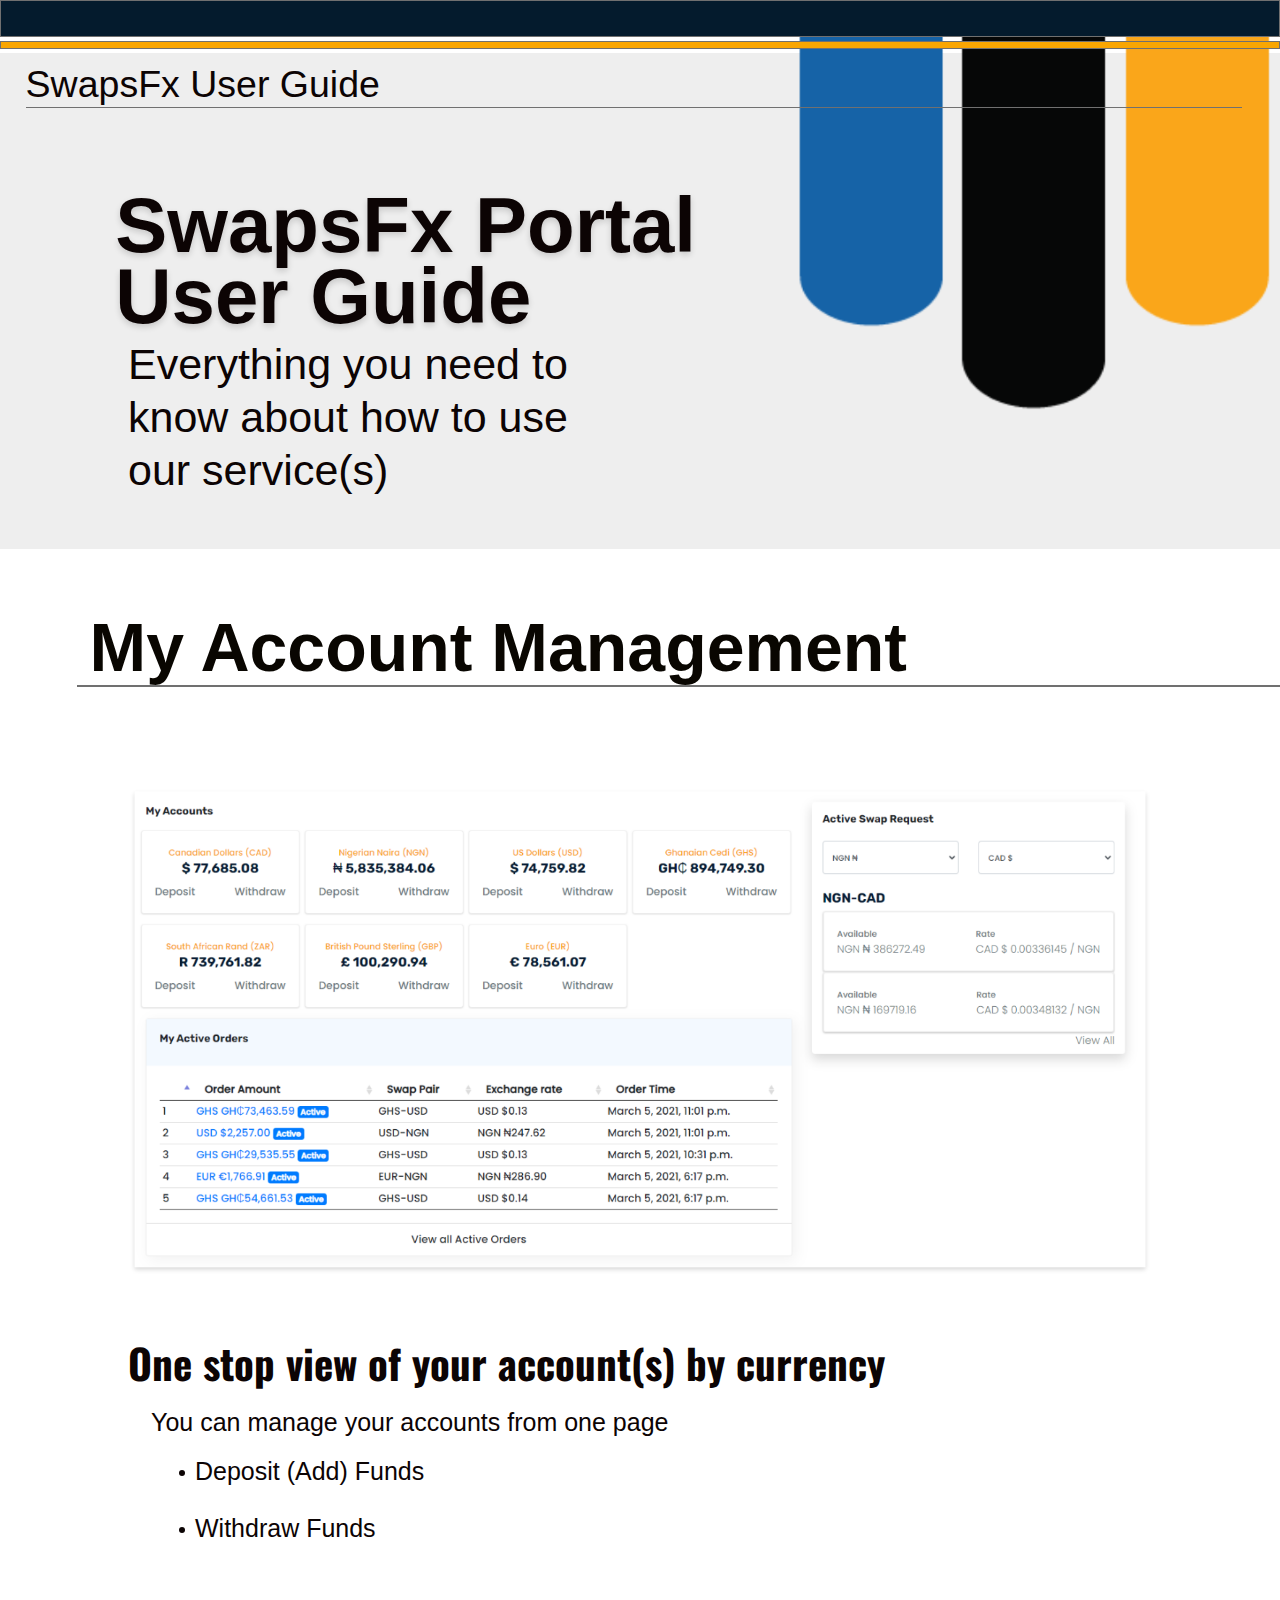
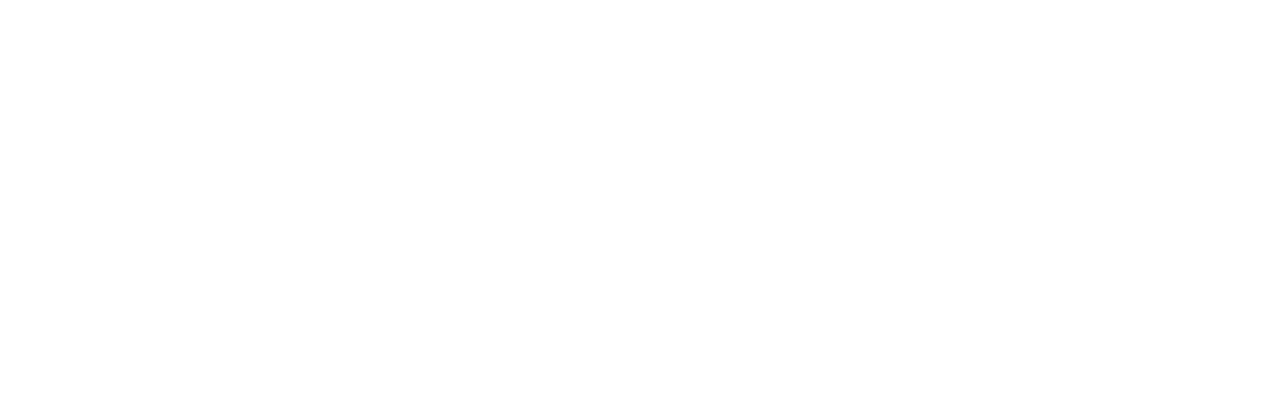
==== index.html @ 4904c411 "Rename myaccount.html to index.html" ====
<!DOCTYPE html>
<html>
  <head>
    <meta charset="UTF-8" />
    <meta name="viewport" content="width=device-width, maximum-scale=1.0" />
    <link rel="shortcut icon" type="image/png" href="https://animaproject.s3.amazonaws.com/home/favicon.png" />
    <meta name="og:type" content="website" />
    <meta name="twitter:card" content="photo" />
    <link rel="stylesheet" type="text/css" href="css/myaccount.css" />
    <style>
      @import url("https://fonts.googleapis.com/css?family=Oswald:300");

      @font-face {
        font-family: "SegoeUI-Bold";
        font-style: normal;
        font-weight: 700;
        src: url("https://anima-uploads.s3.amazonaws.com/5c584d745e9ae3000a003018/segoeuib.ttf") format("truetype");
      }

      @font-face {
        font-family: "OswaldRegular-Regular";
        font-style: normal;
        font-weight: 400;
        src: url("https://anima-uploads.s3.amazonaws.com/projects/60173c7b1239a371c29e919d/fonts/quattrocento-regular.otf")
          format("opentype");
      }

      @font-face {
        font-family: "SegoeUI-Regular";
        font-style: normal;
        font-weight: 400;
        src: url("https://anima-uploads.s3.amazonaws.com/5b1e8d8e336c4b0009507857/segoeui.ttf") format("truetype");
      }

      .component-wrapper a,
      .screen a {
        text-decoration: none;
        display: contents;
      }

      .full-width-a {
        width: 100%;
      }

      .full-height-a {
        height: 100%;
      }

      .screen textarea:focus,
      .screen input:focus {
        outline: none;
      }

      .screen *,
      .component-wrapper * {
        box-sizing: border-box;
        -webkit-font-smoothing: antialiased;
      }

      .screen div {
        -webkit-text-size-adjust: none;
      }

      .container-center-vertical,
      .container-center-horizontal {
        pointer-events: none;
        display: flex;
        flex-direction: row;
        padding: 0;
        margin: 0;
      }

      .container-center-vertical {
        align-items: center;
        height: 100%;
      }

      .container-center-horizontal {
        justify-content: center;
        width: 100%;
      }

      .container-center-vertical > *,
      .container-center-horizontal > * {
        pointer-events: auto;
        flex-shrink: 0;
      }

      .component-wrapper,
      .screen {
        overflow-wrap: break-word;
        word-wrap: break-word;
        word-break: break-all;
        word-break: break-word;
      }

      .auto-animated div {
        opacity: 0;
        position: absolute;
        --z-index: -1;
      }

      .auto-animated .container-center-vertical,
      .auto-animated .container-center-horizontal {
        opacity: 1;
      }

      .overlay {
        position: absolute;
        opacity: 0;
        display: none;
        top: 0;
        width: 100%;
        height: 100%;
        position: fixed;
      }

      .animate-appear {
        opacity: 0;
        display: block;
        animation: reveal 0.3s ease-in-out 1 normal forwards;
      }

      .animate-disappear {
        opacity: 1;
        display: block;
        animation: reveal 0.3s ease-in-out 1 reverse forwards;
      }

      .animate-nodelay {
        animation-delay: 0s;
      }

      @keyframes reveal {
        from {
          opacity: 0;
        }
        to {
          opacity: 1;
        }
      }
      .align-self-flex-start {
        align-self: flex-start;
      }
      .align-self-flex-end {
        align-self: flex-end;
      }
      .align-self-flex-center {
        align-self: center;
      }
      .valign-text-middle {
        display: flex;
        flex-direction: column;
        justify-content: center;
      }
      .valign-text-bottom {
        display: flex;
        flex-direction: column;
        justify-content: flex-end;
      }
      input:focus {
        outline: none;
      }
      .component-wrapper,
      .component-wrapper * {
        pointer-events: none;
      }

      .component-wrapper a *,
      .component-wrapper a,
      .component-wrapper input,
      .component-wrapper video,
      .component-wrapper iframe,
      .listeners-active,
      .listeners-active * {
        pointer-events: auto;
      }

      .hidden,
      .hidden * {
        visibility: hidden;
        pointer-events: none;
      }

      .smart-layers-pointers,
      .smart-layers-pointers * {
        pointer-events: auto;
        visibility: visible;
      }

      .component-wrapper.not-ready,
      .component-wrapper.not-ready * {
        visibility: hidden !important;
      }

      .listeners-active-click,
      .listeners-active-click * {
        cursor: pointer;
      }

      @import url("https://fonts.googleapis.com/css?family=Oswald:300");

      @font-face {
        font-family: "SegoeUI-Bold";
        font-style: normal;
        font-weight: 700;
        src: url("https://anima-uploads.s3.amazonaws.com/5c584d745e9ae3000a003018/segoeuib.ttf") format("truetype");
      }

      @font-face {
        font-family: "OswaldRegular-Regular";
        font-style: normal;
        font-weight: 400;
        src: url("https://anima-uploads.s3.amazonaws.com/projects/60173c7b1239a371c29e919d/fonts/quattrocento-regular.otf")
          format("opentype");
      }

      @font-face {
        font-family: "SegoeUI-Regular";
        font-style: normal;
        font-weight: 400;
        src: url("https://anima-uploads.s3.amazonaws.com/5b1e8d8e336c4b0009507857/segoeui.ttf") format("truetype");
      }
      * {
        box-sizing: border-box;
      }
      .border-1px-dove-gray {
        border: 1px solid var(--dove-gray);
      }
      .segoeui-regular-normal-nero-20px {
        color: var(--nero);
        font-family: var(--font-family-segoeui-regular);
        font-style: normal;
        font-weight: 400;
        font-size: 25px;
      }
      :root {
        --dove-gray: rgba(112, 112, 112, 1);
        --font-family-segoeui-regular: "SegoeUI-Regular", Helvetica;
        --font-size-m: 20px;
        --nero: rgba(12, 4, 4, 1);
      }
    </style>
    <meta name="author" content="AnimaApp.com - Design to code, Automated." />
  </head>
  <body style="margin: 0; background: rgba(255, 255, 255, 1)">
    <input type="hidden" id="anPageName" name="page" value="myaccount" />
    <div class="container-center-horizontal">
      <div class="myaccount screen">
        <div class="overlap-group-C61RwL">
          <div class="black-top-rectangle-4eduM0 border-1px-dove-gray"></div>
          <div class="yellow-thin-rectangle-4eduM0 border-1px-dove-gray"></div>
          <div class="grey-back-4eduM0"></div>
          <img class="swapslogoimage-transparent-4eduM0" src="img/swaps-logo-image-transparent@1x.png" />
          <div class="black-top-rectangle-BJQsbv border-1px-dove-gray"></div>
          <div class="yellow-thin-rectangle-BJQsbv border-1px-dove-gray"></div>
          <div class="swaps-fx-user-guide-4eduM0">SwapsFx User Guide</div>
          <img class="line-1-4eduM0" src="img/line-1@1x.png" />
          <div class="swaps-fx-portal-user-guide-4eduM0">SwapsFx Portal <br />User Guide</div>
          <div class="everything-you-se-our-services-4eduM0 segoeui-regular-normal-nero-20px">
            Everything you need to know about how to use our service(s)
          </div>
          <div class="my-account-management-4eduM0">My Account Management</div>
        </div>
        <img class="line-8-C61RwL" src="img/line-8@1x.png" />
        <img class="image-12-C61RwL" src="img/image-12@1x.png" />
        <div class="group-2-C61RwL">
          <div class="one-stop-view-o-nts-by-currency-zUixHA">One stop view of your account(s) by currency</div>
          <div class="you-can-manage-s-from-one-page-zUixHA segoeui-regular-normal-nero-20px">
            You can manage your accounts from one page
          </div>
          <div class="group-8-zUixHA">
            <div class="ellipse-9-j2aF3b"></div>
            <div class="deposit-add-funds-j2aF3b segoeui-regular-normal-nero-20px">Deposit (Add) Funds</div>
            <div class="ellipse-10-j2aF3b"></div>
            <div class="withdraw-funds-j2aF3b segoeui-regular-normal-nero-20px">Withdraw Funds</div>
          </div>
        </div>
      </div>
    </div>
  </body>
</html>
---- css/myaccount.css ----
/* screen - myaccount */

.myaccount {
  align-items: flex-end;
  background-color: rgba(255,255,255,1.0);
  box-sizing: border-box;
  display: flex;
  flex-direction: column;
  height: auto;
  justify-content: flex-start;
  overflow: hidden;
  overflow-x: hidden;
  position: relative;
  width: 100%;
}
.container-center-horizontal {
  justify-content: center;
  width: 100%;
  height: 2000px;
}
.myaccount .black-top-rectangle-4eduM0 {
  background-color: rgba(4,27,45,1.0);
  height: 37px;
  position: absolute;
  top: 0px;
  width: 100%;
}
.myaccount .black-top-rectangle-BJQsbv {
  background-color: rgba(4,27,45,1.0);
  height: 37px;
  position: absolute;
  top: 0px;
  width: 100%;
}
.myaccount .deposit-add-funds-j2aF3b {
  background-color: transparent;
  height: 29px;
  left: 16px;
  letter-spacing: 0.00px;
  line-height: 30px;
  position: absolute;
  text-align: left;
  top: -5px;
  white-space: nowrap;
  width: calc(100.00% - 14px);
}
.myaccount .ellipse-10-j2aF3b {
  background-color: var(--nero);
  border-radius: 3px;
  bottom: 12px;
  height: 6px;
  left: 0px;
  position: absolute;
  width: 6px;
}
.myaccount .ellipse-9-j2aF3b {
  background-color: var(--nero);
  border-radius: 3px;
  height: 6px;
  left: 0px;
  position: absolute;
  top: 9px;
  width: 6px;
}
.myaccount .everything-you-se-our-services-4eduM0 {
  background-color: transparent;
  height: auto;
  left: 10%;
  letter-spacing: 0.00px;
  line-height: 53px;
  position: absolute;
  text-align: left;
  top: 253px;
  width: 600px;
  font-size: 26px !important;
}
.myaccount .grey-back-4eduM0 {
  background-color: rgba(238,238,238,1.0);
  height: 106%;
  position: absolute;
  top: 53px;
  width: 100%;
}
.myaccount .group-2-C61RwL {
  align-self: flex-start;
  background-color: transparent;
  flex-shrink: 1;
  height: 200px;
  margin-left: 10%;
  margin-top: 69px;
  position: relative;
  width: auto;
  margin-bottom: 100px;
}
.myaccount .group-8-zUixHA {
  background-color: transparent;
  bottom: 0px;
  height: 84px;
  left: 51px;
  position: absolute;
  width: 197px;
}
.myaccount .image-12-C61RwL {
  background-color: transparent;
  flex-shrink: 1;
  height: auto;
  margin-top: 100px;
  margin-left: auto;
  margin-right: auto;
  object-fit: cover;
  position: relative;
  width: 80%;
}
.myaccount .line-1-4eduM0 {
  background-color: transparent;
  height: 1px;
  margin-left: 2%;
  object-fit: cover;
  position: absolute;
  top: 107px;
  width: 95%;
}
.myaccount .line-8-C61RwL {
  background-color: transparent;
  flex-shrink: 1;
  height: 2px;
  margin-left: 4%;
  object-fit: cover;
  position: relative;
  width: 94%;
  margin-top: 13%;
}
.myaccount .my-account-management-4eduM0 {
  background-color: transparent;
  color: rgba(9,6,1,1.0);
  font-family: 'OswaldRegular-Regular', Helvetica;
  font-size: 30px;
  font-style: normal;
  font-weight: bolder;
  height: auto;
  margin-left: 7%;
  letter-spacing: 0.00px;
  line-height: 30px;
  position: absolute;
  text-align: left;
  white-space: nowrap;
  width: auto;
}
.myaccount .one-stop-view-o-nts-by-currency-zUixHA {
  background-color: transparent;
  color: var(--nero);
  font-family: 'Oswald', Helvetica;
  font-size: 41px;
  font-style: normal;
  font-weight: bold;
  height: 49px;
  left: 0px;
  letter-spacing: 0.00px;
  line-height: 35px;
  position: absolute;
  text-align: left;
  top: 0px;
  white-space: nowrap;
  width: 536px;
}
.myaccount .overlap-group-C61RwL {
  background-color: transparent;
  flex-shrink: 1;
  height: auto;
  position: relative;
  width: 100%;
}
.myaccount .swaps-fx-portal-user-guide-4eduM0 {
  background-color: transparent;
  color: var(--nero);
  font-family: 'OswaldRegular-Regular', Helvetica;
  font-size: 44px;
  font-style: normal;
  font-weight: bold;
  height: auto;
  left: 9%;
  letter-spacing: 0.00px;
  line-height: 48px;
  position: absolute;
  text-align: left;
  text-shadow: 0px 3px 6px rgb(0 0 0 / 16%);
  top: 155px;
  white-space: nowrap;
  width: auto;
}
.myaccount .swaps-fx-user-guide-4eduM0 {
  background-color: transparent;
  color: var(--nero);
  font-family: 'SegoeUI-Regular', Helvetica;
  font-size: 37.5px;
  font-style: normal;
  font-weight: 400;
  height: auto;
  margin-left: 2%;
  letter-spacing: 0.00px;
  line-height: 25px;
  position: absolute;
  text-align: left;
  top: 72px;
  white-space: nowrap;
  width: auto;
}
.myaccount .swapslogoimage-transparent-4eduM0 {
  background-color: transparent;
  height: auto;
  margin-left: 25%;
  object-fit: cover;
  position: relative;
  width: 111%;
  margin-top: -15%;
}
.myaccount .withdraw-funds-j2aF3b {
  background-color: transparent;
  bottom: 3px;
  height: 29px;
  left: 16px;
  letter-spacing: 0.00px;
  line-height: 30px;
  position: absolute;
  text-align: left;
  white-space: nowrap;
  width: calc(100.00% - 53px);
}
.myaccount .yellow-thin-rectangle-4eduM0 {
  background-color: rgba(249,166,2,1.0);
  height: 8px;
  left: 0px;
  position: absolute;
  top: 41px;
  width: 100%;
}
.myaccount .yellow-thin-rectangle-BJQsbv {
  background-color: rgba(249,166,2,1.0);
  height: 8px;
  left: 0px;
  position: absolute;
  top: 41px;
  width: 100%;
}
.myaccount .you-can-manage-s-from-one-page-zUixHA {
  background-color: transparent;
  height: 29px;
  left: 23px;
  letter-spacing: 0.00px;
  line-height: 30px;
  position: absolute;
  text-align: left;
  top: calc(35.62% - 10px);
  white-space: nowrap;
  width: calc(100.00% - 21px);
}



@media (min-width: 2000px) {
  .myaccount .swapslogoimage-transparent-4eduM0 {
    margin-top: -22%;
  }
  .myaccount .swaps-fx-user-guide-4eduM0 {
    font-size: 46.5px;
  }
  .myaccount .swaps-fx-portal-user-guide-4eduM0 {
    font-size: 150px;
    line-height: 143px;
    top: 239px;
  }
  .myaccount .everything-you-se-our-services-4eduM0 {
    top: 540px;
    width: 612px;
    font-size: 51px !important;
  }
  .myaccount .my-account-management-4eduM0 {
    font-size: 125px !important;
  }
  .container-center-horizontal {
    height: 3200px !important;
  }
  .myaccount .one-stop-view-o-nts-by-currency-zUixHA {
    font-size: 61px !important;
  }

}



@media (max-width: 2000px) {
  .myaccount .swapslogoimage-transparent-4eduM0 {
    margin-top: -18%;
  }
  .myaccount .swaps-fx-portal-user-guide-4eduM0 {
    font-size: 105px;
    line-height: 96px;
    top: 190px;
  }
  .myaccount .everything-you-se-our-services-4eduM0 {
    top: 382px;
    width: 581px;
    font-size: 46.5px !important;
  }
  .myaccount .my-account-management-4eduM0 {
    top: 135%;
    font-size: 91.5px !important;
  }
  
  .myaccount .line-8-C61RwL {
    margin-top: 15%;
  }
}



@media (min-width: 1500px) {
  .myaccount .grey-back-4eduM0 {
    height: 104%;
  }
  .myaccount .line-1-4eduM0 {
    top: 110px;
  }
  .myaccount .my-account-management-4eduM0 {
    font-size: 82px !important;
    top: 129%;
  }
  .myaccount .one-stop-view-o-nts-by-currency-zUixHA {
    font-size: 49px;
    top: 60px;
  }
  .myaccount .you-can-manage-s-from-one-page-zUixHA {
    top: 136px;
    font-size: 30px;
  }
  .myaccount .group-8-zUixHA {
    font-size: 25px;
    top: 220px;
  }
  .myaccount .you-can-manage-s-from-one-page-zUixHA {
    top: 193px;
    font-size: 39px;
  }
  .myaccount .group-8-zUixHA {
    font-size: 39px;
    top: 279px;
    height: 123px;
  }
  .container-center-horizontal {
    height: 2500px;
  }
  .segoeui-regular-normal-nero-20px {
    font-size: 32px !important;
  }
}



@media (max-width: 1500px) {
  .myaccount .swaps-fx-portal-user-guide-4eduM0 {
    font-size: 78px;
    line-height: 71px;
    top: 190px;
  }
  .myaccount .everything-you-se-our-services-4eduM0 {
    top: 338px;
    font-size: 43px !important;
    width: 500px;
  }
  .myaccount .my-account-management-4eduM0 {
    font-size: 68px !important;
  }
  
  .myaccount .line-8-C61RwL {
    margin-top: 17%;
  }
}



@media (max-width: 1200px) {
  .myaccount .grey-back-4eduM0 {
    height: 91%;
  }
  .myaccount .swapslogoimage-transparent-4eduM0 {
    margin-left: 6%;
    width: 138%;
    margin-top: -23%;
  }
  .myaccount .swaps-fx-user-guide-4eduM0 {
    font-size: 30px;
    top: 57px;
  }
  .myaccount .line-1-4eduM0 {
    top: 85px;
  }
  .myaccount .swaps-fx-portal-user-guide-4eduM0 {
    font-size: 62px;
    line-height: 61px;
    top: 155px;
  }
  .myaccount .everything-you-se-our-services-4eduM0 {
    top: 278px;
    font-size: 42px !important;
    width: 500px;
    line-height: 37px;
  }
  .myaccount .my-account-management-4eduM0 {
    font-size: 54px !important;
    top: 119%;
  }
  
  .myaccount .line-8-C61RwL {
    margin-top: 15%;
  }
  .myaccount .group-8-zUixHA {
    height: 73px;
    left: 38px;
    top: 117px;
  }
  .myaccount .you-can-manage-s-from-one-page-zUixHA {
    font-size: 23px;
  }
  .myaccount .one-stop-view-o-nts-by-currency-zUixHA {
    font-size: 39px;
  }
  .container-center-horizontal {
    height: 2000px;
  }
  .segoeui-regular-normal-nero-20px {
    font-size: 24px !important;
  }
}



@media (max-width: 900px) {
  .myaccount .grey-back-4eduM0 {
    height: 125%;
  }
  .myaccount .swapslogoimage-transparent-4eduM0 {
    margin-left: 29%;
    width: 104%;
    margin-top: -11%;
  }
  .myaccount .swaps-fx-portal-user-guide-4eduM0 {
    font-size: 41px;
    line-height: 51px;
    top: 155px;
  }
  .myaccount .everything-you-se-our-services-4eduM0 {
    top: 256px;
    font-size: 31px !important;
    width: 378px;
    line-height: 34px;
  }
  .myaccount .line-8-C61RwL {
    margin-top: 29%;
  }
  .myaccount .my-account-management-4eduM0 {
    font-size: 39px !important;
    margin-top: 15%;
  }
  .container-center-horizontal {
    height: 1500px;
  }
  .myaccount .one-stop-view-o-nts-by-currency-zUixHA {
    font-size: 30px;
  }
  .segoeui-regular-normal-nero-20px {
    font-size: 20px !important;
}
  .myaccount .group-8-zUixHA {
    top: 107px;
  }
}



@media (max-width: 600px) {
  .myaccount .grey-back-4eduM0 {
    top: 23px;
    height: 129%;
  }
  
  .myaccount .swaps-fx-user-guide-4eduM0 {
    font-size: 22.5px;
    top: 48px;
  }
  .myaccount .line-1-4eduM0 {
    top: 74px;
  }
  .myaccount .swaps-fx-portal-user-guide-4eduM0 {
    font-size: 32px;
    line-height: 31px;
    top: 109px;
  }
  .myaccount .everything-you-se-our-services-4eduM0 {
    top: 169px;
    font-size: 18px !important;
    width: 205px;
    line-height: 20px;
  }
  .myaccount .my-account-management-4eduM0 {
    font-size: 25px !important;
    margin-top: 11%;
  }
  .myaccount .line-8-C61RwL {
    margin-top: 26%;
  }
  .myaccount .one-stop-view-o-nts-by-currency-zUixHA {
    font-size: 19px;
    top: -31px;
}
  .myaccount .you-can-manage-s-from-one-page-zUixHA {
    top: 4px;
    left: 10px;
  }
  .myaccount .group-8-zUixHA {
    top: 39px;
    height: 54px;
  }
  .segoeui-regular-normal-nero-20px {
    font-size: 15px !important;
}

  .myaccount .image-12-C61RwL {
    margin-top: 66px;
  }
  .container-center-horizontal {
    height: 900px;
  }
}



@media (max-width: 400px) {
  
  .myaccount .grey-back-4eduM0 {
    top: 23px;
    height: 147%;
  }
  .myaccount .swaps-fx-user-guide-4eduM0 {
    font-size: 18px;
    top: 48px;
  }
  .myaccount .line-1-4eduM0 {
    top: 72px;
  }
  .myaccount .swaps-fx-portal-user-guide-4eduM0 {
    font-size: 25.5px;
    line-height: 26px;
    top: 116px;
  }
  .myaccount .everything-you-se-our-services-4eduM0 {
    top: 169px;
    font-size: 16.9px !important;
    width: 153px;
    line-height: 14px;
  }
  .myaccount .my-account-management-4eduM0 {
    margin-top: 22%;
    font-size: 23.5px !important;
  }
  .myaccount .line-8-C61RwL {
    margin-top: 39%;
  }
  .myaccount .image-12-C61RwL {
    margin-top: 70px;
  }
  .myaccount .swapslogoimage-transparent-4eduM0 {
    margin-top: -6%;
    width: 1;
  }
  .myaccount .one-stop-view-o-nts-by-currency-zUixHA {
    font-size: 16px;
  }
  .myaccount .you-can-manage-s-from-one-page-zUixHA {
    font-size: 11px;
  }
  .myaccount .group-8-zUixHA {
    font-size: 10px !important;
    height: 49px;
  }
  .segoeui-regular-normal-nero-20px {
    font-size: 12px !important;
}
}



@media (max-width: 300px) {
  .myaccount .grey-back-4eduM0 {
    height: 144%;
  }
  .myaccount .line-8-C61RwL {
    margin-top: 79px;
  }
  .myaccount .one-stop-view-o-nts-by-currency-zUixHA {
    font-size: 11px;
    top: 0px;
  }
  .myaccount .yellow-thin-rectangle-BJQsbv {
    height: 5px;
  }
  .myaccount .yellow-thin-rectangle-4eduM0 {
    height: 5px;
  }
  .myaccount .swaps-fx-user-guide-4eduM0 {
    font-size: 15px;
    top: 42px;
  }
  .myaccount .line-1-4eduM0 {
    top: 63px;
  }
  .myaccount .my-account-management-4eduM0 {
    top: 89%;
  }
  .myaccount .image-12-C61RwL {
    margin-top: 63px;
  }
  .myaccount .group-2-C61RwL {
    margin-top: 12px;
  }
  .myaccount .you-can-manage-s-from-one-page-zUixHA {
    font-size: 8px;
    left: 6px;
    top: 20px;
  }
  .myaccount .group-8-zUixHA {
    font-size: 7px !important;
    height: 43px;
    top: 44px;
    left: 18px;
  }
}
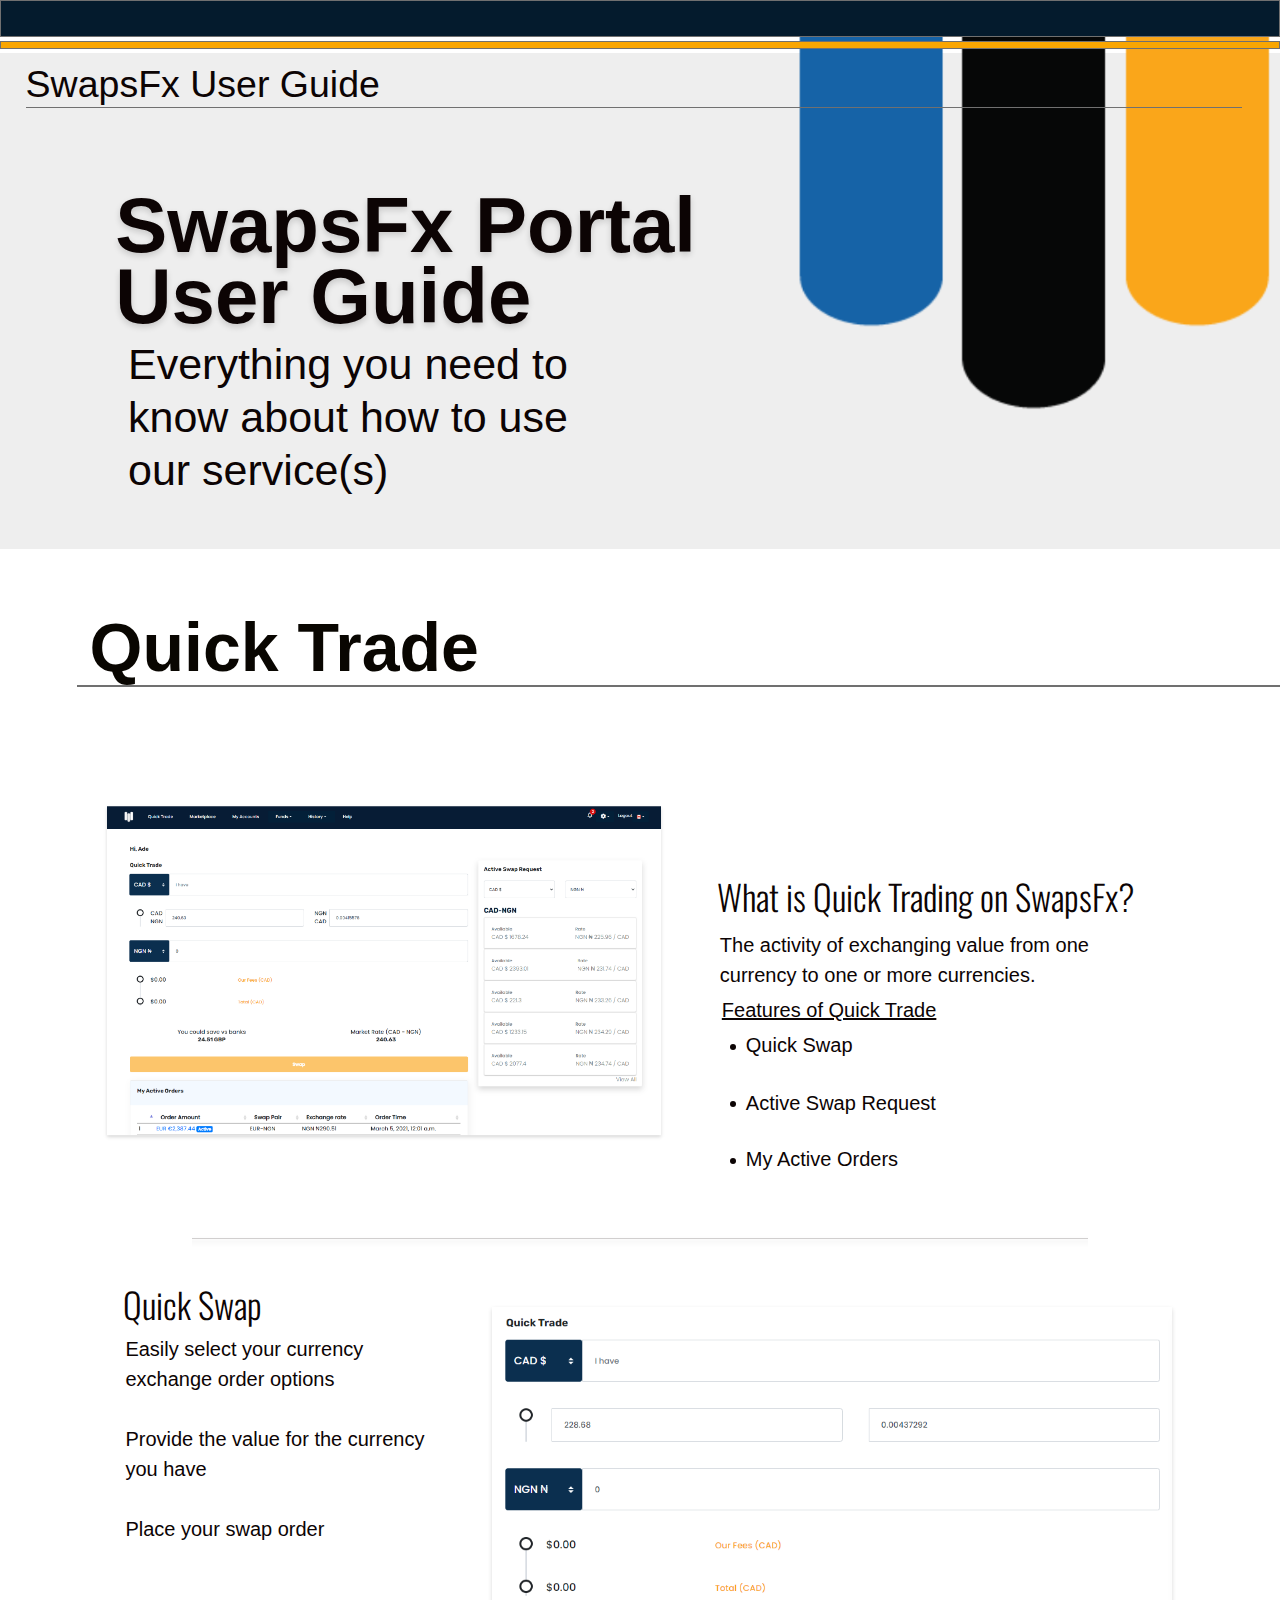
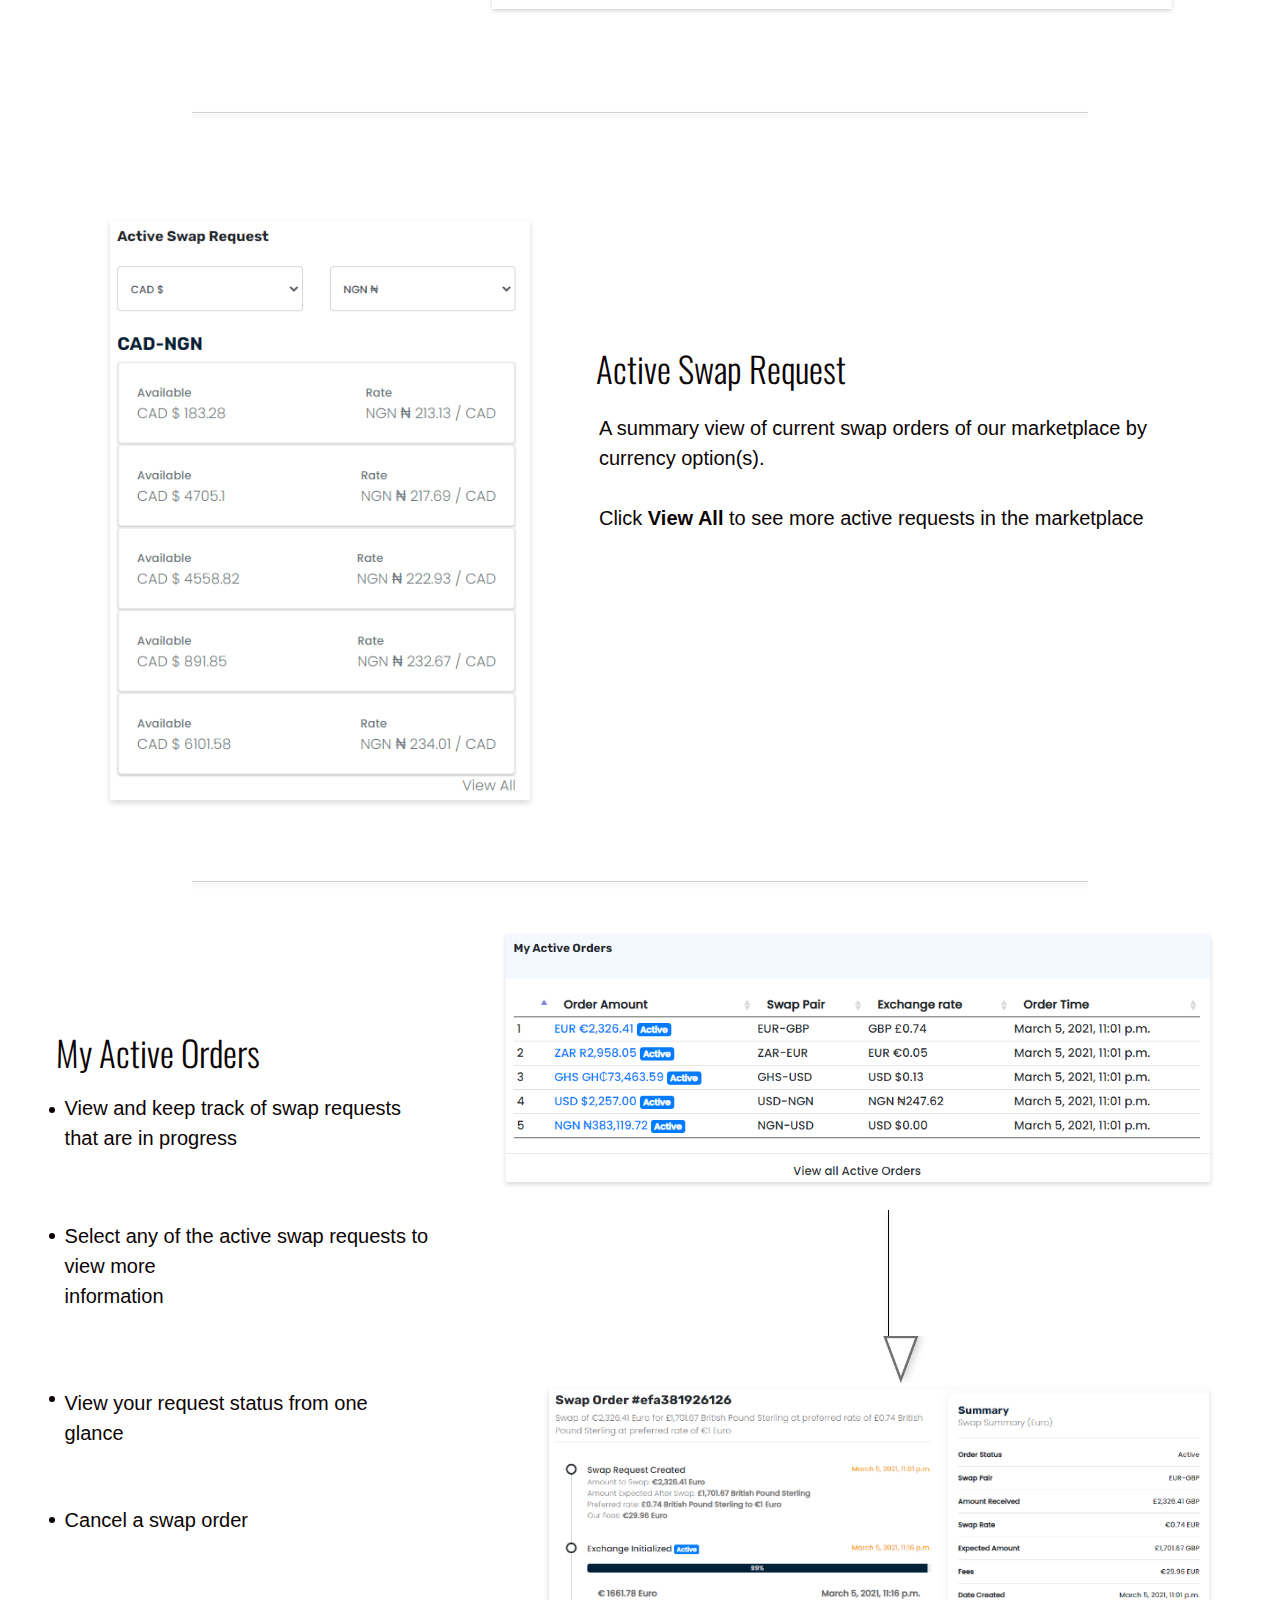
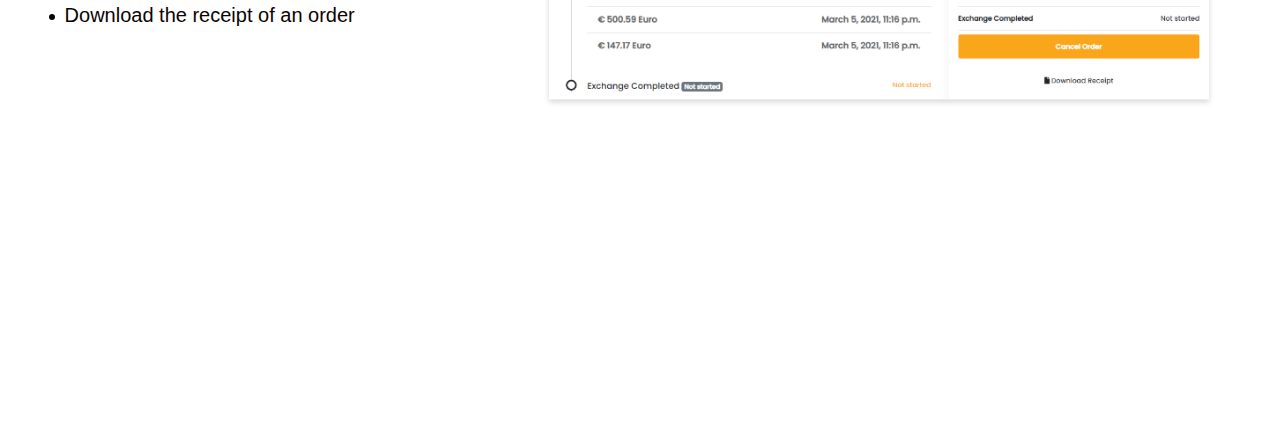
==== commit 173dd21e: "Rename quicktrade.html to index.html" ====
--- a/index.html
+++ b/index.html
@@ -6,7 +6,7 @@
     <link rel="shortcut icon" type="image/png" href="https://animaproject.s3.amazonaws.com/home/favicon.png" />
     <meta name="og:type" content="website" />
     <meta name="twitter:card" content="photo" />
-    <link rel="stylesheet" type="text/css" href="css/myaccount.css" />
+    <link rel="stylesheet" type="text/css" href="css/quicktrade.css" />
     <style>
       @import url("https://fonts.googleapis.com/css?family=Oswald:300");
 
@@ -227,16 +227,23 @@
       .border-1px-dove-gray {
         border: 1px solid var(--dove-gray);
       }
+      .oswald-light-nero-35px {
+        color: var(--nero);
+        font-family: var(--font-family-oswald);
+        font-style: normal;
+        font-weight: 300;
+      }
       .segoeui-regular-normal-nero-20px {
         color: var(--nero);
         font-family: var(--font-family-segoeui-regular);
         font-style: normal;
         font-weight: 400;
-        font-size: 25px;
       }
       :root {
         --dove-gray: rgba(112, 112, 112, 1);
+        --font-family-oswald: "Oswald", Helvetica;
         --font-family-segoeui-regular: "SegoeUI-Regular", Helvetica;
+        --font-size-l: 35px;
         --font-size-m: 20px;
         --nero: rgba(12, 4, 4, 1);
       }
@@ -244,36 +251,105 @@
     <meta name="author" content="AnimaApp.com - Design to code, Automated." />
   </head>
   <body style="margin: 0; background: rgba(255, 255, 255, 1)">
-    <input type="hidden" id="anPageName" name="page" value="myaccount" />
+    <input type="hidden" id="anPageName" name="page" value="quicktrade" />
     <div class="container-center-horizontal">
-      <div class="myaccount screen">
-        <div class="overlap-group-C61RwL">
-          <div class="black-top-rectangle-4eduM0 border-1px-dove-gray"></div>
-          <div class="yellow-thin-rectangle-4eduM0 border-1px-dove-gray"></div>
-          <div class="grey-back-4eduM0"></div>
-          <img class="swapslogoimage-transparent-4eduM0" src="img/swaps-logo-image-transparent@1x.png" />
-          <div class="black-top-rectangle-BJQsbv border-1px-dove-gray"></div>
-          <div class="yellow-thin-rectangle-BJQsbv border-1px-dove-gray"></div>
-          <div class="swaps-fx-user-guide-4eduM0">SwapsFx User Guide</div>
-          <img class="line-1-4eduM0" src="img/line-1@1x.png" />
-          <div class="swaps-fx-portal-user-guide-4eduM0">SwapsFx Portal <br />User Guide</div>
-          <div class="everything-you-se-our-services-4eduM0 segoeui-regular-normal-nero-20px">
-            Everything you need to know about how to use our service(s)
-          </div>
-          <div class="my-account-management-4eduM0">My Account Management</div>
-        </div>
-        <img class="line-8-C61RwL" src="img/line-8@1x.png" />
-        <img class="image-12-C61RwL" src="img/image-12@1x.png" />
-        <div class="group-2-C61RwL">
-          <div class="one-stop-view-o-nts-by-currency-zUixHA">One stop view of your account(s) by currency</div>
-          <div class="you-can-manage-s-from-one-page-zUixHA segoeui-regular-normal-nero-20px">
-            You can manage your accounts from one page
-          </div>
-          <div class="group-8-zUixHA">
-            <div class="ellipse-9-j2aF3b"></div>
-            <div class="deposit-add-funds-j2aF3b segoeui-regular-normal-nero-20px">Deposit (Add) Funds</div>
-            <div class="ellipse-10-j2aF3b"></div>
-            <div class="withdraw-funds-j2aF3b segoeui-regular-normal-nero-20px">Withdraw Funds</div>
+      <div class="quicktrade screen">
+          <div class="overlap-group-0xy0vn">
+            <div class="black-top-rectangle-y1HRxC border-1px-dove-gray"></div>
+            <div class="yellow-thin-rectangle-y1HRxC border-1px-dove-gray"></div>
+            <div class="grey-back-y1HRxC"></div>
+            <img class="swapslogoimage-transparent-y1HRxC" src="img/swaps-logo-image-transparent@1x.png" />
+            <div class="black-top-rectangle-y1HRxC border-1px-dove-gray"></div>
+            <div class="yellow-thin-rectangle-y1HRxC border-1px-dove-gray"></div>
+            <div class="swaps-fx-user-guide-y1HRxC">SwapsFx User Guide</div>
+            <img class="line-1-y1HRxC" src="img/line-1@1x.png" />
+            <div class="swaps-fx-portal-user-guide-y1HRxC">SwapsFx Portal <br />User Guide</div>
+            <div class="everything-you-se-our-services-y1HRxC segoeui-regular-normal-nero-20px">
+              Everything you need to know about how to use our service(s)
+            </div>
+            <div class="quick-trade-y1HRxC">Quick Trade</div>
+          </div>
+          <img class="line-8-0xy0vn" src="img/line-8@1x.png" />
+          <div class="flex-row-0xy0vn">
+            <img class="image-7-GyJUNH" src="img/image-7@1x.png" />
+            <div class="group-2-GyJUNH letters">
+              <div class="what-is-quick-t-ing-on-swaps-fx-HRxdjE oswald-light-nero-35px headings">
+                What is Quick Trading on SwapsFx?
+              </div>
+              <div class="the-activity-of-more-currencies-HRxdjE segoeui-regular-normal-nero-20px">
+                The activity of exchanging value from one currency to one or more currencies.
+              </div>
+              <div class="features-of-quick-trade-HRxdjE segoeui-regular-normal-nero-20px">Features of Quick Trade</div>
+              <div class="group-7-HRxdjE">
+                <div class="ellipse-6-NI0Pql"></div>
+                <div class="quick-swap-NI0Pql segoeui-regular-normal-nero-20px">Quick Swap</div>
+                <div class="ellipse-7-NI0Pql"></div>
+                <div class="active-swap-request-NI0Pql segoeui-regular-normal-nero-20px">Active Swap Request</div>
+                <div class="ellipse-8-NI0Pql"></div>
+                <div class="my-active-orders-NI0Pql segoeui-regular-normal-nero-20px">My Active Orders</div>
+              </div>
+            </div>
+          </div>
+          <img class="line-9-0xy0vn" src="img/line-9@1x.png" />
+          <div class="flex-row-oV5UrE">
+            <div class="group-4-QkTteQ">
+              <div class="quick-swap-T8HKK8 oswald-light-nero-35px">Quick Swap</div>
+              <div class="easily-select-y-your-swap-order-T8HKK8 segoeui-regular-normal-nero-20px">
+                Easily select your currency exchange order options<br /><br />Provide the value for the currency you
+                have<br /><br />Place your swap order
+              </div>
+            </div>
+            <img class="image-9-QkTteQ" src="img/image-9@1x.png" />
+          </div>
+          <img class="line-10-0xy0vn" src="img/line-9@1x.png" />
+          <div class="flex-row-4iD7zR">
+            <img class="image-8-ossvxU" src="img/image-8@1x.png" />
+            <div class="group-3-ossvxU">
+              <div class="active-swap-request-JVMFxg oswald-light-nero-35px">Active Swap Request</div>
+              <div class="a-summary-view-the-marketplace-JVMFxg segoeui-regular-normal-nero-20px">
+                <span class="span0-rjxUaf"
+                  >A summary view of current swap orders of our marketplace by currency option(s).<br /><br />Click </span
+                ><span class="span1-rjxUaf">View All</span
+                ><span class="span2-rjxUaf"> to see more active requests in the marketplace</span>
+              </div>
+            </div>
+          </div>
+          <img class="path-1-0xy0vn" src="img/path-1@1x.png" />
+      
+        <div class="flex-row-C61RwL">
+          <div class="group-5-dXBp89">
+            <div class="my-active-orders-wbR61n oswald-light-nero-35px head">My Active Orders</div>
+            <div class="group-6-wbR61n">
+              <div class="ellipse-1-5ODmit elip"></div>
+              <div class="view-and-keep-t-are-in-progress-5ODmit segoeui-regular-normal-nero-20px word">
+                View and keep track of swap requests that are in progress
+              </div>
+              <div class="ellipse-2-5ODmit elip"></div>
+              <div class="select-any-of-t-ore-information-5ODmit segoeui-regular-normal-nero-20px word">
+                Select any of the active swap requests to view more <br />information
+              </div>
+              <div class="ellipse-3-5ODmit elip"></div>
+              <div class="view-your-reque-from-one-glance-5ODmit segoeui-regular-normal-nero-20px word">
+                View your request status from one glance
+              </div>
+              <div class="ellipse-4-5ODmit elip"></div>
+              <div class="cancel-a-swap-order-5ODmit segoeui-regular-normal-nero-20px word">Cancel a swap order</div>
+              <div class="ellipse-5-5ODmit elip"></div>
+              <div class="download-the-re-ipt-of-an-order-5ODmit segoeui-regular-normal-nero-20px word">
+                Download the receipt of an order
+              </div>
+            </div>
+          </div>
+          <div class="flex-col-dXBp89">
+            <div class="overlap-group1-0PZcXW">
+              <img class="image-10-nlxkfa" src="img/image-10@1x.png" />
+              <div class="lines">
+                
+              <img class="line-3-nlxkfa" src="img/line-3@1x.png" />
+              <img class="polygon-1-nlxkfa" src="img/polygon-1@1x.png" />
+              </div>
+            </div>
+            <img class="image-11-0PZcXW" src="img/image-11@1x.png" />
           </div>
         </div>
       </div>
--- a/css/quicktrade.css
+++ b/css/quicktrade.css
@@ -0,0 +1,1285 @@
+/* screen - quicktrade */
+
+.quicktrade {
+  align-items: flex-end;
+  background-color: rgba(255,255,255,1.0);
+  box-sizing: border-box;
+  display: flex;
+  flex-direction: column;
+  height: auto;
+  justify-content: flex-start;
+  overflow: hidden;
+  overflow-x: hidden;
+  position: relative;
+  width: 100%;
+}
+.quicktrade .a-summary-view-the-marketplace-JVMFxg {
+  background-color: transparent;
+  bottom: 3px;
+  color: var(--nero);
+  font-family: "Segoe UI", Helvetica;
+  height: 119px;
+  left: 23px;
+  letter-spacing: 0.00px;
+  line-height: 30px;
+  position: absolute;
+  text-align: left;
+  width: 90%;
+}
+.quicktrade .active-swap-request-JVMFxg {
+  background-color: transparent;
+  height: 49px;
+  left: -1px;
+  letter-spacing: 0.00px;
+  line-height: 35px;
+  position: absolute;
+  text-align: left;
+  top: -184px;
+  margin-left: 3%;
+  white-space: nowrap;
+  width: auto;
+}
+.quicktrade .active-swap-request-NI0Pql {
+  background-color: transparent;
+  height: 29px;
+  left: 16px;
+  letter-spacing: 0.00px;
+  line-height: 30px;
+  position: absolute;
+  text-align: left;
+  top: calc(46.43% - 13px);
+  white-space: nowrap;
+  width: calc(100.00% - 14px);
+}
+
+.quicktrade .black-top-rectangle-y1HRxC {
+  background-color: rgba(4,27,45,1.0);
+  height: 37px;
+  position: absolute;
+  width: 100%;
+  top: 0px;
+}
+.quicktrade .cancel-a-swap-order-5ODmit {
+  background-color: transparent;
+  bottom: calc(23.94% - 7px);
+  height: 29px;
+  left: 16px;
+  letter-spacing: 0.00px;
+  line-height: 30px;
+  position: absolute;
+  text-align: left;
+  white-space: nowrap;
+  width: 180px;
+}
+.quicktrade .download-the-re-ipt-of-an-order-5ODmit {
+  background-color: transparent;
+  bottom: 3px;
+  height: 59px;
+  left: 16px;
+  letter-spacing: 0.00px;
+  line-height: 30px;
+  position: absolute;
+  text-align: left;
+  width: calc(100.00% - 29px);
+}
+.quicktrade .easily-select-y-your-swap-order-T8HKK8 {
+  background-color: transparent;
+  bottom: 3px;
+  height: 209px;
+  left: 23px;
+  letter-spacing: 0.00px;
+  line-height: 30px;
+  position: absolute;
+  text-align: left;
+  width: 90%;
+  margin-top: 37%;
+}
+.quicktrade .ellipse-1-5ODmit {
+  background-color: var(--nero);
+  border-radius: 3px;
+  height: 6px;
+  left: 0px;
+  position: absolute;
+  top: 9px;
+  width: 6px;
+}
+.quicktrade .ellipse-2-5ODmit {
+  background-color: var(--nero);
+  border-radius: 3px;
+  height: 6px;
+  left: 0px;
+  position: absolute;
+  top: calc(24.06% - 1px);
+  width: 6px;
+}
+.quicktrade .ellipse-3-5ODmit {
+  background-color: var(--nero);
+  border-radius: 3px;
+  bottom: calc(46.62% - 3px);
+  height: 6px;
+  left: 0px;
+  position: absolute;
+  width: 6px;
+}
+.quicktrade .ellipse-4-5ODmit {
+  background-color: var(--nero);
+  border-radius: 3px;
+  bottom: calc(24.81% - 1px);
+  height: 6px;
+  left: 0px;
+  position: absolute;
+  width: 6px;
+}
+.quicktrade .ellipse-5-5ODmit {
+  background-color: var(--nero);
+  border-radius: 3px;
+  bottom: 42px;
+  height: 6px;
+  left: 0px;
+  position: absolute;
+  width: 6px;
+}
+.quicktrade .ellipse-6-NI0Pql {
+  background-color: var(--nero);
+  border-radius: 3px;
+  height: 6px;
+  left: 0px;
+  position: absolute;
+  top: 9px;
+  width: 6px;
+}
+.quicktrade .ellipse-7-NI0Pql {
+  background-color: var(--nero);
+  border-radius: 3px;
+  height: 6px;
+  left: 0px;
+  position: absolute;
+  top: calc(48.89% - 3px);
+  width: 6px;
+}
+.quicktrade .ellipse-8-NI0Pql {
+  background-color: var(--nero);
+  border-radius: 3px;
+  bottom: 12px;
+  height: 6px;
+  left: 0px;
+  position: absolute;
+  width: 6px;
+}
+.quicktrade .everything-you-se-our-services-y1HRxC {
+  background-color: transparent;
+  height: auto;
+  left: 10%;
+  letter-spacing: 0.00px;
+  line-height: 53px;
+  position: absolute;
+  text-align: left;
+  top: 253px;
+  width: 600px;
+  font-size: 26px !important;
+}
+.quicktrade .features-of-quick-trade-HRxdjE {
+  background-color: transparent;
+  height: 29px;
+  left: 5px;
+  letter-spacing: 0.00px;
+  line-height: 30px;
+  position: absolute;
+  text-align: left;
+  text-decoration: underline;
+  top: calc(44.64% - 13px);
+  white-space: nowrap;
+  width: calc(100.00% - 39px);
+}
+.quicktrade .flex-col-C61RwL {
+  align-items: flex-start;
+  background-color: transparent;
+  box-sizing: border-box;
+  display: flex;
+  flex-direction: column;
+  flex-shrink: 1;
+  height: auto;
+  justify-content: flex-start;
+  margin-right: -552px;
+  margin-top: -304px;
+  min-height: 2922px;
+  position: relative;
+  width: 2288px;
+}
+.quicktrade .flex-col-dXBp89 {
+  align-items: center;
+  background-color: transparent;
+  box-sizing: border-box;
+  display: flex;
+  flex-direction: column;
+  flex-shrink: 1;
+  height: auto;
+  justify-content: flex-start;
+  margin-left: 2%;
+  position: relative;
+  width: 66%;
+}
+.quicktrade .flex-row-0xy0vn {
+  align-items: flex-start;
+  background-color: transparent;
+  box-sizing: border-box;
+  display: flex;
+  flex-flow: row wrap;
+  flex-shrink: 1;
+  height: auto;
+  justify-content: flex-start;
+  position: relative;
+  width: 100%;
+}
+.quicktrade .flex-row-4iD7zR {
+  align-items: flex-start;
+  background-color: transparent;
+  box-sizing: border-box;
+  display: flex;
+  flex-flow: row wrap;
+  flex-shrink: 1;
+  height: auto;
+  justify-content: flex-start;
+  position: relative;
+  width: 100%;
+}
+.quicktrade .flex-row-C61RwL {
+  align-items: flex-start;
+  background-color: transparent;
+  box-sizing: border-box;
+  display: flex;
+  flex-shrink: 1;
+  height: auto;
+  justify-content: flex-start;
+  position: relative;
+  width: 100%;
+  margin-bottom: 25%;
+}
+.quicktrade .flex-row-oV5UrE {
+  align-items: flex-start;
+  background-color: transparent;
+  box-sizing: border-box;
+  display: flex;
+  flex-flow: row wrap;
+  flex-shrink: 1;
+  height: auto;
+  justify-content: flex-start;
+  position: relative;
+  width: 100%;
+}
+.quicktrade .grey-back-y1HRxC {
+  background-color: rgba(238,238,238,1.0);
+  height: 106%;
+  position: absolute;
+  top: 53px;
+  width: 100%;
+}
+.quicktrade .group-2-GyJUNH {
+  align-items: flex-start;
+  background-color: transparent;
+  box-sizing: border-box;
+  display: flex;
+  flex-direction: column;
+  flex-shrink: 1;
+  height: 289px;
+  justify-content: flex-start;
+  margin-left: -2%;
+  margin-right: auto;
+  margin-top: 15%;
+  position: relative;
+  width: 38%;
+}
+.quicktrade .group-3-ossvxU {
+  align-items: flex-start;
+  background-color: transparent;
+  box-sizing: border-box;
+  display: flex;
+  flex-direction: column;
+  flex-shrink: 1;
+  height: auto;
+  justify-content: flex-start;
+  margin-right: auto;
+  margin-top: 32%;
+  position: relative;
+  width: 54%;
+}
+.quicktrade .group-4-QkTteQ {
+  align-items: flex-start;
+  background-color: transparent;
+  box-sizing: border-box;
+  display: flex;
+  flex-direction: column;
+  flex-shrink: 1;
+  height: auto;
+  justify-content: flex-start;
+  position: relative;
+  width: 27%;
+  margin-left: 8%;
+  margin-right: 3%;
+  margin-top: 23%;
+}
+.quicktrade .group-5-dXBp89 {
+  background-color: transparent;
+  flex-shrink: 1;
+  height: 468px;
+  margin-top: 11%;
+  margin-left: 2%;
+  position: relative;
+  width: 30%;
+}
+.quicktrade .group-6-wbR61n {
+  background-color: transparent;
+  left: 23px;
+  position: absolute;
+  top: 63px;
+  height: 564px;
+  width: 100%;
+}
+.quicktrade .group-7-HRxdjE {
+  background-color: transparent;
+  bottom: 0px;
+  height: 141px;
+  left: 13px;
+  position: absolute;
+  width:90%;
+  top: 54%;
+}
+.quicktrade .image-10-nlxkfa {
+  background-color: transparent;
+  height: auto;
+  left: 0px;
+  object-fit: cover;
+  position: relative;
+  margin-top: 5%;
+  width: 100%;
+}
+.quicktrade .image-11-0PZcXW {
+  background-color: transparent;
+  flex-shrink: 1;
+  height: auto;
+  margin-left: 5%;
+  margin-top: 5%;
+  object-fit: cover;
+  position: relative;
+  width: 80%;
+}
+.quicktrade .image-7-GyJUNH {
+  align-items: flex-start;
+  background-color: transparent;
+  box-sizing: border-box;
+  display: flex;
+  flex-direction: column;
+  flex-shrink: 1;
+  height: auto;
+  justify-content: flex-start;
+  position: relative;
+  width: 44%;
+  margin-left: 8%;
+  margin-right: auto;
+  margin-top: 9%;
+}
+.quicktrade .image-8-ossvxU {
+  align-items: flex-start;
+  background-color: transparent;
+  box-sizing: border-box;
+  display: flex;
+  flex-direction: column;
+  flex-shrink: 1;
+  height: auto;
+  justify-content: flex-start;
+  position: relative;
+  width: 34%;
+  margin-left: 8%;
+  margin-right: 3%;
+  margin-top: 7%;
+}
+.quicktrade .image-9-QkTteQ {
+  align-items: flex-start;
+  background-color: transparent;
+  box-sizing: border-box;
+  display: flex;
+  flex-direction: column;
+  flex-shrink: 1;
+  height: auto;
+  justify-content: flex-start;
+  margin-right: auto;
+  margin-top: 4%;
+  position: relative;
+  width: 54%;
+}
+.quicktrade .line-1-y1HRxC {
+  background-color: transparent;
+  height: 1px;
+  margin-left: 2%;
+  object-fit: cover;
+  position: absolute;
+  top: 107px;
+  width: 95%;
+}
+.quicktrade .line-10-0xy0vn {
+  align-self: center;
+  background-color: transparent;
+  flex-shrink: 1;
+  height: 19px;
+  margin-right: auto;
+  margin-left: auto;
+  margin-top: 7%;
+  object-fit: cover;
+  position: relative;
+  width: 70%;
+}
+.quicktrade .line-3-nlxkfa {
+  background-color: transparent;
+  height: 127px;
+  left: 53%;
+  object-fit: cover;
+  position: relative;
+  margin-top: 2%;
+  width: 19px;
+}
+.quicktrade .line-8-0xy0vn {
+  background-color: transparent;
+  flex-shrink: 1;
+  height: 2px;
+  margin-left: 4%;
+  object-fit: cover;
+  position: relative;
+  width: 94%;
+  margin-top: 13%;
+}
+.quicktrade .line-9-0xy0vn {
+  background-color: transparent;
+  flex-shrink: 1;
+  height: 19px;
+  margin-left: auto;
+  margin-right: auto;
+  margin-top: 5%;
+  object-fit: cover;
+  position: relative;
+  width: 70%;
+}
+.quicktrade .my-active-orders-NI0Pql {
+  background-color: transparent;
+  bottom: 3px;
+  height: 29px;
+  left: 16px;
+  letter-spacing: 0.00px;
+  line-height: 30px;
+  position: absolute;
+  text-align: left;
+  white-space: nowrap;
+  width: calc(100.00% - 46px);
+}
+.quicktrade .my-active-orders-wbR61n {
+  background-color: transparent;
+  height: 49px;
+  left: 8%;
+  letter-spacing: 0.00px;
+  line-height: 35px;
+  position: absolute;
+  text-align: left;
+  top: 0px;
+  white-space: nowrap;
+  width: 206px;
+}
+.quicktrade .overlap-group-0xy0vn {
+  background-color: transparent;
+  flex-shrink: 1;
+  height: auto;
+  position: relative;
+  width: 100%;
+}
+.quicktrade .overlap-group1-0PZcXW {
+  background-color: transparent;
+  flex-shrink: 1;
+  height: auto;
+  position: relative;
+  width: 85%;
+}
+.quicktrade .path-1-0xy0vn {
+  background-color: transparent;
+  flex-shrink: 1;
+  height: 19px;
+  margin-left: auto;
+  margin-right: auto;
+  margin-top: 5%;
+  object-fit: cover;
+  position: relative;
+  width: 70%;
+}
+.quicktrade .polygon-1-nlxkfa {
+  background-color: transparent;
+  height: 57px;
+  left: 50%;
+  object-fit: cover;
+  position: relative;
+  width: 47px;
+  top: 51px;
+  transform: rotate(
+270deg
+);
+}
+.quicktrade .quick-swap-NI0Pql {
+  background-color: transparent;
+  height: 29px;
+  left: 16px;
+  letter-spacing: 0.00px;
+  line-height: 30px;
+  position: absolute;
+  text-align: left;
+  top: -5px;
+  white-space: nowrap;
+  width: 115px;
+}
+.quicktrade .quick-swap-T8HKK8 {
+  background-color: transparent;
+  height: 49px;
+  left: 0px;
+  letter-spacing: 0.00px;
+  line-height: 35px;
+  position: absolute;
+  text-align: left;
+  white-space: nowrap;
+  width: auto;
+  margin-top: -259px;
+  margin-left: 6%;
+}
+.quicktrade .quick-trade-y1HRxC {
+  background-color: transparent;
+  color: rgba(9,6,1,1.0);
+  font-family: 'OswaldRegular-Regular', Helvetica;
+  font-size: 30px;
+  font-style: normal;
+  font-weight: bold;
+  height: auto;
+  margin-left: 7%;
+  letter-spacing: 0.00px;
+  line-height: 30px;
+  position: absolute;
+  text-align: left;
+  white-space: nowrap;
+  width: auto;
+}
+.quicktrade .select-any-of-t-ore-information-5ODmit {
+  background-color: transparent;
+  height: 89px;
+  left: 16px;
+  letter-spacing: 0.00px;
+  line-height: 30px;
+  position: absolute;
+  text-align: left;
+  top: calc(25.95% - 23px);
+  width: calc(100.00% - 14px);
+}
+.quicktrade .span0-rjxUaf {
+  color: rgba(12,4,4,1.0);
+  font-family: 'SegoeUI-Regular', Helvetica;
+  font-style: normal;
+  font-weight: 400;
+}
+.quicktrade .span1-rjxUaf {
+  color: rgba(12,4,4,1.0);
+  font-family: 'SegoeUI-Bold', Helvetica;
+  font-style: normal;
+  font-weight: 700;
+}
+.quicktrade .span2-rjxUaf {
+  color: rgba(12,4,4,1.0);
+  font-family: 'SegoeUI-Regular', Helvetica;
+  font-style: normal;
+  font-weight: 400;
+}
+.quicktrade .swaps-fx-portal-user-guide-y1HRxC {
+  background-color: transparent;
+  color: var(--nero);
+  font-family: 'OswaldRegular-Regular', Helvetica;
+  font-size: 44px;
+  font-style: normal;
+  font-weight: bold;
+  height: auto;
+  left: 9%;
+  letter-spacing: 0.00px;
+  line-height: 48px;
+  position: absolute;
+  text-align: left;
+  text-shadow: 0px 3px 6px rgb(0 0 0 / 16%);
+  top: 155px;
+  white-space: nowrap;
+  width: auto;
+}
+.quicktrade .swaps-fx-user-guide-y1HRxC {
+  background-color: transparent;
+  color: var(--nero);
+  font-family: 'SegoeUI-Regular', Helvetica;
+  font-size: 37.5px;
+  font-style: normal;
+  font-weight: 400;
+  height: auto;
+  margin-left: 2%;
+  letter-spacing: 0.00px;
+  line-height: 25px;
+  position: absolute;
+  text-align: left;
+  top: 72px;
+  white-space: nowrap;
+  width: auto;
+}
+.quicktrade .swapslogoimage-transparent-y1HRxC {
+  background-color: transparent;
+  height: auto;
+  margin-left: 25%;
+  object-fit: cover;
+  position: relative;
+  width: 111%;
+  margin-top: -15%;
+}
+.quicktrade .the-activity-of-more-currencies-HRxdjE {
+  background-color: transparent;
+  height: 59px;
+  left: 3px;
+  letter-spacing: 0.00px;
+  line-height: 30px;
+  position: absolute;
+  text-align: left;
+  top: calc(22.01% - 13px);
+  width: calc(100.00% - 39px);
+}
+.quicktrade .view-and-keep-t-are-in-progress-5ODmit {
+  background-color: transparent;
+  height: 59px;
+  left: 16px;
+  letter-spacing: 0.00px;
+  line-height: 30px;
+  position: absolute;
+  text-align: left;
+  top: -5px;
+  width: calc(100.00% - 16px);
+}
+.quicktrade .view-your-reque-from-one-glance-5ODmit {
+  background-color: transparent;
+  bottom: calc(42.49% - 25px);
+  height: 59px;
+  left: 16px;
+  letter-spacing: 0.00px;
+  line-height: 30px;
+  position: absolute;
+  text-align: left;
+  width: calc(100.00% - 52px);
+}
+.quicktrade .what-is-quick-t-ing-on-swaps-fx-HRxdjE {
+  background-color: transparent;
+  height: 49px;
+  left: 0px;
+  letter-spacing: 0.00px;
+  line-height: 35px;
+  position: absolute;
+  text-align: left;
+  top: 0px;
+  white-space: nowrap;
+  width: calc(100.00% - 8px);
+}
+.quicktrade .yellow-thin-rectangle-pqRchW {
+  background-color: rgba(249,166,2,1.0);
+  height: 8px;
+  left: 10px;
+  position: absolute;
+  top: 344px;
+  width: 1726px;
+}
+.quicktrade .yellow-thin-rectangle-y1HRxC {
+  background-color: rgba(249,166,2,1.0);
+  height: 8px;
+  left: 0px;
+  position: absolute;
+  top: 41px;
+  width: 100%;
+}
+
+
+
+@media (min-width: 2000px) {
+  .quicktrade .swapslogoimage-transparent-y1HRxC {
+    margin-top: -22%;
+  }
+  .quicktrade .swaps-fx-user-guide-y1HRxC {
+    font-size: 46.5px;
+  }
+  .quicktrade .swaps-fx-portal-user-guide-y1HRxC {
+    font-size: 150px;
+    line-height: 143px;
+    top: 239px;
+  }
+  .quicktrade .everything-you-se-our-services-y1HRxC {
+    top: 540px;
+    width: 612px;
+    font-size: 51px !important;
+  }
+  .quicktrade .quick-trade-y1HRxC {
+    font-size: 125px !important;
+  }
+  .oswald-light-nero-35px {
+    font-size: 53px !important;
+  }
+  .segoeui-regular-normal-nero-20px {
+    font-size: 28px !important;
+  }
+  .quicktrade .quick-swap-T8HKK8 {
+    margin-top: -292px !important;
+    margin-left: 3% !important;
+  }
+  .quicktrade .group-3-ossvxU {
+    margin-left: 4%;
+    width: 50%;
+  }
+  .quicktrade .polygon-1-nlxkfa {
+    width: 77px;
+  }
+}
+
+
+
+@media (max-width: 2000px) {
+  .quicktrade .swapslogoimage-transparent-y1HRxC {
+    margin-top: -18%;
+  }
+  .quicktrade .swaps-fx-portal-user-guide-y1HRxC {
+    font-size: 105px;
+    line-height: 96px;
+    top: 190px;
+  }
+  .quicktrade .everything-you-se-our-services-y1HRxC {
+    top: 382px;
+    width: 581px;
+    font-size: 46.5px !important;
+  }
+  .quicktrade .quick-trade-y1HRxC {
+    top: 135%;
+    font-size: 91.5px;
+  }
+  
+  .quicktrade .line-8-0xy0vn {
+    margin-top: 15%;
+  }
+}
+
+
+
+
+@media (min-width: 1500px) {
+  .quicktrade .grey-back-y1HRxC {
+    height: 104%;
+  }
+  .quicktrade .line-1-y1HRxC {
+    top: 110px;
+  }
+  .quicktrade .quick-trade-y1HRxC {
+    font-size: 82px !important;
+    top: 129%;
+  }
+  .quicktrade .active-swap-request-JVMFxg {
+    left: -10px;
+  }
+  .oswald-light-nero-35px {
+    font-size: 45px;
+  }
+  .quicktrade .the-activity-of-more-currencies-HRxdjE {
+    top: 64px;
+  }
+  .segoeui-regular-normal-nero-20px {
+    font-size: 24px;
+  }
+  .quicktrade .features-of-quick-trade-HRxdjE {
+    top: 146px;
+  }
+  .quicktrade .group-7-HRxdjE {
+    top: 71%;
+  }
+  .quicktrade .quick-swap-T8HKK8 {
+    margin-top: -275px;
+    margin-left: 4%;
+  }
+  .quicktrade .group-5-dXBp89 {
+    margin-left: 5%;
+  }
+}
+
+
+
+@media (max-width: 1500px) {
+  .quicktrade .swaps-fx-portal-user-guide-y1HRxC {
+    font-size: 78px;
+    line-height: 71px;
+    top: 190px;
+  }
+  .quicktrade .everything-you-se-our-services-y1HRxC {
+    top: 338px;
+    font-size: 43px !important;
+    width: 500px;
+  }
+  .quicktrade .quick-trade-y1HRxC {
+    font-size: 68px !important;
+  }
+  .oswald-light-nero-35px {
+    font-size: 35px;
+  }
+  .segoeui-regular-normal-nero-20px {
+    font-size: 20px;
+  }
+  
+  .quicktrade .line-8-0xy0vn {
+    margin-top: 17%;
+  }
+}
+
+
+
+
+@media (max-width: 1200px) {
+  .quicktrade .grey-back-y1HRxC {
+    height: 91%;
+  }
+  .quicktrade .swapslogoimage-transparent-y1HRxC {
+    margin-left: 6%;
+    width: 138%;
+    margin-top: -23%;
+  }
+  .quicktrade .swaps-fx-user-guide-y1HRxC {
+    font-size: 30px;
+    top: 57px;
+  }
+  .quicktrade .line-1-y1HRxC {
+    top: 85px;
+  }
+  .quicktrade .swaps-fx-portal-user-guide-y1HRxC {
+    font-size: 62px;
+    line-height: 61px;
+    top: 155px;
+  }
+  .quicktrade .everything-you-se-our-services-y1HRxC {
+    top: 278px;
+    font-size: 42px !important;
+    width: 500px;
+    line-height: 37px;
+  }
+  .quicktrade .quick-trade-y1HRxC {
+    font-size: 54px !important;
+    top: 119%;
+  }
+  
+  .quicktrade .line-8-0xy0vn {
+    margin-top: 15%;
+  }
+  .oswald-light-nero-35px {
+    font-size: 32px !important;
+  }
+  .segoeui-regular-normal-nero-20px {
+    font-size: 18px !important;
+  }
+  .quicktrade .group-7-HRxdjE {
+    top: 51%;
+    height: 103px;
+  }
+  .quicktrade .image-7-GyJUNH {
+    margin-top: 14%;
+  }
+  .quicktrade .flex-row-0xy0vn {
+    margin-top: -4%;
+  }
+  .quicktrade .quick-swap-T8HKK8 {
+    margin-top: -174px;
+    margin-left: 9%;
+  }
+  .quicktrade .easily-select-y-your-swap-order-T8HKK8 {
+    line-height: 21px;
+    top: -124px;
+  }
+  .quicktrade .features-of-quick-trade-HRxdjE {
+    top: 131px;
+  }
+  .quicktrade .group-7-HRxdjE {
+    top: 60%;
+  }
+  .quicktrade .easily-select-y-your-swap-order-T8HKK8 {
+    top: -213px;
+  }
+  .quicktrade .lines {
+    position: relative;
+  }
+  .quicktrade .polygon-1-nlxkfa {
+    left: 47%;
+  }
+  .quicktrade .group-6-wbR61n {
+    height: 428px;
+  }
+}
+
+
+
+@media (max-width: 900px) {
+  .quicktrade .grey-back-y1HRxC{
+    height: 125%;
+  }
+  .quicktrade .swapslogoimage-transparent-y1HRxC {
+    margin-left: 29%;
+    width: 104%;
+    margin-top: -11%;
+  }
+  .quicktrade .swaps-fx-portal-user-guide-y1HRxC {
+    font-size: 41px;
+    line-height: 51px;
+    top: 155px;
+  }
+  .quicktrade .everything-you-se-our-services-y1HRxC {
+    top: 256px;
+    font-size: 31px !important;
+    width: 378px;
+    line-height: 34px;
+  }
+  .quicktrade .quick-trade-y1HRxC {
+    font-size: 39px !important;
+    margin-top: 15%;
+  }
+  .quicktrade .line-8-0xy0vn {
+    margin-top: 29%;
+  }
+  .quicktrade .flex-row-0xy0vn {
+    flex-direction: column;
+  }
+  .quicktrade .image-7-GyJUNH {
+    margin-top: 14%;
+    width: 70%;
+    margin-left: 14%;
+    margin-right: auto;
+  }
+  .quicktrade .group-2-GyJUNH {
+    height: 325px;
+    margin-left: 17%;
+    width: 90%;
+  }
+  .quicktrade .features-of-quick-trade-HRxdjE {
+    top: 37%;
+    margin-left: -21px;
+  }
+  .quicktrade .what-is-quick-t-ing-on-swaps-fx-HRxdjE {
+    left: -20px;
+  }
+  .quicktrade .group-7-HRxdjE {
+    top: 51%;
+    margin-left: -21px;
+  }
+  .oswald-light-nero-35px {
+    font-size: 35px !important;
+  }
+  .segoeui-regular-normal-nero-20px {
+    font-size: 18px !important;
+  } 
+  .quicktrade .the-activity-of-more-currencies-HRxdjE {
+    margin-left: -20px;
+  }
+  .quicktrade .flex-row-oV5UrE {
+    flex-direction: column;
+  }
+  .quicktrade .easily-select-y-your-swap-order-T8HKK8 {
+    margin-top: 0%;
+    margin-left: 6%;
+    width: 90%;
+    position: relative;
+    top: 0px;
+  }
+  .quicktrade .image-9-QkTteQ {
+    margin-top: 46%;
+    margin-left: 14%;
+    width: 70%;
+    position: relative;
+  }
+  .quicktrade .group-4-QkTteQ {
+    width: 90%;
+    margin-top: 31%;
+    position: absolute;
+  }
+  .quicktrade .quick-swap-T8HKK8 {
+    margin-top: -25%;
+    position: relative;
+  }
+  .quicktrade .flex-row-4iD7zR {
+    flex-direction: column;
+  }
+  .quicktrade .image-8-ossvxU {
+    width: 70%;
+    margin-left: 13%;
+    margin-top: 10%;
+  }
+  .quicktrade .group-3-ossvxU {
+    margin-left: 12%;
+    width: 85%;
+  }
+  .quicktrade .a-summary-view-the-marketplace-JVMFxg {
+    line-height: 15px;
+    left: 30px;
+  }
+  .segoeui-regular-normal-nero-20px .quicktrade .group-6-wbR61n {
+    font-size: 13px;
+  }
+  .quicktrade .lines {
+    left: 22%;
+  }
+  .quicktrade .polygon-1-nlxkfa {
+    height: 37px;
+    width: 37px;
+    left: 148px;
+    top: 34px;
+  }
+  
+  .quicktrade .line-3-nlxkfa {
+    height: 65px;
+    left: 178px;
+
+  }
+  .quicktrade .head {
+    left: 1%;
+  }
+  .quicktrade .flex-row-C61RwL {
+    margin-top: 5%;
+  }
+  .quicktrade .group-5-dXBp89 {
+    width: 90%;
+    margin-top: 1%;
+    margin-left: 15%;
+  }
+  .quicktrade .group-6-wbR61n {
+    height: 280px;
+    left: 6px;
+  }
+  .quicktrade .flex-row-C61RwL {
+    flex-direction: column;
+  }
+  .quicktrade .flex-col-dXBp89 {
+    width: 90%;
+    margin-top: -15%;
+    margin-left: 3%;
+  }
+  .quicktrade .active-swap-request-JVMFxg {
+    left: 9px;
+  }
+}
+
+
+
+@media (max-width: 600px) {
+  .quicktrade .grey-back-y1HRxC{
+    top: 23px;
+    height: 129%;
+  }
+  .quicktrade .swaps-fx-user-guide-y1HRxC {
+    font-size: 22.5px;
+    top: 48px;
+  }
+  .quicktrade .line-1-y1HRxC {
+    top: 74px;
+  }
+  .quicktrade .swaps-fx-portal-user-guide-y1HRxC {
+    font-size: 32px;
+    line-height: 31px;
+    top: 109px;
+  }
+  .quicktrade .everything-you-se-our-services-y1HRxC {
+    top: 169px;
+    font-size: 18px !important;
+    width: 205px;
+    line-height: 20px;
+  }
+  .quicktrade .quick-trade-y1HRxC {
+    font-size: 25px;
+    margin-top: 11%;
+  }
+  .quicktrade .line-8-0xy0vn {
+    margin-top: 26%;
+  }
+  .oswald-light-nero-35px {
+    font-size: 27px !important;
+  }
+  .segoeui-regular-normal-nero-20px {
+    font-size: 14px !important;
+  } 
+  .quicktrade .the-activity-of-more-currencies-HRxdjE {
+    top: 15%;
+    margin-left: -5%;
+  }
+  .quicktrade .easily-select-y-your-swap-order-T8HKK8 {
+    margin-left: 4%;
+  }
+  .quicktrade .features-of-quick-trade-HRxdjE {
+    top: 34%;
+    margin-left: -8%;
+  }
+  .quicktrade .group-7-HRxdjE {
+    top: 46%;
+    height: 91px;
+    margin-left: -10%;
+  }
+  .quicktrade .group-2-GyJUNH {
+    margin-left: 10%;
+  }
+  .quicktrade .image-7-GyJUNH {
+    margin-top: 18%;
+  }
+  .quicktrade .image-9-QkTteQ {
+    margin-top: 57%;
+  }
+  .quicktrade .group-3-ossvxU {
+    margin-top: 221px;
+  }
+  .quicktrade .a-summary-view-the-marketplace-JVMFxg {
+    left: 13px;
+    top: -138px;
+  }
+  .quicktrade .group-6-wbR61n {
+    height: 232px;
+    left: 0px;
+    top: 45px;
+  }
+  .quicktrade .head {
+    left: 0%;
+  }
+  .quicktrade .lines {
+    left: 12%;
+  }
+  .quicktrade .group-5-dXBp89 {
+    height: 468px;
+    margin-top: 1%;
+  }
+  .quicktrade .flex-col-dXBp89 {
+    margin-top: -33%;
+  }
+  .quicktrade .line-3-nlxkfa {
+    height: 49px;
+  }
+  .quicktrade .image-11-0PZcXW {
+    margin-top: 10%;
+  }
+  .quicktrade .view-your-reque-from-one-glance-5ODmit {
+    top: 109px;
+  }
+  .quicktrade .what-is-quick-t-ing-on-swaps-fx-HRxdjE {
+    left: 8px;
+  }
+  .quicktrade .the-activity-of-more-currencies-HRxdjE,
+  .quicktrade .features-of-quick-trade-HRxdjE,
+  .quicktrade .group-7-HRxdjE {
+    margin-left: 2%;
+  }
+  .quicktrade .active-swap-request-JVMFxg {
+    left: -2px;
+  }
+}
+
+
+
+@media (max-width: 400px) {
+  .quicktrade .grey-back-y1HRxC {
+    top: 23px;
+    height: 147%;
+  }
+  .quicktrade .swapslogoimage-transparent-y1HRxC {
+    margin-top: -6%;
+    width: 1;
+  }
+  .quicktrade .swaps-fx-user-guide-y1HRxC {
+    font-size: 18px;
+    top: 48px;
+  }
+  .quicktrade .line-1-y1HRxC {
+    top: 72px;
+  }
+  .quicktrade .swaps-fx-portal-user-guide-y1HRxC {
+    font-size: 25.5px;
+    line-height: 26px;
+    top: 116px;
+  }
+  .quicktrade .everything-you-se-our-services-y1HRxC {
+    top: 169px; 
+    font-size: 16.9px !important;
+    width: 153px;
+    line-height: 14px;
+  }
+  .quicktrade .quick-trade-y1HRxC {
+    margin-top: 22%;
+    font-size: 23.5px !important;
+  }
+  .quicktrade .line-8-0xy0vn {
+    margin-top: 39%;
+  }
+  .quicktrade .line-9-0xy0vn {
+    margin-top: -30%;
+  }
+  .oswald-light-nero-35px {
+    font-size: 21px !important;
+  }
+  .segoeui-regular-normal-nero-20px {
+    font-size: 10px !important;
+  } 
+  .quicktrade .the-activity-of-more-currencies-HRxdjE {
+    top: 13%;
+    line-height: 22px;
+  }
+  .quicktrade .features-of-quick-trade-HRxdjE {
+    top: 26%;
+  }
+  .quicktrade .a-summary-view-the-marketplace-JVMFxg {
+    left: 10px;
+    top: -141px;
+  }
+  .quicktrade .quick-swap-T8HKK8 {
+    margin-left: 6%;
+  }
+  .quicktrade .group-7-HRxdjE {
+    top: 36%;
+    height: 74px;
+  }
+  .quicktrade .easily-select-y-your-swap-order-T8HKK8 {
+    line-height: 14px;
+    margin-left: 1%;
+  }
+  .quicktrade .group-6-wbR61n {
+    height: 208px;
+  }
+  .quicktrade .lines {
+    left: -14%;
+  }
+  .quicktrade .line-3-nlxkfa {
+    height: 32px;
+  }
+  .quicktrade .polygon-1-nlxkfa {
+    height: 27px;
+    width: 27px;
+    top: 23px;
+    left: 153px;
+  }
+  .quicktrade .view-your-reque-from-one-glance-5ODmit {
+    top: 92px;
+  }
+  .quicktrade .flex-col-dXBp89 {
+    margin-top: -46%;
+  }
+}
+
+
+
+@media (max-width: 300px) {
+  .quicktrade .grey-back-y1HRxC {
+    height: 144%;
+  }
+  .quicktrade .swaps-fx-user-guide-y1HRxC {
+    font-size: 15px;
+    top: 42px;
+  }
+  .quicktrade .line-1-y1HRxC {
+    top: 63px;
+  }
+  .quicktrade .quick-trade-y1HRxC {
+   top: 89%;
+  }
+  .quicktrade .line-8-0xy0vn {
+    margin-top: 79px;
+  }
+}
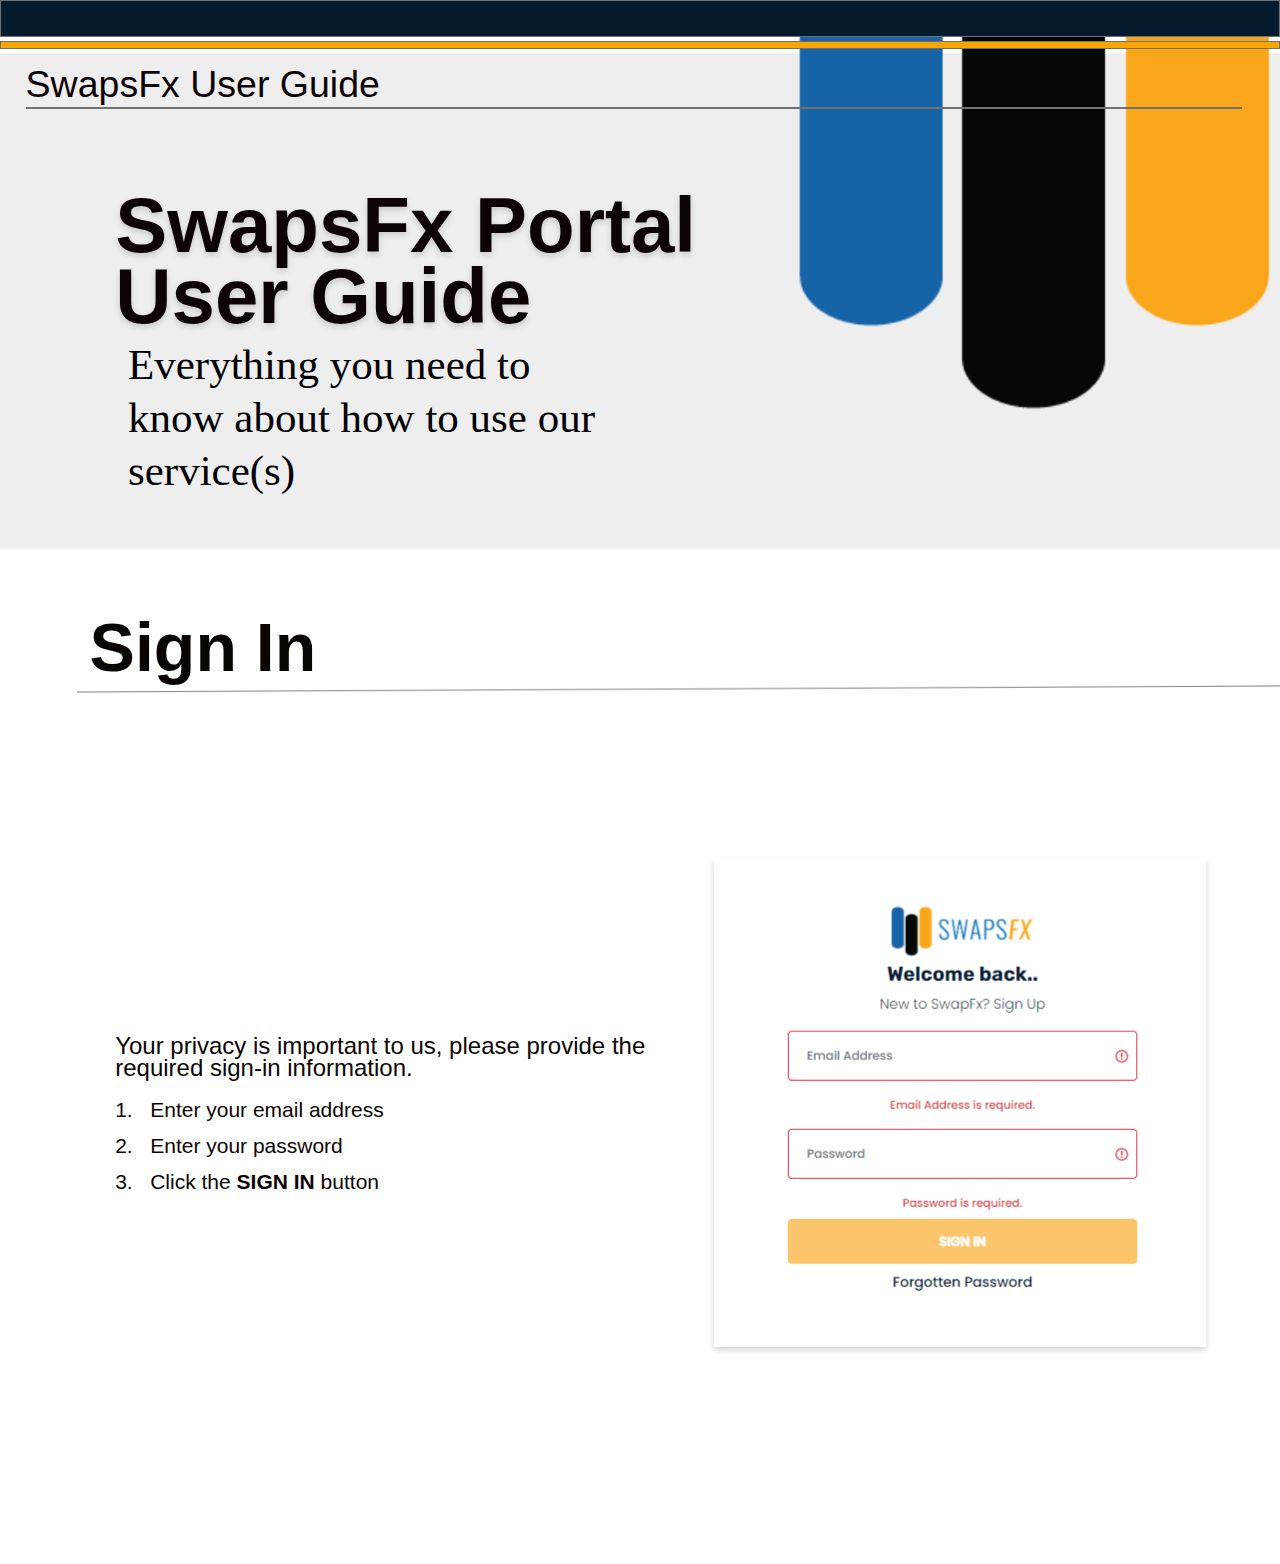
==== commit 5e532f56: "Rename sign-in.html to index.html" ====
--- a/index.html
+++ b/index.html
@@ -6,7 +6,7 @@
     <link rel="shortcut icon" type="image/png" href="https://animaproject.s3.amazonaws.com/home/favicon.png" />
     <meta name="og:type" content="website" />
     <meta name="twitter:card" content="photo" />
-    <link rel="stylesheet" type="text/css" href="css/quicktrade.css" />
+    <link rel="stylesheet" type="text/css" href="css/sign-in.css" />
     <style>
       @import url("https://fonts.googleapis.com/css?family=Oswald:300");
 
@@ -227,130 +227,49 @@
       .border-1px-dove-gray {
         border: 1px solid var(--dove-gray);
       }
-      .oswald-light-nero-35px {
-        color: var(--nero);
-        font-family: var(--font-family-oswald);
-        font-style: normal;
-        font-weight: 300;
-      }
-      .segoeui-regular-normal-nero-20px {
-        color: var(--nero);
-        font-family: var(--font-family-segoeui-regular);
-        font-style: normal;
-        font-weight: 400;
-      }
       :root {
         --dove-gray: rgba(112, 112, 112, 1);
-        --font-family-oswald: "Oswald", Helvetica;
-        --font-family-segoeui-regular: "SegoeUI-Regular", Helvetica;
-        --font-size-l: 35px;
-        --font-size-m: 20px;
         --nero: rgba(12, 4, 4, 1);
       }
     </style>
     <meta name="author" content="AnimaApp.com - Design to code, Automated." />
   </head>
   <body style="margin: 0; background: rgba(255, 255, 255, 1)">
-    <input type="hidden" id="anPageName" name="page" value="quicktrade" />
+    <input type="hidden" id="anPageName" name="page" value="sign-in" />
     <div class="container-center-horizontal">
-      <div class="quicktrade screen">
+      <div class="sign-in screen">
           <div class="overlap-group-0xy0vn">
+           
             <div class="black-top-rectangle-y1HRxC border-1px-dove-gray"></div>
             <div class="yellow-thin-rectangle-y1HRxC border-1px-dove-gray"></div>
             <div class="grey-back-y1HRxC"></div>
             <img class="swapslogoimage-transparent-y1HRxC" src="img/swaps-logo-image-transparent@1x.png" />
-            <div class="black-top-rectangle-y1HRxC border-1px-dove-gray"></div>
-            <div class="yellow-thin-rectangle-y1HRxC border-1px-dove-gray"></div>
+            <div class="black-top-rectangle-pqRchW border-1px-dove-gray"></div>
+            <div class="yellow-thin-rectangle-pqRchW border-1px-dove-gray"></div>
             <div class="swaps-fx-user-guide-y1HRxC">SwapsFx User Guide</div>
             <img class="line-1-y1HRxC" src="img/line-1@1x.png" />
             <div class="swaps-fx-portal-user-guide-y1HRxC">SwapsFx Portal <br />User Guide</div>
-            <div class="everything-you-se-our-services-y1HRxC segoeui-regular-normal-nero-20px">
+            <div class="everything-you-se-our-services-y1HRxC">
               Everything you need to know about how to use our service(s)
             </div>
-            <div class="quick-trade-y1HRxC">Quick Trade</div>
+            <div class="sign-in-y1HRxC">Sign In</div>
           </div>
-          <img class="line-8-0xy0vn" src="img/line-8@1x.png" />
-          <div class="flex-row-0xy0vn">
-            <img class="image-7-GyJUNH" src="img/image-7@1x.png" />
-            <div class="group-2-GyJUNH letters">
-              <div class="what-is-quick-t-ing-on-swaps-fx-HRxdjE oswald-light-nero-35px headings">
-                What is Quick Trading on SwapsFx?
-              </div>
-              <div class="the-activity-of-more-currencies-HRxdjE segoeui-regular-normal-nero-20px">
-                The activity of exchanging value from one currency to one or more currencies.
-              </div>
-              <div class="features-of-quick-trade-HRxdjE segoeui-regular-normal-nero-20px">Features of Quick Trade</div>
-              <div class="group-7-HRxdjE">
-                <div class="ellipse-6-NI0Pql"></div>
-                <div class="quick-swap-NI0Pql segoeui-regular-normal-nero-20px">Quick Swap</div>
-                <div class="ellipse-7-NI0Pql"></div>
-                <div class="active-swap-request-NI0Pql segoeui-regular-normal-nero-20px">Active Swap Request</div>
-                <div class="ellipse-8-NI0Pql"></div>
-                <div class="my-active-orders-NI0Pql segoeui-regular-normal-nero-20px">My Active Orders</div>
-              </div>
+        
+          <img class="line-5-0xy0vn" src="img/line-5@1x.png" />
+        
+        <div class="flex-row-C61RwL">
+          <div class="flex-col-dXBp89">
+            <div class="your-privacy-is-in-information-0PZcXW">
+              Your privacy is important to us, please provide the required sign-in information.
+            </div>
+            <div class="x1-enter-your-em-sign-in-button-0PZcXW">
+              <span class="span0-3ir6LG"
+                >1.&nbsp;&nbsp; Enter your email address<br />2.&nbsp;&nbsp; Enter your password<br />3.&nbsp;&nbsp;
+                Click the </span
+              ><span class="span1-3ir6LG">SIGN IN</span><span class="span2-3ir6LG"> button</span>
             </div>
           </div>
-          <img class="line-9-0xy0vn" src="img/line-9@1x.png" />
-          <div class="flex-row-oV5UrE">
-            <div class="group-4-QkTteQ">
-              <div class="quick-swap-T8HKK8 oswald-light-nero-35px">Quick Swap</div>
-              <div class="easily-select-y-your-swap-order-T8HKK8 segoeui-regular-normal-nero-20px">
-                Easily select your currency exchange order options<br /><br />Provide the value for the currency you
-                have<br /><br />Place your swap order
-              </div>
-            </div>
-            <img class="image-9-QkTteQ" src="img/image-9@1x.png" />
-          </div>
-          <img class="line-10-0xy0vn" src="img/line-9@1x.png" />
-          <div class="flex-row-4iD7zR">
-            <img class="image-8-ossvxU" src="img/image-8@1x.png" />
-            <div class="group-3-ossvxU">
-              <div class="active-swap-request-JVMFxg oswald-light-nero-35px">Active Swap Request</div>
-              <div class="a-summary-view-the-marketplace-JVMFxg segoeui-regular-normal-nero-20px">
-                <span class="span0-rjxUaf"
-                  >A summary view of current swap orders of our marketplace by currency option(s).<br /><br />Click </span
-                ><span class="span1-rjxUaf">View All</span
-                ><span class="span2-rjxUaf"> to see more active requests in the marketplace</span>
-              </div>
-            </div>
-          </div>
-          <img class="path-1-0xy0vn" src="img/path-1@1x.png" />
-      
-        <div class="flex-row-C61RwL">
-          <div class="group-5-dXBp89">
-            <div class="my-active-orders-wbR61n oswald-light-nero-35px head">My Active Orders</div>
-            <div class="group-6-wbR61n">
-              <div class="ellipse-1-5ODmit elip"></div>
-              <div class="view-and-keep-t-are-in-progress-5ODmit segoeui-regular-normal-nero-20px word">
-                View and keep track of swap requests that are in progress
-              </div>
-              <div class="ellipse-2-5ODmit elip"></div>
-              <div class="select-any-of-t-ore-information-5ODmit segoeui-regular-normal-nero-20px word">
-                Select any of the active swap requests to view more <br />information
-              </div>
-              <div class="ellipse-3-5ODmit elip"></div>
-              <div class="view-your-reque-from-one-glance-5ODmit segoeui-regular-normal-nero-20px word">
-                View your request status from one glance
-              </div>
-              <div class="ellipse-4-5ODmit elip"></div>
-              <div class="cancel-a-swap-order-5ODmit segoeui-regular-normal-nero-20px word">Cancel a swap order</div>
-              <div class="ellipse-5-5ODmit elip"></div>
-              <div class="download-the-re-ipt-of-an-order-5ODmit segoeui-regular-normal-nero-20px word">
-                Download the receipt of an order
-              </div>
-            </div>
-          </div>
-          <div class="flex-col-dXBp89">
-            <div class="overlap-group1-0PZcXW">
-              <img class="image-10-nlxkfa" src="img/image-10@1x.png" />
-              <div class="lines">
-                
-              <img class="line-3-nlxkfa" src="img/line-3@1x.png" />
-              <img class="polygon-1-nlxkfa" src="img/polygon-1@1x.png" />
-              </div>
-            </div>
-            <img class="image-11-0PZcXW" src="img/image-11@1x.png" />
-          </div>
+          <img class="image-4-dXBp89" src="img/image-4@1x.png" />
         </div>
       </div>
     </div>
--- a/css/sign-in.css
+++ b/css/sign-in.css
@@ -0,0 +1,578 @@
+/* screen - sign-in */
+
+.sign-in {
+  align-items: flex-end;
+  background-color: rgba(255,255,255,1.0);
+  box-sizing: border-box;
+  display: flex;
+  flex-direction: column;
+  height: auto;
+  justify-content: flex-start;
+  overflow: hidden;
+  overflow-x: hidden;
+  position: relative;
+  width: 100%;
+}
+.sign-in .black-top-rectangle-pqRchW {
+  background-color: rgba(4,27,45,1.0);
+  height: 37px;
+  position: absolute;
+  top: 0px;
+  width: 100%;
+}
+.sign-in .black-top-rectangle-y1HRxC {
+  background-color: rgba(4,27,45,1.0);
+  height: 37px;
+  position: absolute;
+  top: 0px;
+  width: 100%;
+}
+.sign-in .everything-you-se-our-services-y1HRxC {
+  background-color: transparent;
+  height: auto;
+  left: 10%;
+  letter-spacing: 0.00px;
+  line-height: 53px;
+  position: absolute;
+  text-align: left;
+  top: 253px;
+  width: 600px;
+  font-size: 26px !important;
+}
+.sign-in .flex-col-C61RwL {
+  align-items: flex-start;
+  background-color: transparent;
+  box-sizing: border-box;
+  display: flex;
+  flex-direction: column;
+  flex-shrink: 1;
+  height: auto;
+  justify-content: flex-start;
+  margin-right: -554px;
+  margin-top: -304px;
+  min-height: 854px;
+  position: relative;
+  width: 2288px;
+}
+.sign-in .flex-col-dXBp89 {
+  align-self: flex-end;
+  background-color: transparent;
+  flex-shrink: 1;
+  height: auto;
+  object-fit: cover;
+  position: relative;
+  margin-right: -27%;
+  margin-left: 9%;
+  width: 65%;
+  top: -364px;
+}
+.sign-in .flex-row-C61RwL {
+  align-items: flex-start;
+  background-color: transparent;
+  box-sizing: border-box;
+  display: flex;
+  flex-flow: row wrap;
+  flex-shrink: 1;
+  height: auto;
+  justify-content: flex-start;
+  position: relative;
+  width: 100%;
+}
+.sign-in .grey-back-y1HRxC {
+  background-color: rgba(238,238,238,1.0);
+  height: 106%;
+  position: absolute;
+  top: 53px;
+  width: 100%;
+}
+.sign-in .image-4-dXBp89 {
+  align-items: flex-start;
+  background-color: transparent;
+  box-sizing: border-box;
+  display: flex;
+  flex-direction: column;
+  flex-shrink: 1;
+  height: auto;
+  justify-content: flex-start;
+  margin-bottom: 204.0px;
+  margin-left: 8%;
+  margin-right: 2%;
+  margin-top: 158px;
+  position: relative;
+  width: 40%;
+}
+.sign-in .line-1-y1HRxC {
+  background-color: transparent;
+  height: 2px;
+  margin-left: 2%;
+  object-fit: cover;
+  position: absolute;
+  top: 107px;
+  width: 95%;
+}
+.sign-in .line-5-0xy0vn {
+  background-color: transparent;
+  flex-shrink: 1;
+  height: 8px;
+  margin-left: 4%;
+  object-fit: cover;
+  position: relative;
+  width: 94%;
+  margin-top: 13%;
+}
+.sign-in .overlap-group-0xy0vn {
+  background-color: transparent;
+  flex-shrink: 1;
+  height: auto;
+  position: relative;
+  width: 100%;
+}
+.sign-in .sign-in-y1HRxC {
+  background-color: transparent;
+  color: rgba(9,6,1,1.0);
+  font-family: 'OswaldRegular-Regular', Helvetica;
+  font-size: 30px;
+  font-style: normal;
+  font-weight: bold;
+  height: auto;
+  margin-left: 7%;
+  letter-spacing: 0.00px;
+  line-height: 30px;
+  position: absolute;
+  text-align: left;
+  white-space: nowrap;
+  width: auto;
+}
+.sign-in .span0-3ir6LG {
+  color: rgba(12,4,4,1.0);
+  font-family: 'SegoeUI-Regular', Helvetica;
+  font-style: normal;
+  font-weight: 400;
+}
+.sign-in .span1-3ir6LG {
+  color: rgba(12,4,4,1.0);
+  font-family: 'SegoeUI-Bold', Helvetica;
+  font-style: normal;
+  font-weight: 700;
+}
+.sign-in .span2-3ir6LG {
+  color: rgba(12,4,4,1.0);
+  font-family: 'SegoeUI-Regular', Helvetica;
+  font-style: normal;
+  font-weight: 400;
+}
+.sign-in .swaps-fx-portal-user-guide-y1HRxC {
+  background-color: transparent;
+  color: var(--nero);
+  font-family: 'OswaldRegular-Regular', Helvetica;
+  font-size: 44px;
+  font-style: normal;
+  font-weight: bold;
+  height: auto;
+  left: 9%;
+  letter-spacing: 0.00px;
+  line-height: 48px;
+  position: absolute;
+  text-align: left;
+  text-shadow: 0px 3px 6px rgb(0 0 0 / 16%);
+  top: 155px;
+  white-space: nowrap;
+  width: auto;
+}
+.sign-in .swaps-fx-user-guide-y1HRxC {
+  background-color: transparent;
+  color: var(--nero);
+  font-family: 'SegoeUI-Regular', Helvetica;
+  font-size: 37.5px;
+  font-style: normal;
+  font-weight: 400;
+  height: auto;
+  margin-left: 2%;
+  letter-spacing: 0.00px;
+  line-height: 25px;
+  position: absolute;
+  text-align: left;
+  top: 72px;
+  white-space: nowrap;
+  width: auto;
+}
+.sign-in .swapslogoimage-transparent-y1HRxC {
+  background-color: transparent;
+  height: auto;
+  margin-left: 25%;
+  object-fit: cover;
+  position: relative;
+  width: 111%;
+  margin-top: -15%;
+}
+.sign-in .x1-enter-your-em-sign-in-button-0PZcXW {
+  align-self: flex-end;
+  background-color: transparent;
+  color: var(--nero);
+  flex-shrink: 1;
+  font-family: "Segoe UI", Helvetica;
+  font-size: 21px;
+  height: auto;
+  letter-spacing: 0.00px;
+  line-height: 36px;
+  margin-top: 13px;
+  position: relative;
+  text-align: left;
+  width: 80%;
+}
+.sign-in .yellow-thin-rectangle-pqRchW {
+  background-color: rgba(249,166,2,1.0);
+  height: 8px;
+  left: 0px;
+  position: absolute;
+  top: 41px;
+  width: 100%;
+}
+.sign-in .yellow-thin-rectangle-y1HRxC {
+  background-color: rgba(249,166,2,1.0);
+  height: 8px;
+  left: 0px;
+  position: absolute;
+  top: 41px;
+  width: 100%;
+}
+.sign-in .your-privacy-is-in-information-0PZcXW {
+  background-color: transparent;
+  color: var(--nero);
+  flex-shrink: 1;
+  font-family: 'SegoeUI-Regular', Helvetica;
+  font-size: 24px;
+  font-style: normal;
+  font-weight: 400;
+  height: auto;
+  letter-spacing: 0.00px;
+  line-height: 22px;
+  position: relative;
+  text-align: left;
+  width: 67%;
+}
+
+
+
+
+@media (min-width: 2000px) {
+  .sign-in .swapslogoimage-transparent-y1HRxC {
+    margin-top: -22%;
+  }
+  .sign-in .swaps-fx-user-guide-y1HRxC {
+    font-size: 46.5px;
+  }
+  .sign-in .swaps-fx-portal-user-guide-y1HRxC {
+    font-size: 150px;
+    line-height: 143px;
+    top: 239px;
+  }
+  .sign-in .everything-you-se-our-services-y1HRxC {
+    top: 540px;
+    width: 612px;
+    font-size: 51px !important;
+  }
+  .sign-in .flex-col-dXBp89 {
+    top: -518px !important;
+  }
+  .sign-in .sign-in-y1HRxC {
+    font-size: 125px !important;
+  }
+  .sign-in .your-privacy-is-in-information-0PZcXW {
+    font-size: 33px !important;
+    line-height: 39px !important;
+  }
+  .sign-in .x1-enter-your-em-sign-in-button-0PZcXW {
+    font-size: 29px !important;
+    line-height: 47px !important;
+    margin-top: 14px;
+  }
+}
+
+
+
+@media (max-width: 2000px) {
+  .sign-in .swapslogoimage-transparent-y1HRxC {
+    margin-top: -18%;
+  }
+  .sign-in .swaps-fx-portal-user-guide-y1HRxC {
+    font-size: 105px;
+    line-height: 96px;
+    top: 190px;
+  }
+  .sign-in .everything-you-se-our-services-y1HRxC {
+    top: 382px;
+    width: 581px;
+    font-size: 46.5px !important;
+  }
+  .sign-in .sign-in-y1HRxC {
+    top: 135%;
+    font-size: 91.5px;
+  }
+  .sign-in .line-5-0xy0vn {
+    margin-top: 15%;
+  }
+}
+
+
+
+@media (max-width: 1500px) {
+  .sign-in .swaps-fx-portal-user-guide-y1HRxC {
+    font-size: 78px;
+    line-height: 71px;
+    top: 190px;
+  }
+  .sign-in .everything-you-se-our-services-y1HRxC {
+    top: 338px;
+    font-size: 43px !important;
+    width: 500px;
+  }
+  .sign-in .sign-in-y1HRxC {
+    font-size: 68px !important;
+  }
+  .sign-in .line-5-0xy0vn {
+    margin-top: 17%;
+  }
+}
+
+
+
+@media (min-width: 1500px) {
+  .sign-in .grey-back-y1HRxC {
+    height: 104%;
+  }
+  .sign-in .line-1-y1HRxC {
+    top: 110px;
+  }
+  .sign-in .sign-in-y1HRxC {
+    font-size: 82px !important;
+    top: 129%;
+  }
+  .sign-in .flex-col-dXBp89 {
+    top: -442px;
+  }
+  .sign-in .your-privacy-is-in-information-0PZcXW {
+    font-size: 28px;
+    line-height: 31px;
+  }
+  .sign-in .x1-enter-your-em-sign-in-button-0PZcXW {
+    font-size: 26px;
+    line-height: 42px;
+  }
+}
+
+
+
+@media (max-width: 1200px) {
+  .sign-in .grey-back-y1HRxC {
+    height: 91%;
+  }
+  .sign-in .swapslogoimage-transparent-y1HRxC {
+    margin-left: 6%;
+    width: 138%;
+    margin-top: -23%;
+  }
+  .sign-in .swaps-fx-user-guide-y1HRxC {
+    font-size: 30px;
+    top: 57px;
+  }
+  .sign-in .line-1-y1HRxC {
+    top: 85px;
+  }
+  .sign-in .swaps-fx-portal-user-guide-y1HRxC {
+    font-size: 62px;
+    line-height: 61px;
+    top: 155px;
+  }
+  .sign-in .everything-you-se-our-services-y1HRxC {
+    top: 278px;
+    font-size: 42px !important;
+    width: 500px;
+    line-height: 37px;
+  }
+  .sign-in .sign-in-y1HRxC {
+    font-size: 54px !important;
+    top: 119%;
+  }
+  .sign-in .line-5-0xy0vn {
+    margin-top: 15%;
+  }
+  .sign-in .your-privacy-is-in-information-0PZcXW {
+    font-size: 21px;
+  }
+  .sign-in .x1-enter-your-em-sign-in-button-0PZcXW {
+    font-size: 19px;
+  }
+}
+
+
+
+@media (max-width: 900px) {
+  
+  .sign-in .grey-back-y1HRxC {
+    height: 125%;
+  }
+  .sign-in .swapslogoimage-transparent-y1HRxC {
+    margin-left: 29%;
+    width: 104%;
+    margin-top: -11%;
+  }
+  .sign-in .swaps-fx-portal-user-guide-y1HRxC {
+    font-size: 41px;
+    line-height: 51px;
+    top: 155px;
+  }
+  .sign-in .everything-you-se-our-services-y1HRxC {
+    top: 256px;
+    font-size: 31px !important;
+    width: 378px;
+    line-height: 34px;
+  }
+  .sign-in .sign-in-y1HRxC {
+    font-size: 39px !important;
+    margin-top: 15%; 
+  }
+  .sign-in .line-5-0xy0vn {
+    margin-top: 29%;
+  }
+  .sign-in .flex-col-dXBp89 {
+    margin-right: 5%;
+    margin-left: 16%;
+    width: 100%;
+    top: 102px;
+  }
+  .sign-in .your-privacy-is-in-information-0PZcXW {
+    font-size: 20px;
+    width: 100%;
+  }
+  .sign-in .x1-enter-your-em-sign-in-button-0PZcXW {
+    font-size: 18px;
+    line-height: 30px;
+  }
+  .sign-in .image-4-dXBp89 {
+    margin-left: auto;
+    margin-right: auto;
+    margin-top: 228px;
+    width: 57%;
+  }
+
+}
+
+
+
+@media (max-width: 600px) {
+  
+  .sign-in .grey-back-y1HRxC {
+    top: 23px;
+    height: 129%;
+  }
+  .sign-in .swaps-fx-user-guide-y1HRxC {
+    font-size: 22.5px;
+    top: 48px;
+  }
+  .sign-in .yellow-thin-rectangle-pqRchW,
+  .sign-in .yellow-thin-rectangle-y1HRxC {
+    height: 5px;
+  }
+  .sign-in .line-1-y1HRxC {
+    top: 74px;
+  }
+  .sign-in .swaps-fx-portal-user-guide-y1HRxC {
+    font-size: 32px;
+    line-height: 31px;
+    top: 109px;
+  }
+  .sign-in .everything-you-se-our-services-y1HRxC {
+    top: 169px;
+    font-size: 18px !important;
+    width: 205px;
+    line-height: 20px;
+  }
+  .sign-in .sign-in-y1HRxC {
+    font-size: 25px;
+    margin-top: 11%;
+  }
+  .sign-in .line-5-0xy0vn {
+    margin-top: 26%;
+  }
+  .sign-in .image-4-dXBp89 {
+    margin-top: 139px;
+  }
+  .sign-in .flex-col-dXBp89 {
+    top: 76px;
+  }
+  .sign-in .image-4-dXBp89 {
+    width: 76%;
+  }
+}
+
+
+
+@media(max-width: 400px) {
+  
+  .sign-in .grey-back-y1HRxC {
+    top: 23px;
+    height: 147%;
+  }
+  .sign-in .swapslogoimage-transparent-y1HRxC {
+    margin-top: -6%;
+    width: 1
+  }
+  .sign-in .swaps-fx-user-guide-y1HRxC {
+    font-size: 18px;
+    top: 48px;
+  }
+  .sign-in .line-1-y1HRxC {
+    top: 72px;
+  }
+  .sign-in .swaps-fx-portal-user-guide-y1HRxC {
+    font-size: 25.5px;
+    line-height: 26px;
+    top: 116px;
+  }
+  .sign-in .everything-you-se-our-services-y1HRxC {
+    top: 169px;
+    font-size: 16.9px !important;
+    width: 153px;
+    line-height: 14px;
+  }
+  .sign-in .sign-in-y1HRxC {
+    margin-top: 22%;
+    font-size: 23.5 !important;
+  }
+  .sign-in .line-5-0xy0vn {
+    margin-top: 39%;
+  }
+  .sign-in .your-privacy-is-in-information-0PZcXW {
+    font-size: 15px;
+  }
+  .sign-in .x1-enter-your-em-sign-in-button-0PZcXW {
+    font-size: 16px;
+  }
+}
+
+
+
+
+@media (max-width: 300px) {
+  
+  .sign-in .grey-back-y1HRxC {
+    height: 144%;
+  }
+  .sign-in .swaps-fx-user-guide-y1HRxC {
+    font-size: 15px;
+    top: 42px;
+  }
+  .sign-in .line-1-y1HRxC {
+    top: 63px;
+  }
+  .sign-in .sign-in-y1HRxC {
+    top: 89%;
+  }
+  .sign-in .line-5-0xy0vn {
+    margin-top: 79px;
+  }
+}
+
+
+
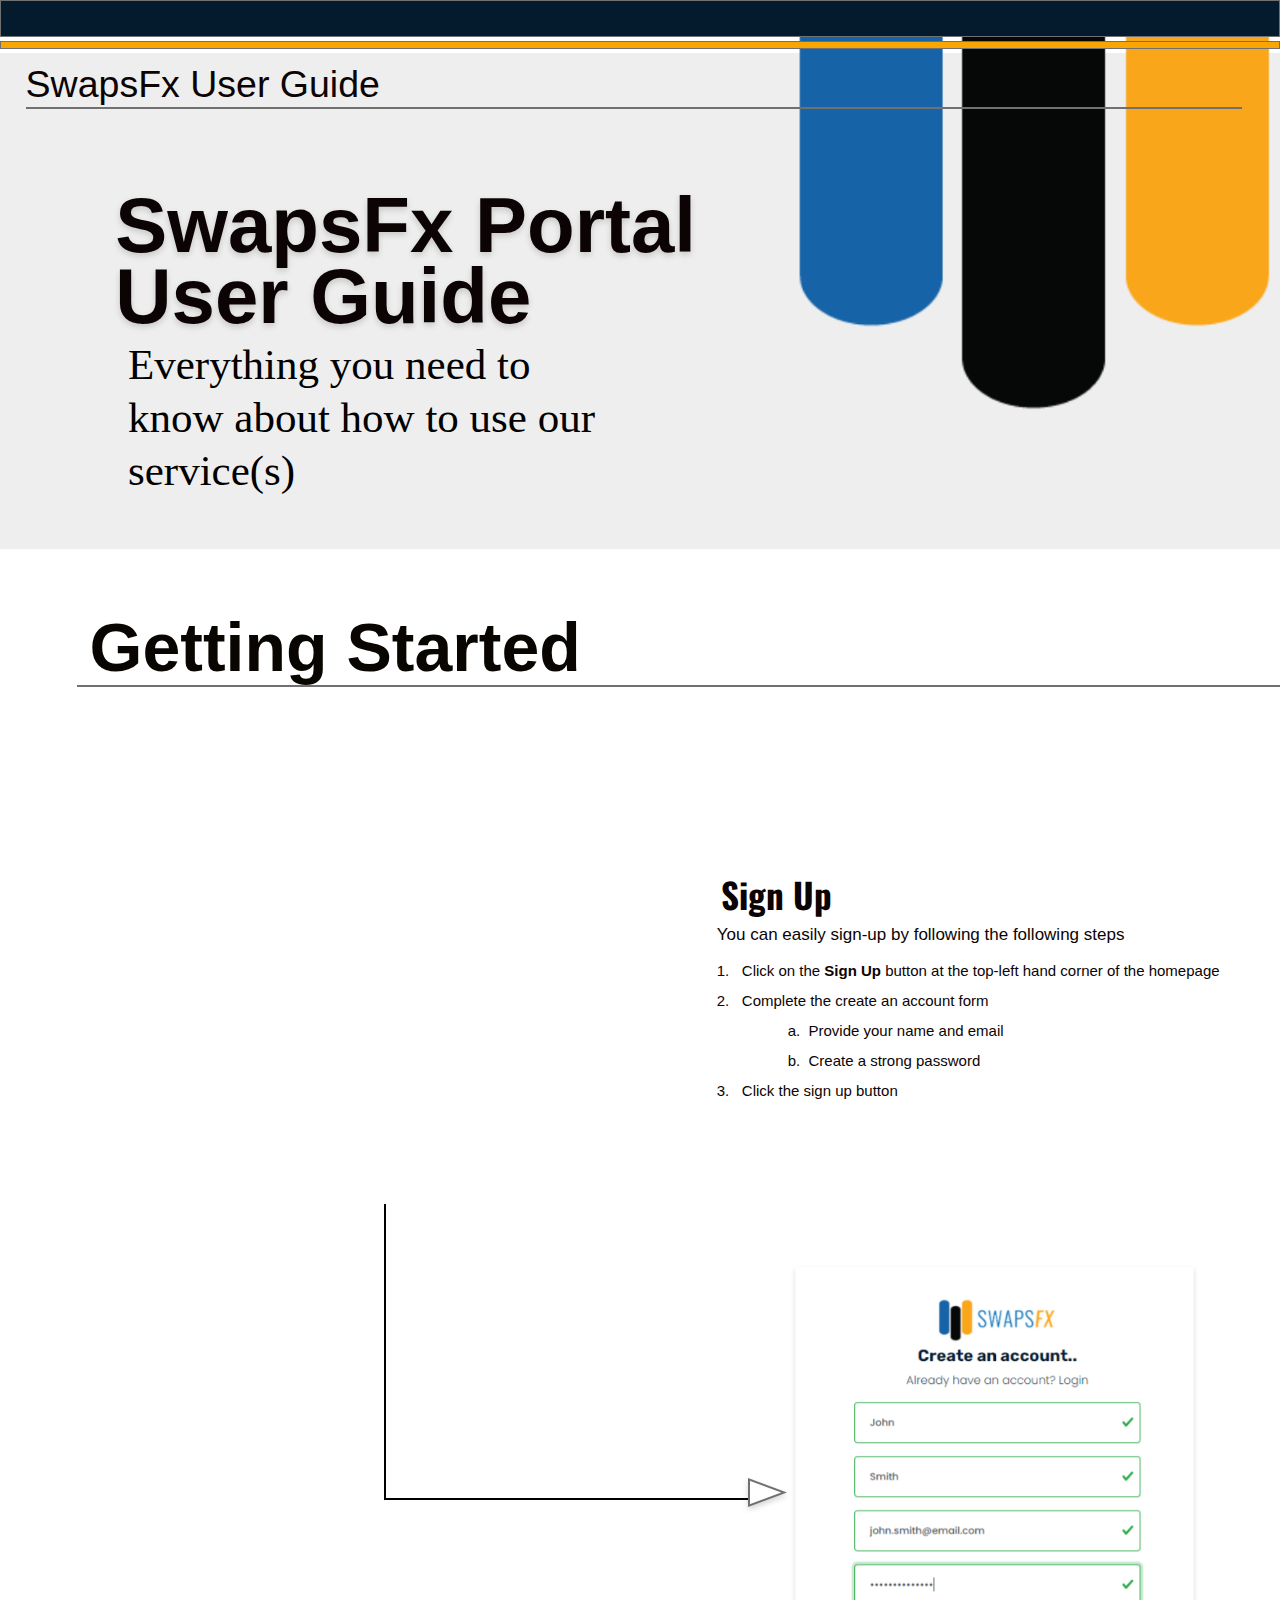
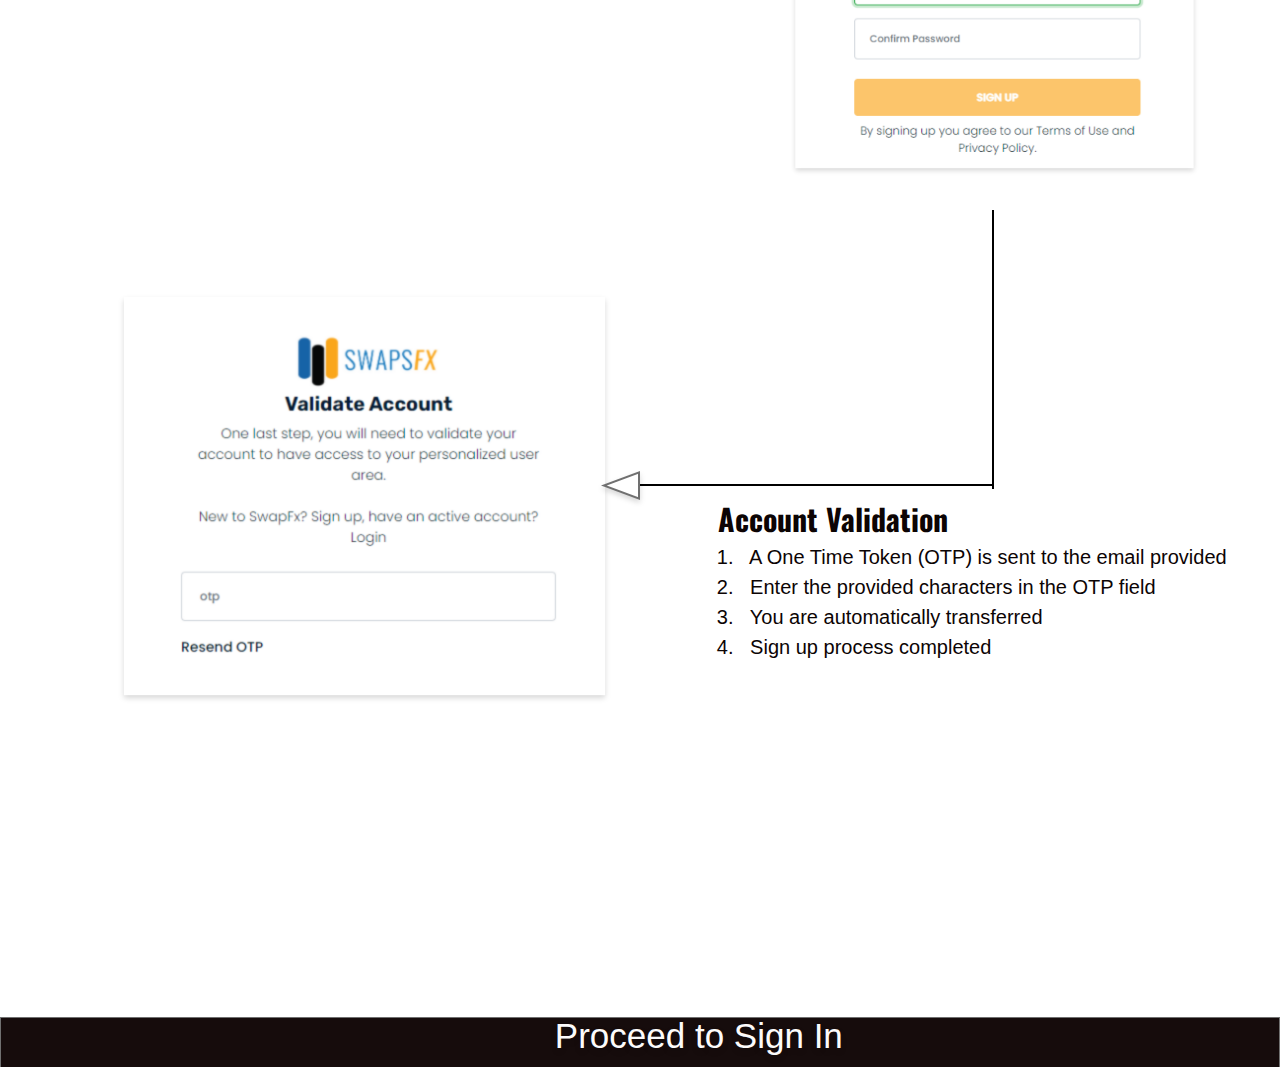
==== commit 753ea2cd: "Rename sign-up.html to index.html" ====
--- a/index.html
+++ b/index.html
@@ -6,7 +6,7 @@
     <link rel="shortcut icon" type="image/png" href="https://animaproject.s3.amazonaws.com/home/favicon.png" />
     <meta name="og:type" content="website" />
     <meta name="twitter:card" content="photo" />
-    <link rel="stylesheet" type="text/css" href="css/sign-in.css" />
+    <link rel="stylesheet" type="text/css" href="css/sign-up.css" />
     <style>
       @import url("https://fonts.googleapis.com/css?family=Oswald:300");
 
@@ -235,43 +235,166 @@
     <meta name="author" content="AnimaApp.com - Design to code, Automated." />
   </head>
   <body style="margin: 0; background: rgba(255, 255, 255, 1)">
-    <input type="hidden" id="anPageName" name="page" value="sign-in" />
-    <div class="container-center-horizontal">
-      <div class="sign-in screen">
-          <div class="overlap-group-0xy0vn">
-           
-            <div class="black-top-rectangle-y1HRxC border-1px-dove-gray"></div>
-            <div class="yellow-thin-rectangle-y1HRxC border-1px-dove-gray"></div>
-            <div class="grey-back-y1HRxC"></div>
-            <img class="swapslogoimage-transparent-y1HRxC" src="img/swaps-logo-image-transparent@1x.png" />
-            <div class="black-top-rectangle-pqRchW border-1px-dove-gray"></div>
-            <div class="yellow-thin-rectangle-pqRchW border-1px-dove-gray"></div>
-            <div class="swaps-fx-user-guide-y1HRxC">SwapsFx User Guide</div>
-            <img class="line-1-y1HRxC" src="img/line-1@1x.png" />
-            <div class="swaps-fx-portal-user-guide-y1HRxC">SwapsFx Portal <br />User Guide</div>
-            <div class="everything-you-se-our-services-y1HRxC">
-              Everything you need to know about how to use our service(s)
-            </div>
-            <div class="sign-in-y1HRxC">Sign In</div>
-          </div>
-        
-          <img class="line-5-0xy0vn" src="img/line-5@1x.png" />
-        
-        <div class="flex-row-C61RwL">
-          <div class="flex-col-dXBp89">
-            <div class="your-privacy-is-in-information-0PZcXW">
-              Your privacy is important to us, please provide the required sign-in information.
-            </div>
-            <div class="x1-enter-your-em-sign-in-button-0PZcXW">
-              <span class="span0-3ir6LG"
-                >1.&nbsp;&nbsp; Enter your email address<br />2.&nbsp;&nbsp; Enter your password<br />3.&nbsp;&nbsp;
-                Click the </span
-              ><span class="span1-3ir6LG">SIGN IN</span><span class="span2-3ir6LG"> button</span>
-            </div>
-          </div>
-          <img class="image-4-dXBp89" src="img/image-4@1x.png" />
+    <input type="hidden" id="anPageName" name="page" value="sign-up" />
+    <div class="sign-up screen">
+      <div class="overlap-group-zHcrMx">
+   <div class="black-top-rectangle-C61RwL border-1px-dove-gray"></div>
+      <div class="yellow-thin-rectangle-C61RwL border-1px-dove-gray"></div>
+      <div class="grey-back-C61RwL"></div>
+      <img class="swapslogoimage-transparent-C61RwL" src="img/swaps-logo-image-transparent@1x.png" />
+      <div class="black-top-rectangle-C61RwL border-1px-dove-gray"></div>
+      <div class="yellow-thin-rectangle-C61RwL border-1px-dove-gray"></div>
+     
+      <div class="swaps-fx-user-guide-C61RwL">SwapsFx User Guide</div>
+      <img class="line-1-C61RwL" src="img/line-1@1x.png" />
+        <div class="swaps-fx-portal-user-guide-ROslHN">SwapsFx Portal <br />User Guide</div>
+        <div class="everything-you-se-our-services-vZhGO4">
+          Everything you need to know about how to use our service(s)
+      </div>
+      <div class="getting-started-C61RwL">Getting Started</div>
+      </div>
+      <img class="line-2-C61RwL" src="img/line-1@1x.png" />
+      <div class="flex-row-xpmbvu">
+      <img class="image-1-C61RwL animate-enter" src="img/image-1@1x.png" />
+      <div class="group-30-C61RwL">
+        <div class="sign-up-xxkKyh">Sign Up</div>
+        <div class="you-can-easily-following-steps-xxkKyh">You can easily sign-up by following the following steps</div>
+        <div class="x1-click-on-the-sign-up-button-xxkKyh">
+          <span class="span0-oh4sro">1.&nbsp;&nbsp; Click on the</span><span class="span1-oh4sro"> Sign Up</span
+          ><span class="span2-oh4sro">
+            button at the top-left hand corner of the homepage<br />2.&nbsp;&nbsp; Complete the create an account
+            form<br />&nbsp;&nbsp;&nbsp;&nbsp;&nbsp;&nbsp;&nbsp;&nbsp;&nbsp;&nbsp;&nbsp;&nbsp;&nbsp;&nbsp;&nbsp;&nbsp;
+            a.&nbsp;&nbsp;Provide your name and email<br />&nbsp;&nbsp;&nbsp;&nbsp;&nbsp;&nbsp;&nbsp;&nbsp;&nbsp;&nbsp;&nbsp;&nbsp;&nbsp;&nbsp;&nbsp;&nbsp;
+            b.&nbsp;&nbsp;Create a strong password<br />3.&nbsp;&nbsp; Click the sign up button</span
+          >
         </div>
       </div>
+      <div class="lines">
+        <div class="line-3-C61RwL"></div>
+        <div class="line-4-C61RwL"></div>
+        <img class="polygon-1-C61RwL" src="img/polygon-1@1x.png" />
+      <img class="image-2-C61RwL" src="img/image-2@1x.png" />
+      </div>
+    
+      <img class="image-3-C61RwL" src="img/image-3@1x.png" />
+      <div class="account">
+      <div class="account-validation-C61RwL">Account Validation</div>
+      <div class="x1-a-one-time-to-ocess-completed-C61RwL">
+        1.&nbsp;&nbsp; A One Time Token (OTP) is sent to the email provided<br />2.&nbsp;&nbsp; Enter the provided
+        characters in the OTP field<br />3.&nbsp;&nbsp; You are automatically transferred<br />4.&nbsp;&nbsp; Sign up
+        process completed
+      </div>
+
+      <div class="line-6-C61RwL"></div>
+      <div class="line-7-C61RwL"></div>
+      <img class="polygon-2-C61RwL" src="img/polygon-2@1x.png" />
+      </div>
+      <div class="group-1-C61RwL border-1px-dove-gray">
+        <div class="proceed-to-sign-in-VyzZeT">Proceed to Sign In</div>
+      </div>
     </div>
+    <script>
+      function ShowOnScroll() {
+        this.toShow = [];
+        this.nextEventY = undefined;
+      }
+
+      ShowOnScroll.prototype.show = function (e) {
+        e.style.display = "";
+      };
+
+      ShowOnScroll.prototype.hide = function (e) {
+        e.style.display = "none";
+      };
+
+      ShowOnScroll.prototype.getTop = function (e) {
+        if (e.Top != undefined && e.Top != 0) {
+          return e.Top;
+        }
+        var top = 0;
+        var iter = e;
+        do {
+          top += iter.offsetTop || 0;
+          iter = iter.offsetParent;
+        } while (iter);
+        e.Top = top;
+        return top;
+      };
+
+      ShowOnScroll.prototype.onScroll = function () {
+        var screenBottom = window.pageYOffset + window.innerHeight;
+        if (this.nextEventY == undefined || this.nextEventY > screenBottom) {
+          return;
+        }
+        this.nextEventY = undefined;
+        for (var i = 0; i < this.toShow.length; i++) {
+          var e = this.toShow[i];
+          var top = this.getTop(e);
+          if (top < screenBottom) {
+            this.show(e);
+            this.toShow.shift();
+            i--;
+          } else {
+            this.nextEventY = top;
+            break;
+          }
+        }
+      };
+
+      ShowOnScroll.prototype.resetScrolling = function () {
+        // Clear state
+        var screenBottom = window.pageYOffset + window.innerHeight;
+        for (var i = 0; i < this.toShow.length; i++) {
+          var e = this.toShow[i];
+          this.show(e);
+        }
+        this.toShow = [];
+        this.nextEventY == undefined;
+
+        // Collect items
+        var itemsToShowOnScroll = Array.prototype.slice.call(document.getElementsByTagName("*"));
+        itemsToShowOnScroll = itemsToShowOnScroll.filter(function (e) {
+          return e.getAttribute("show-on-scroll") != undefined;
+        });
+        var getTop = this.getTop;
+        itemsToShowOnScroll.sort(function (a, b) {
+          return getTop(a) - getTop(b);
+        });
+        for (var i = 0; i < itemsToShowOnScroll.length; i++) {
+          var e = itemsToShowOnScroll[i];
+          var top = this.getTop(e);
+          if (top < screenBottom) {
+            continue;
+          }
+          this.toShow.push(e);
+          this.hide(e);
+          this.nextEventY = this.nextEventY != undefined ? this.nextEventY : top;
+        }
+      };
+
+      ShowOnScroll.prototype.handleEvent = function (e) {
+        switch (e.type) {
+          case "scroll":
+            this.onScroll();
+            break;
+          case "resize":
+            this.resetScrolling();
+            break;
+        }
+      };
+
+      ShowOnScroll.prototype.init = function () {
+        this.resetScrolling();
+        window.addEventListener("scroll", this);
+        window.addEventListener("resize", this);
+      };
+
+      // After anima-src
+      setTimeout(function () {
+        var instShowOnScroll = new ShowOnScroll();
+        instShowOnScroll.init();
+      }, 250);
+    </script>
+      
   </body>
 </html>
--- a/css/sign-up.css
+++ b/css/sign-up.css
@@ -0,0 +1,1116 @@
+/* screen - sign-up */
+
+.sign-up {
+  align-items: flex-end;
+  background-color: rgba(255,255,255,1.0);
+  box-sizing: border-box;
+  display: flex;
+  flex-direction: column;
+  height: auto;
+  justify-content: flex-start;
+  overflow: hidden;
+  overflow-x: hidden;
+  position: relative;
+  width: 100%;
+}
+.sign-up .overlap-group-zHcrMx {
+  background-color: transparent;
+  flex-shrink: 1;
+  height: auto;
+  position: relative;
+  width: 100%;
+}
+.sign-up .account-validation-C61RwL {
+  background-color: transparent;
+  bottom: 356px;
+  color: var(--nero);
+  font-family: 'Oswald', Helvetica;
+  font-size: 30px;
+  font-style: normal;
+  font-weight: bold;
+  left: 1px;
+  height: 43px;
+  letter-spacing: 0.00px;
+  line-height: 30px;
+  position: absolute;
+  right: calc(36.66% - 71px);
+  text-align: left;
+  white-space: nowrap;
+  width: 100%;
+  top: 103px;
+}
+.sign-up .animate-enter {
+  animation: animate-enter-frames 0.20s ease 0.00s 1 normal forwards;
+  display: block;
+opacity: 0;
+}
+.sign-up .black-top-rectangle-C61RwL {
+  background-color: rgba(4,27,45,1.0);
+  height: 37px;
+  position: absolute;
+  width: 100%;
+  top: 0px;
+}
+.sign-up .everything-you-se-our-services-vZhGO4 {
+  background-color: transparent;
+  height: auto;
+  left: 10%;
+  letter-spacing: 0.00px;
+  line-height: 53px;
+  position: absolute;
+  text-align: left;
+  top: 253px;
+  width: 600px;
+  font-size: 26px !important;
+}
+.sign-up .getting-started-C61RwL {
+  background-color: transparent;
+  color: rgba(9,6,1,1.0);
+  font-family: 'OswaldRegular-Regular', Helvetica;
+  font-size: 30px;
+  font-style: normal;
+  font-weight: bold;
+  height: auto;
+  margin-left: 7%;
+  letter-spacing: 0.00px;
+  line-height: 30px;
+  position: absolute;
+  text-align: left;
+  white-space: nowrap;
+  width: auto;
+}
+.sign-up .grey-back-C61RwL {
+  background-color: rgba(238,238,238,1.0);
+  height: 106%;
+  position: absolute;
+  top: 53px;
+  width: 100%;
+}
+.sign-up .group-1-C61RwL {
+  background-color: rgba(22,12,12,1.0);
+  bottom: -2px;
+  height: 52px;
+  left: 0px;
+  position: absolute;
+  width: 100%;
+}
+.sign-up .group-30-C61RwL {
+  align-items: flex-start;
+  background-color: transparent;
+  box-sizing: border-box;
+  display: flex;
+  flex-direction: column;
+  flex-shrink: 1;
+  height: auto;
+  justify-content: flex-start;
+  margin-bottom: 204.0px;
+  margin-right: 2%;
+  margin-left: 9%;
+  margin-top: 390px;
+  position: relative;
+  width: 36%;
+}
+.sign-up .image-1-C61RwL {
+  align-self: flex-end;
+  background-color: transparent;
+  flex-shrink: 1;
+  height: auto;
+  object-fit: cover;
+  position: relative;
+  margin-left: 9%;
+  width: 42%;
+  top: -168px;
+}
+.sign-up .image-2-C61RwL {
+  align-self: flex-end;
+  background-color: transparent;
+  flex-shrink: 1;
+  height: auto;
+  object-fit: cover;
+  position: relative;
+  margin-right: -118%;
+  width: 85%;
+  top: -19px;
+}
+.sign-up .lines {
+  align-items: flex-start;
+  background-color: transparent;
+  box-sizing: border-box;
+  display: flex;
+  flex-direction: column;
+  flex-shrink: 1;
+  height: auto;
+  justify-content: flex-start;
+  margin-bottom: 204.0px;
+  margin-left: 11%;
+  margin-right: 2%;
+  position: relative;
+  width: 38%;
+}
+.sign-up .image-3-C61RwL {
+  align-self: flex-end;
+  background-color: transparent;
+  flex-shrink: 1;
+  height: auto;
+  object-fit: cover;
+  position: relative;
+  margin-right: 2%;
+  margin-left: 9%;
+  width: 39%;
+  margin-bottom: 250px;
+  top: -110px;
+}
+.sign-up .account {
+  align-items: flex-start;
+  background-color: transparent;
+  box-sizing: border-box;
+  display: flex;
+  flex-direction: column;
+  flex-shrink: 1;
+  height: auto;
+  margin-left: 6%;
+  justify-content: flex-start;
+  margin-bottom: 204.0px;
+  position: relative;
+  width: 43%;
+}
+.sign-up .line-1-C61RwL {
+  background-color: transparent;
+  height: 2px;
+  margin-left: 2%;
+  object-fit: cover;
+  position: absolute;
+  top: 107px;
+  width: 95%;
+}
+.sign-up .line-2-C61RwL {
+  background-color: transparent;
+  flex-shrink: 1;
+  height: 2px;
+  margin-left: 4%;
+  object-fit: cover;
+  position: relative;
+  width: 94%;
+  margin-top: 13%;
+}
+.sign-up .flex-row-xpmbvu {
+  align-items: flex-start;
+  background-color: transparent;
+  box-sizing: border-box;
+  display: flex;
+  flex-flow: row wrap;
+  flex-shrink: 1;
+  height: auto;
+  justify-content: flex-start;
+  position: relative;
+  width: 100%;
+}
+.sign-up .line-3-C61RwL {
+  border-left: 2px solid black;
+  height: 69%;
+  position: absolute;
+  left: 50%;
+  top: -27%;
+}
+.sign-up .line-4-C61RwL {
+  border-bottom: 2px solid black;
+  position: absolute;
+  left: 50%;
+  top: 42%;
+  width: 76%;
+}
+.sign-up .line-6-C61RwL {
+  border-left: 2px solid black;
+  height: 235%;
+  position: absolute;
+  left: 50%;
+  top: -161%;
+}
+.sign-up .line-7-C61RwL {
+  border-bottom: 2px solid black;
+  position: absolute;
+  left: -18%;
+  top: 70%;
+  width: 68%;
+}
+.sign-up .polygon-1-C61RwL {
+  background-color: transparent;
+  bottom: calc(52.95%);
+  height: 47px;
+  object-fit: cover;
+  position: absolute;
+  right: calc(-34.67%);
+  width: 57px;
+  transform: rotateY( 
+180deg
+);
+}
+.sign-up .polygon-2-C61RwL {
+  background-color: transparent;
+  bottom: calc(54.95%);
+  height: 47px;
+  object-fit: cover;
+  position: absolute;
+  right: calc(112.33%);
+  top: 54%;
+  width: 57px;
+}
+.sign-up .proceed-to-sign-in-VyzZeT {
+  background-color: transparent;
+  color: rgba(252,251,251,1.0);
+  font-family: 'OswaldRegular-Regular', Helvetica;
+  font-size: 35px;
+  font-style: normal;
+  font-weight: 400;
+  height: calc(100.00% - 3px);
+  letter-spacing: 0.00px;
+  line-height: 35px;
+  position: absolute;
+  right: calc(46.96% - 109px);
+  text-align: left;
+  text-shadow: 0px 3px 6px rgba(0,0,0,0.161);;
+  top: 0px;
+  white-space: nowrap;
+  width: 233px;
+}
+.sign-up .scroll-group-1-C61RwL {
+  align-items: flex-start;
+  background-color: transparent;
+  box-sizing: border-box;
+  display: flex;
+  flex-direction: row;
+  height: 62px;
+  justify-content: flex-end;
+  left: 128px;
+  min-width: 357px;
+  mix-blend-mode: normal;
+  overflow: scroll;
+  position: absolute;
+  top: 306px;
+  width: auto;
+}
+.sign-up .scroll-group-1-C61RwL::-webkit-scrollbar {
+  display: none;
+  width: 0;
+}
+.sign-up .scroll-group-2-C61RwL {
+  align-items: flex-end;
+  background-color: transparent;
+  box-sizing: border-box;
+  display: flex;
+  flex-direction: row;
+  height: 140px;
+  justify-content: flex-end;
+  left: 108px;
+  min-width: 266px;
+  mix-blend-mode: normal;
+  overflow: scroll;
+  padding: 11px 28px;
+  position: absolute;
+  top: 166px;
+  width: auto;
+}
+.sign-up .scroll-group-2-C61RwL::-webkit-scrollbar {
+  display: none;
+  width: 0;
+}
+.sign-up .sign-up-xxkKyh {
+  background-color: transparent;
+  color: var(--nero);
+  font-family: 'Oswald', Helvetica;
+  font-size: 35px;
+  font-style: normal;
+  font-weight: bold;
+  height: 49px;
+  left: 4px;
+  letter-spacing: 0.00px;
+  line-height: 35px;
+  position: absolute;
+  text-align: left;
+  top: -200px;
+  white-space: nowrap;
+  width: 95px;
+}
+.sign-up .span0-oh4sro {
+  color: rgba(12,4,4,1.0);
+  font-family: 'SegoeUI-Regular', Helvetica;
+  font-style: normal;
+  font-weight: 400;
+}
+.sign-up .span1-oh4sro {
+  color: rgba(12,4,4,1.0);
+  font-family: 'SegoeUI-Bold', Helvetica;
+  font-style: normal;
+  font-weight: 700;
+}
+.sign-up .span2-oh4sro {
+  color: rgba(12,4,4,1.0);
+  font-family: 'SegoeUI-Regular', Helvetica;
+  font-style: normal;
+  font-weight: 400;
+}
+.sign-up .swaps-fx-portal-user-guide-ROslHN {
+  background-color: transparent;
+  color: var(--nero);
+  font-family: 'OswaldRegular-Regular', Helvetica;
+  font-size: 44px;
+  font-style: normal;
+  font-weight: bold;
+  height: auto;
+  left: 9%;
+  letter-spacing: 0.00px;
+  line-height: 48px;
+  position: absolute;
+  text-align: left;
+  text-shadow: 0px 3px 6px rgb(0 0 0 / 16%);
+  top: 155px;
+  white-space: nowrap;
+  width: auto;
+}
+.sign-up .swaps-fx-user-guide-C61RwL {
+  background-color: transparent;
+  color: var(--nero);
+  font-family: 'SegoeUI-Regular', Helvetica;
+  font-size: 37.5px;
+  font-style: normal;
+  font-weight: 400;
+  height: auto;
+  margin-left: 2%;
+  letter-spacing: 0.00px;
+  line-height: 25px;
+  position: absolute;
+  text-align: left;
+  top: 72px;
+  white-space: nowrap;
+  width: auto;
+}
+.sign-up .swapslogoimage-transparent-C61RwL {
+  background-color: transparent;
+  height: auto;
+  margin-left: 25%;
+  object-fit: cover;
+  position: relative;
+  width: 111%;
+  margin-top: -15%;
+}
+.sign-up .x1-a-one-time-to-ocess-completed-C61RwL {
+  background-color: transparent;
+  bottom: 234px;
+  color: var(--nero);
+  font-family: 'SegoeUI-Regular', Helvetica;
+  font-size: 20px;
+  font-style: normal;
+  font-weight: 400;
+  height: 119px;
+  letter-spacing: 0.00px;
+  line-height: 30px;
+  position: relative;
+  text-align: left;
+  width: 100%;
+  top: 141px;
+}
+.sign-up .x1-click-on-the-sign-up-button-xxkKyh {
+  background-color: transparent;
+  bottom: 3px;
+  color: var(--nero);
+  font-family: "Segoe UI", Helvetica;
+  font-size: 16px;
+  height: 149px;
+  left: 0px;
+  letter-spacing: 0.00px;
+  line-height: 30px;
+  position: absolute;
+  text-align: left;
+  top: -121px;
+  width: calc(100.00% + 2px);
+}
+.sign-up .yellow-thin-rectangle-C61RwL {
+  background-color: rgba(249,166,2,1.0);
+  height: 8px;
+  left: 0px;
+  position: absolute;
+  top: 41px;
+  width: 100%;
+}
+.sign-up .you-can-easily-following-steps-xxkKyh {
+  background-color: transparent;
+  color: var(--nero);
+  font-family: 'SegoeUI-Regular', Helvetica;
+  font-size: 18px;
+  font-style: normal;
+  font-weight: 400;
+  height: 32px;
+  left: 0px;
+  letter-spacing: 0.00px;
+  line-height: 22px;
+  position: absolute;
+  text-align: left;
+  top: -153px;
+  width: 108%;
+}
+@keyframes animate-enter-frames {
+
+from{opacity: 0;}
+to{opacity: 1;}
+}
+
+
+
+
+@media (min-width: 2000px) {
+  .sign-up .swapslogoimage-transparent-C61RwL {
+    margin-top: -22%;
+  }
+  .sign-up .swaps-fx-user-guide-C61RwL {
+    font-size: 46.5px;
+  }
+  .sign-up .swaps-fx-portal-user-guide-ROslHN {
+    font-size: 150px;
+    line-height: 143px;
+    top: 239px;
+  }
+  .sign-up .everything-you-se-our-services-vZhGO4 {
+    top: 540px;
+    width: 612px;
+    font-size: 51px !important;
+  }
+  .sign-up .getting-started-C61RwL {
+    font-size: 125px !important;
+  }
+  .sign-up .image-1-C61RwL {
+    top: -20% !important;
+  }
+  .sign-up .group-30-C61RwL {
+    margin-left: 5% !important;
+    width: 41% !important;
+  }
+  .sign-up .sign-up-xxkKyh {
+    font-size: 49px !important;
+    margin-left: -1% !important;
+  }
+  .sign-up .you-can-easily-following-steps-xxkKyh {
+    font-size: 26px !important;
+  }
+  .sign-up .x1-click-on-the-sign-up-button-xxkKyh {
+    font-size: 24px !important;
+    top: -108px !important;
+    line-height: 37px !important;
+  }
+  .sign-up .line-3-C61RwL {
+    height: 42%;
+    top: 0%;
+  }
+  .sign-up .line-4-C61RwL {
+    width: 80%;
+  }
+  .sign-up .polygon-1-C61RwL {
+    bottom: calc(54.95%);
+  }
+  .sign-up .account-validation-C61RwL {
+    font-size: 46px;
+    top: 144px;
+  }
+  .sign-up .x1-a-one-time-to-ocess-completed-C61RwL {
+    font-size: 31px !important;
+    line-height: 52px !important;
+    top: 181px !important;
+  }
+}
+
+
+
+@media (max-width: 2000px) {
+  .sign-up .swapslogoimage-transparent-C61RwL {
+    margin-top: -18%;
+  }
+  .sign-up .swaps-fx-portal-user-guide-ROslHN {
+    font-size: 105px;
+    line-height: 96px;
+    top: 190px;
+  }
+  .sign-up .everything-you-se-our-services-vZhGO4 {
+    top: 382px;
+    width: 581px;
+    font-size: 46.5px !important;
+  }
+  .sign-up .getting-started-C61RwL {
+    top: 135%;
+    font-size: 91.5px;
+  }
+  .sign-up .line-2-C61RwL {
+    margin-top: 15%;
+  }
+  .sign-up .line-3-C61RwL {
+    height: 57%;
+    top: -15%;
+  }
+  .sign-up .polygon-1-C61RwL {
+     bottom: calc(53.95%);
+  }
+}
+
+
+
+
+@media (min-width: 1500px) {
+  .sign-up .grey-back-C61RwL {
+    height: 104%;
+  }
+  .sign-up .line-1-C61RwL {
+    top: 110px;
+  }
+  .sign-up .getting-started-C61RwL {
+    font-size: 82px !important;
+    top: 129%;
+  }
+  
+  .sign-up .image-1-C61RwL {
+    top: -126px;
+  }
+  .sign-up .sign-up-xxkKyh {
+    font-size: 48px;
+    margin-left: -2%;
+    top: -224px;
+  }
+  .sign-up .group-30-C61RwL {
+    margin-left: 3%;
+    width: 44%;
+  }
+  .sign-up .you-can-easily-following-steps-xxkKyh {
+    font-size: 25px;
+
+  }
+  .sign-up .x1-click-on-the-sign-up-button-xxkKyh {
+    font-size: 20px;
+    top: -114px;
+    line-height: 34px;
+  }
+  .sign-up .polygon-1-C61RwL {
+    right: calc(-34.67%);
+  }
+  .sign-up .line-7-C61RwL {
+    left: -15%;
+    width: 65%;
+  }
+  .sign-up .account-validation-C61RwL {
+    font-size: 41px;
+    left: -36px;
+    top: 119px;
+  }
+  .sign-up .x1-a-one-time-to-ocess-completed-C61RwL {
+    font-size: 25px;
+    line-height: 49px;
+    top: 174px;
+    left: -53px;
+  }
+}
+
+
+
+
+@media (max-width: 1500px) {
+  .sign-up .swaps-fx-portal-user-guide-ROslHN {
+    font-size: 78px;
+    line-height: 71px;
+    top: 190px;
+  }
+  .sign-up .everything-you-se-our-services-vZhGO4 {
+    top: 338px;
+    font-size: 43px !important;
+    width: 500px;
+  }
+  .sign-up .getting-started-C61RwL {
+    font-size: 68px !important;
+  }
+  
+  .sign-up .line-2-C61RwL {
+    margin-top: 17%;
+  }
+  .sign-up .group-30-C61RwL {
+    margin-left: 5%;
+    width: 41%;
+  }
+  .sign-up .you-can-easily-following-steps-xxkKyh {
+    font-size: 17px;
+  }
+  .sign-up .x1-click-on-the-sign-up-button-xxkKyh {
+    font-size: 15px;
+  }
+}
+
+
+
+
+
+@media (max-width: 1200px) {
+  .sign-up .grey-back-C61RwL {
+    height: 91%;
+  }
+  .sign-up .swapslogoimage-transparent-C61RwL {
+    margin-left: 6%;
+    width: 138%;
+    margin-top: -23%;
+  }
+  .sign-up .swaps-fx-user-guide-C61RwL {
+    font-size: 30px;
+    top: 57px;
+  }
+  .sign-up .line-1-C61RwL {
+    top: 85px;
+  }
+  .sign-up .swaps-fx-portal-user-guide-ROslHN {
+    font-size: 62px;
+    line-height: 61px;
+    top: 155px;
+  }
+  .sign-up .everything-you-se-our-services-vZhGO4 {
+    top: 278px;
+    font-size: 42px !important;
+    width: 500px;
+    line-height: 37px;
+  }
+  .sign-up .getting-started-C61RwL {
+    font-size: 54px !important;
+    top: 119%;
+  }
+  
+  .sign-up .line-2-C61RwL {
+    margin-top: 15%;
+  }
+  .sign-up .image-1-C61RwL {
+    top: -265px;
+  }
+  .sign-up .group-30-C61RwL {
+    width: 38%;
+    margin-left: 4%;
+    width: 43%;
+  }
+  .sign-up .sign-up-xxkKyh {
+    font-size: 24px;
+    top: -217px;
+  }
+  .sign-up .you-can-easily-following-steps-xxkKyh {
+    font-size: 15px;
+    top: -177px;
+  }
+  .sign-up .x1-click-on-the-sign-up-button-xxkKyh {
+    font-size: 11px;
+    line-height: 17px;
+    top: -148px;
+  }
+  .sign-up .line-3-C61RwL {
+    height: 53%;
+    top: -55%;
+  }
+  .sign-up .line-4-C61RwL {
+    top: -2%;
+    width: 78%;
+  }
+  .sign-up .polygon-1-C61RwL {
+    bottom: calc(94.99%);
+  }
+  .sign-up .image-2-C61RwL {
+    top: -185px;
+  }
+  .sign-up .image-3-C61RwL {
+    top: -291px;
+    margin-bottom: 0px;
+  }
+  .sign-up .account-validation-C61RwL {
+    top: -170px;
+  }
+  .sign-up .x1-a-one-time-to-ocess-completed-C61RwL {
+    font-size: 15px;
+    top: -136px;
+  }
+  .sign-up .account {
+    margin-left: 3%;
+    margin-bottom: 0px;
+  }
+  .sign-up .line-6-C61RwL {
+    height: 176%;
+    left: 60%;
+    top: -326%;
+  }
+  .sign-up .line-7-C61RwL {
+    left: -7%;
+    top: -150%;
+    width: 68%;
+  }
+  .sign-up .polygon-2-C61RwL {
+    top: -164%;
+    right: calc(100.33%);
+    bottom: calc(54.95%);
+  }
+}
+
+
+
+@media (max-width: 900px) {
+  .sign-up .grey-back-C61RwL {
+    height: 125%;
+  }
+  .sign-up .swapslogoimage-transparent-C61RwL {
+    margin-left: 29%;
+    width: 104%;
+    margin-top: -11%;
+  }
+  .sign-up .swaps-fx-portal-user-guide-ROslHN {
+    font-size: 41px;
+    line-height: 51px;
+    top: 155px;
+  }
+  .sign-up .everything-you-se-our-services-vZhGO4 {
+    top: 256px;
+    font-size: 31px !important;
+    width: 378px;
+    line-height: 34px;
+  }
+  .sign-up .getting-started-C61RwL {
+    font-size: 39px !important;
+    margin-top: 15%;
+  }
+  .sign-up .line-2-C61RwL {
+    margin-top: 29%;
+  }
+  .sign-up .image-1-C61RwL {
+    width: 70%;
+    top: 53px;
+    margin-left: auto;
+    margin-right: auto;
+  }
+  .sign-up .group-30-C61RwL {
+    width: 80%;
+    margin-right: auto;
+    margin-left: 19%;
+    margin-top: 302px;
+  }
+  .sign-up .sign-up-xxkKyh {
+    font-size: 29px;
+    top: -220px;
+  }
+  .sign-up .you-can-easily-following-steps-xxkKyh {
+    font-size: 18px;
+    top: -165px;
+  }
+  .sign-up .x1-click-on-the-sign-up-button-xxkKyh {
+    font-size: 13px;
+    line-height: 26px;
+    top: -128px;
+  }
+  .sign-up .line-3-C61RwL {
+    height: 48%;
+    top: -37%;
+    left: 32%;
+  }
+  .sign-up .line-4-C61RwL {
+    top: 10%;
+    width: 57%;
+    left: 31%;
+  }
+  .sign-up .polygon-1-C61RwL {
+    bottom: calc(82.99%);
+    right: calc(-3.67%);
+  }
+  .sign-up .image-2-C61RwL {
+    top: -123px;
+    width: 121%;
+  }
+  .sign-up .account-validation-C61RwL {
+    top: -218px;
+    left: 165px;
+    font-size: 25px;
+  }
+  .sign-up .x1-a-one-time-to-ocess-completed-C61RwL {
+    font-size: 15px;
+    top: -171px;
+    line-height: 34px;
+    left: 164px;
+    width: 151%;
+  }
+  .sign-up .line-6-C61RwL {
+    height: 142%;
+    left: 167%;
+    top: -478%;
+  }
+  .sign-up .line-7-C61RwL {
+    left: 133%;
+    top: -339%;
+    width: 35%;
+  }
+  .sign-up .polygon-2-C61RwL {
+    top: -351%;
+    right: calc(-38.67%);
+    bottom: calc(54.95%);
+    height: 30px;
+    width: 47px;
+  }
+  .sign-up .account-validation-C61RwL {
+    top: -218px;
+    left: 165px;
+    font-size: 25px;
+  }
+  .sign-up .x1-a-one-time-to-ocess-completed-C61RwL {
+    font-size: 15px;
+    top: -171px;
+    line-height: 34px;
+    left: 164px;
+    width: 151%;
+  }
+  .sign-up .image-3-C61RwL {
+    width: 48%;
+  }
+}
+
+
+
+@media (max-width: 600px) {
+  .sign-up .black-top-rectangle-C61RwL {
+    height: 14px;
+  }
+  .sign-up .yellow-thin-rectangle-C61RwL {
+    height: 5px;
+    top: 15px;
+  }
+  .sign-up .grey-back-C61RwL {
+    top: 23px;
+    height: 129%;
+  }
+  .sign-up .swaps-fx-user-guide-C61RwL {
+    font-size: 22.5px;
+    top: 48px;
+  }
+  .sign-up .line-1-C61RwL {
+    top: 74px;
+  }
+  .sign-up .swaps-fx-portal-user-guide-ROslHN {
+    font-size: 32px;
+    line-height: 31px;
+    top: 109px;
+  }
+  .sign-up .everything-you-se-our-services-vZhGO4 {
+    top: 169px;
+    font-size: 18px !important;
+    width: 205px;
+    line-height: 20px;
+  }
+  .sign-up .getting-started-C61RwL {
+    font-size: 25px;
+    margin-top: 11%;
+  }
+  .sign-up .line-2-C61RwL {
+    margin-top: 26%;
+  }
+  .sign-up .sign-up-xxkKyh {
+    font-size: 23px;
+    top: -236px;
+  }
+  .sign-up .you-can-easily-following-steps-xxkKyh {
+    font-size: 12px;
+    top: -197px;
+  }
+  .sign-up .x1-click-on-the-sign-up-button-xxkKyh {
+    font-size: 9px;
+    line-height: 17px;
+    top: -173px;
+  }
+  .sign-up .line-3-C61RwL {
+    height: 26%;
+    top: -81%;
+    left: 32%;
+  }
+  .sign-up .line-4-C61RwL {
+    top: -55%;
+    width: 55%;
+    left: 32%;
+  }
+  .sign-up .polygon-1-C61RwL {
+    bottom: calc(148.99%);
+    right: calc(3.33%);
+    width: 27px;
+    height: 27px;
+  }
+  .sign-up .image-2-C61RwL {
+    top: -259px;
+    width: 117%;
+  }
+  .sign-up .image-3-C61RwL {
+    width: 46%;
+    top: -400px;
+  }
+  .sign-up .account-validation-C61RwL {
+    top: -361px;
+    left: 102px;
+    font-size: 22px;
+  }
+  .sign-up .x1-a-one-time-to-ocess-completed-C61RwL {
+    font-size: 12px;
+    top: -318px;
+    line-height: 25px;
+    left: 101px;
+    width: 151%;
+  }
+  .sign-up .line-6-C61RwL {
+    height: 89%;
+    left: 167%;
+    top: -512%;
+  }
+  .sign-up .line-7-C61RwL {
+    left: 133%;
+    top: -425%;
+    width: 35%;
+  }
+  .sign-up .polygon-2-C61RwL {
+    top: -434%;
+    right: calc(-38.67%);
+    bottom: calc(54.95%);
+    height: 27px;
+    width: 27px;
+  }
+  .sign-up .account {
+    margin-bottom: -250px;
+  }
+  .sign-up .proceed-to-sign-in-VyzZeT {
+    font-size: 27px;
+  }
+}
+
+
+
+@media (max-width: 400px) {
+  .sign-up .grey-back-C61RwL {
+    top: 23px;
+    height: 147%;
+  }
+  .sign-up .swapslogoimage-transparent-C61RwL {
+    margin-top: -6%;
+    width: 1;
+  }
+  .sign-up .swaps-fx-user-guide-C61RwL {
+    font-size: 18px;
+    top: 48px;
+  }
+  .sign-up .line-1-C61RwL {
+    top: 72px;
+  }
+  .sign-up .swaps-fx-portal-user-guide-ROslHN {
+    font-size: 25.5px;
+    line-height: 26px;
+    top: 116px;
+  }
+  .sign-up .everything-you-se-our-services-vZhGO4 {
+    top: 169px;
+    font-size: 16.9px !important;
+    width: 153px;
+    line-height: 14px;
+  }
+  .sign-up .getting-started-C61RwL {
+    margin-top: 22%;
+    font-size: 23.5px !important;
+  }
+  .sign-up .line-2-C61RwL {
+    margin-top: 39%;
+  }
+  .sign-up .sign-up-xxkKyh {
+    font-size: 16px;
+    top: -243px;
+  }
+  .sign-up .you-can-easily-following-steps-xxkKyh {
+    font-size: 8px;
+    top: -215px;
+  }
+  .sign-up .x1-click-on-the-sign-up-button-xxkKyh {
+    font-size: 6px;
+    line-height: 11px;
+    top: -192px;
+  }
+  .sign-up .line-3-C61RwL {
+    height: 26%;
+    top: -152%;
+    left: 36%;
+  }
+  .sign-up .line-4-C61RwL {
+    top: -126%;
+    width: 51%;
+    left: 36%;
+  }
+  .sign-up .polygon-1-C61RwL {
+    bottom: calc(217.99%);
+    right: calc(3.33%);
+    width: 27px;
+    height: 27px;
+  }
+  .sign-up .image-2-C61RwL {
+    top: -321px;
+    width: 117%;
+  }
+  .sign-up .image-3-C61RwL {
+    top: -482px;
+  }
+  .sign-up .account-validation-C61RwL {
+    top: -468px;
+    left: 56px;
+    font-size: 15px;
+  }
+  .sign-up .x1-a-one-time-to-ocess-completed-C61RwL {
+    font-size: 7px;
+    top: -433px;
+    line-height: 14px;
+    left: 60px;
+  }
+  .sign-up .line-6-C61RwL {
+    height: 79%;
+    left: 167%;
+    top: -531%;
+  }
+  .sign-up .line-7-C61RwL {
+    left: 133%;
+    top: -454%;
+    width: 35%;
+  }
+  .sign-up .polygon-2-C61RwL {
+    top: -462%;
+    bottom: calc(54.95%);
+  }
+  .sign-up .group-1-C61RwL {
+    top: 928px;
+  }
+  .sign-up {
+    height: 1230px;
+  }
+}
+
+
+
+@media (max-width: 300px) {
+  .sign-up .grey-back-C61RwL {
+    height: 144%;
+  }
+  .sign-up .swaps-fx-user-guide-C61RwL {
+    font-size: 15px;
+    top: 42px;
+  }
+  .sign-up .line-1-C61RwL {
+    top: 63px;
+  }
+  .sign-up .getting-started-C61RwL {
+    top: 89%;
+  }
+  .sign-up .line-2-C61RwL {
+    margin-top: 79px;
+  }
+  .sign-up .line-3-C61RwL {
+    top: -205%;
+    height: 37%;
+  }
+  .sign-up .line-4-C61RwL {
+    top: -168%;
+  }
+  .sign-up .polygon-1-C61RwL {
+    bottom: calc(256.99%);
+  }
+  .sign-up .line-6-C61RwL {
+    height: 62%;
+    top: -515%;
+  }
+}
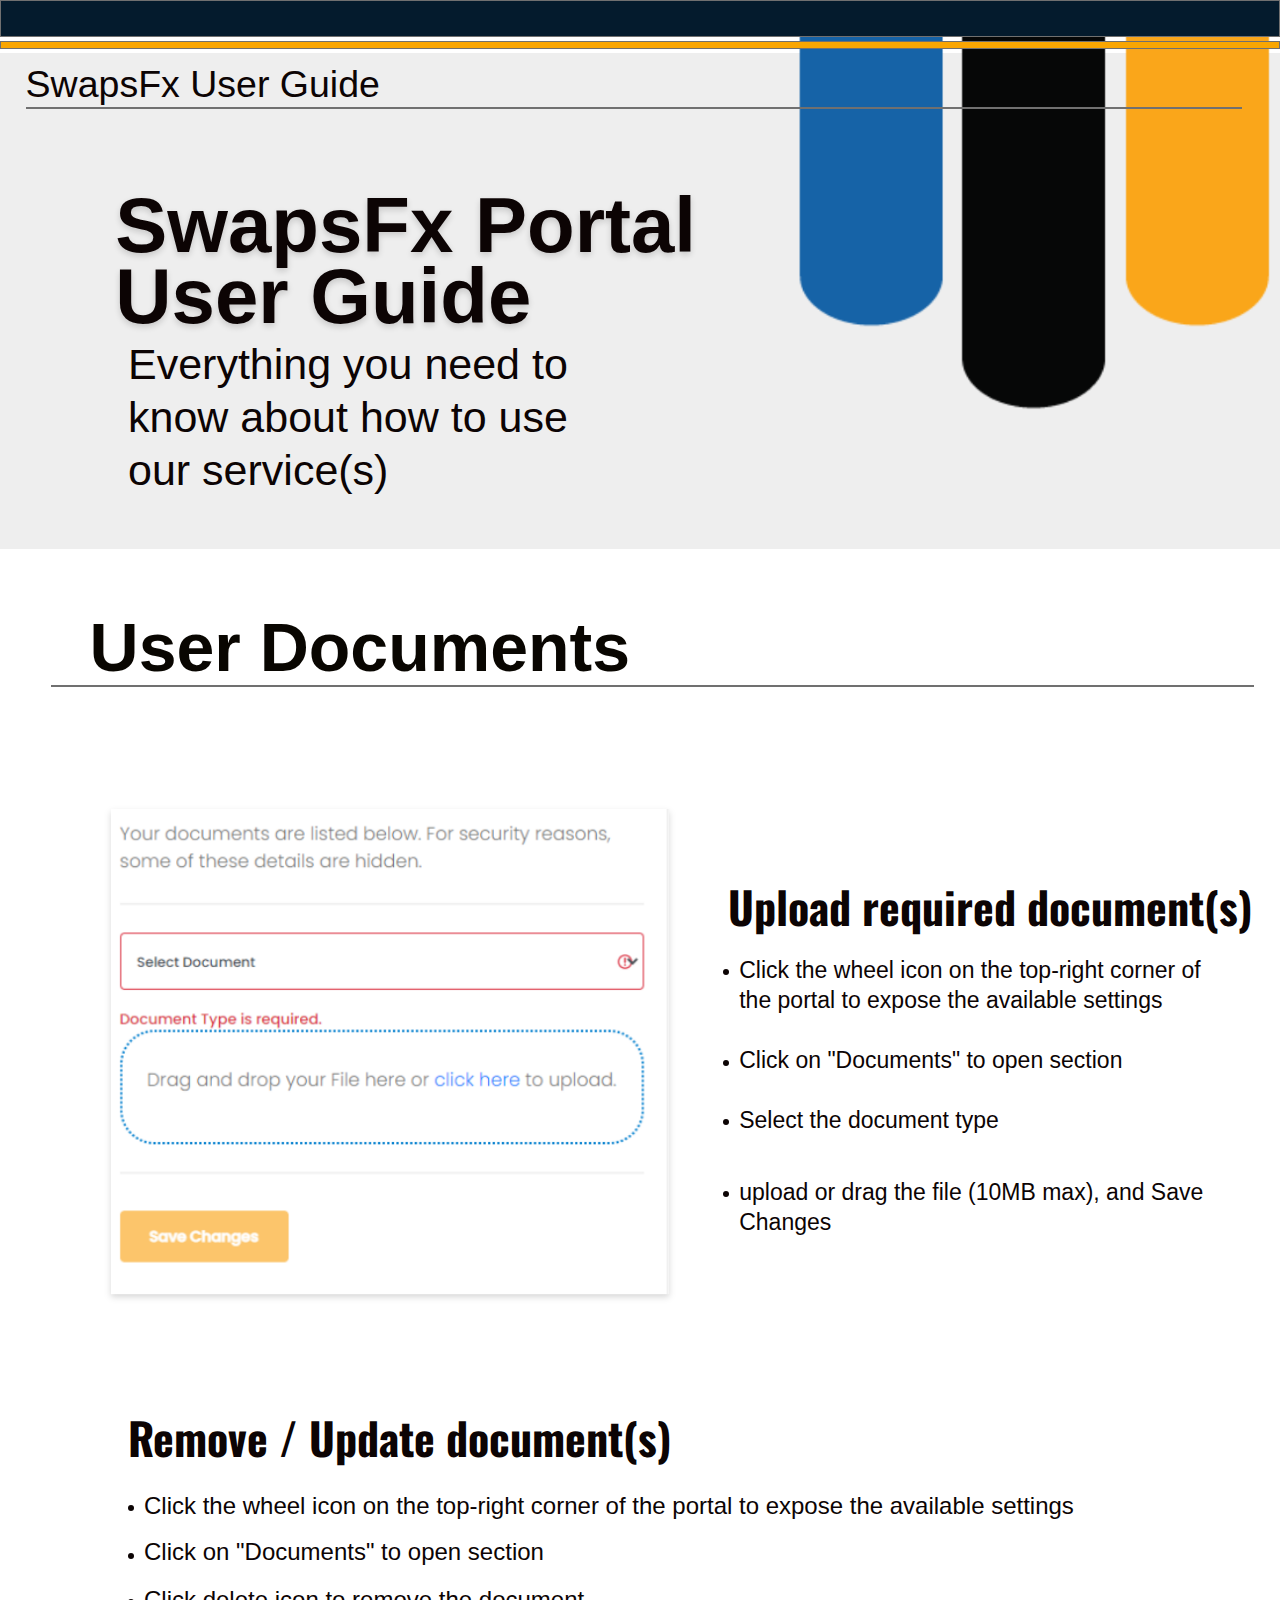
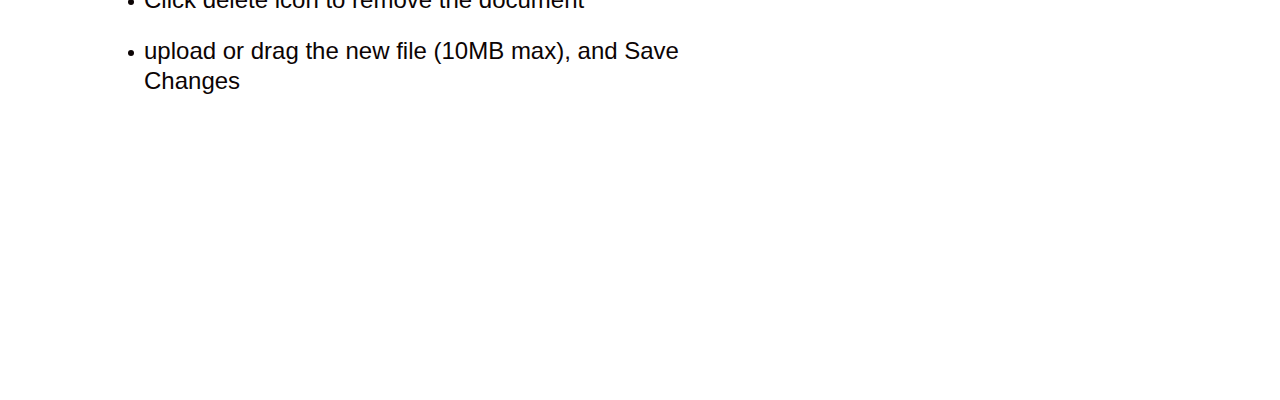
==== commit 84dbc131: "Rename userdocumentupload.html to index.html" ====
--- a/index.html
+++ b/index.html
@@ -6,7 +6,7 @@
     <link rel="shortcut icon" type="image/png" href="https://animaproject.s3.amazonaws.com/home/favicon.png" />
     <meta name="og:type" content="website" />
     <meta name="twitter:card" content="photo" />
-    <link rel="stylesheet" type="text/css" href="css/sign-up.css" />
+    <link rel="stylesheet" type="text/css" href="css/userdocumentupload.css" />
     <style>
       @import url("https://fonts.googleapis.com/css?family=Oswald:300");
 
@@ -227,174 +227,92 @@
       .border-1px-dove-gray {
         border: 1px solid var(--dove-gray);
       }
+      .segoeui-regular-normal-nero-20px {
+        color: var(--nero);
+        font-family: var(--font-family-segoeui-regular);
+        font-style: normal;
+        font-weight: 400;
+      }
       :root {
         --dove-gray: rgba(112, 112, 112, 1);
+        --font-family-segoeui-regular: "SegoeUI-Regular", Helvetica;
+        --font-size-m: 20px;
         --nero: rgba(12, 4, 4, 1);
       }
     </style>
     <meta name="author" content="AnimaApp.com - Design to code, Automated." />
   </head>
   <body style="margin: 0; background: rgba(255, 255, 255, 1)">
-    <input type="hidden" id="anPageName" name="page" value="sign-up" />
-    <div class="sign-up screen">
-      <div class="overlap-group-zHcrMx">
-   <div class="black-top-rectangle-C61RwL border-1px-dove-gray"></div>
-      <div class="yellow-thin-rectangle-C61RwL border-1px-dove-gray"></div>
-      <div class="grey-back-C61RwL"></div>
-      <img class="swapslogoimage-transparent-C61RwL" src="img/swaps-logo-image-transparent@1x.png" />
-      <div class="black-top-rectangle-C61RwL border-1px-dove-gray"></div>
-      <div class="yellow-thin-rectangle-C61RwL border-1px-dove-gray"></div>
-     
-      <div class="swaps-fx-user-guide-C61RwL">SwapsFx User Guide</div>
-      <img class="line-1-C61RwL" src="img/line-1@1x.png" />
-        <div class="swaps-fx-portal-user-guide-ROslHN">SwapsFx Portal <br />User Guide</div>
-        <div class="everything-you-se-our-services-vZhGO4">
-          Everything you need to know about how to use our service(s)
-      </div>
-      <div class="getting-started-C61RwL">Getting Started</div>
-      </div>
-      <img class="line-2-C61RwL" src="img/line-1@1x.png" />
-      <div class="flex-row-xpmbvu">
-      <img class="image-1-C61RwL animate-enter" src="img/image-1@1x.png" />
-      <div class="group-30-C61RwL">
-        <div class="sign-up-xxkKyh">Sign Up</div>
-        <div class="you-can-easily-following-steps-xxkKyh">You can easily sign-up by following the following steps</div>
-        <div class="x1-click-on-the-sign-up-button-xxkKyh">
-          <span class="span0-oh4sro">1.&nbsp;&nbsp; Click on the</span><span class="span1-oh4sro"> Sign Up</span
-          ><span class="span2-oh4sro">
-            button at the top-left hand corner of the homepage<br />2.&nbsp;&nbsp; Complete the create an account
-            form<br />&nbsp;&nbsp;&nbsp;&nbsp;&nbsp;&nbsp;&nbsp;&nbsp;&nbsp;&nbsp;&nbsp;&nbsp;&nbsp;&nbsp;&nbsp;&nbsp;
-            a.&nbsp;&nbsp;Provide your name and email<br />&nbsp;&nbsp;&nbsp;&nbsp;&nbsp;&nbsp;&nbsp;&nbsp;&nbsp;&nbsp;&nbsp;&nbsp;&nbsp;&nbsp;&nbsp;&nbsp;
-            b.&nbsp;&nbsp;Create a strong password<br />3.&nbsp;&nbsp; Click the sign up button</span
-          >
+    <input type="hidden" id="anPageName" name="page" value="userdocumentupload" />
+    <div class="container-center-horizontal">
+      <div class="userdocumentupload screen">
+        <div class="flex-col-C61RwL">
+          <div class="overlap-group-0xy0vn">
+            <div class="black-top-rectangle-y1HRxC border-1px-dove-gray"></div>
+            <div class="yellow-thin-rectangle-y1HRxC border-1px-dove-gray"></div>
+            <div class="grey-back-y1HRxC"></div>
+            <img class="swapslogoimage-transparent-y1HRxC" src="img/swaps-logo-image-transparent@1x.png" />
+            <div class="black-top-rectangle-pqRchW border-1px-dove-gray"></div>
+            <div class="yellow-thin-rectangle-y1HRxC border-1px-dove-gray"></div>
+            <div class="swaps-fx-user-guide-y1HRxC">SwapsFx User Guide</div>
+            <img class="line-1-y1HRxC" src="img/line-1@1x.png" />
+            <div class="swaps-fx-portal-user-guide-y1HRxC">SwapsFx Portal <br />User Guide</div>
+            <div class="everything-you-se-our-services-y1HRxC segoeui-regular-normal-nero-20px">
+              Everything you need to know about how to use our service(s)
+            </div>
+            <div class="user-documents-y1HRxC">User Documents</div>
+          </div>
+          <img class="line-8-0xy0vn" src="img/line-8@1x.png" />
         </div>
-      </div>
-      <div class="lines">
-        <div class="line-3-C61RwL"></div>
-        <div class="line-4-C61RwL"></div>
-        <img class="polygon-1-C61RwL" src="img/polygon-1@1x.png" />
-      <img class="image-2-C61RwL" src="img/image-2@1x.png" />
-      </div>
-    
-      <img class="image-3-C61RwL" src="img/image-3@1x.png" />
-      <div class="account">
-      <div class="account-validation-C61RwL">Account Validation</div>
-      <div class="x1-a-one-time-to-ocess-completed-C61RwL">
-        1.&nbsp;&nbsp; A One Time Token (OTP) is sent to the email provided<br />2.&nbsp;&nbsp; Enter the provided
-        characters in the OTP field<br />3.&nbsp;&nbsp; You are automatically transferred<br />4.&nbsp;&nbsp; Sign up
-        process completed
-      </div>
-
-      <div class="line-6-C61RwL"></div>
-      <div class="line-7-C61RwL"></div>
-      <img class="polygon-2-C61RwL" src="img/polygon-2@1x.png" />
-      </div>
-      <div class="group-1-C61RwL border-1px-dove-gray">
-        <div class="proceed-to-sign-in-VyzZeT">Proceed to Sign In</div>
+        <div class="flex-row-C61RwL">
+          <div class="flex-col-dXBp89">
+            <img class="image-26-0PZcXW" src="img/image-26@1x.png" />
+          <div class="flex-col-Xi618D">
+            <div class="upload-required-documents-y0eQTV">Upload required document(s)</div>
+            <div class="group-19-y0eQTV">
+              <div class="ellipse-44-TwzCqN"></div>
+              <div class="click-the-wheel-ilable-settings-TwzCqN segoeui-regular-normal-nero-20px">
+                Click the wheel icon on the top-right corner of the portal to expose the available settings
+              </div>
+              <div class="ellipse-45-TwzCqN"></div>
+              <div class="click-on-docume-to-open-section-TwzCqN segoeui-regular-normal-nero-20px">
+                Click on &#34;Documents&#34; to open section
+              </div>
+              <div class="ellipse-46-TwzCqN"></div>
+              <div class="select-the-document-type-TwzCqN segoeui-regular-normal-nero-20px">
+                Select the document type
+              </div>
+              <div class="ellipse-47-TwzCqN"></div>
+              <div class="upload-or-drag-nd-save-changes-TwzCqN segoeui-regular-normal-nero-20px">
+                upload or drag the file (10MB max), and Save Changes
+              </div>
+            </div>
+          </div>
+        </div>
+        <div class="words">
+          <div class="remove-update-documents-0PZcXW">Remove / Update document(s)</div>
+          <div class="group-23-C61RwL">
+            <div class="ellipse-44-2eLxbt"></div>
+            <div class="click-the-wheel-ilable-settings-2eLxbt segoeui-regular-normal-nero-20px">
+              Click the wheel icon on the top-right corner of the portal to expose the available settings
+            </div>
+            <div class="ellipse-45-2eLxbt"></div>
+            <div class="click-on-docume-to-open-section-2eLxbt segoeui-regular-normal-nero-20px">
+              Click on &#34;Documents&#34; to open section
+            </div>
+            <div class="ellipse-46-2eLxbt"></div>
+            <div class="click-delete-ic-ve-the-document-2eLxbt segoeui-regular-normal-nero-20px">
+              Click delete icon to remove the document
+            </div>
+            <div class="ellipse-47-2eLxbt"></div>
+            <div class="upload-or-drag-nd-save-changes-2eLxbt segoeui-regular-normal-nero-20px">
+              upload or drag the new file (10MB max), and Save Changes
+            </div>
+          </div>
+        </div>
+       
+       
       </div>
     </div>
-    <script>
-      function ShowOnScroll() {
-        this.toShow = [];
-        this.nextEventY = undefined;
-      }
-
-      ShowOnScroll.prototype.show = function (e) {
-        e.style.display = "";
-      };
-
-      ShowOnScroll.prototype.hide = function (e) {
-        e.style.display = "none";
-      };
-
-      ShowOnScroll.prototype.getTop = function (e) {
-        if (e.Top != undefined && e.Top != 0) {
-          return e.Top;
-        }
-        var top = 0;
-        var iter = e;
-        do {
-          top += iter.offsetTop || 0;
-          iter = iter.offsetParent;
-        } while (iter);
-        e.Top = top;
-        return top;
-      };
-
-      ShowOnScroll.prototype.onScroll = function () {
-        var screenBottom = window.pageYOffset + window.innerHeight;
-        if (this.nextEventY == undefined || this.nextEventY > screenBottom) {
-          return;
-        }
-        this.nextEventY = undefined;
-        for (var i = 0; i < this.toShow.length; i++) {
-          var e = this.toShow[i];
-          var top = this.getTop(e);
-          if (top < screenBottom) {
-            this.show(e);
-            this.toShow.shift();
-            i--;
-          } else {
-            this.nextEventY = top;
-            break;
-          }
-        }
-      };
-
-      ShowOnScroll.prototype.resetScrolling = function () {
-        // Clear state
-        var screenBottom = window.pageYOffset + window.innerHeight;
-        for (var i = 0; i < this.toShow.length; i++) {
-          var e = this.toShow[i];
-          this.show(e);
-        }
-        this.toShow = [];
-        this.nextEventY == undefined;
-
-        // Collect items
-        var itemsToShowOnScroll = Array.prototype.slice.call(document.getElementsByTagName("*"));
-        itemsToShowOnScroll = itemsToShowOnScroll.filter(function (e) {
-          return e.getAttribute("show-on-scroll") != undefined;
-        });
-        var getTop = this.getTop;
-        itemsToShowOnScroll.sort(function (a, b) {
-          return getTop(a) - getTop(b);
-        });
-        for (var i = 0; i < itemsToShowOnScroll.length; i++) {
-          var e = itemsToShowOnScroll[i];
-          var top = this.getTop(e);
-          if (top < screenBottom) {
-            continue;
-          }
-          this.toShow.push(e);
-          this.hide(e);
-          this.nextEventY = this.nextEventY != undefined ? this.nextEventY : top;
-        }
-      };
-
-      ShowOnScroll.prototype.handleEvent = function (e) {
-        switch (e.type) {
-          case "scroll":
-            this.onScroll();
-            break;
-          case "resize":
-            this.resetScrolling();
-            break;
-        }
-      };
-
-      ShowOnScroll.prototype.init = function () {
-        this.resetScrolling();
-        window.addEventListener("scroll", this);
-        window.addEventListener("resize", this);
-      };
-
-      // After anima-src
-      setTimeout(function () {
-        var instShowOnScroll = new ShowOnScroll();
-        instShowOnScroll.init();
-      }, 250);
-    </script>
-      
   </body>
 </html>
--- a/css/userdocumentupload.css
+++ b/css/userdocumentupload.css
@@ -0,0 +1,932 @@
+/* screen - userdocumentupload */
+
+.userdocumentupload {
+  align-items: flex-end;
+  background-color: rgba(255,255,255,1.0);
+  box-sizing: border-box;
+  display: flex;
+  flex-direction: column;
+  height: auto;
+  justify-content: flex-start;
+  overflow: hidden;
+  overflow-x: hidden;
+  position: relative;
+  width: 100%;
+}
+.userdocumentupload .black-top-rectangle-pqRchW {
+  background-color: rgba(4,27,45,1.0);
+  height: 37px;
+  position: absolute;
+  top: 0px;
+  width: 100%;
+}
+.userdocumentupload .black-top-rectangle-y1HRxC {
+  background-color: rgba(4,27,45,1.0);
+  height: 37px;
+  position: absolute;
+  top: 0px;
+  width: 100%;
+}
+.userdocumentupload .click-delete-ic-ve-the-document-2eLxbt {
+  background-color: transparent;
+  bottom: calc(42.02% - 12px);
+  height: 29px;
+  left: 16px;
+  letter-spacing: 0.00px;
+  line-height: 30px;
+  position: absolute;
+  text-align: left;
+  white-space: nowrap;
+  width: calc(100.00% - 266px);
+}
+.userdocumentupload .click-on-docume-to-open-section-2eLxbt {
+  background-color: transparent;
+  height: 29px;
+  left: 16px;
+  letter-spacing: 0.00px;
+  line-height: 30px;
+  position: absolute;
+  text-align: left;
+  top: calc(26.89% - 8px);
+  white-space: nowrap;
+  width: 435px;
+}
+.userdocumentupload .click-on-docume-to-open-section-TwzCqN {
+  background-color: transparent;
+  height: 29px;
+  left: 16px;
+  letter-spacing: 0.00px;
+  line-height: 30px;
+  position: absolute;
+  text-align: left;
+  top: calc(35.89% - 8px);
+  white-space: nowrap;
+  width: 435px;
+}
+.userdocumentupload .click-the-wheel-ilable-settings-2eLxbt {
+  background-color: transparent;
+  height: 29px;
+  left: 16px;
+  letter-spacing: 0.00px;
+  line-height: 30px;
+  position: absolute;
+  text-align: left;
+  top: -5px;
+  white-space: nowrap;
+  width: calc(100.00% - 14px);
+}
+.userdocumentupload .click-the-wheel-ilable-settings-TwzCqN {
+  background-color: transparent;
+  height: 29px;
+  left: 16px;
+  letter-spacing: 0.00px;
+  line-height: 30px;
+  position: absolute;
+  text-align: left;
+  top: -5px;
+  width: calc(100.00% - 14px);
+}
+.userdocumentupload .ellipse-44-2eLxbt {
+  background-color: var(--nero);
+  border-radius: 3px;
+  height: 6px;
+  left: 0px;
+  position: absolute;
+  top: 9px;
+  width: 6px;
+}
+.userdocumentupload .ellipse-44-TwzCqN {
+  background-color: var(--nero);
+  border-radius: 3px;
+  height: 6px;
+  left: 0px;
+  position: absolute;
+  top: 9px;
+  width: 6px;
+}
+.userdocumentupload .ellipse-45-2eLxbt {
+  background-color: var(--nero);
+  border-radius: 3px;
+  height: 6px;
+  left: 0px;
+  position: absolute;
+  top: calc(32.39% - 2px);
+  width: 6px;
+}
+.userdocumentupload .ellipse-45-TwzCqN {
+  background-color: var(--nero);
+  border-radius: 3px;
+  height: 6px;
+  left: 0px;
+  position: absolute;
+  top: calc(39.39% - 2px);
+  width: 6px;
+}
+.userdocumentupload .ellipse-46-2eLxbt {
+  background-color: var(--nero);
+  border-radius: 3px;
+  bottom: calc(41.55% - 2px);
+  height: 6px;
+  left: 0px;
+  position: absolute;
+  width: 6px;
+}
+.userdocumentupload .ellipse-46-TwzCqN {
+  background-color: var(--nero);
+  border-radius: 3px;
+  bottom: calc(41.55% - 2px);
+  height: 6px;
+  left: 0px;
+  position: absolute;
+  width: 6px;
+  top: 159px;
+}
+.userdocumentupload .ellipse-47-2eLxbt {
+  background-color: var(--nero);
+  border-radius: 3px;
+  bottom: 22px;
+  height: 6px;
+  left: 0px;
+  position: absolute;
+  width: 6px;
+}
+.userdocumentupload .ellipse-47-TwzCqN {
+  background-color: var(--nero);
+  border-radius: 3px;
+  bottom: 22px;
+  height: 6px;
+  left: 0px;
+  position: absolute;
+  width: 6px;
+}
+.userdocumentupload .everything-you-se-our-services-y1HRxC {
+  background-color: transparent;
+  height: auto;
+  left: 10%;
+  letter-spacing: 0.00px;
+  line-height: 53px;
+  position: absolute;
+  text-align: left;
+  top: 253px;
+  width: 600px;
+  font-size: 26px !important;
+}
+.userdocumentupload .flex-col-C61RwL {
+  align-items: flex-start;
+  background-color: transparent;
+  box-sizing: border-box;
+  display: flex;
+  flex-direction: column;
+  flex-shrink: 1;
+  height: auto;
+  justify-content: flex-start;
+  position: relative;
+  top: 0px;
+  width: 100%;
+}
+.userdocumentupload .flex-col-Xi618D {
+  align-items: flex-start;
+  background-color: transparent;
+  box-sizing: border-box;
+  display: flex;
+  flex-direction: column;
+  flex-shrink: 1;
+  height: auto;
+  justify-content: flex-start;
+  margin-left: -2%;
+  margin-right: auto;
+  margin-top: 16%;
+  position: relative;
+  width: 38%;
+}
+.userdocumentupload .words {
+  align-self: flex-start;
+    background-color: transparent;
+    flex-shrink: 1;
+    height: auto;
+    margin-left: 10%;
+    margin-right: auto;
+    margin-top: 5%;
+    object-fit: cover;
+    position: relative;
+    width: 68%;
+}
+.container-center-horizontal {
+  height: 2000px;
+}
+.userdocumentupload .flex-col-dXBp89 {
+  align-items: flex-start;
+  background-color: transparent;
+  box-sizing: border-box;
+  display: flex;
+  flex-flow: row wrap;
+  flex-shrink: 1;
+  height: auto;
+  justify-content: flex-start;
+  position: relative;
+  width: 100%;
+}
+.userdocumentupload .flex-row-C61RwL {
+  align-items: flex-start;
+  background-color: transparent;
+  box-sizing: border-box;
+  display: flex;
+  flex-flow: row wrap;
+  flex-shrink: 1;
+  height: auto;
+  justify-content: flex-start;
+  position: relative;
+  width: 100%;
+}
+.userdocumentupload .grey-back-y1HRxC {
+  background-color: rgba(238,238,238,1.0);
+  height: 106%;
+  position: absolute;
+  top: 53px;
+  width: 100%;
+}
+.userdocumentupload .group-19-y0eQTV {
+  align-self: flex-end;
+  background-color: transparent;
+  flex-shrink: 1;
+  height: 259px;
+  margin-top: 38px;
+  position: relative;
+  width: 100%;
+  font-size: 23px;
+}
+.userdocumentupload .group-23-C61RwL {
+  background-color: transparent;
+  flex-shrink: 1;
+  height: 182px;
+  margin-left: 0%;
+  margin-top: 5%;
+  position: relative;
+  width: 80%;
+  font-size: 24px;
+}
+.userdocumentupload .image-26-0PZcXW {
+  align-items: flex-start;
+  background-color: transparent;
+  box-sizing: border-box;
+  display: flex;
+  flex-direction: column;
+  flex-shrink: 1;
+  height: auto;
+  justify-content: flex-start;
+  position: relative;
+  width: 45%;
+  margin-left: 8%;
+  margin-right: auto;
+  margin-top: 9%;
+}
+.userdocumentupload .line-1-y1HRxC {
+  background-color: transparent;
+  height: 2px;
+  margin-left: 2%;
+  object-fit: cover;
+  position: absolute;
+  top: 107px;
+  width: 95%;
+}
+.userdocumentupload .line-8-0xy0vn {
+  background-color: transparent;
+  flex-shrink: 1;
+  height: 2px;
+  margin-left: 4%;
+  object-fit: cover;
+  position: relative;
+  width: 94%;
+  margin-top: 13%;
+}
+.userdocumentupload .overlap-group-0xy0vn {
+  background-color: transparent;
+  flex-shrink: 1;
+  height: auto;
+  position: relative;
+  width: 100%;
+}
+.userdocumentupload .remove-update-documents-0PZcXW {
+  background-color: transparent;
+  color: var(--nero);
+  flex-shrink: 1;
+  font-family: 'Oswald', Helvetica;
+  font-size: 44px;
+  font-style: normal;
+  font-weight: bold;
+  height: auto;
+  letter-spacing: 0.00px;
+  line-height: 30px;
+  margin-top: 6%;
+  position: relative;
+  text-align: left;
+  white-space: nowrap;
+  width: auto;
+}
+.userdocumentupload .select-the-document-type-TwzCqN {
+  background-color: transparent;
+  bottom: calc(42.02% - 12px);
+  height: 29px;
+  left: 16px;
+  letter-spacing: 0.00px;
+  line-height: 30px;
+  position: absolute;
+  text-align: left;
+  white-space: nowrap;
+  width: calc(100.00% - 266px);
+  top: 145px;
+}
+.userdocumentupload .swaps-fx-portal-user-guide-y1HRxC {
+  background-color: transparent;
+  color: var(--nero);
+  font-family: 'OswaldRegular-Regular', Helvetica;
+  font-size: 44px;
+  font-style: normal;
+  font-weight: bold;
+  height: auto;
+  left: 9%;
+  letter-spacing: 0.00px;
+  line-height: 48px;
+  position: absolute;
+  text-align: left;
+  text-shadow: 0px 3px 6px rgb(0 0 0 / 16%);
+  top: 155px;
+  white-space: nowrap;
+  width: auto;
+}
+.userdocumentupload .swaps-fx-user-guide-y1HRxC {
+  background-color: transparent;
+  color: var(--nero);
+  font-family: 'SegoeUI-Regular', Helvetica;
+  font-size: 37.5px;
+  font-style: normal;
+  font-weight: 400;
+  height: auto;
+  margin-left: 2%;
+  letter-spacing: 0.00px;
+  line-height: 25px;
+  position: absolute;
+  text-align: left;
+  top: 72px;
+  white-space: nowrap;
+  width: auto;
+}
+.userdocumentupload .swapslogoimage-transparent-y1HRxC {
+  background-color: transparent;
+  height: auto;
+  margin-left: 25%;
+  object-fit: cover;
+  position: relative;
+  width: 111%;
+  margin-top: -15%;
+}
+.userdocumentupload .upload-or-drag-nd-save-changes-2eLxbt {
+  background-color: transparent;
+  bottom: 3px;
+  height: 39px;
+  left: 16px;
+  letter-spacing: 0.00px;
+  line-height: 30px;
+  position: absolute;
+  text-align: left;
+  width: 90%;
+}
+.userdocumentupload .upload-or-drag-nd-save-changes-TwzCqN {
+  background-color: transparent;
+  bottom: 3px;
+  height: 39px;
+  left: 16px;
+  letter-spacing: 0.00px;
+  line-height: 30px;
+  position: absolute;
+  text-align: left;
+  width: 515px;
+}
+.userdocumentupload .upload-required-documents-y0eQTV {
+  background-color: transparent;
+  color: var(--nero);
+  flex-shrink: 1;
+  font-family: 'Oswald', Helvetica;
+  font-size: 44px;
+  font-style: normal;
+  font-weight: bold;
+  height: auto;
+  letter-spacing: 0.00px;
+  line-height: 30px;
+  position: relative;
+  text-align: left;
+  white-space: nowrap;
+  margin-left: 1%;
+  width: auto;
+}
+.userdocumentupload .user-documents-y1HRxC {
+  background-color: transparent;
+  color: rgba(9,6,1,1.0);
+  font-family: 'OswaldRegular-Regular', Helvetica;
+  font-size: 30px;
+  font-style: normal;
+  font-weight: bolder;
+  height: auto;
+  margin-left: 7%;
+  letter-spacing: 0.00px;
+  line-height: 30px;
+  position: absolute;
+  text-align: left;
+  white-space: nowrap;
+  width: auto;
+}
+.userdocumentupload .yellow-thin-rectangle-y1HRxC {
+  background-color: rgba(249,166,2,1.0);
+  height: 8px;
+  left: 0px;
+  position: absolute;
+  top: 41px;
+  width: 100%;
+}
+.userdocumentupload .yellow-thin-rectangle-y1HRxC {
+  background-color: rgba(249,166,2,1.0);
+  height: 8px;
+  left: 0px;
+  position: absolute;
+  top: 41px;
+  width: 100%;
+}
+
+
+@media (min-width: 2000px) {
+  .userdocumentupload .swaps-fx-user-guide-y1HRxC {
+    font-size: 46.5px;
+  }
+  .userdocumentupload .swaps-fx-portal-user-guide-y1HRxC {
+    font-size: 150px;
+    line-height: 143px;
+    top: 239px;
+  }
+  .userdocumentupload .everything-you-se-our-services-y1HRxC {
+    top: 540px;
+    width: 612px;
+    font-size: 51px !important;
+  }
+  .userdocumentupload .user-documents-y1HRxC {
+    font-size: 125px !important;
+  }
+  .userdocumentupload .swapslogoimage-transparent-y1HRxC {
+    margin-top: -22%;
+  }
+  .userdocumentupload .upload-required-documents-y0eQTV,
+  .userdocumentupload .remove-update-documents-0PZcXW {
+    font-size: 68px !important;
+  }
+  .userdocumentupload .group-19-y0eQTV {
+    height: 291px !important;
+    margin-top: 82px;
+  }
+  .userdocumentupload .select-the-document-type-TwzCqN {
+    top: 176px;
+  }
+  .userdocumentupload .ellipse-46-TwzCqN {
+    top: 192px;
+  }
+  .userdocumentupload .group-19-y0eQTV,
+  .userdocumentupload .group-23-C61RwL {
+    font-size: 38px !important;
+  }
+  .userdocumentupload .group-23-C61RwL {
+    height: 258px !important;
+  }
+  .container-center-horizontal {
+    height: 3000px;
+  }
+  .userdocumentupload .click-the-wheel-ilable-settings-TwzCqN,
+  .userdocumentupload .upload-or-drag-nd-save-changes-TwzCqN {
+    line-height: 39px;
+  }
+}
+
+
+@media (max-width: 2000px) {
+  .userdocumentupload .swaps-fx-portal-user-guide-y1HRxC {
+    font-size: 105px;
+    line-height: 96px;
+    top: 190px;
+  }
+  .userdocumentupload .everything-you-se-our-services-y1HRxC {
+    top: 382px;
+    width: 581px;
+    font-size: 46.5px !important;
+  }
+  .userdocumentupload .user-documents-y1HRxC {
+    top: 135%;
+    font-size: 91.5px;
+  }
+  .userdocumentupload .swapslogoimage-transparent-y1HRxC {
+    margin-top: -18%;
+  }
+  
+  .userdocumentupload .line-8-0xy0vn {
+    margin-top: 15%;
+  }
+  .container-center-horizontal {
+    height: 2500px;
+  }
+}
+
+
+@media (min-width: 1500px) {
+  .userdocumentupload .grey-back-y1HRxC {
+    height: 104%;
+  }
+  .userdocumentupload .line-1-y1HRxC {
+    top: 110px;
+  }
+  .userdocumentupload .user-documents-y1HRxC {
+    font-size: 82px !important;
+    top: 129%;
+  }
+  .userdocumentupload .upload-required-documents-y0eQTV,
+  .userdocumentupload .remove-update-documents-0PZcXW
+   {
+    font-size: 50px;
+  }
+  .userdocumentupload .group-19-y0eQTV,
+  .userdocumentupload .group-23-C61RwL {
+    font-size: 27px;
+  }
+  .userdocumentupload .group-23-C61RwL {
+    height: 199px;
+  }
+}
+
+
+@media (max-width: 1500px) {
+  .userdocumentupload .swaps-fx-portal-user-guide-y1HRxC {
+    font-size: 78px;
+    line-height: 71px;
+    top: 190px;
+  }
+  .userdocumentupload .everything-you-se-our-services-y1HRxC {
+    top: 338px;
+    font-size: 43px !important;
+    width: 500px;
+  }
+  .userdocumentupload .user-documents-y1HRxC {
+    font-size: 68px !important;
+  }
+  
+  .userdocumentupload .line-8-0xy0vn {
+    margin-top: 17%;
+  } 
+  .container-center-horizontal {
+    height: 2000px;
+  }
+}
+
+
+
+@media (max-width: 1200px) {
+  .userdocumentupload .grey-back-y1HRxC {
+    height: 91%;
+  }
+  .userdocumentupload .swapslogoimage-transparent-y1HRxC {
+    margin-left: 6%;
+    width: 138%;
+    margin-top: -23%;
+  }
+  .userdocumentupload .swaps-fx-user-guide-y1HRxC {
+    font-size: 30px;
+    top: 57px;
+  }
+  .userdocumentupload .line-1-y1HRxC {
+    top: 85px;
+  }
+  .userdocumentupload .swaps-fx-portal-user-guide-y1HRxC {
+    font-size: 62px;
+    line-height: 61px;
+    top: 155px;
+  }
+  .userdocumentupload .everything-you-se-our-services-y1HRxC {
+    top: 278px;
+    font-size: 42px !important;
+    width: 500px;
+    line-height: 37px;
+  }
+  .userdocumentupload .user-documents-y1HRxC {
+    font-size: 54px !important;
+    top: 119%;
+  }
+  .userdocumentupload .line-8-0xy0vn {
+    margin-top: 15%;
+  }
+  .userdocumentupload .group-19-y0eQTV,
+  .userdocumentupload .group-23-C61RwL {
+    height: 175px;
+    font-size: 17px;
+  }
+  .userdocumentupload .upload-required-documents-y0eQTV,
+  .userdocumentupload .remove-update-documents-0PZcXW {
+    font-size: 36px;
+  }
+  .container-center-horizontal {
+    height: 1700px;
+  }
+  .userdocumentupload .ellipse-45-TwzCqN {
+    top: calc(63.39% - 2px);
+  }
+  .userdocumentupload .click-on-docume-to-open-section-TwzCqN {
+    top: calc(58.89% - 8px);
+  }
+  .userdocumentupload .ellipse-46-TwzCqN {
+    top: 146px;
+  }
+  .userdocumentupload .select-the-document-type-TwzCqN {
+    top: 131px;
+  }
+  .userdocumentupload .ellipse-47-TwzCqN {
+    top: 189px;
+  }
+  .userdocumentupload .upload-or-drag-nd-save-changes-TwzCqN {
+    top: 174px;
+    width: 90%;
+  }
+
+}
+
+
+@media(max-width: 900px) {
+  .userdocumentupload .grey-back-y1HRxC {
+    height: 125%;
+  }
+  .userdocumentupload .swapslogoimage-transparent-y1HRxC {
+    margin-left: 29%;
+    width: 104%;
+    margin-top:-11%;
+  }
+  .userdocumentupload .swaps-fx-portal-user-guide-y1HRxC {
+    font-size: 41px;
+    line-height: 51px;
+    top: 155px;
+  }
+  .userdocumentupload .everything-you-se-our-services-y1HRxC {
+    top: 256px;
+    font-size: 31px !important;
+    width: 378px;
+    line-height: 34px;
+  }
+  .userdocumentupload .user-documents-y1HRxC  {
+    font-size: 39px !important;
+    margin-top: 15%;
+  }
+  .userdocumentupload .line-8-0xy0vn  {
+    margin-top: 29%;
+  }
+  .userdocumentupload .flex-row-C61RwL {
+    flex-direction: column;
+  }
+ 
+  .userdocumentupload .upload-required-documents-y0eQTV,
+  .userdocumentupload .remove-update-documents-0PZcXW {
+    font-size: 45px;
+  }
+  .userdocumentupload .flex-col-dXBp89 {
+    flex-direction: column;
+  }
+  .userdocumentupload .image-26-0PZcXW {
+    margin-left: auto;
+    margin-right: auto;
+    width: 47%;
+  }
+  .userdocumentupload .flex-col-Xi618D {
+    margin-left: 19%;
+    margin-top: 11%;
+    width: 70%;
+  }
+  .userdocumentupload .group-19-y0eQTV {
+    height: 161px;
+  }
+  .userdocumentupload .group-19-y0eQTV,
+  .userdocumentupload .group-23-C61RwL {
+    font-size: 21px;
+    margin-left: 1%;
+    margin-right: auto;
+    width: 90%;
+  }
+  .container-center-horizontal {
+    height: 2000px;
+  }
+  .userdocumentupload .words {
+    margin-left: 20%;
+    margin-top: 19%;
+  }
+  .userdocumentupload .click-the-wheel-ilable-settings-2eLxbt {
+    white-space: normal;
+  }
+  .userdocumentupload .click-on-docume-to-open-section-2eLxbt {
+    top: calc(37.89% - 8px);
+  }
+  .userdocumentupload .ellipse-47-2eLxbt {
+    top: 214px;
+  }
+  .userdocumentupload .upload-or-drag-nd-save-changes-2eLxbt {
+    top: 199px;
+  }
+  .userdocumentupload .ellipse-45-2eLxbt {
+    top: calc(40.39% - 2px);
+  }
+  .userdocumentupload .group-23-C61RwL {
+    height: 292px;
+    margin-top: 8%;
+  }
+}
+
+
+@media (max-width: 600px) {
+  .userdocumentupload .grey-back-y1HRxC {
+    top: 23px;
+    height: 129%;
+  }
+  .userdocumentupload .swaps-fx-user-guide-y1HRxC {
+    font-size: 22.5px;
+    top: 48px;
+  }
+  .userdocumentupload .line-1-y1HRxC {
+    top: 74px;
+  }
+  .userdocumentupload .swaps-fx-portal-user-guide-y1HRxC {
+    font-size: 32px;
+    line-height: 31px;
+    top: 109px;
+  }
+  .userdocumentupload .everything-you-se-our-services-y1HRxC {
+    top: 169px;
+    font-size: 18px !important;
+    width: 205px;
+    line-height: 20px;
+  }
+  .userdocumentupload .user-documents-y1HRxC {
+    font-size: 25px;
+    margin-top: 11%;
+  }
+  .userdocumentupload .line-8-0xy0vn {
+    margin-top: 26%;
+  }
+  .userdocumentupload .upload-required-documents-y0eQTV,
+  .userdocumentupload .remove-update-documents-0PZcXW {
+    font-size: 26px;
+  }
+  .userdocumentupload .group-19-y0eQTV,
+  .userdocumentupload .group-23-C61RwL {
+    font-size: 13px;
+    height: 100px;
+    margin-top: 6%;
+  }
+  .userdocumentupload .image-26-0PZcXW {
+    margin-top: 16%;
+  }
+  .container-center-horizontal {
+    height: 1500px;
+  }
+  .userdocumentupload .ellipse-45-TwzCqN {
+    top: calc(95.39% - 2px);
+  }
+  .userdocumentupload .click-on-docume-to-open-section-TwzCqN {
+    top: calc(87.89% - 8px);
+  }
+  .userdocumentupload .ellipse-46-TwzCqN {
+    top: 125px;
+  }
+  .userdocumentupload .select-the-document-type-TwzCqN {
+    top: 112px;
+  }
+  .userdocumentupload .upload-or-drag-nd-save-changes-TwzCqN {
+    top: 143px;
+  }
+  .userdocumentupload .ellipse-47-TwzCqN {
+    top: 159px;
+  }
+  .userdocumentupload .words {
+    margin-top: 37%;
+  }
+  .userdocumentupload .ellipse-45-2eLxbt {
+    top: calc(84.39% - 2px);
+  }
+  .userdocumentupload .click-on-docume-to-open-section-2eLxbt {
+    top: calc(75.89% - 8px);
+  }
+  .userdocumentupload .ellipse-46-2eLxbt {
+    top: 111px;
+  }
+  .userdocumentupload .click-delete-ic-ve-the-document-2eLxbt {
+    top: 97px;
+  }
+  .userdocumentupload .ellipse-47-2eLxbt {
+    top: 145px;
+  }
+  .userdocumentupload .upload-or-drag-nd-save-changes-2eLxbt {
+    top: 132px;
+  }
+}
+
+
+
+@media (max-width: 400px) {
+  .userdocumentupload .grey-back-y1HRxC  {
+    top: 23px;
+    height: 147%;
+  }
+  .userdocumentupload .swapslogoimage-transparent-y1HRxC {
+    margin-top: -6%;
+    width: 1;
+  }
+  .userdocumentupload .swaps-fx-user-guide-y1HRxC {
+    font-size: 18px;
+    top: 48px;
+  }
+  .userdocumentupload .line-1-y1HRxC {
+    top: 72px;
+  }
+  .userdocumentupload .swaps-fx-portal-user-guide-y1HRxC {
+    font-size: 25.5px;
+    line-height: 26px;
+    top: 116px;
+  }
+  .userdocumentupload .everything-you-se-our-services-y1HRxC {
+    top: 169px;
+    font-size: 16.5px !important;
+    width: 153px;
+    line-height: 14px;
+  }
+  .userdocumentupload .user-documents-y1HRxC {
+    margin-top: 22%;
+    font-size: 23.5px !important;
+  }
+  .userdocumentupload .line-8-0xy0vn {
+    margin-top: 39%;
+  }
+  .userdocumentupload .upload-required-documents-y0eQTV,
+  .userdocumentupload .remove-update-documents-0PZcXW {
+    font-size: 19px;
+  }
+  .userdocumentupload .group-19-y0eQTV,
+  .userdocumentupload .group-23-C61RwL {
+    font-size: 9px;
+    height: 73px;
+    margin-top: 12px;
+  }
+  .userdocumentupload .image-26-0PZcXW {
+    margin-top: 20%;
+  }
+  .container-center-horizontal {
+    height: 1200px;
+  }
+  .userdocumentupload .words {
+    margin-top: 44%;
+  }
+  .userdocumentupload .ellipse-46-2eLxbt {
+    top: 88px;
+  }
+  .userdocumentupload .click-delete-ic-ve-the-document-2eLxbt {
+    top: 75px;
+  }
+  .userdocumentupload .ellipse-47-2eLxbt {
+    top: 116px;
+  }
+  .userdocumentupload .upload-or-drag-nd-save-changes-2eLxbt {
+    top: 103px;
+  }
+  .userdocumentupload .ellipse-46-TwzCqN {
+    top: 100px;
+  }
+  .userdocumentupload .select-the-document-type-TwzCqN {
+    top: 87px;
+  }
+  .userdocumentupload .upload-or-drag-nd-save-changes-TwzCqN {
+    top: 117px;
+  }
+  .userdocumentupload .ellipse-47-TwzCqN {
+    top: 131px;
+  }
+}
+
+
+
+@media (max-width: 300px) {
+  .userdocumentupload .grey-back-y1HRxC {
+    height: 144%;
+  }
+  .userdocumentupload .swaps-fx-user-guide-y1HRxC {
+    font-size: 15px;
+    top: 42px;
+  }
+  .userdocumentupload .line-1-y1HRxC {
+    top: 63px;
+  }
+  .userdocumentupload .user-documents-y1HRxC {
+    top: 89%;
+  }
+  .userdocumentupload .line-8-0xy0vn {
+    margin-top: 79px;
+  }
+  .container-center-horizontal {
+    height: 700px;
+  }
+}
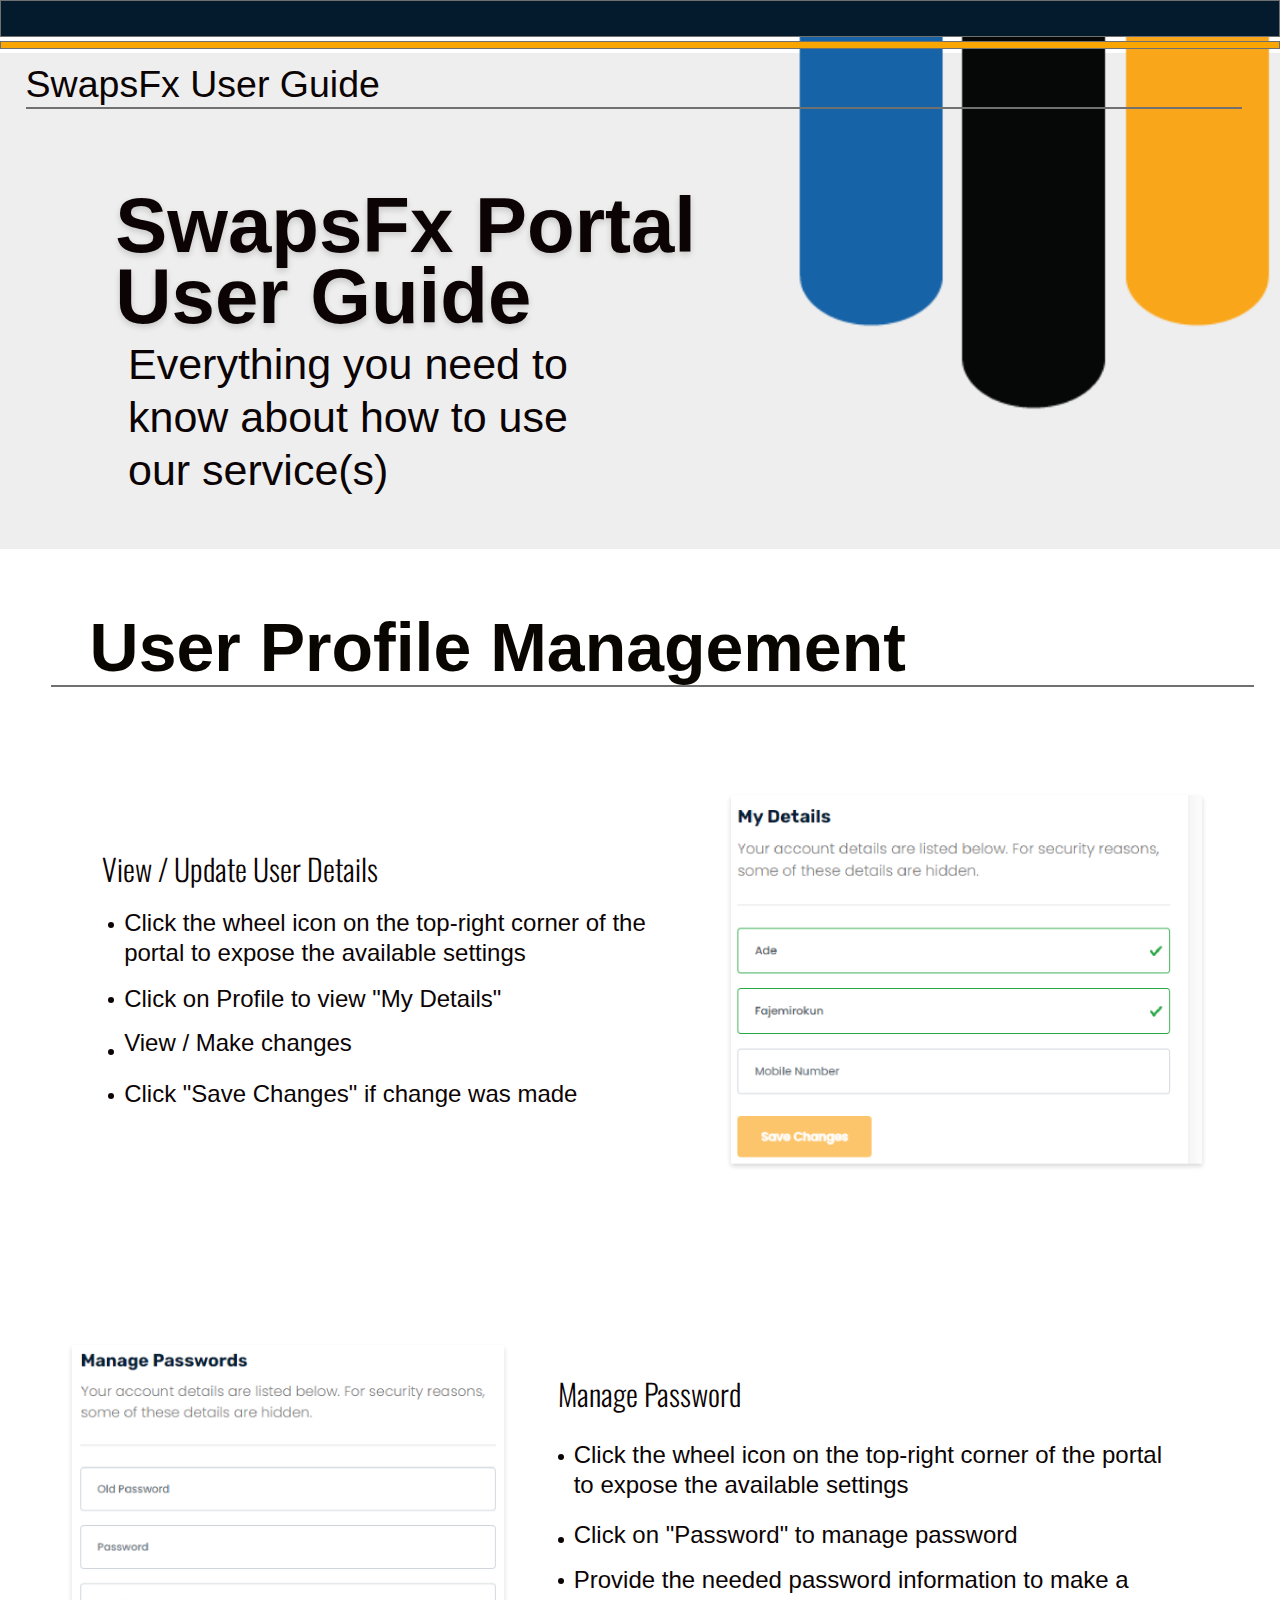
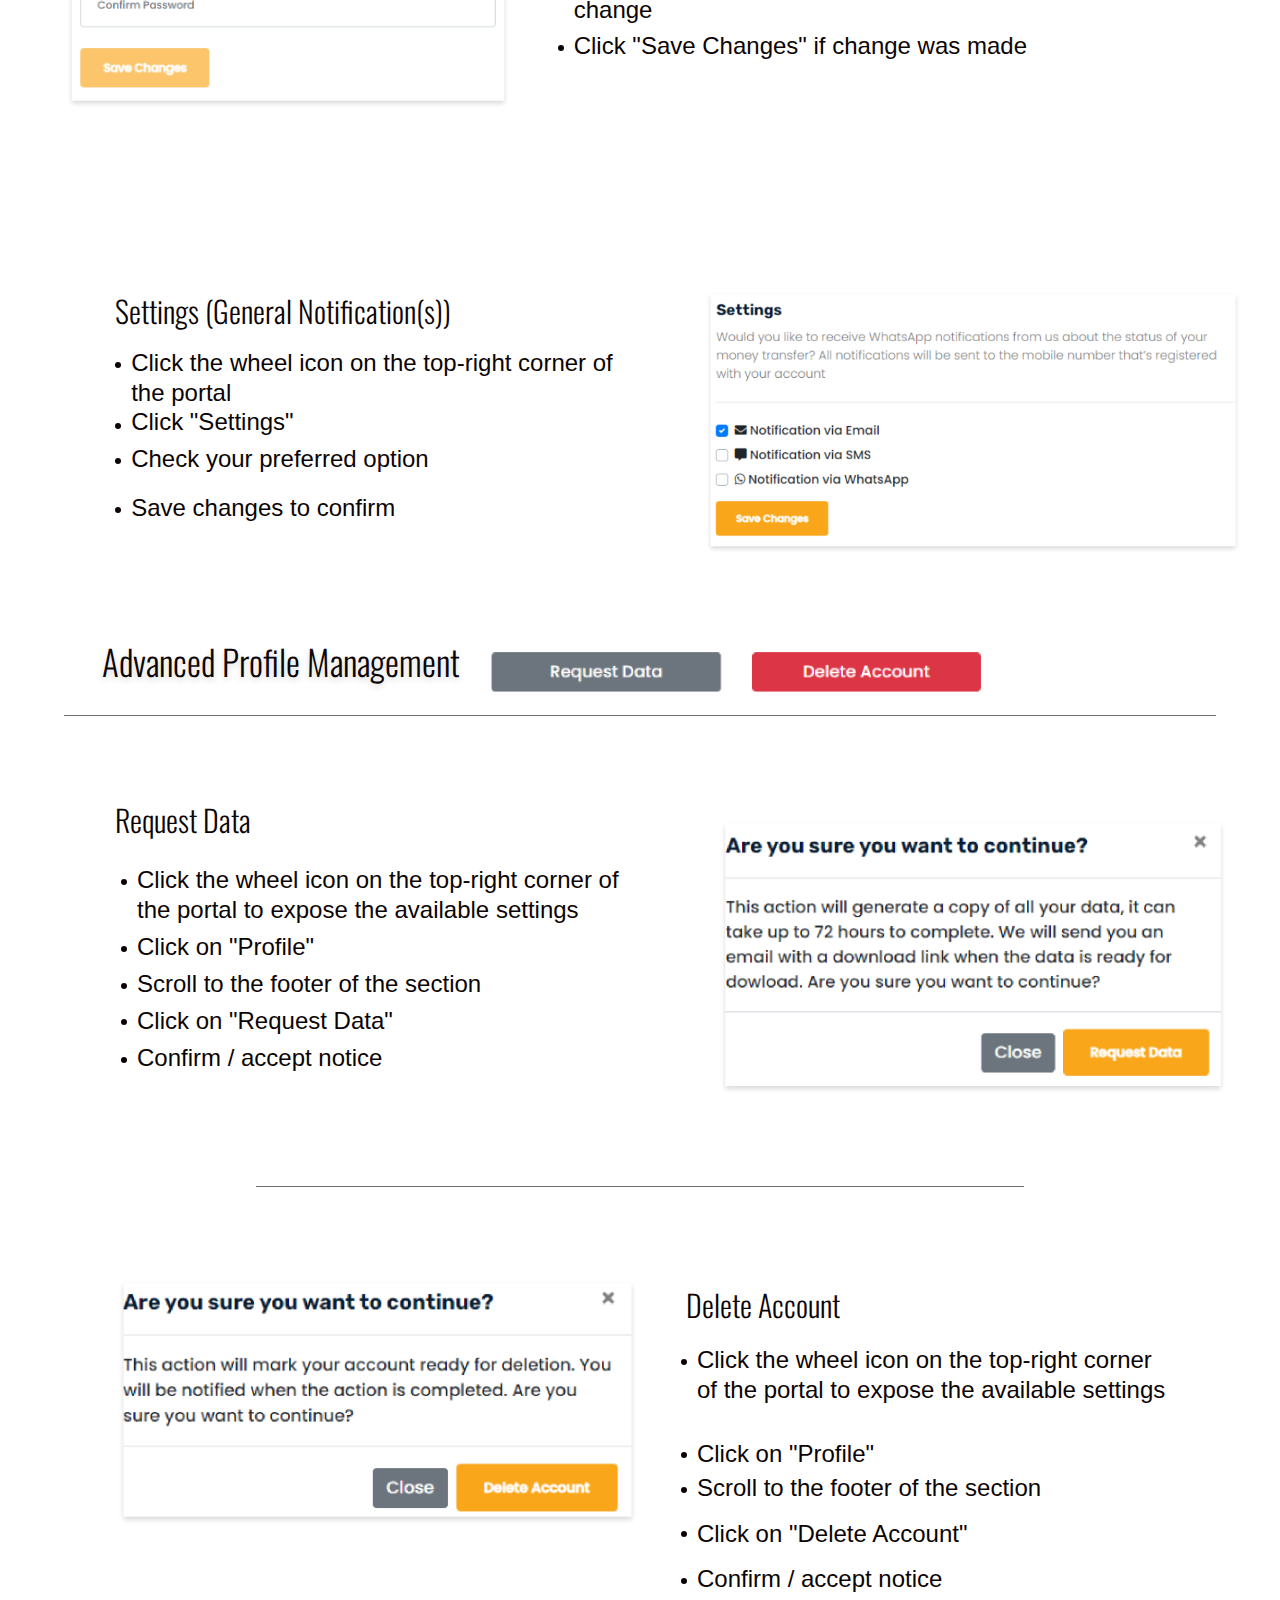
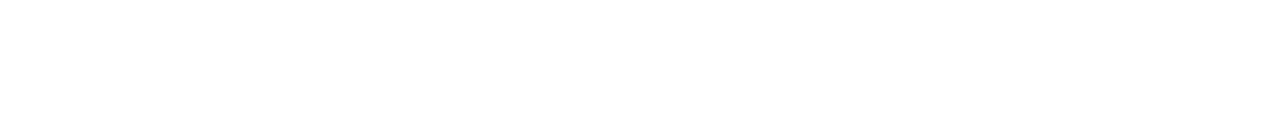
==== commit b62f3b53: "Rename userprofilemanagement.html to index.html" ====
--- a/index.html
+++ b/index.html
@@ -6,7 +6,7 @@
     <link rel="shortcut icon" type="image/png" href="https://animaproject.s3.amazonaws.com/home/favicon.png" />
     <meta name="og:type" content="website" />
     <meta name="twitter:card" content="photo" />
-    <link rel="stylesheet" type="text/css" href="css/userdocumentupload.css" />
+    <link rel="stylesheet" type="text/css" href="css/userprofilemanagement.css" />
     <style>
       @import url("https://fonts.googleapis.com/css?family=Oswald:300");
 
@@ -227,6 +227,13 @@
       .border-1px-dove-gray {
         border: 1px solid var(--dove-gray);
       }
+      .oswald-light-nero-30px {
+        color: var(--nero);
+        font-family: var(--font-family-oswald);
+        font-size: var(--font-size-l);
+        font-style: normal;
+        font-weight: 300;
+      }
       .segoeui-regular-normal-nero-20px {
         color: var(--nero);
         font-family: var(--font-family-segoeui-regular);
@@ -235,7 +242,9 @@
       }
       :root {
         --dove-gray: rgba(112, 112, 112, 1);
+        --font-family-oswald: "Oswald", Helvetica;
         --font-family-segoeui-regular: "SegoeUI-Regular", Helvetica;
+        --font-size-l: 30px;
         --font-size-m: 20px;
         --nero: rgba(12, 4, 4, 1);
       }
@@ -243,75 +252,165 @@
     <meta name="author" content="AnimaApp.com - Design to code, Automated." />
   </head>
   <body style="margin: 0; background: rgba(255, 255, 255, 1)">
-    <input type="hidden" id="anPageName" name="page" value="userdocumentupload" />
+    <input type="hidden" id="anPageName" name="page" value="userprofilemanagement" />
     <div class="container-center-horizontal">
-      <div class="userdocumentupload screen">
+      <div class="userprofilemanagement screen">
         <div class="flex-col-C61RwL">
-          <div class="overlap-group-0xy0vn">
-            <div class="black-top-rectangle-y1HRxC border-1px-dove-gray"></div>
-            <div class="yellow-thin-rectangle-y1HRxC border-1px-dove-gray"></div>
-            <div class="grey-back-y1HRxC"></div>
-            <img class="swapslogoimage-transparent-y1HRxC" src="img/swaps-logo-image-transparent@1x.png" />
-            <div class="black-top-rectangle-pqRchW border-1px-dove-gray"></div>
-            <div class="yellow-thin-rectangle-y1HRxC border-1px-dove-gray"></div>
-            <div class="swaps-fx-user-guide-y1HRxC">SwapsFx User Guide</div>
-            <img class="line-1-y1HRxC" src="img/line-1@1x.png" />
-            <div class="swaps-fx-portal-user-guide-y1HRxC">SwapsFx Portal <br />User Guide</div>
-            <div class="everything-you-se-our-services-y1HRxC segoeui-regular-normal-nero-20px">
-              Everything you need to know about how to use our service(s)
-            </div>
-            <div class="user-documents-y1HRxC">User Documents</div>
-          </div>
-          <img class="line-8-0xy0vn" src="img/line-8@1x.png" />
+          <div class="flex-col-0xy0vn">
+            <div class="overlap-group-xpmbvu">
+              <div class="black-top-rectangle-O40pOL border-1px-dove-gray"></div>
+              <div class="yellow-thin-rectangle-O40pOL border-1px-dove-gray"></div>
+              <div class="grey-back-O40pOL"></div>
+              <img class="swapslogoimage-transparent-O40pOL" src="img/swaps-logo-image-transparent@1x.png" />
+              <div class="black-top-rectangle-3XVj4X border-1px-dove-gray"></div>
+              <div class="yellow-thin-rectangle-3XVj4X border-1px-dove-gray"></div>
+              <div class="swaps-fx-user-guide-O40pOL">SwapsFx User Guide</div>
+              <img class="line-1-O40pOL" src="img/line-1@1x.png" />
+              <div class="swaps-fx-portal-user-guide-O40pOL">SwapsFx Portal <br />User Guide</div>
+              <div class="everything-you-se-our-services-O40pOL segoeui-regular-normal-nero-20px">
+                Everything you need to know about how to use our service(s)
+              </div>
+              <div class="user-profile-management-O40pOL">User Profile Management</div>
+            </div>
+            <img class="line-8-xpmbvu" src="img/line-8@1x.png" />
+          </div>
+          <div class="flex-row-0xy0vn">
+            <div class="flex-col-GyJUNH">
+              <div class="view-update-user-details-3xHcwy oswald-light-nero-30px headings">View / Update User Details</div>
+              <div class="group-18-3xHcwy letters">
+                <div class="ellipse-40-i2e62Q elip"></div>
+                <div class="click-the-wheel-ilable-settings-i2e62Q segoeui-regular-normal-nero-20px">
+                  Click the wheel icon on the top-right corner of the portal to expose the available settings
+                </div>
+                <div class="ellipse-41-i2e62Q elip"></div>
+                <div class="click-on-profil-view-my-details-i2e62Q segoeui-regular-normal-nero-20px">
+                  Click on Profile to view &#34;My Details&#34;
+                </div>
+                <div class="ellipse-42-i2e62Q elip"></div>
+                <div class="view-make-changes-i2e62Q segoeui-regular-normal-nero-20px">View / Make changes</div>
+                <div class="ellipse-43-i2e62Q elip"></div>
+                <div class="click-save-chan-change-was-made-i2e62Q segoeui-regular-normal-nero-20px">
+                  Click &#34;Save Changes&#34; if change was made
+                </div>
+              </div>
+            </div>
+            <img class="image-20-GyJUNH" src="img/image-20@1x.png" />
+          </div>
         </div>
         <div class="flex-row-C61RwL">
           <div class="flex-col-dXBp89">
-            <img class="image-26-0PZcXW" src="img/image-26@1x.png" />
+            <img class="image-21-0PZcXW" src="img/image-21@1x.png" />
+            <div class="manage_words">
+              <div class="manage-password-y0eQTV oswald-light-nero-30px headings">
+                Manage Password&nbsp;&nbsp;&nbsp;&nbsp;&nbsp;&nbsp;&nbsp;&nbsp;&nbsp;&nbsp;
+              </div>
+              <div class="group-19-y0eQTV letters">
+                <div class="ellipse-44-TwzCqN elip"></div>
+                <div class="click-the-wheel-ilable-settings-TwzCqN segoeui-regular-normal-nero-20px">
+                  Click the wheel icon on the top-right corner of the portal to expose the available settings
+                </div>
+                <div class="ellipse-45-TwzCqN elip"></div>
+                <div class="click-on-passwo-manage-password-TwzCqN segoeui-regular-normal-nero-20px">
+                  Click on &#34;Password&#34; to manage password
+                </div>
+                <div class="ellipse-46-TwzCqN elip"></div>
+                <div class="provide-the-nee-o-make-a-change-TwzCqN segoeui-regular-normal-nero-20px">
+                  Provide the needed password information to make a change
+                </div>
+                <div class="ellipse-47-TwzCqN elip"></div>
+                <div class="click-save-chan-change-was-made-TwzCqN segoeui-regular-normal-nero-20px">
+                  Click &#34;Save Changes&#34; if change was made
+                </div>
+            </div>
+           
+            </div>
+          </div>
           <div class="flex-col-Xi618D">
-            <div class="upload-required-documents-y0eQTV">Upload required document(s)</div>
-            <div class="group-19-y0eQTV">
-              <div class="ellipse-44-TwzCqN"></div>
-              <div class="click-the-wheel-ilable-settings-TwzCqN segoeui-regular-normal-nero-20px">
-                Click the wheel icon on the top-right corner of the portal to expose the available settings
-              </div>
-              <div class="ellipse-45-TwzCqN"></div>
-              <div class="click-on-docume-to-open-section-TwzCqN segoeui-regular-normal-nero-20px">
-                Click on &#34;Documents&#34; to open section
-              </div>
-              <div class="ellipse-46-TwzCqN"></div>
-              <div class="select-the-document-type-TwzCqN segoeui-regular-normal-nero-20px">
-                Select the document type
-              </div>
-              <div class="ellipse-47-TwzCqN"></div>
-              <div class="upload-or-drag-nd-save-changes-TwzCqN segoeui-regular-normal-nero-20px">
-                upload or drag the file (10MB max), and Save Changes
-              </div>
-            </div>
+            <div class="settings_words">
+              <div class="settings-general-notifications-0PZcXW oswald-light-nero-30px headings">
+                Settings (General Notification(s))
+              </div>
+              <div class="group-20-0PZcXW letters">
+                <div class="ellipse-48-aax5kZ elip"></div>
+                <div class="click-the-wheel-r-of-the-portal-aax5kZ segoeui-regular-normal-nero-20px">
+                  Click the wheel icon on the top-right corner of the portal
+                </div>
+                <div class="ellipse-49-aax5kZ elip"></div>
+                <div class="click-settings-aax5kZ segoeui-regular-normal-nero-20px">Click &#34;Settings&#34;</div>
+                <div class="ellipse-50-aax5kZ elip"></div>
+                <div class="check-your-preferred-option-aax5kZ segoeui-regular-normal-nero-20px">
+                  Check your preferred option
+                </div>
+                <div class="ellipse-51-aax5kZ elip"></div>
+                <div class="save-changes-to-confirm-aax5kZ segoeui-regular-normal-nero-20px">Save changes to confirm</div>
+            </div>
+           
+            </div>
+            <img class="image-22-y0eQTV" src="img/image-22@1x.png" />
           </div>
         </div>
-        <div class="words">
-          <div class="remove-update-documents-0PZcXW">Remove / Update document(s)</div>
-          <div class="group-23-C61RwL">
-            <div class="ellipse-44-2eLxbt"></div>
-            <div class="click-the-wheel-ilable-settings-2eLxbt segoeui-regular-normal-nero-20px">
-              Click the wheel icon on the top-right corner of the portal to expose the available settings
-            </div>
-            <div class="ellipse-45-2eLxbt"></div>
-            <div class="click-on-docume-to-open-section-2eLxbt segoeui-regular-normal-nero-20px">
-              Click on &#34;Documents&#34; to open section
-            </div>
-            <div class="ellipse-46-2eLxbt"></div>
-            <div class="click-delete-ic-ve-the-document-2eLxbt segoeui-regular-normal-nero-20px">
-              Click delete icon to remove the document
-            </div>
-            <div class="ellipse-47-2eLxbt"></div>
-            <div class="upload-or-drag-nd-save-changes-2eLxbt segoeui-regular-normal-nero-20px">
-              upload or drag the new file (10MB max), and Save Changes
+        <div class="flex-col-VMr6Om">
+          <div class="flex-col-lcFreP">
+            <div class="flex-col-APIgQa">
+              <div class="flex-row-mu6cJe">
+                <div class="advanced-profile-management-O8Us0i">Advanced Profile Management</div>
+                <img class="image-23-O8Us0i" src="img/image-23@1x.png" />
+              </div>
+              <img class="line-12-mu6cJe" src="img/line-8@1x.png" />
+            </div>
+            <div class="flex-row-APIgQa">
+              <div class="flex-col-3elYpP">
+                <div class="request-data-3TWxOt oswald-light-nero-30px headings">Request Data</div>
+                <div class="group-21-3TWxOt letters">
+                  <div class="ellipse-52-6A2EKN elip"></div>
+                  <div class="click-the-wheel-ilable-settings-6A2EKN segoeui-regular-normal-nero-20px">
+                    Click the wheel icon on the top-right corner of the portal to expose the available settings
+                  </div>
+                  <div class="ellipse-53-6A2EKN elip"></div>
+                  <div class="click-on-profile-6A2EKN segoeui-regular-normal-nero-20px">Click on &#34;Profile&#34;</div>
+                  <div class="ellipse-54-6A2EKN elip"></div>
+                  <div class="scroll-to-the-f-of-the-section-6A2EKN segoeui-regular-normal-nero-20px">
+                    Scroll to the footer of the section
+                  </div>
+                  <div class="ellipse-55-6A2EKN elip"></div>
+                  <div class="click-on-request-data-6A2EKN segoeui-regular-normal-nero-20px">
+                    Click on &#34;Request Data&#34;
+                  </div>
+                  <div class="ellipse-56-6A2EKN elip"></div>
+                  <div class="confirm-accept-notice-6A2EKN segoeui-regular-normal-nero-20px">
+                    Confirm / accept notice
+                  </div>
+                </div>
+              </div>
+              <img class="image-24-3elYpP" src="img/image-24@1x.png" />
+            </div>
+            <img class="line-13-APIgQa" src="img/line-13@1x.png" />
+          </div>
+          <div class="flex-row-lcFreP">
+            <img class="image-25-NvvWoh" src="img/image-25@1x.png" />
+            <div class="flex-col-NvvWoh">
+              <div class="delete-account-PNnH4c oswald-light-nero-30px headings">Delete Account</div>
+              <div class="group-22-PNnH4c letters">
+                <div class="ellipse-52-wqPdGv elip"></div>
+                <div class="click-the-wheel-ilable-settings-wqPdGv segoeui-regular-normal-nero-20px">
+                  Click the wheel icon on the top-right corner of the portal to expose the available settings
+                </div>
+                <div class="ellipse-53-wqPdGv elip"></div>
+                <div class="click-on-profile-wqPdGv segoeui-regular-normal-nero-20px">Click on &#34;Profile&#34;</div>
+                <div class="ellipse-54-wqPdGv elip"></div>
+                <div class="scroll-to-the-f-of-the-section-wqPdGv segoeui-regular-normal-nero-20px">
+                  Scroll to the footer of the section
+                </div>
+                <div class="ellipse-55-wqPdGv elip"></div>
+                <div class="click-on-delete-account-wqPdGv segoeui-regular-normal-nero-20px">
+                  Click on &#34;Delete Account&#34;
+                </div>
+                <div class="ellipse-56-wqPdGv elip"></div>
+                <div class="confirm-accept-notice-wqPdGv segoeui-regular-normal-nero-20px">Confirm / accept notice</div>
+              </div>
             </div>
           </div>
         </div>
-       
-       
       </div>
     </div>
   </body>
--- a/css/userprofilemanagement.css
+++ b/css/userprofilemanagement.css
@@ -0,0 +1,1654 @@
+/* screen - userprofilemanagement */
+
+.userprofilemanagement {
+  align-items: flex-end;
+  background-color: rgba(255,255,255,1.0);
+  box-sizing: border-box;
+  display: flex;
+  flex-direction: column;
+  height: auto;
+  justify-content: flex-start;
+  overflow: hidden;
+  overflow-x: hidden;
+  position: relative;
+  width: 100%;
+}
+.userprofilemanagement .advanced-profile-management-O8Us0i {
+  background-color: transparent;
+  color: var(--nero);
+  flex-shrink: 1;
+  font-family: 'Oswald', Helvetica;
+  font-size: 35px;
+  font-style: normal;
+  font-weight: 300;
+  height: auto;
+  letter-spacing: 0.00px;
+  line-height: 35px;
+  min-height: 49px;
+  position: relative;
+  text-align: left;
+  text-shadow: 0px 3px 6px rgba(0,0,0,0.161);;
+  white-space: nowrap;
+  width: auto;
+}
+.userprofilemanagement .black-top-rectangle-3XVj4X {
+  background-color: rgba(4,27,45,1.0);
+  height: 37px;
+  position: absolute;
+  top: 0px;
+  width: 100%;
+}
+.userprofilemanagement .black-top-rectangle-O40pOL {
+  background-color: rgba(4,27,45,1.0);
+  height: 37px;
+  position: absolute;
+  top: 0px;
+  width: 100%;
+}
+.userprofilemanagement .check-your-preferred-option-aax5kZ {
+  background-color: transparent;
+  bottom: calc(36.70% - 11px);
+  height: 29px;
+  left: 16px;
+  letter-spacing: 0.00px;
+  line-height: 30px;
+  position: absolute;
+  text-align: left;
+  white-space: nowrap;
+  width: 258px;
+}
+.userprofilemanagement .click-on-delete-account-wqPdGv {
+  background-color: transparent;
+  bottom: calc(22.29% - 7px);
+  height: 30px;
+  left: 16px;
+  letter-spacing: 0.00px;
+  line-height: 30px;
+  position: absolute;
+  text-align: left;
+  white-space: nowrap;
+  width: 264px;
+}
+.userprofilemanagement .click-on-passwo-manage-password-TwzCqN {
+  background-color: transparent;
+  height: 29px;
+  left: 16px;
+  letter-spacing: 0.00px;
+  line-height: 30px;
+  position: absolute;
+  text-align: left;
+  top: calc(38.36% - 9px);
+  white-space: nowrap;
+  width: 90%;
+}
+.userprofilemanagement .click-on-profil-view-my-details-i2e62Q {
+  background-color: transparent;
+  height: 29px;
+  left: 16px;
+  letter-spacing: 0.00px;
+  line-height: 30px;
+  position: absolute;
+  text-align: left;
+  top: calc(40.36% - 9px);
+  white-space: nowrap;
+  width: 317px;
+}
+.userprofilemanagement .click-on-profile-6A2EKN {
+  background-color: transparent;
+  height: 29px;
+  left: 16px;
+  letter-spacing: 0.00px;
+  line-height: 30px;
+  position: absolute;
+  text-align: left;
+  top: calc(35.23% - 10px);
+  white-space: nowrap;
+  width: 150px;
+}
+.userprofilemanagement .click-on-profile-wqPdGv {
+  background-color: transparent;
+  height: 29px;
+  left: 16px;
+  letter-spacing: 0.00px;
+  line-height: 30px;
+  position: absolute;
+  text-align: left;
+  top: calc(40.23% - 10px);
+  white-space: nowrap;
+  width: 150px;
+}
+.userprofilemanagement .click-on-request-data-6A2EKN {
+  background-color: transparent;
+  bottom: calc(22.73% - 7px);
+  height: 29px;
+  left: 16px;
+  letter-spacing: 0.00px;
+  line-height: 30px;
+  position: absolute;
+  text-align: left;
+  white-space: nowrap;
+  width: 211px;
+}
+.userprofilemanagement .click-save-chan-change-was-made-TwzCqN {
+  background-color: transparent;
+  bottom: 3px;
+  height: 29px;
+  left: 16px;
+  letter-spacing: 0.00px;
+  line-height: 30px;
+  position: absolute;
+  text-align: left;
+  width: 90%;
+}
+.userprofilemanagement .click-save-chan-change-was-made-i2e62Q {
+  background-color: transparent;
+  bottom: 3px;
+  height: 29px;
+  left: 16px;
+  letter-spacing: 0.00px;
+  line-height: 30px;
+  position: absolute;
+  text-align: left;
+  white-space: nowrap;
+  width: 367px;
+}
+.userprofilemanagement .click-settings-aax5kZ {
+  background-color: transparent;
+  height: 29px;
+  left: 16px;
+  letter-spacing: 0.00px;
+  line-height: 30px;
+  position: absolute;
+  text-align: left;
+  top: calc(36.36% - 9px);
+  white-space: nowrap;
+  width: 136px;
+}
+.userprofilemanagement .click-the-wheel-ilable-settings-6A2EKN {
+  background-color: transparent;
+  height: 59px;
+  left: 16px;
+  letter-spacing: 0.00px;
+  line-height: 30px;
+  position: absolute;
+  text-align: left;
+  top: -5px;
+  width: calc(100.00% - 14px);
+}
+.userprofilemanagement .click-the-wheel-ilable-settings-TwzCqN {
+  background-color: transparent;
+  height: 29px;
+  left: 16px;
+  letter-spacing: 0.00px;
+  line-height: 30px;
+  position: absolute;
+  text-align: left;
+  top: -5px;
+  width: 90%;
+}
+.userprofilemanagement .click-the-wheel-ilable-settings-i2e62Q {
+  background-color: transparent;
+  height: 29px;
+  left: 16px;
+  letter-spacing: 0.00px;
+  line-height: 30px;
+  position: absolute;
+  text-align: left;
+  top: -5px;
+  width: calc(100.00% - 14px);
+}
+.userprofilemanagement .click-the-wheel-ilable-settings-wqPdGv {
+  background-color: transparent;
+  height: 59px;
+  left: 16px;
+  letter-spacing: 0.00px;
+  line-height: 30px;
+  position: absolute;
+  text-align: left;
+  top: -5px;
+  width: 95%;
+}
+.userprofilemanagement .click-the-wheel-r-of-the-portal-aax5kZ {
+  background-color: transparent;
+  height: 29px;
+  left: 16px;
+  letter-spacing: 0.00px;
+  line-height: 30px;
+  position: absolute;
+  text-align: left;
+  top: -5px;
+  width: 90%;
+}
+.userprofilemanagement .confirm-accept-notice-6A2EKN {
+  background-color: transparent;
+  bottom: 3px;
+  height: 29px;
+  left: 16px;
+  letter-spacing: 0.00px;
+  line-height: 30px;
+  position: absolute;
+  text-align: left;
+  white-space: nowrap;
+  width: 209px;
+}
+.userprofilemanagement .confirm-accept-notice-wqPdGv {
+  background-color: transparent;
+  bottom: 3px;
+  height: 29px;
+  left: 16px;
+  letter-spacing: 0.00px;
+  line-height: 30px;
+  position: absolute;
+  text-align: left;
+  white-space: nowrap;
+  width: 209px;
+}
+.userprofilemanagement .delete-account-PNnH4c {
+  background-color: transparent;
+  flex-shrink: 1;
+  height: auto;
+  letter-spacing: 0.00px;
+  line-height: 30px;
+  position: relative;
+  text-align: left;
+  white-space: nowrap;
+  margin-left: -16%;
+  width: auto;
+}
+.userprofilemanagement .ellipse-40-i2e62Q {
+  background-color: var(--nero);
+  border-radius: 3px;
+  height: 6px;
+  left: 0px;
+  position: absolute;
+  top: 9px;
+  width: 6px;
+}
+.userprofilemanagement .ellipse-41-i2e62Q {
+  background-color: var(--nero);
+  border-radius: 3px;
+  height: 6px;
+  left: 0px;
+  position: absolute;
+  top: calc(43.85% - 2px);
+  width: 6px;
+}
+.userprofilemanagement .ellipse-42-i2e62Q {
+  background-color: var(--nero);
+  border-radius: 3px;
+  bottom: calc(37.12% - 2px);
+  height: 6px;
+  left: 0px;
+  position: absolute;
+  width: 6px;
+  top: 136px;
+}
+.userprofilemanagement .ellipse-43-i2e62Q {
+  background-color: var(--nero);
+  border-radius: 3px;
+  bottom: 12px;
+  height: 6px;
+  left: 0px;
+  position: absolute;
+  width: 6px;
+}
+.userprofilemanagement .ellipse-44-TwzCqN {
+  background-color: var(--nero);
+  border-radius: 3px;
+  height: 6px;
+  left: 0px;
+  position: absolute;
+  top: 9px;
+  width: 6px;
+}
+.userprofilemanagement .ellipse-45-TwzCqN {
+  background-color: var(--nero);
+  border-radius: 3px;
+  height: 6px;
+  left: 0px;
+  position: absolute;
+  top: calc(42.85% - 2px);
+  width: 6px;
+}
+.userprofilemanagement .ellipse-46-TwzCqN {
+  background-color: var(--nero);
+  border-radius: 3px;
+  bottom: calc(37.12% - 2px);
+  height: 6px;
+  left: 0px;
+  position: absolute;
+  width: 6px;
+}
+.userprofilemanagement .ellipse-47-TwzCqN {
+  background-color: var(--nero);
+  border-radius: 3px;
+  bottom: 12px;
+  height: 6px;
+  left: 0px;
+  position: absolute;
+  width: 6px;
+}
+.userprofilemanagement .ellipse-48-aax5kZ {
+  background-color: var(--nero);
+  border-radius: 3px;
+  height: 6px;
+  left: 0px;
+  position: absolute;
+  top: 9px;
+  width: 6px;
+}
+.userprofilemanagement .ellipse-49-aax5kZ {
+  background-color: var(--nero);
+  border-radius: 3px;
+  height: 6px;
+  left: 0px;
+  position: absolute;
+  top: calc(41.85% - 2px);
+  width: 6px;
+}
+.userprofilemanagement .ellipse-50-aax5kZ {
+  background-color: var(--nero);
+  border-radius: 3px;
+  bottom: calc(37.12% - 2px);
+  height: 6px;
+  left: 0px;
+  position: absolute;
+  width: 6px;
+}
+.userprofilemanagement .ellipse-51-aax5kZ {
+  background-color: var(--nero);
+  border-radius: 3px;
+  bottom: 12px;
+  height: 6px;
+  left: 0px;
+  position: absolute;
+  width: 6px;
+}
+.userprofilemanagement .ellipse-52-6A2EKN {
+  background-color: var(--nero);
+  border-radius: 3px;
+  height: 6px;
+  left: 0px;
+  position: absolute;
+  top: 9px;
+  width: 6px;
+}
+.userprofilemanagement .ellipse-52-wqPdGv {
+  background-color: var(--nero);
+  border-radius: 3px;
+  height: 6px;
+  left: 0px;
+  position: absolute;
+  top: 9px;
+  width: 6px;
+}
+.userprofilemanagement .ellipse-53-6A2EKN {
+  background-color: var(--nero);
+  border-radius: 3px;
+  height: 6px;
+  left: 0px;
+  position: absolute;
+  top: calc(38.19% - 2px);
+  width: 6px;
+}
+.userprofilemanagement .ellipse-53-wqPdGv {
+  background-color: var(--nero);
+  border-radius: 3px;
+  height: 6px;
+  left: 0px;
+  position: absolute;
+  top: calc(42.19% - 2px);
+  width: 6px;
+}
+.userprofilemanagement .ellipse-54-6A2EKN {
+  background-color: var(--nero);
+  border-radius: 3px;
+  bottom: calc(43.22% - 3px);
+  height: 6px;
+  left: 0px;
+  position: absolute;
+  width: 6px;
+}
+.userprofilemanagement .ellipse-54-wqPdGv {
+  background-color: var(--nero);
+  border-radius: 3px;
+  bottom: calc(43.22% - 3px);
+  height: 6px;
+  left: 0px;
+  position: absolute;
+  width: 6px;
+}
+.userprofilemanagement .ellipse-55-6A2EKN {
+  background-color: var(--nero);
+  border-radius: 3px;
+  bottom: calc(24.62% - 1px);
+  height: 6px;
+  left: 0px;
+  position: absolute;
+  width: 6px;
+}
+.userprofilemanagement .ellipse-55-wqPdGv {
+  background-color: var(--nero);
+  border-radius: 3px;
+  bottom: calc(24.62% - 1px);
+  height: 6px;
+  left: 0px;
+  position: absolute;
+  width: 6px;
+}
+.userprofilemanagement .ellipse-56-6A2EKN {
+  background-color: var(--nero);
+  border-radius: 3px;
+  bottom: 12px;
+  height: 6px;
+  left: 0px;
+  position: absolute;
+  width: 6px;
+}
+.userprofilemanagement .ellipse-56-wqPdGv {
+  background-color: var(--nero);
+  border-radius: 3px;
+  bottom: 12px;
+  height: 6px;
+  left: 0px;
+  position: absolute;
+  width: 6px;
+}
+.userprofilemanagement .everything-you-se-our-services-O40pOL {
+  background-color: transparent;
+  height: auto;
+  left: 10%;
+  letter-spacing: 0.00px;
+  line-height: 53px;
+  position: absolute;
+  text-align: left;
+  top: 253px;
+  width: 600px;
+  font-size: 26px !important;
+}
+.userprofilemanagement .flex-col-0xy0vn {
+  align-items: flex-start;
+  background-color: transparent;
+  box-sizing: border-box;
+  display: flex;
+  flex-direction: column;
+  flex-shrink: 1;
+  height: auto;
+  justify-content: flex-start;
+  position: relative;
+  width: 100%;
+}
+.userprofilemanagement .flex-col-3elYpP {
+  align-items: flex-start;
+  background-color: transparent;
+  box-sizing: border-box;
+  display: flex;
+  flex-direction: column;
+  flex-shrink: 1;
+  height: auto;
+  justify-content: flex-start;
+  position: relative;
+  width: 45%;
+  margin-left: 9%;
+  margin-right: auto;
+  margin-top: 7%;
+}
+.userprofilemanagement .flex-col-APIgQa {
+  align-items: flex-start;
+  background-color: transparent;
+  box-sizing: border-box;
+  display: flex;
+  flex-flow: row wrap;
+  flex-shrink: 1;
+  height: auto;
+  justify-content: flex-start;
+  position: relative;
+  width: 100%;
+  margin-top: 7%;
+}
+.userprofilemanagement .flex-col-C61RwL {
+  align-items: flex-start;
+  background-color: transparent;
+  box-sizing: border-box;
+  display: flex;
+  flex-direction: column;
+  flex-shrink: 1;
+  height: auto;
+  justify-content: flex-start;
+  position: relative;
+  top: 0px;
+  width: 100%;
+}
+.userprofilemanagement .flex-col-GyJUNH {
+  align-items: flex-start;
+  background-color: transparent;
+  box-sizing: border-box;
+  display: flex;
+  flex-direction: column;
+  flex-shrink: 1;
+  height: auto;
+  justify-content: flex-start;
+  position: relative;
+  width: 45%;
+  margin-left: 8%;
+  margin-right: auto;
+  margin-top: 13%;
+}
+.userprofilemanagement .flex-col-NvvWoh {
+  align-items: flex-start;
+  background-color: transparent;
+  box-sizing: border-box;
+  display: flex;
+  flex-direction: column;
+  flex-shrink: 1;
+  height: auto;
+  justify-content: flex-start;
+  margin-left: -2%;
+  margin-right: auto;
+  margin-top: 8%;
+  position: relative;
+  width: 40%;
+}
+.userprofilemanagement .flex-col-VMr6Om {
+  align-items: flex-start;
+  background-color: transparent;
+  box-sizing: border-box;
+  display: flex;
+  flex-flow: row wrap;
+  flex-shrink: 1;
+  height: auto;
+  justify-content: flex-start;
+  position: relative;
+  width: 100%;
+}
+.userprofilemanagement .flex-col-Xi618D {
+  align-items: flex-start;
+  background-color: transparent;
+  box-sizing: border-box;
+  display: flex;
+  flex-flow: row wrap;
+  flex-shrink: 1;
+  height: auto;
+  justify-content: flex-start;
+  position: relative;
+  width: 100%;
+}
+ .userprofilemanagement .settings_words {
+  align-items: flex-start;
+  background-color: transparent;
+  box-sizing: border-box;
+  display: flex;
+  flex-direction: column;
+  flex-shrink: 1;
+  height: auto;
+  justify-content: flex-start;
+  position: relative;
+  width: 45%;
+  margin-left: 9%;
+  margin-right: auto;
+  margin-top: 3%;
+ }
+.userprofilemanagement .flex-col-dXBp89 {
+  align-items: flex-start;
+  background-color: transparent;
+  box-sizing: border-box;
+  display: flex;
+  flex-flow: row wrap;
+  flex-shrink: 1;
+  height: auto;
+  justify-content: flex-start;
+  position: relative;
+  width: 100%;
+}
+.userprofilemanagement .flex-col-lcFreP {
+  align-items: flex-start;
+  background-color: transparent;
+  box-sizing: border-box;
+  display: flex;
+  flex-flow: row wrap;
+  flex-shrink: 1;
+  height: auto;
+  justify-content: flex-start;
+  position: relative;
+  width: 100%;
+}
+.userprofilemanagement .flex-row-0xy0vn {
+  align-items: flex-start;
+  background-color: transparent;
+  box-sizing: border-box;
+  display: flex;
+  flex-flow: row wrap;
+  flex-shrink: 1;
+  height: auto;
+  justify-content: flex-start;
+  position: relative;
+  width: 100%;
+}
+.userprofilemanagement .flex-row-APIgQa {
+  align-items: flex-start;
+  background-color: transparent;
+  box-sizing: border-box;
+  display: flex;
+  flex-flow: row wrap;
+  flex-shrink: 1;
+  height: auto;
+  justify-content: flex-start;
+  position: relative;
+  width: 100%;
+}
+.userprofilemanagement .flex-row-C61RwL {
+  align-items: flex-start;
+  background-color: transparent;
+  box-sizing: border-box;
+  display: flex;
+  flex-flow: row wrap;
+  flex-shrink: 1;
+  height: auto;
+  justify-content: flex-start;
+  position: relative;
+  width: 100%;
+}
+.userprofilemanagement .flex-row-lcFreP {
+  align-items: flex-start;
+  background-color: transparent;
+  box-sizing: border-box;
+  display: flex;
+  flex-flow: row wrap;
+  flex-shrink: 1;
+  height: auto;
+  justify-content: flex-start;
+  position: relative;
+  width: 100%;
+  margin-bottom: 10%;
+}
+.userprofilemanagement .flex-row-mu6cJe {
+  align-items: flex-start;
+  background-color: transparent;
+  box-sizing: border-box;
+  display: flex;
+  flex-shrink: 1;
+  height: auto;
+  justify-content: flex-start;
+  position: relative;
+  width: 70%;
+  margin-left: 8%;
+}
+.userprofilemanagement .grey-back-O40pOL {
+  background-color: rgba(238,238,238,1.0);
+  height: 106%;
+  position: absolute;
+  top: 53px;
+  width: 100%;
+}
+.userprofilemanagement .group-18-3xHcwy {
+  align-self: flex-end;
+  background-color: transparent;
+  flex-shrink: 1;
+  height: 198px;
+  margin-top: 5%;
+  position: relative;
+  font-size: 24px;
+  width: 95%;
+  left: -4%;
+}
+.userprofilemanagement .group-19-y0eQTV {
+  font-size: 24px;
+  align-self: flex-end;
+  background-color: transparent;
+  flex-shrink: 1;
+  height: 218px;
+  margin-top: 5%;
+  position: relative;
+  margin-right: 9%;
+  width: 90%;
+
+}
+.userprofilemanagement .group-20-0PZcXW {
+  background-color: transparent;
+  flex-shrink: 1;
+  height: 172px;
+  margin-right: 7px;
+  margin-top: 14px;
+  position: relative;
+  width: 94%;
+  font-size: 24px;
+}
+.userprofilemanagement .group-21-3TWxOt {
+  align-self: flex-end;
+  background-color: transparent;
+  flex-shrink: 1;
+  height: 205px;
+  margin-top: 6%;
+  position: relative;
+  width: 90%;
+  margin-right: 9%;
+  font-size: 24px;
+}
+.userprofilemanagement .group-22-PNnH4c {
+  align-self: flex-end;
+  background-color: transparent;
+  flex-shrink: 1;
+  height: 246px;
+  margin-top: 6%;
+  position: relative;
+  margin-right: 18%;
+  width: 99%;
+  font-size: 24px;
+}
+.userprofilemanagement .image-20-GyJUNH {
+  align-items: flex-start;
+  background-color: transparent;
+  box-sizing: border-box;
+  display: flex;
+  flex-direction: column;
+  flex-shrink: 1;
+  height: auto;
+  justify-content: flex-start;
+  margin-left: -2%;
+  margin-right: auto;
+  margin-top: 8%;
+  position: relative;
+  width: 38%;
+}
+.userprofilemanagement .image-21-0PZcXW {
+  align-items: flex-start;
+  background-color: transparent;
+  box-sizing: border-box;
+  display: flex;
+  flex-direction: column;
+  flex-shrink: 1;
+  height: auto;
+  justify-content: flex-start;
+  position: relative;
+  width: 35%;
+  margin-left: 5%;
+  margin-right: auto;
+  margin-top: 13%;
+}
+.userprofilemanagement .manage_words {
+  align-items: flex-start;
+  background-color: transparent;
+  box-sizing: border-box;
+  display: flex;
+  flex-direction: column;
+  flex-shrink: 1;
+  height: auto;
+  justify-content: flex-start;
+  margin-left: 3%;
+  margin-right: auto;
+  margin-top: 16%;
+  position: relative;
+  width: 57%;
+}
+.userprofilemanagement .image-22-y0eQTV {
+  align-items: flex-start;
+  background-color: transparent;
+  box-sizing: border-box;
+  display: flex;
+  flex-direction: column;
+  flex-shrink: 1;
+  height: auto;
+  justify-content: flex-start;
+  margin-left: -2%;
+  margin-right: auto;
+  margin-top: 14%;
+  position: relative;
+  width: 42%;
+}
+.userprofilemanagement .image-23-O8Us0i {
+  background-color: transparent;
+  flex-shrink: 1;
+  height: auto;
+  margin-left: 2%;
+  object-fit: cover;
+  position: relative;
+  width: 57%;
+}
+.userprofilemanagement .image-24-3elYpP {
+  align-items: flex-start;
+  background-color: transparent;
+  box-sizing: border-box;
+  display: flex;
+  flex-direction: column;
+  flex-shrink: 1;
+  height: auto;
+  justify-content: flex-start;
+  margin-left: -2%;
+  margin-right: auto;
+  margin-top: 8%;
+  position: relative;
+  width: 40%;
+}
+.userprofilemanagement .image-25-NvvWoh {
+  align-items: flex-start;
+  background-color: transparent;
+  box-sizing: border-box;
+  display: flex;
+  flex-direction: column;
+  flex-shrink: 1;
+  height: auto;
+  justify-content: flex-start;
+  position: relative;
+  width: 41%;
+  margin-left: 9%;
+  margin-right: 12%;
+  margin-top: 7%;
+}
+.userprofilemanagement .line-1-O40pOL {
+  background-color: transparent;
+  height: 2px;
+  margin-left: 2%;
+  object-fit: cover;
+  position: absolute;
+  top: 107px;
+  width: 95%;
+}
+.userprofilemanagement .line-12-mu6cJe {
+  background-color: transparent;
+  flex-shrink: 1;
+  height: 1px;
+  margin-top: 1%;
+  object-fit: cover;
+  position: relative;
+  width: 90%;
+  margin-left: auto;
+  margin-right: auto;
+}
+.userprofilemanagement .line-13-APIgQa {
+  background-color: transparent;
+  flex-shrink: 1;
+  height: 1px;
+  margin-right: auto;
+  margin-left: auto;
+  margin-top: 7%;
+  object-fit: cover;
+  position: relative;
+  width: 60%;
+}
+.userprofilemanagement .line-8-xpmbvu {
+  background-color: transparent;
+  flex-shrink: 1;
+  height: 2px;
+  margin-left: 4%;
+  object-fit: cover;
+  position: relative;
+  width: 94%;
+  margin-top: 13%;
+}
+.userprofilemanagement .manage-password-y0eQTV {
+  background-color: transparent;
+  flex-shrink: 1;
+  height: auto;
+  letter-spacing: 0.00px;
+  line-height: 30px;
+  margin-left: 1%;
+  position: relative;
+  text-align: left;
+  white-space: nowrap;
+  width: auto;
+}
+.userprofilemanagement .overlap-group-xpmbvu {
+  background-color: transparent;
+  flex-shrink: 1;
+  height: auto;
+  position: relative;
+  width: 100%;
+}
+.userprofilemanagement .provide-the-nee-o-make-a-change-TwzCqN {
+  background-color: transparent;
+  bottom: calc(36.70% - 11px);
+  height: 29px;
+  left: 16px;
+  letter-spacing: 0.00px;
+  line-height: 30px;
+  position: absolute;
+  text-align: left;
+  width: 90%;
+}
+.userprofilemanagement .request-data-3TWxOt {
+  background-color: transparent;
+  flex-shrink: 1;
+  height: auto;
+  letter-spacing: 0.00px;
+  line-height: 30px;
+  position: relative;
+  text-align: left;
+  white-space: nowrap;
+  width: auto;
+}
+.userprofilemanagement .save-changes-to-confirm-aax5kZ {
+  background-color: transparent;
+  bottom: 3px;
+  height: 29px;
+  left: 16px;
+  letter-spacing: 0.00px;
+  line-height: 30px;
+  position: absolute;
+  text-align: left;
+  white-space: nowrap;
+  width: 219px;
+}
+.userprofilemanagement .scroll-to-the-f-of-the-section-6A2EKN {
+  background-color: transparent;
+  bottom: calc(43.75% - 13px);
+  height: 29px;
+  left: 16px;
+  letter-spacing: 0.00px;
+  line-height: 30px;
+  position: absolute;
+  text-align: left;
+  white-space: nowrap;
+  width: 294px;
+}
+.userprofilemanagement .scroll-to-the-f-of-the-section-wqPdGv {
+  background-color: transparent;
+  bottom: calc(43.75% - 13px);
+  height: 29px;
+  left: 16px;
+  letter-spacing: 0.00px;
+  line-height: 30px;
+  position: absolute;
+  text-align: left;
+  white-space: nowrap;
+  width: 294px;
+}
+.userprofilemanagement .settings-general-notifications-0PZcXW {
+  align-self: flex-start;
+  background-color: transparent;
+  flex-shrink: 1;
+  height: auto;
+  letter-spacing: 0.00px;
+  line-height: 30px;
+  margin-top: 147px;
+  min-height: 43px;
+  min-width: 339px;
+  position: relative;
+  text-align: left;
+  white-space: nowrap;
+  width: auto;
+}
+.userprofilemanagement .swaps-fx-portal-user-guide-O40pOL {
+  background-color: transparent;
+  color: var(--nero);
+  font-family: 'OswaldRegular-Regular', Helvetica;
+  font-size: 44px;
+  font-style: normal;
+  font-weight: bold;
+  height: auto;
+  left: 9%;
+  letter-spacing: 0.00px;
+  line-height: 48px;
+  position: absolute;
+  text-align: left;
+  text-shadow: 0px 3px 6px rgb(0 0 0 / 16%);
+  top: 155px;
+  white-space: nowrap;
+  width: auto;
+}
+.userprofilemanagement .swaps-fx-user-guide-O40pOL {
+  background-color: transparent;
+  color: var(--nero);
+  font-family: 'SegoeUI-Regular', Helvetica;
+  font-size: 37.5px;
+  font-style: normal;
+  font-weight: 400;
+  height: auto;
+  margin-left: 2%;
+  letter-spacing: 0.00px;
+  line-height: 25px;
+  position: absolute;
+  text-align: left;
+  top: 72px;
+  white-space: nowrap;
+  width: auto;
+}
+.userprofilemanagement .swapslogoimage-transparent-O40pOL {
+  background-color: transparent;
+  height: auto;
+  margin-left: 25%;
+  object-fit: cover;
+  position: relative;
+  width: 111%;
+  margin-top: -15%;
+}
+.userprofilemanagement .user-profile-management-O40pOL {
+  background-color: transparent;
+  color: rgba(9,6,1,1.0);
+  font-family: 'OswaldRegular-Regular', Helvetica;
+  font-size: 30px;
+  font-style: normal;
+  font-weight: bolder;
+  height: auto;
+  margin-left: 7%;
+  letter-spacing: 0.00px;
+  line-height: 30px;
+  position: absolute;
+  text-align: left;
+  white-space: nowrap;
+  width: auto;
+}
+.userprofilemanagement .view-make-changes-i2e62Q {
+  background-color: transparent;
+  bottom: calc(36.70% - 11px);
+  height: 29px;
+  left: 16px;
+  letter-spacing: 0.00px;
+  line-height: 30px;
+  position: absolute;
+  text-align: left;
+  white-space: nowrap;
+  width: 190px;
+  top: 115px;
+}
+.userprofilemanagement .view-update-user-details-3xHcwy {
+  background-color: transparent;
+  flex-shrink: 1;
+  height: auto;
+  letter-spacing: 0.00px;
+  line-height: 30px;
+  position: relative;
+  text-align: left;
+  width: auto;
+}
+.userprofilemanagement .yellow-thin-rectangle-3XVj4X {
+  background-color: rgba(249,166,2,1.0);
+  height: 8px;
+  left: 0px;
+  position: absolute;
+  top: 41px;
+  width: 100%;
+}
+.userprofilemanagement .yellow-thin-rectangle-O40pOL {
+  background-color: rgba(249,166,2,1.0);
+  height: 8px;
+  left: 0px;
+  position: absolute;
+  top: 41px;
+  width: 100%;
+}
+
+
+
+@media (min-width: 2000px) {
+  .userprofilemanagement .swapslogoimage-transparent-O40pOL {
+    margin-top: -22%;
+  }
+  .userprofilemanagement .swaps-fx-user-guide-O40pOL {
+    font-size: 46.5px;
+  }
+  .userprofilemanagement .swaps-fx-portal-user-guide-O40pOL {
+    font-size: 150px;
+    line-height: 143px;
+    top: 239px;
+  }
+  .userprofilemanagement .everything-you-se-our-services-O40pOL {
+    top: 540px;
+    width: 612px;
+    font-size: 51px !important;
+  }
+  .userprofilemanagement .user-profile-management-O40pOL {
+    font-size: 125px !important;
+  }
+  .userprofilemanagement .headings {
+    font-size: 60px !important;
+  }
+  .userprofilemanagement .letters {
+    height: 238px !important;
+    font-size: 34px !important;
+  }
+  .userprofilemanagement .image-22-y0eQTV {
+    margin-top: 11%;
+  }
+  .userprofilemanagement .advanced-profile-management-O8Us0i {
+    font-size: 46px !important;
+    margin-right: 4%;
+  }
+  .userprofilemanagement .image-24-3elYpP {
+    margin-top: 7% !important;
+  }
+}
+
+
+
+
+@media (max-width: 2000px) {
+  .userprofilemanagement .swapslogoimage-transparent-O40pOL {
+    margin-top: -18%;
+  }
+  .userprofilemanagement .swaps-fx-portal-user-guide-O40pOL {
+    font-size: 105px;
+    line-height: 96px;
+    top: 190px;
+  }
+  .userprofilemanagement .everything-you-se-our-services-O40pOL {
+    top: 382px;
+    width: 581px;
+    font-size: 46.5px !important;
+  }
+  .userprofilemanagement .user-profile-management-O40pOL {
+    top: 135%;
+    font-size: 91.5px;
+  }
+  .userprofilemanagement .line-8-xpmbvu {
+    margin-top: 15%;
+  }
+}
+
+
+@media (min-width: 1500px) {
+  .userprofilemanagement .grey-back-O40pOL {
+    height: 104%;
+  }
+  .userprofilemanagement .line-1-O40pOL {
+    top: 110px;
+  }
+  .userprofilemanagement .user-profile-management-O40pOL {
+    font-size: 82px !important;
+    top: 129%;
+  }
+  .userprofilemanagement .headings {
+    font-size: 55px;
+  }
+  .userprofilemanagement .letters {
+    height: 237px;
+    margin-top: 6%;
+    font-size: 29px;
+  }
+  .userprofilemanagement .ellipse-53-wqPdGv {
+    top: calc(36.19% - 2px);
+  }
+  .userprofilemanagement .click-on-profile-wqPdGv {
+    top: calc(33.23% - 10px);
+  }
+  .userprofilemanagement .ellipse-42-i2e62Q {
+    top: 156px;
+  }
+  .userprofilemanagement .view-make-changes-i2e62Q {
+    top: 136px;
+  }
+  .userprofilemanagement .advanced-profile-management-O8Us0i {
+    font-size: 41px;
+    margin-top: 2%;
+    margin-left: 2%;
+
+  }
+  .userprofilemanagement .group-21-3TWxOt {
+    width: 90%;
+  }
+  .userprofilemanagement .image-24-3elYpP {
+    margin-top: 8%;
+    width: 34%;
+  }
+  .userprofilemanagement .flex-col-3elYpP {
+    width: 50%;
+  }
+}
+
+@media (max-width: 1500px) {
+  .userprofilemanagement .swaps-fx-portal-user-guide-O40pOL {
+    font-size: 78px;
+    line-height: 71px;
+    top: 190px;
+  }
+  .userprofilemanagement .everything-you-se-our-services-O40pOL {
+    top: 338px;
+    font-size: 43px !important;
+    width: 500px;
+  }
+  .userprofilemanagement .user-profile-management-O40pOL {
+    font-size: 68px !important;
+  }
+  .userprofilemanagement .line-8-xpmbvu {
+    margin-top: 17%;
+  }
+}
+
+
+@media (max-width: 1200px) {
+  .userprofilemanagement .grey-back-O40pOL {
+    height: 91%;
+  }
+  .userprofilemanagement .swapslogoimage-transparent-O40pOL {
+    margin-left: 6%;
+    width: 138%;
+    margin-top: -23%;
+  }
+  .userprofilemanagement .swaps-fx-user-guide-O40pOL {
+    font-size: 30px;
+    top: 57px;
+  }
+  .userprofilemanagement .line-1-O40pOL {
+    top: 85px;
+  }
+  .userprofilemanagement .swaps-fx-portal-user-guide-O40pOL {
+    font-size: 62px;
+    line-height: 61px;
+    top: 155px;
+  }
+  .userprofilemanagement .everything-you-se-our-services-O40pOL {
+    top: 278px;
+    font-size: 42px !important;
+    width: 500px;
+    line-height: 37px;
+  }
+  .userprofilemanagement .user-profile-management-O40pOL {
+    font-size: 54px !important;
+    top: 119%;
+  }
+  .userprofilemanagement .line-8-xpmbvu {
+    margin-top: 15%;
+  }
+  .userprofilemanagement .ellipse-42-i2e62Q {
+    top: 115px;
+  }
+  .userprofilemanagement .view-make-changes-i2e62Q {
+    top: 103px;
+  }
+  .userprofilemanagement .ellipse-47-TwzCqN {
+    top: 162px;
+  }
+  .userprofilemanagement .click-save-chan-change-was-made-TwzCqN {
+    top: 150px;
+  }
+  .userprofilemanagement .headings {
+    font-size: 35px;
+  }
+  .userprofilemanagement .letters {
+    height: 166px;
+    font-size: 17px;
+    margin-top: 5%;
+  } 
+  .userprofilemanagement .settings_words {
+    margin-top: 0%;
+  }
+  .userprofilemanagement .advanced-profile-management-O8Us0i {
+    font-size: 30px;
+  }
+  .userprofilemanagement .image-24-3elYpP {
+    margin-top: 6%;
+  }
+}
+
+
+
+
+
+
+@media (max-width: 900px) {
+  .userprofilemanagement .grey-back-O40pOL {
+    height: 125%;
+  }
+  .userprofilemanagement .swapslogoimage-transparent-O40pOL {
+    margin-left: 29%;
+    width: 104%;
+    margin-top: -11%;
+  }
+  .userprofilemanagement .swaps-fx-portal-user-guide-O40pOL {
+    font-size: 41px;
+    line-height: 51px;
+    top: 155px;
+  }
+  .userprofilemanagement .everything-you-se-our-services-O40pOL {
+    top: 256px;
+    font-size: 31px !important;
+    width: 378px;
+    line-height: 34px;
+  }
+  .userprofilemanagement .user-profile-management-O40pOL {
+    font-size: 39px !important;
+    margin-top: 15%;
+  }
+  .userprofilemanagement .line-8-xpmbvu  {
+    margin-top: 29%;
+  }
+  .userprofilemanagement .flex-row-0xy0vn {
+    flex-direction: column;
+  }
+  .userprofilemanagement .flex-col-GyJUNH {
+    width: 90%;
+    margin-left: 15%;
+    margin-top: 13%;
+  }
+  .userprofilemanagement .headings {
+    font-size: 45px;
+  }
+  .userprofilemanagement .letters {
+    height: 200px;
+    font-size: 22px;
+    margin-top: 7%;
+  }
+  .userprofilemanagement .click-the-wheel-ilable-settings-i2e62Q {
+    width: 90%;
+  }
+  .userprofilemanagement .ellipse-42-i2e62Q {
+    top: 132px;
+  }
+  .userprofilemanagement .view-make-changes-i2e62Q {
+    top: 114px;
+  }
+  .userprofilemanagement .image-20-GyJUNH {
+    margin-left: 13%;
+    margin-right: auto;
+    width: 70%;
+  }
+  .userprofilemanagement .flex-col-dXBp89 {
+    flex-direction: column;
+  }
+  .userprofilemanagement .image-21-0PZcXW {
+    width: 70%;
+    margin-left: 12%;
+  }
+  .userprofilemanagement .manage_words {
+    margin-left: 12%;
+    width: 90%;
+    margin-top: 13%;
+  }
+  .userprofilemanagement .manage-password-y0eQTV {
+    margin-bottom: -1%;
+    margin-left: 4%;
+  }
+  .userprofilemanagement .group-19-y0eQTV {
+    margin-right: 6%;
+    height: 183px;
+  }
+  .userprofilemanagement .flex-col-Xi618D {
+    flex-direction: column;
+  }
+  .userprofilemanagement .image-22-y0eQTV {
+    margin-left: 13%;
+    width: 70%;
+  }
+  .userprofilemanagement .settings_words {
+    margin-top: -2%;
+    margin-left: 15%;
+    width: 90%;
+  }
+  .userprofilemanagement .group-22-PNnH4c {
+    margin-right: 26%;
+    width: 90%;
+  }
+  .userprofilemanagement .flex-row-mu6cJe {
+    margin-top: 3%;
+  }
+  .userprofilemanagement .advanced-profile-management-O8Us0i {
+    font-size: 26px;
+    margin-right: 4%;
+  }
+  .userprofilemanagement .line-12-mu6cJe {
+    margin-top: 0%;
+  }
+  .userprofilemanagement .image-23-O8Us0i {
+    width: 54%;
+  }
+  .userprofilemanagement .flex-row-APIgQa {
+    flex-direction: column;
+  }
+  .userprofilemanagement .flex-col-3elYpP {
+    width: 80%;
+    margin-left: 14%;
+    margin-top: 9%;
+  }
+  .userprofilemanagement .group-21-3TWxOt {
+    height: 187px;
+  }
+  .userprofilemanagement .image-24-3elYpP {
+    margin-left: auto;
+    width: 70%;
+    margin-top: 14%;
+  }
+  .userprofilemanagement .flex-row-lcFreP {
+    flex-direction: column;
+    margin-top: 6%;
+    margin-bottom: 20%;
+  }
+  .userprofilemanagement .image-25-NvvWoh {
+    width: 70%;
+    margin-left: 15%;
+    margin-right: auto;
+  }
+  .userprofilemanagement .flex-col-NvvWoh {
+    margin-left: 31%;
+    width: 90%;
+    margin-top: 13%;
+  }
+}
+
+
+
+
+
+@media (max-width: 600px) {
+  .userprofilemanagement .grey-back-O40pOL {
+    top: 23px;
+    height: 129%;
+  }
+  .userprofilemanagement .swaps-fx-user-guide-O40pOL {
+    font-size: 22.5px;
+    top: 48px;
+  }
+  .userprofilemanagement .line-1-O40pOL {
+    top: 74px;
+  }
+  .userprofilemanagement .swaps-fx-portal-user-guide-O40pOL {
+    font-size: 32px;
+    line-height: 31px;
+    top: 109px;
+  }
+  .userprofilemanagement .everything-you-se-our-services-O40pOL {
+    top: 169px;
+    font-size: 18px !important;
+    width: 205px;
+    line-height: 20px;
+  }
+  .userprofilemanagement .user-profile-management-O40pOL {
+    font-size: 25px !important;
+    margin-top: 11%;
+  }
+  .userprofilemanagement .line-8-xpmbvu {
+    margin-top: 26%;
+  }
+  .userprofilemanagement .flex-col-GyJUNH {
+    margin-top: 17%;
+  }
+  .userprofilemanagement .headings {
+    font-size: 28px;
+  }
+  .userprofilemanagement .letters {
+    height: 126px;
+    font-size: 15px;
+  }
+  .userprofilemanagement .image-20-GyJUNH {
+    margin-top: 12%;
+  }
+  .userprofilemanagement .settings_words {
+    margin-top: -17%;
+  }
+  .userprofilemanagement .flex-row-mu6cJe {
+    margin-top: 7%;
+  }
+  .userprofilemanagement .advanced-profile-management-O8Us0i {
+    font-size: 17px;
+  }
+  .userprofilemanagement .image-23-O8Us0i {
+    width: 54%;
+  }
+  .userprofilemanagement .line-12-mu6cJe {
+    margin-top: -4%;
+  }
+  .userprofilemanagement .ellipse-41-i2e62Q {
+    top: calc(52.85% - 2px);
+  }
+  .userprofilemanagement .click-on-profil-view-my-details-i2e62Q {
+    top: calc(47.36% - 9px);
+  }
+  .userprofilemanagement .ellipse-42-i2e62Q {
+    top: 91px;
+  }
+  .userprofilemanagement .view-make-changes-i2e62Q {
+    top: 75px;
+  }
+  .userprofilemanagement .group-19-y0eQTV {
+    height: 148px;
+  }
+  .userprofilemanagement .group-20-0PZcXW {
+    margin-top: 3%;
+  }
+  .userprofilemanagement .group-21-3TWxOt {
+    height: 191px;
+  }
+  .userprofilemanagement .click-the-wheel-ilable-settings-6A2EKN {
+    line-height: 22px;
+  }
+  .userprofilemanagement .group-22-PNnH4c {
+    height: 142px;
+  }
+  .userprofilemanagement .click-the-wheel-r-of-the-portal-aax5kZ {
+    line-height: 23px;
+  }
+  .userprofilemanagement .ellipse-47-TwzCqN {
+    top: 149px;
+  }
+  .userprofilemanagement .click-save-chan-change-was-made-TwzCqN {
+    top: 138px;
+  }
+} 
+
+
+
+
+
+@media (max-width: 400px) {
+  .userprofilemanagement .swapslogoimage-transparent-O40pOL {
+    margin-top: -6%;
+    width: 1;
+  }
+  .userprofilemanagement .grey-back-O40pOL {
+    top: 23px;
+    height: 147%;
+  }
+  .userprofilemanagement .swaps-fx-user-guide-O40pOL {
+    font-size: 18px;
+    top: 48px;
+  }
+  .userprofilemanagement .line-1-O40pOL {
+    top: 72px;
+  }
+  .userprofilemanagement .swaps-fx-portal-user-guide-O40pOL {
+    font-size: 25.5px;
+    line-height: 26px;
+    top: 116px;
+  }
+  .userprofilemanagement .everything-you-se-our-services-O40pOL {
+    top: 169px;
+    font-size: 16.5px !important;
+    width: 153px;
+    line-height: 14px;
+  }
+  .userprofilemanagement .user-profile-management-O40pOL {
+    margin-top: 22%;
+    font-size: 23.5px !important;
+  }
+  .userprofilemanagement .line-8-xpmbvu {
+    margin-top: 39%;
+  }
+  .userprofilemanagement .flex-col-GyJUNH {
+    margin-top: 11%;
+  }
+  .userprofilemanagement .headings {
+    font-size: 21px;
+  }
+  .userprofilemanagement .letters {
+    height: 124px; 
+    font-size: 12px;
+  }
+  .userprofilemanagement .group-18-3xHcwy {
+    left: -9%;
+  }
+  .userprofilemanagement .ellipse-41-i2e62Q {
+    top: 64px;
+  }
+  .userprofilemanagement .ellipse-42-i2e62Q {
+    top: 91px;
+  }
+  .userprofilemanagement .ellipse-43-i2e62Q {
+    top: 109px;
+  }
+  .userprofilemanagement .group-19-y0eQTV {
+    margin-right: 10%;
+  }
+  .userprofilemanagement .click-the-wheel-ilable-settings-TwzCqN {
+    line-height: 16px;
+  }
+  .userprofilemanagement .provide-the-nee-o-make-a-change-TwzCqN {
+    line-height: 22px;
+  }
+  .userprofilemanagement .click-save-chan-change-was-made-TwzCqN {
+    top: 105px;
+  }
+  .userprofilemanagement .ellipse-47-TwzCqN {
+    top: 120px;
+  }
+  .userprofilemanagement .click-the-wheel-r-of-the-portal-aax5kZ {
+    line-height: 21px;
+  }
+  .userprofilemanagement .group-20-0PZcXW {
+    margin-left: -3%;
+  }
+  .userprofilemanagement .group-21-3TWxOt {
+    margin-right: 15%;
+  }
+  .userprofilemanagement .click-the-wheel-ilable-settings-6A2EKN {
+    line-height: 14px;
+  }
+  .userprofilemanagement .group-22-PNnH4c {
+    margin-right: 30%;
+  }
+  .userprofilemanagement .click-the-wheel-ilable-settings-wqPdGv {
+    line-height: 15px;
+  }
+  .elip {
+    width: 2px !important;
+    height: 2px !important;
+    left: 10px !important;
+  }
+  .userprofilemanagement .settings_words {
+    margin-top: -27%;
+  }
+  .userprofilemanagement .advanced-profile-management-O8Us0i {
+    font-size: 12px;
+  }
+  .userprofilemanagement .image-23-O8Us0i {
+    width: 48%;
+    margin-top: 8%;
+  }
+  .userprofilemanagement .line-12-mu6cJe {
+    margin-top: -6%;
+  }
+  .userprofilemanagement .flex-col-Xi618D {
+    margin-top: 7%;
+  }
+}
+
+
+
+
+
+@media (max-width: 300px) {
+  .userprofilemanagement .grey-back-O40pOL {
+    height: 144%;
+  }
+  .userprofilemanagement .swaps-fx-user-guide-O40pOL {
+    font-size: 15px;
+    top: 42px;
+  }
+  .userprofilemanagement .line-1-O40pOL {
+    top: 63px;
+  }
+ 
+  .userprofilemanagement .line-8-xpmbvu {
+    margin-top: 79px;
+  }
+  .userprofilemanagement .user-profile-management-O40pOL {
+    top:  89%;
+  }
+}
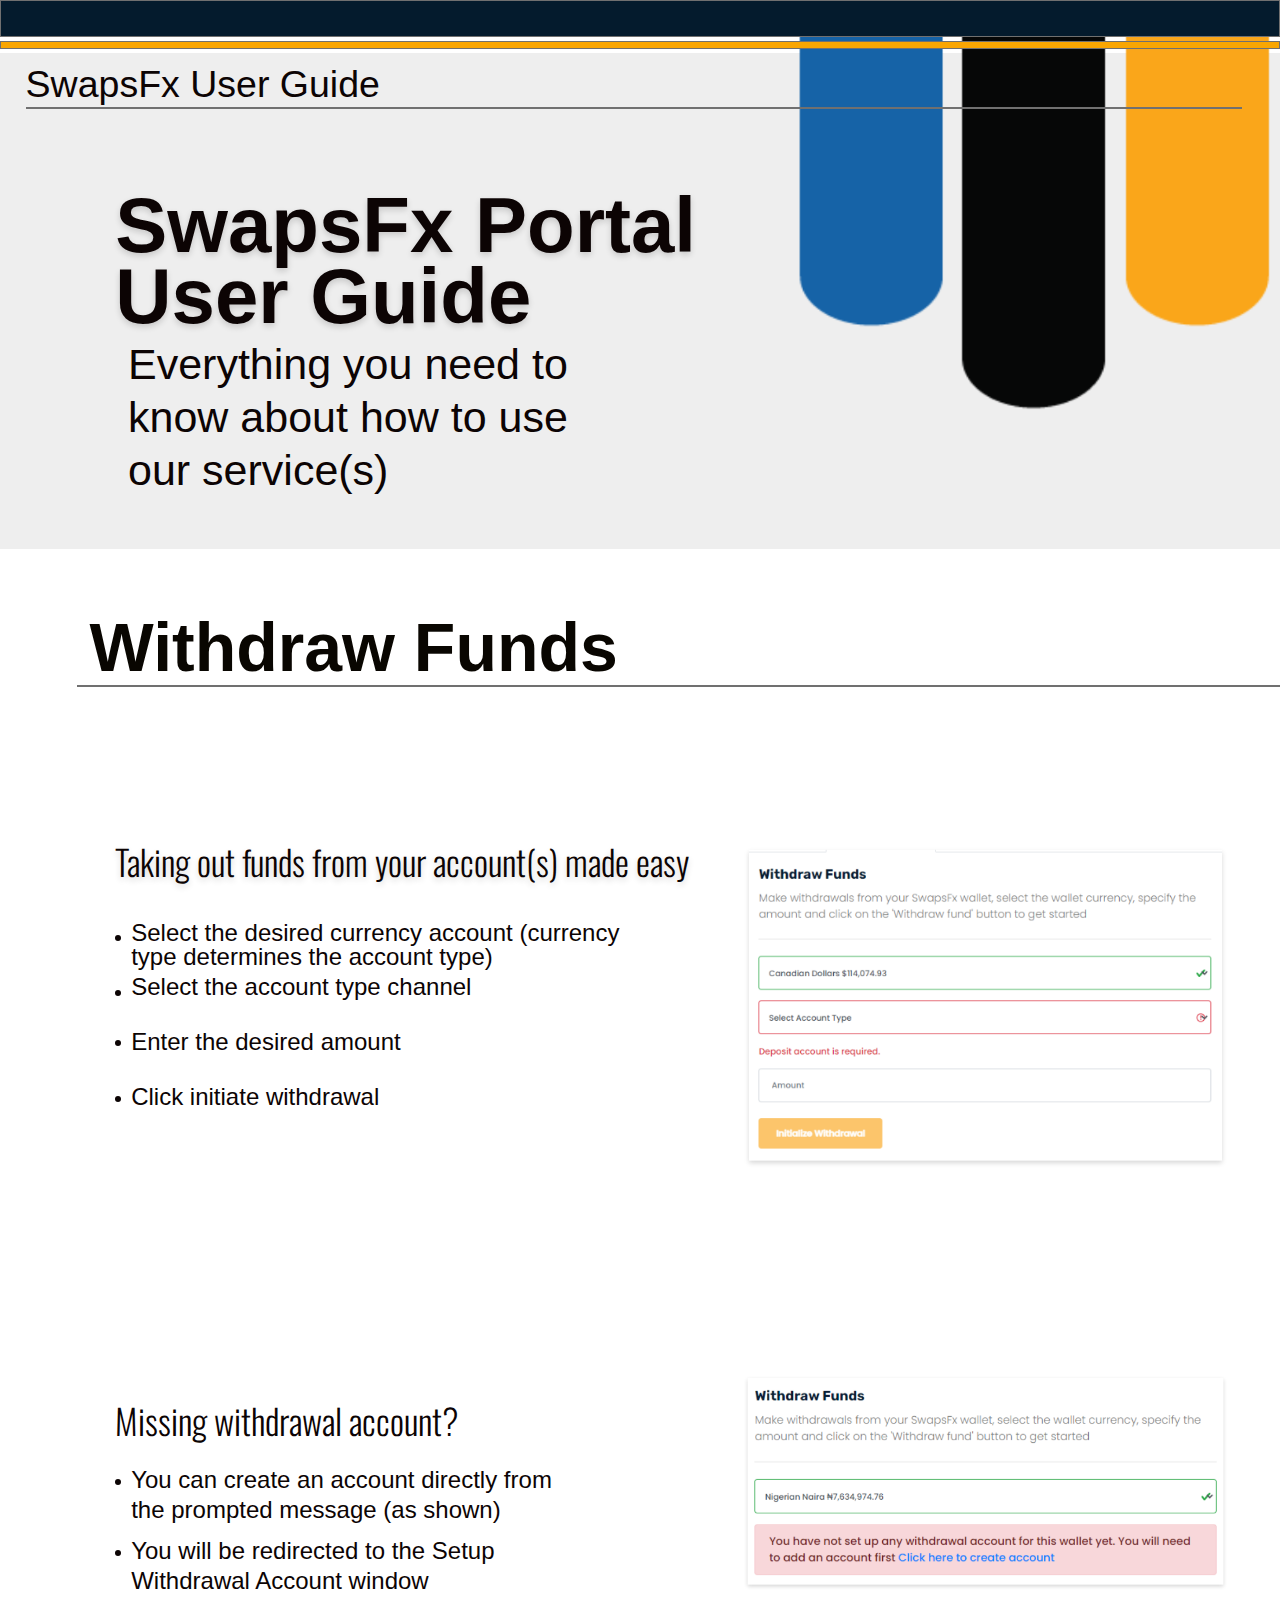
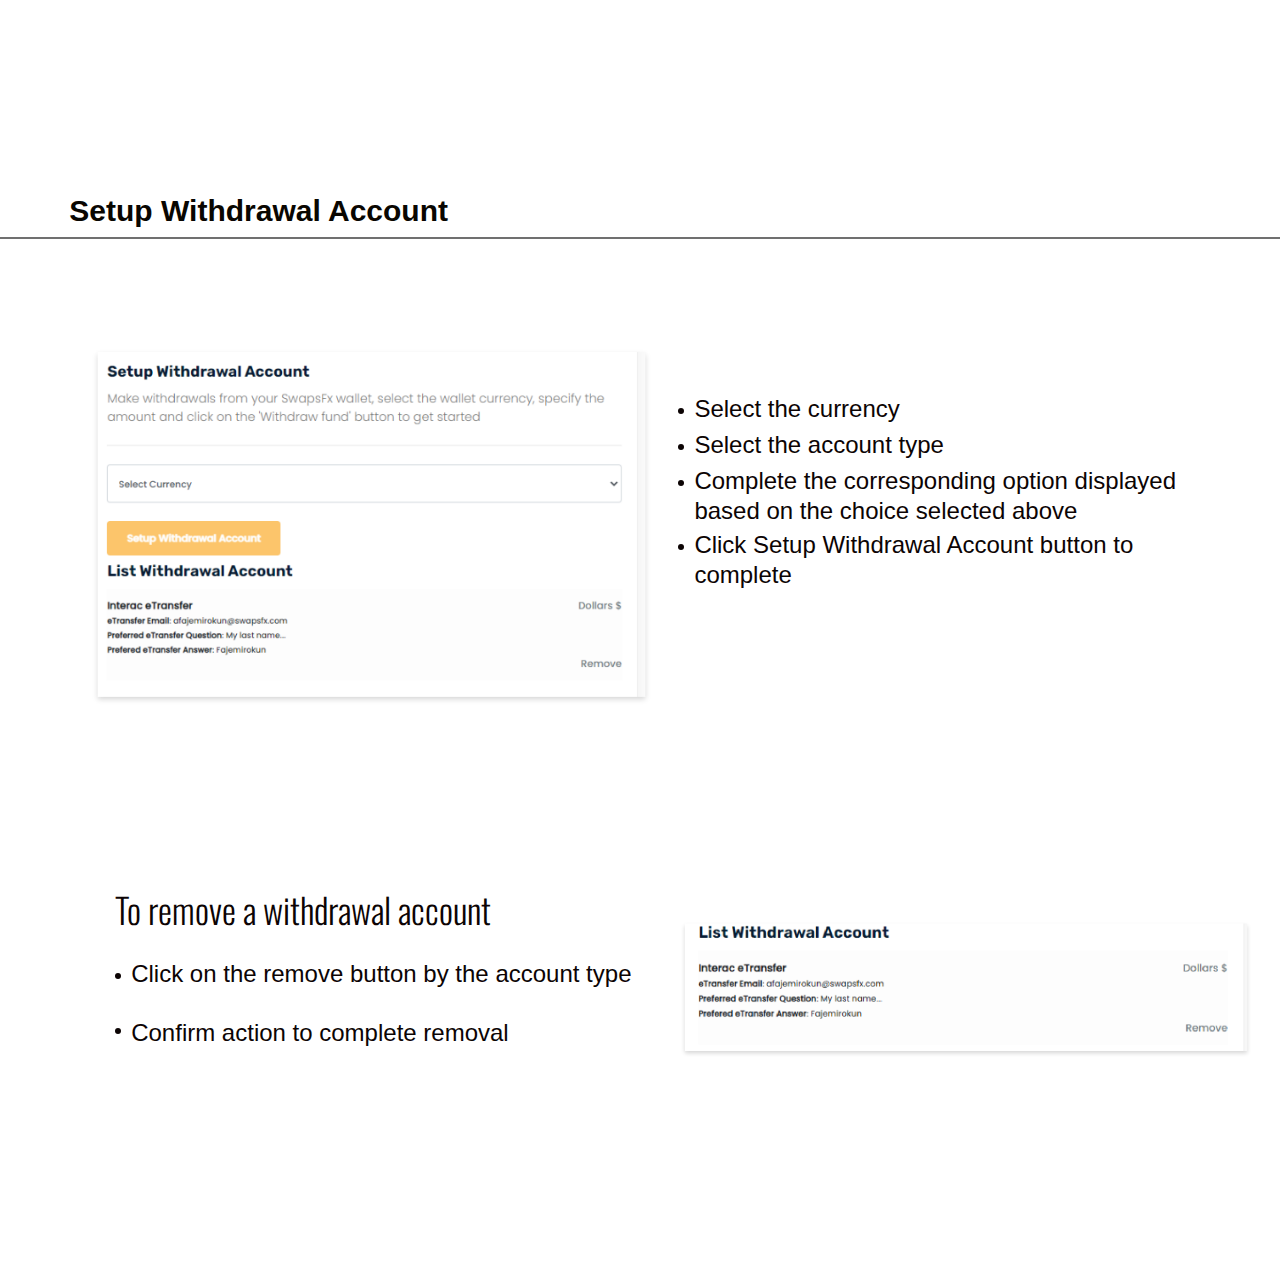
==== commit 5f26fe99: "Rename withdrawfunds.html to index.html" ====
--- a/index.html
+++ b/index.html
@@ -6,7 +6,7 @@
     <link rel="shortcut icon" type="image/png" href="https://animaproject.s3.amazonaws.com/home/favicon.png" />
     <meta name="og:type" content="website" />
     <meta name="twitter:card" content="photo" />
-    <link rel="stylesheet" type="text/css" href="css/userprofilemanagement.css" />
+    <link rel="stylesheet" type="text/css" href="css/withdrawfunds.css" />
     <style>
       @import url("https://fonts.googleapis.com/css?family=Oswald:300");
 
@@ -227,24 +227,16 @@
       .border-1px-dove-gray {
         border: 1px solid var(--dove-gray);
       }
-      .oswald-light-nero-30px {
-        color: var(--nero);
-        font-family: var(--font-family-oswald);
-        font-size: var(--font-size-l);
-        font-style: normal;
-        font-weight: 300;
-      }
       .segoeui-regular-normal-nero-20px {
         color: var(--nero);
         font-family: var(--font-family-segoeui-regular);
+        font-size: 16px;
         font-style: normal;
         font-weight: 400;
       }
       :root {
         --dove-gray: rgba(112, 112, 112, 1);
-        --font-family-oswald: "Oswald", Helvetica;
         --font-family-segoeui-regular: "SegoeUI-Regular", Helvetica;
-        --font-size-l: 30px;
         --font-size-m: 20px;
         --nero: rgba(12, 4, 4, 1);
       }
@@ -252,164 +244,102 @@
     <meta name="author" content="AnimaApp.com - Design to code, Automated." />
   </head>
   <body style="margin: 0; background: rgba(255, 255, 255, 1)">
-    <input type="hidden" id="anPageName" name="page" value="userprofilemanagement" />
+    <input type="hidden" id="anPageName" name="page" value="withdrawfunds" />
     <div class="container-center-horizontal">
-      <div class="userprofilemanagement screen">
-        <div class="flex-col-C61RwL">
-          <div class="flex-col-0xy0vn">
-            <div class="overlap-group-xpmbvu">
-              <div class="black-top-rectangle-O40pOL border-1px-dove-gray"></div>
-              <div class="yellow-thin-rectangle-O40pOL border-1px-dove-gray"></div>
-              <div class="grey-back-O40pOL"></div>
-              <img class="swapslogoimage-transparent-O40pOL" src="img/swaps-logo-image-transparent@1x.png" />
-              <div class="black-top-rectangle-3XVj4X border-1px-dove-gray"></div>
-              <div class="yellow-thin-rectangle-3XVj4X border-1px-dove-gray"></div>
-              <div class="swaps-fx-user-guide-O40pOL">SwapsFx User Guide</div>
-              <img class="line-1-O40pOL" src="img/line-1@1x.png" />
-              <div class="swaps-fx-portal-user-guide-O40pOL">SwapsFx Portal <br />User Guide</div>
-              <div class="everything-you-se-our-services-O40pOL segoeui-regular-normal-nero-20px">
-                Everything you need to know about how to use our service(s)
-              </div>
-              <div class="user-profile-management-O40pOL">User Profile Management</div>
+      <div class="withdrawfunds screen">
+              <div class="overlap-group-zHcrMx">
+                <div class="black-top-rectangle-5sTxFf border-1px-dove-gray"></div>
+                <div class="yellow-thin-rectangle-5sTxFf border-1px-dove-gray"></div>
+                <div class="grey-back-5sTxFf"></div>
+                <img class="swapslogoimage-transparent-5sTxFf" src="img/swaps-logo-image-transparent@1x.png" />
+                <div class="black-top-rectangle-BM6xrx border-1px-dove-gray"></div>
+                <div class="yellow-thin-rectangle-BM6xrx border-1px-dove-gray"></div>
+                <div class="swaps-fx-user-guide-5sTxFf">SwapsFx User Guide</div>
+                <img class="line-1-5sTxFf" src="img/line-1@1x.png" />
+                <div class="swaps-fx-portal-user-guide-5sTxFf">SwapsFx Portal <br />User Guide</div>
+                <div class="everything-you-se-our-services-5sTxFf segoeui-regular-normal-nero-20px">
+                  Everything you need to know about how to use our service(s)
+                </div>
+                <div class="withdraw-funds-5sTxFf">Withdraw Funds</div>
+              </div>
+              <img class="line-8-zHcrMx" src="img/line-8@1x.png" />
+            <div class="flex-row-xpmbvu">
+              <div class="flex-col-fKmFVR">
+                <div class="taking-out-fund-ounts-made-easy-Sxvg86">
+                  Taking out funds from your account(s) made easy
+                </div>
+                <div class="group-14-Sxvg86">
+                  <div class="ellipse-28-p8MuxV ellip"></div>
+                  <div class="select-the-desi-he-account-type-p8MuxV segoeui-regular-normal-nero-20px">
+                    Select the desired currency account (currency type determines the account type)
+                  </div>
+                  <div class="ellipse-29-p8MuxV ellip"></div>
+                  <div class="select-the-acco-nt-type-channel-p8MuxV segoeui-regular-normal-nero-20px">
+                    Select the account type channel
+                  </div>
+                  <div class="ellipse-30-p8MuxV ellip"></div>
+                  <div class="enter-the-desired-amount-p8MuxV segoeui-regular-normal-nero-20px">
+                    Enter the desired amount
+                  </div>
+                  <div class="ellipse-31-p8MuxV ellip"></div>
+                  <div class="click-initiate-withdrawal-p8MuxV segoeui-regular-normal-nero-20px">
+                    Click initiate withdrawal
+                  </div>
+                </div>
+              </div>
+              <img class="image-16-fKmFVR" src="img/image-16@1x.png" />
             </div>
-            <img class="line-8-xpmbvu" src="img/line-8@1x.png" />
-          </div>
           <div class="flex-row-0xy0vn">
             <div class="flex-col-GyJUNH">
-              <div class="view-update-user-details-3xHcwy oswald-light-nero-30px headings">View / Update User Details</div>
-              <div class="group-18-3xHcwy letters">
-                <div class="ellipse-40-i2e62Q elip"></div>
-                <div class="click-the-wheel-ilable-settings-i2e62Q segoeui-regular-normal-nero-20px">
-                  Click the wheel icon on the top-right corner of the portal to expose the available settings
-                </div>
-                <div class="ellipse-41-i2e62Q elip"></div>
-                <div class="click-on-profil-view-my-details-i2e62Q segoeui-regular-normal-nero-20px">
-                  Click on Profile to view &#34;My Details&#34;
-                </div>
-                <div class="ellipse-42-i2e62Q elip"></div>
-                <div class="view-make-changes-i2e62Q segoeui-regular-normal-nero-20px">View / Make changes</div>
-                <div class="ellipse-43-i2e62Q elip"></div>
-                <div class="click-save-chan-change-was-made-i2e62Q segoeui-regular-normal-nero-20px">
-                  Click &#34;Save Changes&#34; if change was made
-                </div>
+              <div class="missing-withdrawal-account-3xHcwy">Missing withdrawal account?</div>
+              <div class="group-15-3xHcwy">
+                <div class="ellipse-32-vEJZo4 ellip"></div>
+                <div class="you-can-create-essage-as-shown-vEJZo4 segoeui-regular-normal-nero-20px">
+                  You can create an account directly from the prompted message (as shown)
+                </div>
+                <div class="ellipse-33-vEJZo4 ellip"></div>
+                <div class="you-will-be-red-account-window-vEJZo4 segoeui-regular-normal-nero-20px">
+                  You will be redirected to the Setup Withdrawal Account window
+                </div>
+              </div>
+             </div>
+            <img class="image-17-GyJUNH" src="img/image-17@1x.png" />
+          </div>
+          <div class="setup-withdrawal-account-3xHcwy">Setup Withdrawal Account</div>
+            
+          <img class="line-11-0xy0vn" src="img/line-8@1x.png" />
+          <div class="flex-row-oV5UrE">
+            <img class="image-18-QkTteQ" src="img/image-18@1x.png" />
+            <div class="group-16-QkTteQ">
+              <div class="ellipse-34-vvCDiG"></div>
+              <div class="select-the-currency-vvCDiG segoeui-regular-normal-nero-20px">Select the currency</div>
+              <div class="ellipse-35-vvCDiG"></div>
+              <div class="select-the-account-type-vvCDiG segoeui-regular-normal-nero-20px">Select the account type</div>
+              <div class="ellipse-36-vvCDiG"></div>
+              <div class="complete-the-co-selected-above-vvCDiG segoeui-regular-normal-nero-20px">
+                Complete the corresponding option displayed based on the choice selected above
+              </div>
+              <div class="ellipse-37-vvCDiG"></div>
+              <div class="click-setup-wit-ton-to-complete-vvCDiG segoeui-regular-normal-nero-20px">
+                Click Setup Withdrawal Account button to complete
               </div>
             </div>
-            <img class="image-20-GyJUNH" src="img/image-20@1x.png" />
           </div>
-        </div>
         <div class="flex-row-C61RwL">
           <div class="flex-col-dXBp89">
-            <img class="image-21-0PZcXW" src="img/image-21@1x.png" />
-            <div class="manage_words">
-              <div class="manage-password-y0eQTV oswald-light-nero-30px headings">
-                Manage Password&nbsp;&nbsp;&nbsp;&nbsp;&nbsp;&nbsp;&nbsp;&nbsp;&nbsp;&nbsp;
-              </div>
-              <div class="group-19-y0eQTV letters">
-                <div class="ellipse-44-TwzCqN elip"></div>
-                <div class="click-the-wheel-ilable-settings-TwzCqN segoeui-regular-normal-nero-20px">
-                  Click the wheel icon on the top-right corner of the portal to expose the available settings
-                </div>
-                <div class="ellipse-45-TwzCqN elip"></div>
-                <div class="click-on-passwo-manage-password-TwzCqN segoeui-regular-normal-nero-20px">
-                  Click on &#34;Password&#34; to manage password
-                </div>
-                <div class="ellipse-46-TwzCqN elip"></div>
-                <div class="provide-the-nee-o-make-a-change-TwzCqN segoeui-regular-normal-nero-20px">
-                  Provide the needed password information to make a change
-                </div>
-                <div class="ellipse-47-TwzCqN elip"></div>
-                <div class="click-save-chan-change-was-made-TwzCqN segoeui-regular-normal-nero-20px">
-                  Click &#34;Save Changes&#34; if change was made
-                </div>
-            </div>
-           
+            <div class="to-remove-a-withdrawal-account-0PZcXW">To remove a withdrawal account</div>
+            <div class="group-17-0PZcXW">
+              <div class="ellipse-38-7VPqCY"></div>
+              <div class="click-on-the-re-he-account-type-7VPqCY segoeui-regular-normal-nero-20px">
+                Click on the remove button by the account type
+              </div>
+              <div class="ellipse-39-7VPqCY"></div>
+              <div class="confirm-action-omplete-removal-7VPqCY segoeui-regular-normal-nero-20px">
+                Confirm action to complete removal
+              </div>
             </div>
           </div>
-          <div class="flex-col-Xi618D">
-            <div class="settings_words">
-              <div class="settings-general-notifications-0PZcXW oswald-light-nero-30px headings">
-                Settings (General Notification(s))
-              </div>
-              <div class="group-20-0PZcXW letters">
-                <div class="ellipse-48-aax5kZ elip"></div>
-                <div class="click-the-wheel-r-of-the-portal-aax5kZ segoeui-regular-normal-nero-20px">
-                  Click the wheel icon on the top-right corner of the portal
-                </div>
-                <div class="ellipse-49-aax5kZ elip"></div>
-                <div class="click-settings-aax5kZ segoeui-regular-normal-nero-20px">Click &#34;Settings&#34;</div>
-                <div class="ellipse-50-aax5kZ elip"></div>
-                <div class="check-your-preferred-option-aax5kZ segoeui-regular-normal-nero-20px">
-                  Check your preferred option
-                </div>
-                <div class="ellipse-51-aax5kZ elip"></div>
-                <div class="save-changes-to-confirm-aax5kZ segoeui-regular-normal-nero-20px">Save changes to confirm</div>
-            </div>
-           
-            </div>
-            <img class="image-22-y0eQTV" src="img/image-22@1x.png" />
-          </div>
-        </div>
-        <div class="flex-col-VMr6Om">
-          <div class="flex-col-lcFreP">
-            <div class="flex-col-APIgQa">
-              <div class="flex-row-mu6cJe">
-                <div class="advanced-profile-management-O8Us0i">Advanced Profile Management</div>
-                <img class="image-23-O8Us0i" src="img/image-23@1x.png" />
-              </div>
-              <img class="line-12-mu6cJe" src="img/line-8@1x.png" />
-            </div>
-            <div class="flex-row-APIgQa">
-              <div class="flex-col-3elYpP">
-                <div class="request-data-3TWxOt oswald-light-nero-30px headings">Request Data</div>
-                <div class="group-21-3TWxOt letters">
-                  <div class="ellipse-52-6A2EKN elip"></div>
-                  <div class="click-the-wheel-ilable-settings-6A2EKN segoeui-regular-normal-nero-20px">
-                    Click the wheel icon on the top-right corner of the portal to expose the available settings
-                  </div>
-                  <div class="ellipse-53-6A2EKN elip"></div>
-                  <div class="click-on-profile-6A2EKN segoeui-regular-normal-nero-20px">Click on &#34;Profile&#34;</div>
-                  <div class="ellipse-54-6A2EKN elip"></div>
-                  <div class="scroll-to-the-f-of-the-section-6A2EKN segoeui-regular-normal-nero-20px">
-                    Scroll to the footer of the section
-                  </div>
-                  <div class="ellipse-55-6A2EKN elip"></div>
-                  <div class="click-on-request-data-6A2EKN segoeui-regular-normal-nero-20px">
-                    Click on &#34;Request Data&#34;
-                  </div>
-                  <div class="ellipse-56-6A2EKN elip"></div>
-                  <div class="confirm-accept-notice-6A2EKN segoeui-regular-normal-nero-20px">
-                    Confirm / accept notice
-                  </div>
-                </div>
-              </div>
-              <img class="image-24-3elYpP" src="img/image-24@1x.png" />
-            </div>
-            <img class="line-13-APIgQa" src="img/line-13@1x.png" />
-          </div>
-          <div class="flex-row-lcFreP">
-            <img class="image-25-NvvWoh" src="img/image-25@1x.png" />
-            <div class="flex-col-NvvWoh">
-              <div class="delete-account-PNnH4c oswald-light-nero-30px headings">Delete Account</div>
-              <div class="group-22-PNnH4c letters">
-                <div class="ellipse-52-wqPdGv elip"></div>
-                <div class="click-the-wheel-ilable-settings-wqPdGv segoeui-regular-normal-nero-20px">
-                  Click the wheel icon on the top-right corner of the portal to expose the available settings
-                </div>
-                <div class="ellipse-53-wqPdGv elip"></div>
-                <div class="click-on-profile-wqPdGv segoeui-regular-normal-nero-20px">Click on &#34;Profile&#34;</div>
-                <div class="ellipse-54-wqPdGv elip"></div>
-                <div class="scroll-to-the-f-of-the-section-wqPdGv segoeui-regular-normal-nero-20px">
-                  Scroll to the footer of the section
-                </div>
-                <div class="ellipse-55-wqPdGv elip"></div>
-                <div class="click-on-delete-account-wqPdGv segoeui-regular-normal-nero-20px">
-                  Click on &#34;Delete Account&#34;
-                </div>
-                <div class="ellipse-56-wqPdGv elip"></div>
-                <div class="confirm-accept-notice-wqPdGv segoeui-regular-normal-nero-20px">Confirm / accept notice</div>
-              </div>
-            </div>
-          </div>
+          <img class="image-19-dXBp89" src="img/image-19@1x.png" />
         </div>
       </div>
     </div>
--- a/css/withdrawfunds.css
+++ b/css/withdrawfunds.css
@@ -0,0 +1,1296 @@
+/* screen - withdrawfunds */
+
+.withdrawfunds {
+  align-items: flex-end;
+  background-color: rgba(255,255,255,1.0);
+  box-sizing: border-box;
+  display: flex;
+  flex-direction: column;
+  height: auto;
+  justify-content: flex-start;
+  overflow: hidden;
+  overflow-x: hidden;
+  position: relative;
+  width: 100%;
+}
+.withdrawfunds .black-top-rectangle-5sTxFf {
+  background-color: rgba(4,27,45,1.0);
+  height: 37px;
+  position: absolute;
+  width: 100%;
+  top: 0px;
+}
+.withdrawfunds .black-top-rectangle-BM6xrx {
+  background-color: rgba(4,27,45,1.0);
+  height: 37px;
+  position: absolute;
+  width: 100%;
+  top: 0px;
+}
+.withdrawfunds .click-initiate-withdrawal-p8MuxV {
+  background-color: transparent;
+  bottom: 3px;
+  height: 29px;
+  left: 16px;
+  letter-spacing: 0.00px;
+  line-height: 30px;
+  position: absolute;
+  text-align: left;
+  white-space: nowrap;
+  width: auto;
+}
+.withdrawfunds .click-on-the-re-he-account-type-7VPqCY {
+  background-color: transparent;
+  height: 29px;
+  left: 16px;
+  letter-spacing: 0.00px;
+  line-height: 30px;
+  position: absolute;
+  text-align: left;
+  top: -5px;
+  white-space: nowrap;
+  width: calc(100.00% - 14px);
+}
+.withdrawfunds .click-setup-wit-ton-to-complete-vvCDiG {
+  background-color: transparent;
+  bottom: 3px;
+  height: 29px;
+  left: 16px;
+  letter-spacing: 0.00px;
+  line-height: 30px;
+  position: absolute;
+  text-align: left;
+  width: 88%;
+}
+.withdrawfunds .complete-the-co-selected-above-vvCDiG {
+  background-color: transparent;
+  bottom: calc(36.70% - 22px);
+  height: 59px;
+  left: 16px;
+  letter-spacing: 0.00px;
+  line-height: 30px;
+  position: absolute;
+  text-align: left;
+  width: 90%;
+}
+.withdrawfunds .confirm-action-omplete-removal-7VPqCY {
+  background-color: transparent;
+  bottom: 3px;
+  height: 29px;
+  left: 16px;
+  letter-spacing: 0.00px;
+  line-height: 30px;
+  position: absolute;
+  text-align: left;
+  white-space: nowrap;
+  width: calc(100.00% - 119px);
+}
+.withdrawfunds .ellipse-28-p8MuxV {
+  background-color: var(--nero);
+  border-radius: 3px;
+  height: 6px;
+  left: 0px;
+  position: absolute;
+  top: 9px;
+  width: 6px;
+}
+.withdrawfunds .ellipse-29-p8MuxV {
+  background-color: var(--nero);
+  border-radius: 3px;
+  height: 6px;
+  left: 0px;
+  position: absolute;
+  top: calc(34.85% - 2px);
+  width: 6px;
+}
+.withdrawfunds .ellipse-30-p8MuxV {
+  background-color: var(--nero);
+  border-radius: 3px;
+  bottom: calc(37.12% - 2px);
+  height: 6px;
+  left: 0px;
+  position: absolute;
+  width: 6px;
+}
+.withdrawfunds .ellipse-31-p8MuxV {
+  background-color: var(--nero);
+  border-radius: 3px;
+  bottom: 12px;
+  height: 6px;
+  left: 0px;
+  position: absolute;
+  width: 6px;
+}
+.withdrawfunds .ellipse-32-vEJZo4 {
+  background-color: var(--nero);
+  border-radius: 3px;
+  height: 6px;
+  left: 0px;
+  position: absolute;
+  top: 9px;
+  width: 6px;
+}
+.withdrawfunds .ellipse-33-vEJZo4 {
+  background-color: var(--nero);
+  border-radius: 3px;
+  bottom: 12px;
+  height: 6px;
+  left: 0px;
+  position: absolute;
+  width: 6px;
+}
+.withdrawfunds .ellipse-34-vvCDiG {
+  background-color: var(--nero);
+  border-radius: 3px;
+  height: 6px;
+  left: 0px;
+  position: absolute;
+  top: 9px;
+  width: 6px;
+}
+.withdrawfunds .ellipse-35-vvCDiG {
+  background-color: var(--nero);
+  border-radius: 3px;
+  height: 6px;
+  left: 0px;
+  position: absolute;
+  top: calc(28.40% - 2px);
+  width: 6px;
+}
+.withdrawfunds .ellipse-36-vvCDiG {
+  background-color: var(--nero);
+  border-radius: 3px;
+  bottom: calc(48.77% - 3px);
+  height: 6px;
+  left: 0px;
+  position: absolute;
+  width: 6px;
+}
+.withdrawfunds .ellipse-37-vvCDiG {
+  background-color: var(--nero);
+  border-radius: 3px;
+  bottom: 12px;
+  height: 6px;
+  left: 0px;
+  position: absolute;
+  width: 6px;
+}
+.withdrawfunds .ellipse-38-7VPqCY {
+  background-color: var(--nero);
+  border-radius: 3px;
+  height: 6px;
+  left: 0px;
+  position: absolute;
+  top: 9px;
+  width: 6px;
+}
+.withdrawfunds .ellipse-39-7VPqCY {
+  background-color: var(--nero);
+  border-radius: 3px;
+  bottom: calc(20.69% - 1px);
+  height: 6px;
+  left: 0px;
+  position: absolute;
+  width: 6px;
+}
+.withdrawfunds .enter-the-desired-amount-p8MuxV {
+  background-color: transparent;
+  bottom: calc(36.70% - 11px);
+  height: 29px;
+  left: 16px;
+  letter-spacing: 0.00px;
+  line-height: 30px;
+  position: absolute;
+  text-align: left;
+  white-space: nowrap;
+  width: calc(100.00% - 133px);
+}
+.withdrawfunds .everything-you-se-our-services-5sTxFf {
+  background-color: transparent;
+  height: auto;
+  left: 10%;
+  letter-spacing: 0.00px;
+  line-height: 53px;
+  position: absolute;
+  text-align: left;
+  top: 253px;
+  width: 600px;
+  font-size: 26px !important;
+}
+.withdrawfunds .flex-col-0xy0vn {
+  align-items: flex-start;
+  background-color: transparent;
+  box-sizing: border-box;
+  display: flex;
+  flex-direction: column;
+  flex-shrink: 1;
+  height: auto;
+  justify-content: flex-start;
+  position: relative;
+  width: 100%;
+}
+.withdrawfunds .flex-col-C61RwL {
+  align-items: flex-start;
+  background-color: transparent;
+  box-sizing: border-box;
+  display: flex;
+  flex-direction: column;
+  flex-shrink: 1;
+  height: auto;
+  justify-content: flex-start;
+  top: 0px;
+  position: relative;
+  width: 100%;
+}
+.withdrawfunds .flex-col-GyJUNH {
+  align-self: flex-end;
+  background-color: transparent;
+  flex-shrink: 1;
+  height: auto;
+  object-fit: cover;
+  position: relative;
+  margin-right: -27%;
+  margin-left: 9%;
+  width: 65%;
+}
+.withdrawfunds .flex-col-dXBp89 {
+  align-self: flex-end;
+  background-color: transparent;
+  flex-shrink: 1;
+  height: auto;
+  object-fit: cover;
+  position: relative;
+  margin-right: -27%;
+  margin-left: 9%;
+  width: 65%;
+  top: -214px;
+}
+.withdrawfunds .flex-col-fKmFVR {
+  align-self: flex-end;
+  background-color: transparent;
+  flex-shrink: 1;
+  height: auto;
+  object-fit: cover;
+  position: relative;
+  margin-right: -27%;
+  margin-left: 9%;
+  width: 65%;
+  top: -250px;
+}
+
+.withdrawfunds .flex-col-xpmbvu {
+  align-items: flex-start;
+  background-color: transparent;
+  box-sizing: border-box;
+  display: flex;
+  flex-direction: column;
+  flex-shrink: 1;
+  height: auto;
+  justify-content: flex-start;
+  position: relative;
+  width: 100%;
+}
+.withdrawfunds .flex-row-0xy0vn {
+  align-items: flex-start;
+  background-color: transparent;
+  box-sizing: border-box;
+  display: flex;
+  flex-flow: row wrap;
+  flex-shrink: 1;
+  height: auto;
+  justify-content: flex-start;
+  position: relative;
+  width: 100%;
+}
+.withdrawfunds .flex-row-C61RwL {
+  align-items: flex-start;
+  background-color: transparent;
+  box-sizing: border-box;
+  display: flex;
+  flex-flow: row wrap;
+  flex-shrink: 1;
+  height: auto;
+  justify-content: flex-start;
+  position: relative;
+  width: 100%;
+}
+.withdrawfunds .flex-row-oV5UrE {
+  align-items: flex-start;
+  background-color: transparent;
+  box-sizing: border-box;
+  display: flex;
+  flex-flow: row wrap;
+  flex-shrink: 1;
+  height: auto;
+  justify-content: flex-start;
+  position: relative;
+  width: 100%;
+}
+.withdrawfunds .flex-row-xpmbvu {
+  align-items: flex-start;
+  background-color: transparent;
+  box-sizing: border-box;
+  display: flex;
+  flex-flow: row wrap;
+  flex-shrink: 1;
+  height: auto;
+  justify-content: flex-start;
+  position: relative;
+  width: 100%;
+}
+.withdrawfunds .grey-back-5sTxFf {
+  background-color: rgba(238,238,238,1.0);
+  height: 106%;
+  position: absolute;
+  top: 53px;
+  width: 100%;
+}
+.withdrawfunds .group-14-Sxvg86 {
+  align-self: flex-end;
+  background-color: transparent;
+  flex-shrink: 1;
+  height: 188px;
+  position: relative;
+  margin-right: 10%;
+  width: 66%;
+  top: -10px;
+}
+.withdrawfunds .group-15-3xHcwy {
+  align-self: flex-end;
+  background-color: transparent;
+  flex-shrink: 1;
+  height: 98px;
+  margin-top: 26px;
+  position: relative;
+  width: 57%;
+}
+.withdrawfunds .group-16-QkTteQ {
+  align-self: flex-end;
+  background-color: transparent;
+  flex-shrink: 1;
+  height: 163px;
+  object-fit: cover;
+  position: relative;
+  margin-right: -27%;
+  margin-left: 0%;
+  width: 46%;
+  top: -399px;
+}
+.withdrawfunds .group-17-0PZcXW {
+  align-self: flex-end;
+  background-color: transparent;
+  flex-shrink: 1;
+  height: 86px;
+  margin-top: 31px;
+  position: relative;
+  width: 61%;
+}
+.withdrawfunds .image-16-fKmFVR {
+  align-items: flex-start;
+  background-color: transparent;
+  box-sizing: border-box;
+  display: flex;
+  flex-direction: column;
+  flex-shrink: 1;
+  height: auto;
+  justify-content: flex-start;
+  margin-bottom: 204.0px;
+  margin-left: 11%;
+  margin-right: 2%;
+  margin-top: 158px;
+  position: relative;
+  width: 38%;
+}
+.withdrawfunds .image-17-GyJUNH {
+  align-items: flex-start;
+  background-color: transparent;
+  box-sizing: border-box;
+  display: flex;
+  flex-direction: column;
+  flex-shrink: 1;
+  height: auto;
+  justify-content: flex-start;
+  margin-bottom: 204.0px;
+  margin-left: 11%;
+  margin-right: 2%;
+  position: relative;
+  width: 38%;
+}
+.withdrawfunds .image-18-QkTteQ {
+  align-items: flex-start;
+  background-color: transparent;
+  box-sizing: border-box;
+  display: flex;
+  flex-direction: column;
+  flex-shrink: 1;
+  height: auto;
+  justify-content: flex-start;
+  margin-bottom: 204.0px;
+  margin-left: 7%;
+  margin-right: 2%;
+  margin-top: 158px;
+  position: relative;
+  width: 44%;
+  top: -50px;
+}
+.withdrawfunds .image-19-dXBp89 {
+  align-items: flex-start;
+  background-color: transparent;
+  box-sizing: border-box;
+  display: flex;
+  flex-direction: column;
+  flex-shrink: 1;
+  height: auto;
+  justify-content: flex-start;
+  margin-bottom: 204.0px;
+  margin-left: 6%;
+  margin-right: 2%;
+  margin-top: 158px;
+  position: relative;
+  width: 45%;
+}
+.withdrawfunds .line-1-5sTxFf {
+  background-color: transparent;
+  height: 2px;
+  margin-left: 2%;
+  object-fit: cover;
+  position: absolute;
+  top: 107px;
+  width: 95%;
+}
+.withdrawfunds .line-11-0xy0vn {
+  background-color: transparent;
+  flex-shrink: 1;
+  height: 2px;
+  margin-left: 4%;
+  object-fit: cover;
+  position: relative;
+  margin-top: 11px;
+  width: 100%;
+}
+.withdrawfunds .line-8-zHcrMx {
+  background-color: transparent;
+  flex-shrink: 1;
+  height: 2px;
+  margin-left: 4%;
+  object-fit: cover;
+  position: relative;
+  width: 94%;
+  margin-top: 13%;
+}
+.withdrawfunds .missing-withdrawal-account-3xHcwy {
+  background-color: transparent;
+  color: var(--nero);
+  flex-shrink: 1;
+  font-family: 'Oswald', Helvetica;
+  font-size: 35px;
+  font-style: normal;
+  font-weight: 300;
+  height: auto;
+  letter-spacing: 0.00px;
+  line-height: 25px;
+  margin-left: 0px;
+  min-height: 36px;
+  min-width: 250px;
+  position: relative;
+  text-align: left;
+  white-space: nowrap;
+  width: auto;
+}
+.withdrawfunds .overlap-group-zHcrMx {
+  background-color: transparent;
+  flex-shrink: 1;
+  height: auto;
+  position: relative;
+  width: 100%;
+}
+.withdrawfunds .select-the-acco-nt-type-channel-p8MuxV {
+  background-color: transparent;
+  height: 29px;
+  left: 16px;
+  letter-spacing: 0.00px;
+  line-height: 30px;
+  position: absolute;
+  text-align: left;
+  top: calc(29.36% - 9px);
+  white-space: nowrap;
+  width: calc(100.00% - 55px);
+}
+.withdrawfunds .select-the-account-type-vvCDiG {
+  background-color: transparent;
+  height: 29px;
+  left: 16px;
+  letter-spacing: 0.00px;
+  line-height: 30px;
+  position: absolute;
+  text-align: left;
+  top: calc(23.02% - 7px);
+  white-space: nowrap;
+  width: 208px;
+}
+.withdrawfunds .select-the-currency-vvCDiG {
+  background-color: transparent;
+  height: 29px;
+  left: 16px;
+  letter-spacing: 0.00px;
+  line-height: 30px;
+  position: absolute;
+  text-align: left;
+  top: -5px;
+  white-space: nowrap;
+  width: 170px;
+}
+.withdrawfunds .select-the-desi-he-account-type-p8MuxV {
+  background-color: transparent;
+  height: 29px;
+  left: 16px;
+  letter-spacing: 0.00px;
+  line-height: 24px;
+  position: absolute;
+  text-align: left;
+  top: -5px;
+  width: auto;
+  font-size: 16px;
+}
+.withdrawfunds .setup-withdrawal-account-3xHcwy {
+  background-color: transparent;
+  color: rgba(9,6,1,1.0);
+  font-family: 'OswaldRegular-Regular', Helvetica;
+  font-size: 30px;
+  font-style: normal;
+  font-weight: bold;
+  height: auto;
+  right: 65%;
+  letter-spacing: 0.00px;
+  line-height: 30px;
+  position: relative;
+  text-align: left;
+  white-space: nowrap;
+  width: auto;
+  top: 0%;
+}
+.withdrawfunds .swaps-fx-portal-user-guide-5sTxFf {
+  background-color: transparent;
+  color: var(--nero);
+  font-family: 'OswaldRegular-Regular', Helvetica;
+  font-size: 44px;
+  font-style: normal;
+  font-weight: bold;
+  height: auto;
+  left: 9%;
+  letter-spacing: 0.00px;
+  line-height: 48px;
+  position: absolute;
+  text-align: left;
+  text-shadow: 0px 3px 6px rgb(0 0 0 / 16%);
+  top: 155px;
+  white-space: nowrap;
+  width: auto;
+}
+.withdrawfunds .swaps-fx-user-guide-5sTxFf {
+  background-color: transparent;
+  color: var(--nero);
+  font-family: 'SegoeUI-Regular', Helvetica;
+  font-size: 37.5px;
+  font-style: normal;
+  font-weight: 400;
+  height: auto;
+  margin-left: 2%;
+  letter-spacing: 0.00px;
+  line-height: 25px;
+  position: absolute;
+  text-align: left;
+  top: 72px;
+  white-space: nowrap;
+  width: auto;
+}
+.withdrawfunds .swapslogoimage-transparent-5sTxFf {
+  background-color: transparent;
+  height: auto;
+  margin-left: 25%;
+  object-fit: cover;
+  position: relative;
+  width: 111%;
+  margin-top: -15%;
+}
+.withdrawfunds .taking-out-fund-ounts-made-easy-Sxvg86 {
+  background-color: transparent;
+  color: var(--nero);
+  flex-shrink: 1;
+  font-family: 'Oswald', Helvetica;
+  font-size: 35px;
+  font-style: normal;
+  font-weight: 300;
+  height: auto;
+  letter-spacing: 0.00px;
+  line-height: 35px;
+  position: relative;
+  text-align: left;
+  text-shadow: 0px 3px 6px rgb(0 0 0 / 16%);
+  white-space: nowrap;
+  width: auto;
+  top: -57px;
+}
+.withdrawfunds .to-remove-a-withdrawal-account-0PZcXW {
+  background-color: transparent;
+  color: var(--nero);
+  flex-shrink: 1;
+  font-family: 'Oswald', Helvetica;
+  font-size: 35px;
+  font-style: normal;
+  font-weight: 300;
+  height: auto;
+  letter-spacing: 0.00px;
+  line-height: 25px;
+  min-height: 36px;
+  min-width: 275px;
+  position: relative;
+  text-align: left;
+  white-space: nowrap;
+  width: auto;
+}
+.withdrawfunds .withdraw-funds-5sTxFf {
+  background-color: transparent;
+  color: rgba(9,6,1,1.0);
+  font-family: 'OswaldRegular-Regular', Helvetica;
+  font-size: 30px;
+  font-style: normal;
+  font-weight: bold;
+  height: auto;
+  margin-left: 7%;
+  letter-spacing: 0.00px;
+  line-height: 30px;
+  position: absolute;
+  text-align: left;
+  white-space: nowrap;
+  width: auto;
+}
+.withdrawfunds .yellow-thin-rectangle-5sTxFf {
+  background-color: rgba(249,166,2,1.0);
+  height: 8px;
+  left: 0px;
+  position: absolute;
+  top: 41px;
+  width: 100%;
+}
+.withdrawfunds .yellow-thin-rectangle-BM6xrx {
+  background-color: rgba(249,166,2,1.0);
+  height: 8px;
+  left: 0px;
+  position: absolute;
+  top: 41px;
+  width: 100%;
+}
+.withdrawfunds .you-can-create-essage-as-shown-vEJZo4 {
+  background-color: transparent;
+  height: 59px;
+  left: 16px;
+  letter-spacing: 0.00px;
+  line-height: 30px;
+  position: absolute;
+  text-align: left;
+  top: -5px;
+  width: calc(100.00% - 14px);
+}
+.withdrawfunds .you-will-be-red-account-window-vEJZo4 {
+  background-color: transparent;
+  bottom: 3px;
+  height: 29px;
+  left: 16px;
+  letter-spacing: 0.00px;
+  line-height: 30px;
+  position: absolute;
+  text-align: left;
+  width: 90%;
+}
+
+
+
+
+@media (min-width: 2000px) { 
+  .withdrawfunds .swapslogoimage-transparent-5sTxFf {
+    margin-top: -22%;
+  }
+  .withdrawfunds .everything-you-se-our-services-5sTxFf {
+    top: 540px;
+    width: 612px;
+    font-size: 51px !important;
+  }
+  .withdrawfunds .swaps-fx-portal-user-guide-5sTxFf {
+    font-size: 150px;
+    line-height: 143px;
+    top: 239px;
+  }
+  .withdrawfunds .swaps-fx-user-guide-5sTxFf {
+    font-size: 46.5px;
+  }
+  .withdrawfunds .withdraw-funds-5sTxFf {
+    font-size: 125px !important;
+  }
+  .withdrawfunds .flex-col-fKmFVR {
+    top: -284px;
+  }
+  .withdrawfunds .taking-out-fund-ounts-made-easy-Sxvg86, 
+  .withdrawfunds .missing-withdrawal-account-3xHcwy,
+   .withdrawfunds .to-remove-a-withdrawal-account-0PZcXW {
+    font-size: 52px !important;
+  }
+  .withdrawfunds .group-14-Sxvg86 {
+    height: 228px;
+  }
+  .withdrawfunds .select-the-desi-he-account-type-p8MuxV, 
+  .segoeui-regular-normal-nero-20px {
+    font-size: 33px !important;
+  }
+  
+.withdrawfunds .flex-col-GyJUNH {
+  top: -258px;
+}
+.withdrawfunds .setup-withdrawal-account-3xHcwy {
+  right: 72% !important;
+}
+.withdrawfunds .group-16-QkTteQ {
+  height: 238px !important;
+  margin-left: 1% !important;
+  top: -454px !important;
+}
+.withdrawfunds .group-17-0PZcXW {
+  height: 99px;
+  margin-top: 55px;
+}
+
+}
+
+
+
+@media (max-width: 2000px) { 
+  .withdrawfunds .swaps-fx-portal-user-guide-5sTxFf {
+    font-size: 105px;
+    line-height: 96px;
+    top: 190px;
+  }
+  .withdrawfunds .everything-you-se-our-services-5sTxFf {
+    top: 382px;
+    width: 581px;
+    font-size: 46.5px !important;
+  }
+  .withdrawfunds .swapslogoimage-transparent-5sTxFf {
+    margin-top: -18%;
+  }
+  .withdrawfunds .withdraw-funds-5sTxFf {
+    top: 135%;
+    font-size: 91.5px;
+  }
+  .withdrawfunds .line-8-zHcrMx {
+    margin-top: 15%;
+  }
+  .withdrawfunds .select-the-desi-he-account-type-p8MuxV,
+  .segoeui-regular-normal-nero-20px  {
+    font-size: 27px !important;
+  }
+  .withdrawfunds .flex-col-GyJUNH {
+    top: -250px;
+  }
+
+ 
+}
+
+
+
+
+@media (min-width: 1500px) {
+  .withdrawfunds .grey-back-5sTxFf {
+    height: 104%;
+  }
+  .withdrawfunds .line-1-5sTxFf {
+    top: 110px;
+  }
+  .withdrawfunds .withdraw-funds-5sTxFf {
+    font-size: 82px !important;
+    top: 129%;
+  }
+  .withdrawfunds .taking-out-fund-ounts-made-easy-Sxvg86,
+  .withdrawfunds .missing-withdrawal-account-3xHcwy,
+  .withdrawfunds .to-remove-a-withdrawal-account-0PZcXW {
+    font-size: 44px;
+  }
+  .withdrawfunds .group-15-3xHcwy {
+    margin-top: 43px;
+    height: 111px;
+  }
+  .withdrawfunds .setup-withdrawal-account-3xHcwy {
+    font-size: 42px !important;
+    right: 62%;
+  }
+  .withdrawfunds .group-16-QkTteQ {
+    margin-left: 4%;
+    top: -447px; 
+    height: 186px;
+    width: 44%;
+  }
+
+
+}
+
+
+
+
+@media (max-width: 1500px) {
+  .withdrawfunds .everything-you-se-our-services-5sTxFf {
+    top: 338px;
+    font-size: 43px !important;
+    width: 500px;
+}
+.withdrawfunds .swaps-fx-portal-user-guide-5sTxFf {
+  font-size: 78px;
+  line-height: 71px;
+  top: 190px;
+}
+.withdrawfunds .withdraw-funds-5sTxFf {
+  font-size: 68px !important;
+}
+.withdrawfunds .line-8-zHcrMx {
+  margin-top: 17%;
+}
+.withdrawfunds .select-the-desi-he-account-type-p8MuxV,
+.segoeui-regular-normal-nero-20px  {
+  font-size: 24px !important;
+}
+.withdrawfunds .flex-col-GyJUNH {
+  top: -228px;
+}
+}
+
+
+
+
+
+@media (max-width: 1200px) { 
+  .withdrawfunds .grey-back-5sTxFf {
+    height: 91%;
+  }
+  .withdrawfunds .swapslogoimage-transparent-5sTxFf {
+    margin-left: 6%;
+    width: 138%;
+    margin-top: -23%;
+  }
+  .withdrawfunds .swaps-fx-user-guide-5sTxFf  {
+    font-size: 30px;
+    top: 57px;
+  }
+  .withdrawfunds .line-1-5sTxFf {
+    top: 85px;
+  }
+  .withdrawfunds .swaps-fx-portal-user-guide-5sTxFf {
+    font-size: 62px;
+    line-height: 61px;
+    top: 155px;
+  }
+  .withdrawfunds .everything-you-se-our-services-5sTxFf {
+    top: 278px;
+    font-size: 42px !important;
+    width: 500px;
+    line-height: 37px;
+  }
+  .withdrawfunds .withdraw-funds-5sTxFf {
+    font-size: 54px !important;
+    top: 119%;
+  }
+  .withdrawfunds .line-8-zHcrMx {
+    margin-top: 15%;
+  }
+  .withdrawfunds .flex-col-fKmFVR {
+    top: -187px;
+  }
+  .withdrawfunds .taking-out-fund-ounts-made-easy-Sxvg86,
+  .withdrawfunds .missing-withdrawal-account-3xHcwy,
+  .withdrawfunds .to-remove-a-withdrawal-account-0PZcXW {
+    font-size: 25px;
+  }
+  .withdrawfunds .group-14-Sxvg86 {
+    height: 124px;
+    top: -32px;
+  }
+  .withdrawfunds .select-the-desi-he-account-type-p8MuxV {
+    line-height: 21px;
+  }
+  .withdrawfunds .setup-withdrawal-account-3xHcwy {
+    right: 58%;
+  }
+  .withdrawfunds .select-the-desi-he-account-type-p8MuxV,
+   .segoeui-regular-normal-nero-20px {
+     font-size: 17px !important;
+   }
+   .withdrawfunds .image-18-QkTteQ {
+     width: 41%;
+   }
+   .withdrawfunds .group-16-QkTteQ {
+     height: 135px;
+     margin-left: -1%;
+     top: -324px;
+   }
+   
+
+}
+
+
+@media (min-width: 900px) {
+  .withdrawfunds .flex-row-C61RwL {
+    margin-top: -200px;
+  }
+}
+
+
+
+@media (max-width: 900px) { 
+  .withdrawfunds .swapslogoimage-transparent-5sTxFf {
+    margin-left: 29%;
+    width: 104%;
+    margin-top: -11%;
+  }
+  .withdrawfunds .grey-back-5sTxFf {
+    height: 125%;
+  }
+.withdrawfunds .swaps-fx-portal-user-guide-5sTxFf {
+  font-size: 41px;
+  line-height: 51px;
+  top: 155px;
+  }
+  .withdrawfunds .withdraw-funds-5sTxFf {
+    font-size: 39px !important;
+    margin-top: 15%;
+  }
+  .withdrawfunds .everything-you-se-our-services-5sTxFf {
+    top: 256px;
+    font-size: 31px !important;
+    width: 378px;
+    line-height: 34px;
+}
+.withdrawfunds .line-8-zHcrMx {
+    margin-top: 29%;
+}
+.withdrawfunds .flex-col-fKmFVR {
+  margin-right: auto;
+  margin-left: auto;
+  width: 72%;
+  top: 150px;
+}
+.withdrawfunds .image-16-fKmFVR {
+  margin-left: auto;
+  margin-right: auto;
+  margin-top: 196px;
+  width: 70%;
+}
+.withdrawfunds .taking-out-fund-ounts-made-easy-Sxvg86 {
+  font-size: 27px;
+}
+.withdrawfunds .group-14-Sxvg86 {
+  height: 140px;
+  top: -27px;
+  width: 90%;
+}
+.withdrawfunds .select-the-desi-he-account-type-p8MuxV,
+ .segoeui-regular-normal-nero-20px {
+   font-size: 17px !important;
+ }
+ .withdrawfunds .flex-col-GyJUNH {
+  margin-right: auto;
+  margin-left: auto;
+  width: 72%;
+  top: -100px;
+ }
+ .withdrawfunds .image-17-GyJUNH {
+  margin-left: auto;
+  margin-right: auto;
+  margin-top: 5px;
+  width: 70%;
+ }
+ .withdrawfunds .group-15-3xHcwy {
+   width: 100%;
+ }
+ .withdrawfunds .image-18-QkTteQ {
+  margin-right: auto;
+  margin-left: auto;
+  width: 72%;
+  margin-top: 100px;
+ }
+ .withdrawfunds .group-16-QkTteQ {
+  margin-left: auto;
+  margin-right: auto;
+  margin-top: 123px;
+  width: 70%;
+  height: 154px;
+ }
+ .withdrawfunds .setup-withdrawal-account-3xHcwy {
+   right: 38%;
+ }
+ .withdrawfunds .complete-the-co-selected-above-vvCDiG {
+   top: 58px;
+ }
+ .withdrawfunds .flex-col-dXBp89 {
+  margin-left: auto;
+  margin-right: auto;
+  margin-top: 123px;
+  width: 70%;
+ }
+ .withdrawfunds .image-19-dXBp89 {
+  margin-right: auto;
+  margin-left: auto;
+  width: 72%;
+  margin-top: -132px;
+ }
+ .withdrawfunds .flex-row-C61RwL {
+   top: -85px;
+ }
+
+}
+
+
+
+
+@media (max-width: 600px) { 
+  .withdrawfunds .grey-back-5sTxFf {
+    top: 23px;
+    height: 129%;
+  }
+  .withdrawfunds .black-top-rectangle-5sTxFf {
+    height: 14px;
+  }
+  .withdrawfunds .yellow-thin-rectangle-5sTxFf {
+    height: 5px;
+    top: 15px;
+  }
+  .withdrawfunds .swaps-fx-user-guide-5sTxFf {
+    font-size: 22.5px;
+    top: 48px;
+  }
+  .withdrawfunds .line-1-5sTxFf {
+    top: 74px;
+  }
+  .withdrawfunds .everything-you-se-our-services-5sTxFf {
+    top: 169px;
+    font-size: 18px !important;
+    width: 205px;
+    line-height: 20px;
+  }
+  .withdrawfunds .swaps-fx-portal-user-guide-5sTxFf {
+    font-size: 32px;
+    line-height: 31px;
+    top: 109px;
+  }
+  .withdrawfunds .withdraw-funds-5sTxFf {
+    font-size: 25px !important;
+    margin-top: 11%;
+  }
+  .withdrawfunds .line-8-zHcrMx {
+    margin-top: 26%;
+  }
+  .withdrawfunds .taking-out-fund-ounts-made-easy-Sxvg86,
+  .withdrawfunds .missing-withdrawal-account-3xHcwy,
+  .withdrawfunds .to-remove-a-withdrawal-account-0PZcXW {
+    font-size: 19px !important;
+  }
+  
+  .withdrawfunds .select-the-desi-he-account-type-p8MuxV, 
+  .segoeui-regular-normal-nero-20px {
+    font-size: 13px !important;
+  }
+  .withdrawfunds .select-the-desi-he-account-type-p8MuxV {
+    line-height: 13px;
+  }
+  
+  .withdrawfunds .ellip {
+    height: 4px;
+    width: 4px;
+  }
+  .withdrawfunds .image-16-fKmFVR {
+    margin-top: 158px;
+  }
+  .withdrawfunds .group-14-Sxvg86 {
+    height: 117px;
+    top: -48px;
+  }
+  .withdrawfunds .group-15-3xHcwy {
+    margin-top: 6px;
+    height: 83px;
+  }
+  .withdrawfunds .image-17-GyJUNH {
+    margin-top: -36px;
+  }
+  .withdrawfunds .complete-the-co-selected-above-vvCDiG {
+    top: 59px;
+    line-height: 19px;
+  }
+  .withdrawfunds .group-16-QkTteQ {
+    height: 150px;
+  }
+  .withdrawfunds .to-remove-a-withdrawal-account-0PZcXW {
+    font-size: 24px !important;
+  }
+  .withdrawfunds .flex-row-0xy0vn {
+    margin-bottom: -110px;
+  }
+  .withdrawfunds .setup-withdrawal-account-3xHcwy {
+    font-size: 17px;
+    right: 45%;
+    top: 0.5%;
+  }
+  .withdrawfunds .group-17-0PZcXW {
+    height: 46px;
+    margin-top: 2px;
+  }
+  .withdrawfunds .flex-row-C61RwL {
+    top: -122px;
+  }
+  .withdrawfunds .image-19-dXBp89 {
+    margin-top: -181px;
+  }
+  .withdrawfunds .confirm-action-omplete-removal-7VPqCY {
+    top: 19px;
+  }
+  .withdrawfunds .missing-withdrawal-account-3xHcwy {
+    font-size: 26px !important;
+  }
+  .withdrawfunds .ellipse-29-p8MuxV {
+    top: calc(40.85% - 2px);
+  }
+  .withdrawfunds .select-the-acco-nt-type-channel-p8MuxV {
+    top: calc(34.36% - 9px);
+  }
+}
+
+
+
+
+@media (max-width: 400px) {
+  .withdrawfunds .grey-back-5sTxFf {
+    top: 23px;
+    height: 147%;
+  }
+  .withdrawfunds .swapslogoimage-transparent-5sTxFf {
+    margin-top: -6%;
+    width: 1;
+  }
+  .withdrawfunds .swaps-fx-user-guide-5sTxFf  {
+    font-size: 18px;
+    top: 48px;
+  }
+  .withdrawfunds .line-1-5sTxFf{
+    top: 72px;
+  }
+  .withdrawfunds .everything-you-se-our-services-5sTxFf {
+    top: 169px;
+    font-size: 16.5px !important;
+    width: 153px;
+    line-height: 14px
+  }
+  .withdrawfunds .swaps-fx-portal-user-guide-5sTxFf {
+    font-size: 25.5px;
+    line-height: 26px;
+    top: 116px;
+  }
+  .withdrawfunds .withdraw-funds-5sTxFf {
+    margin-top: 22%;
+    font-size: 23.5px !important;
+  }
+  .withdrawfunds .line-8-zHcrMx {
+    margin-top: 39%;
+  }
+  .withdrawfunds {
+    height: 2000px;
+  }
+  .withdrawfunds .flex-row-xpmbvu {
+    top: -40px;
+  }
+
+  .withdrawfunds .group-14-Sxvg86 {
+    height: 82px;
+    top: -52px;
+  }
+  .withdrawfunds .image-16-fKmFVR {
+    margin-top: 129px;
+    width: 70%;
+  }
+  .withdrawfunds .taking-out-fund-ounts-made-easy-Sxvg86,
+  .withdrawfunds .missing-withdrawal-account-3xHcwy,
+  .withdrawfunds .to-remove-a-withdrawal-account-0PZcXW {
+    font-size: 14px !important;
+  }
+  .withdrawfunds .select-the-desi-he-account-type-p8MuxV, 
+  .segoeui-regular-normal-nero-20px {
+    font-size: 9px !important;
+  }
+  .withdrawfunds .image-17-GyJUNH {
+    margin-top: -50px;
+  }
+  .withdrawfunds .flex-row-0xy0vn {
+    top: -94px;
+    margin-bottom: -157px;
+  }
+  .withdrawfunds .complete-the-co-selected-above-vvCDiG {
+    top: 39px;
+    line-height: 12px;
+  }
+  .withdrawfunds .group-16-QkTteQ {
+    height: 90px;
+  }
+  .withdrawfunds .setup-withdrawal-account-3xHcwy {
+    right: 26%;
+    top: -89px;
+  }
+  .withdrawfunds .image-19-dXBp89 {
+    margin-top: -186px;
+    margin-bottom: 50px;
+  }
+  .withdrawfunds .group-17-0PZcXW {
+    height: 38px;
+    margin-top: -8px;
+  }
+  .withdrawfunds .click-setup-wit-ton-to-complete-vvCDiG {
+    top: 64px;
+    line-height: 16px;
+  }
+  .withdrawfunds .confirm-action-omplete-removal-7VPqCY {
+    top: 14px;
+  }
+  .withdrawfunds .flex-row-C61RwL {
+    margin-top: -31px !important;
+  }
+  .withdrawfunds .line-11-0xy0vn {
+    margin-top: -85px;
+  }
+  .withdrawfunds .group-15-3xHcwy {
+    height: 65px;
+  }
+  .withdrawfunds .you-can-create-essage-as-shown-vEJZo4,
+  .withdrawfunds .you-will-be-red-account-window-vEJZo4 {
+    line-height: 17px;
+  }
+  .container-center-horizontal {
+    height: 1700px;
+  }
+
+}
+
+@media (max-width: 300px) {
+  .withdrawfunds .grey-back-5sTxFf {
+    height: 144%;
+  }
+  .withdrawfunds .swaps-fx-user-guide-5sTxFf {
+    font-size: 15px;
+    top: 42px;
+  }
+  .withdrawfunds .line-1-5sTxFf {
+    top: 63px;
+  }
+  .withdrawfunds .withdraw-funds-5sTxFf {
+   top: 89%;
+  }
+  .withdrawfunds .line-8-zHcrMx {
+    margin-top: 79px;
+  }
+  .withdrawfunds .setup-withdrawal-account-3xHcwy {
+    top: -5.2%;
+    font-size: 15px;
+  }
+}
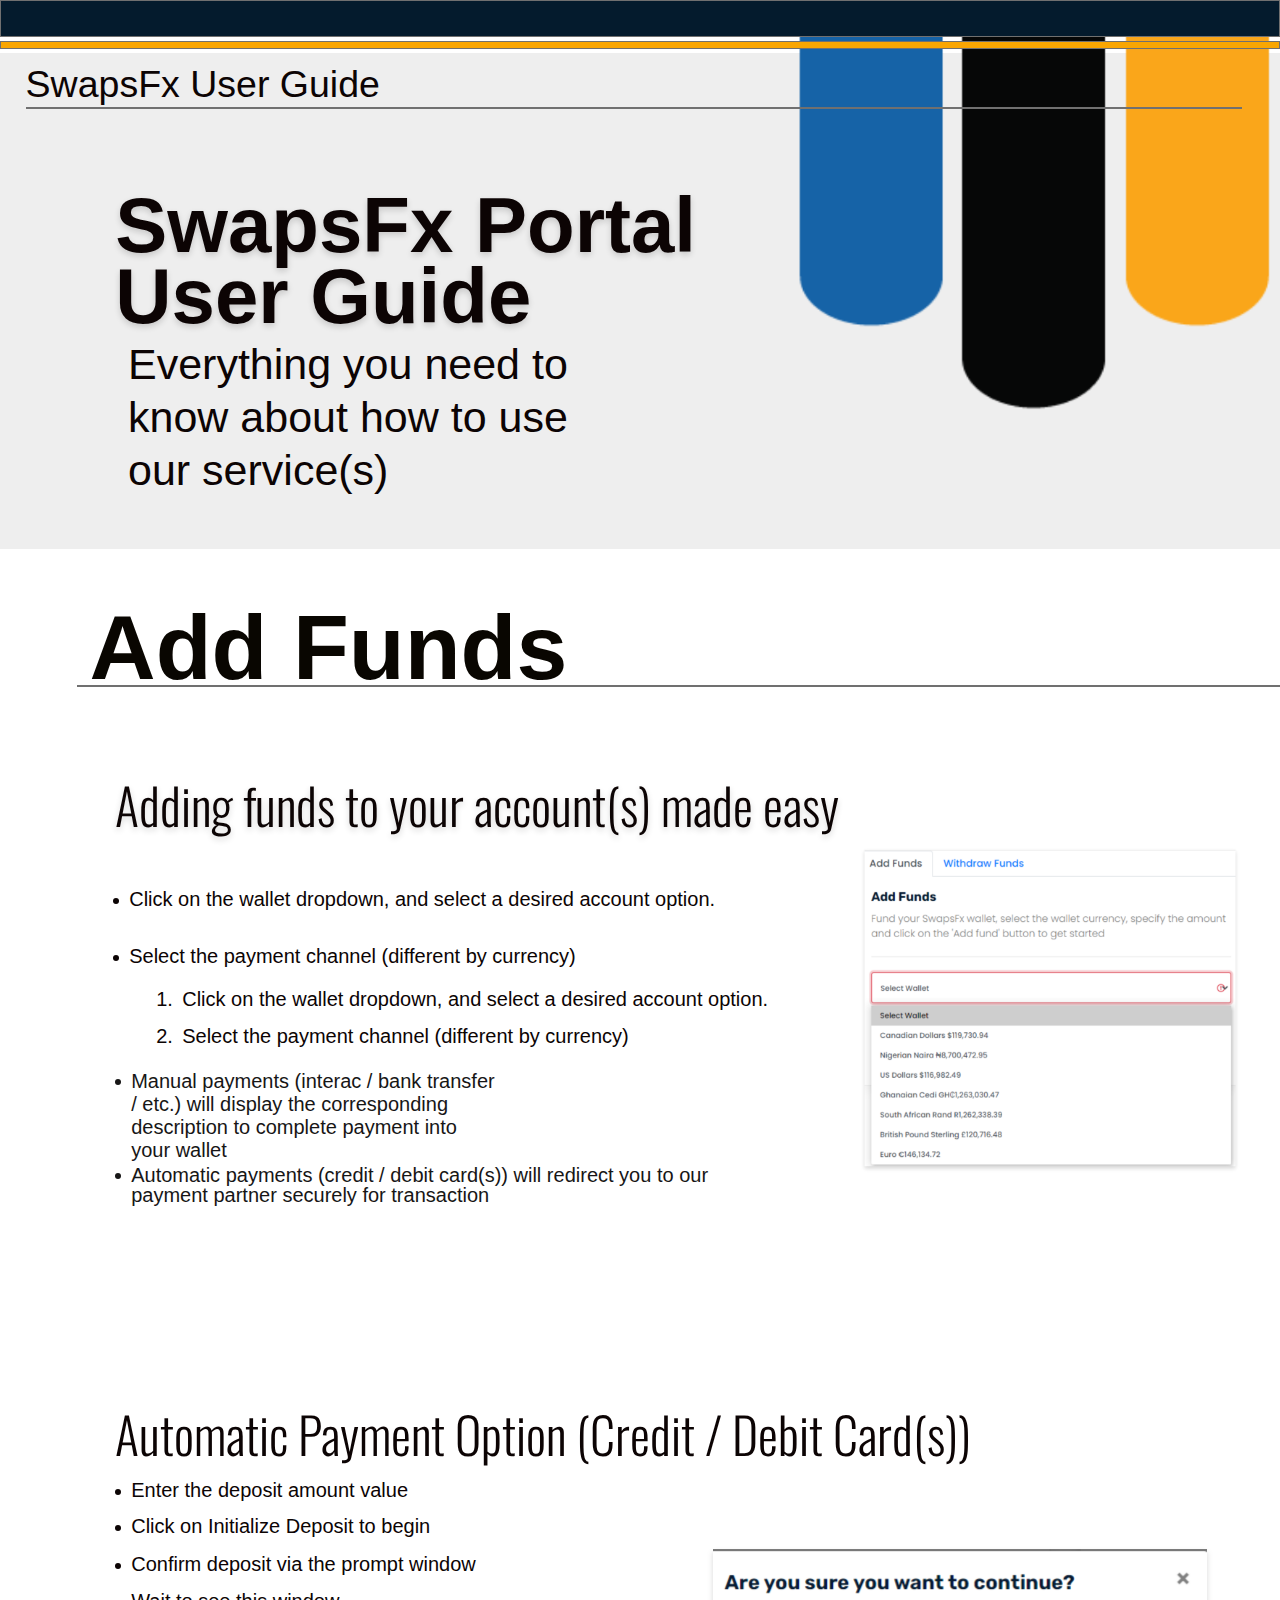
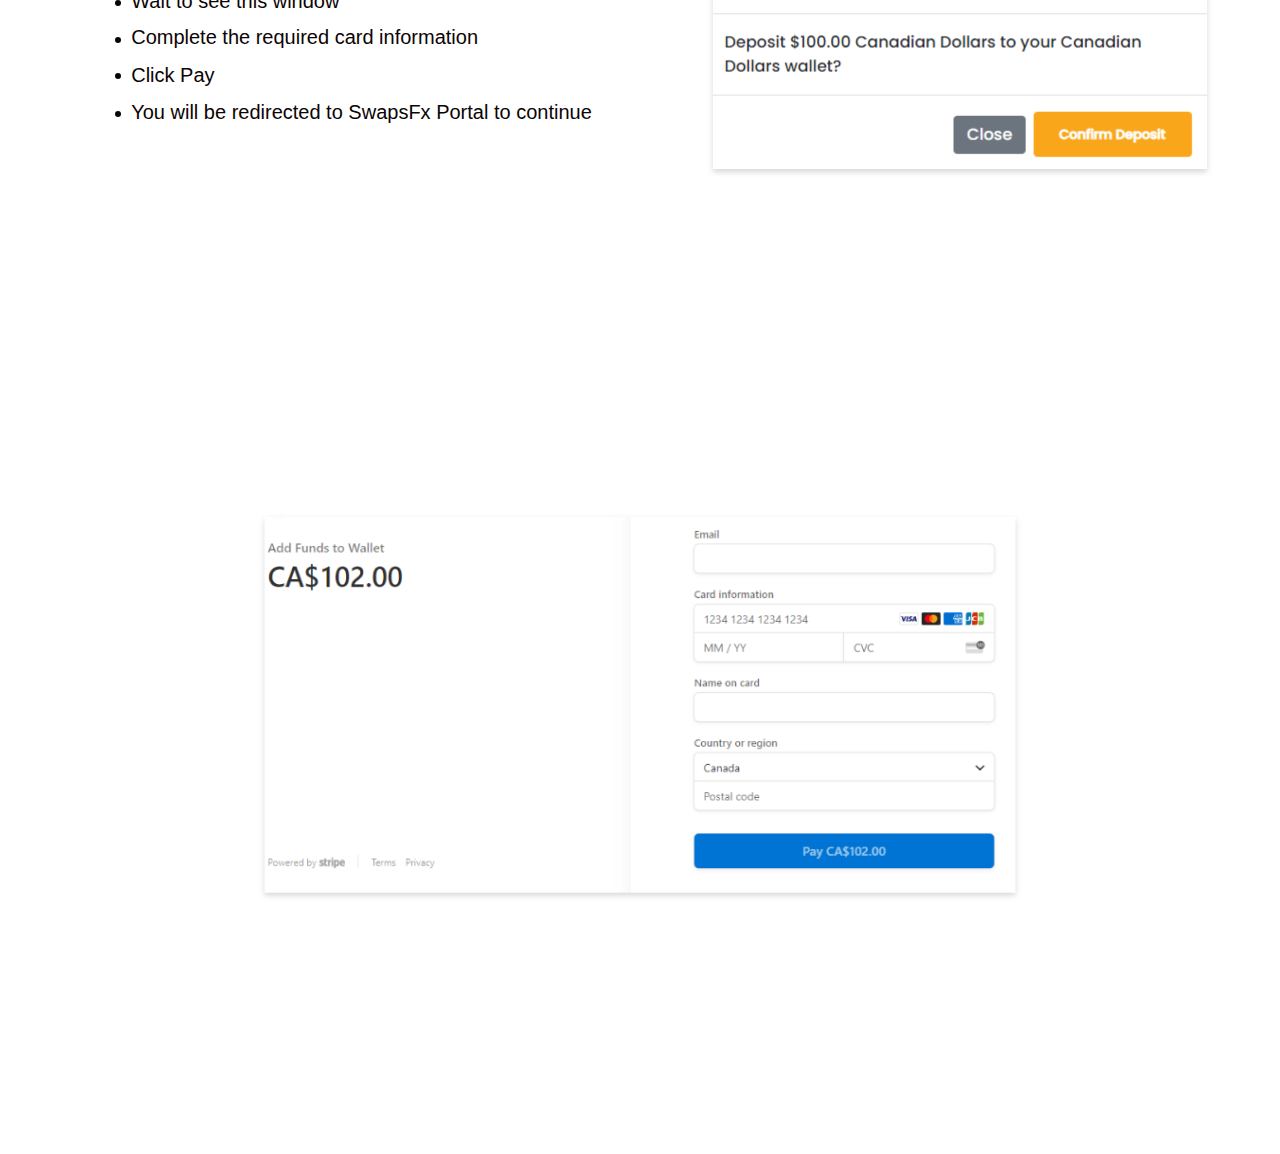
==== commit 11b3ac30: "Rename addfunds.html to index.html" ====
--- a/index.html
+++ b/index.html
@@ -6,7 +6,7 @@
     <link rel="shortcut icon" type="image/png" href="https://animaproject.s3.amazonaws.com/home/favicon.png" />
     <meta name="og:type" content="website" />
     <meta name="twitter:card" content="photo" />
-    <link rel="stylesheet" type="text/css" href="css/withdrawfunds.css" />
+    <link rel="stylesheet" type="text/css" href="css/addfunds.css" />
     <style>
       @import url("https://fonts.googleapis.com/css?family=Oswald:300");
 
@@ -230,7 +230,7 @@
       .segoeui-regular-normal-nero-20px {
         color: var(--nero);
         font-family: var(--font-family-segoeui-regular);
-        font-size: 16px;
+        font-size: 15px;
         font-style: normal;
         font-weight: 400;
       }
@@ -238,110 +238,109 @@
         --dove-gray: rgba(112, 112, 112, 1);
         --font-family-segoeui-regular: "SegoeUI-Regular", Helvetica;
         --font-size-m: 20px;
+        --licorice: rgba(23, 22, 22, 1);
         --nero: rgba(12, 4, 4, 1);
       }
     </style>
     <meta name="author" content="AnimaApp.com - Design to code, Automated." />
   </head>
   <body style="margin: 0; background: rgba(255, 255, 255, 1)">
-    <input type="hidden" id="anPageName" name="page" value="withdrawfunds" />
+    <input type="hidden" id="anPageName" name="page" value="addfunds" />
     <div class="container-center-horizontal">
-      <div class="withdrawfunds screen">
-              <div class="overlap-group-zHcrMx">
-                <div class="black-top-rectangle-5sTxFf border-1px-dove-gray"></div>
-                <div class="yellow-thin-rectangle-5sTxFf border-1px-dove-gray"></div>
-                <div class="grey-back-5sTxFf"></div>
-                <img class="swapslogoimage-transparent-5sTxFf" src="img/swaps-logo-image-transparent@1x.png" />
-                <div class="black-top-rectangle-BM6xrx border-1px-dove-gray"></div>
-                <div class="yellow-thin-rectangle-BM6xrx border-1px-dove-gray"></div>
-                <div class="swaps-fx-user-guide-5sTxFf">SwapsFx User Guide</div>
-                <img class="line-1-5sTxFf" src="img/line-1@1x.png" />
-                <div class="swaps-fx-portal-user-guide-5sTxFf">SwapsFx Portal <br />User Guide</div>
-                <div class="everything-you-se-our-services-5sTxFf segoeui-regular-normal-nero-20px">
-                  Everything you need to know about how to use our service(s)
-                </div>
-                <div class="withdraw-funds-5sTxFf">Withdraw Funds</div>
-              </div>
-              <img class="line-8-zHcrMx" src="img/line-8@1x.png" />
-            <div class="flex-row-xpmbvu">
-              <div class="flex-col-fKmFVR">
-                <div class="taking-out-fund-ounts-made-easy-Sxvg86">
-                  Taking out funds from your account(s) made easy
-                </div>
-                <div class="group-14-Sxvg86">
-                  <div class="ellipse-28-p8MuxV ellip"></div>
-                  <div class="select-the-desi-he-account-type-p8MuxV segoeui-regular-normal-nero-20px">
-                    Select the desired currency account (currency type determines the account type)
-                  </div>
-                  <div class="ellipse-29-p8MuxV ellip"></div>
-                  <div class="select-the-acco-nt-type-channel-p8MuxV segoeui-regular-normal-nero-20px">
-                    Select the account type channel
-                  </div>
-                  <div class="ellipse-30-p8MuxV ellip"></div>
-                  <div class="enter-the-desired-amount-p8MuxV segoeui-regular-normal-nero-20px">
-                    Enter the desired amount
-                  </div>
-                  <div class="ellipse-31-p8MuxV ellip"></div>
-                  <div class="click-initiate-withdrawal-p8MuxV segoeui-regular-normal-nero-20px">
-                    Click initiate withdrawal
-                  </div>
-                </div>
-              </div>
-              <img class="image-16-fKmFVR" src="img/image-16@1x.png" />
-            </div>
-          <div class="flex-row-0xy0vn">
-            <div class="flex-col-GyJUNH">
-              <div class="missing-withdrawal-account-3xHcwy">Missing withdrawal account?</div>
-              <div class="group-15-3xHcwy">
-                <div class="ellipse-32-vEJZo4 ellip"></div>
-                <div class="you-can-create-essage-as-shown-vEJZo4 segoeui-regular-normal-nero-20px">
-                  You can create an account directly from the prompted message (as shown)
-                </div>
-                <div class="ellipse-33-vEJZo4 ellip"></div>
-                <div class="you-will-be-red-account-window-vEJZo4 segoeui-regular-normal-nero-20px">
-                  You will be redirected to the Setup Withdrawal Account window
-                </div>
-              </div>
-             </div>
-            <img class="image-17-GyJUNH" src="img/image-17@1x.png" />
-          </div>
-          <div class="setup-withdrawal-account-3xHcwy">Setup Withdrawal Account</div>
+      <div class="addfunds screen">
+          <div class="overlap-group-0xy0vn">
+            <div class="black-top-rectangle-y1HRxC border-1px-dove-gray"></div>
+            <div class="yellow-thin-rectangle-y1HRxC border-1px-dove-gray"></div>
+            <div class="grey-back-y1HRxC"></div>
+            <img class="swapslogoimage-transparent-y1HRxC" src="img/swaps-logo-image-transparent@1x.png" />
+            <div class="black-top-rectangle-pqRchW border-1px-dove-gray"></div>
+            <div class="yellow-thin-rectangle-pqRchW border-1px-dove-gray"></div>
+            <div class="swaps-fx-user-guide-y1HRxC">SwapsFx User Guide</div>
+            <img class="line-1-y1HRxC" src="img/line-1@1x.png" />
+            <div class="swaps-fx-portal-user-guide-y1HRxC">SwapsFx Portal <br />User Guide</div>
+            <div class="everything-you-se-our-services-y1HRxC segoeui-regular-normal-nero-20px">
+              Everything you need to know about how to use our service(s)
+            </div>
+            <div class="add-funds-y1HRxC">Add Funds</div>
+          </div>
+          <img class="line-8-0xy0vn" src="img/line-8@1x.png" />
+        
+        <div class="flex-row-C61RwL">
+          <div class="letters">
+            <div class="adding-funds-to-ounts-made-easy-0PZcXW">Adding funds to your account(s) made easy</div>
+            <div class="group-10-0PZcXW">
+              <div class="ellipse-13-6G7QO0"></div>
+              <div class="click-on-the-wa-account-option-6G7QO0 segoeui-regular-normal-nero-20px">
+                Click on the wallet dropdown, and select a desired account option.
+              </div>
+              <div class="ellipse-14-6G7QO0"></div>
+              <div class="select-the-paym-ent-by-currency-6G7QO0 segoeui-regular-normal-nero-20px">
+                Select the payment channel (different by currency)
+              </div>
+            </div>
+            <div class="group-9-0PZcXW">
+              <div class="x1-wcA9lP segoeui-regular-normal-nero-20px">1.</div>
+              <div class="click-on-the-wa-account-option-wcA9lP segoeui-regular-normal-nero-20px">
+                Click on the wallet dropdown, and select a desired account option.
+              </div>
+              <div class="x2-wcA9lP segoeui-regular-normal-nero-20px">2.</div>
+              <div class="select-the-paym-ent-by-currency-wcA9lP segoeui-regular-normal-nero-20px">
+                Select the payment channel (different by currency)
+              </div>
+            </div>
+            <div class="group-11-0PZcXW">
+              <div class="ellipse-15-aewt80"></div>
+              <div class="manual-payments-nto-your-wallet-aewt80">
+                Manual payments (interac / bank transfer / etc.) will display the corresponding description to complete
+                payment into your wallet
+              </div>
+            </div>
+            <div class="ellipse-16-aewt80"></div>
+            <div class="automatic-payme-for-transaction-aewt80">
+              Automatic payments (credit / debit card(s)) will redirect you to our payment partner securely for
+              transaction
+            </div>
+            </div>
+              <img class="image-13-y0eQTV" src="img/image-13@1x.png" />
+          </div>
+          <div class="flexbox2">
+            <div class="letters2">
+          <div class="automatic-payme-dit-debit-cards-0PZcXW">Automatic Payment Option (Credit / Debit Card(s))</div>
+          <div class="group-13-0PZcXW">
+            <div class="ellipse-21-XawMdy"></div>
+            <div class="enter-the-deposit-amount-value-XawMdy segoeui-regular-normal-nero-20px">
+              Enter the deposit amount value
+            </div>
+            <div class="ellipse-22-XawMdy"></div>
+            <div class="click-on-initia-eposit-to-begin-XawMdy segoeui-regular-normal-nero-20px">
+              Click on Initialize Deposit to begin
+            </div>
+            <div class="ellipse-23-XawMdy"></div>
+            <div class="confirm-deposit-e-prompt-window-XawMdy segoeui-regular-normal-nero-20px">
+              Confirm deposit via the prompt window
+            </div>
+          </div>
+          <div class="group-12-0PZcXW">
+            <div class="ellipse-24-yS0cYZ"></div>
+            <div class="wait-to-see-this-window-yS0cYZ segoeui-regular-normal-nero-20px">Wait to see this window</div>
+            <div class="ellipse-25-yS0cYZ"></div>
+            <div class="complete-the-re-ard-information-yS0cYZ segoeui-regular-normal-nero-20px">
+              Complete the required card information
+            </div>
+            <div class="ellipse-26-yS0cYZ"></div>
+            <div class="click-pay-yS0cYZ segoeui-regular-normal-nero-20px">Click Pay</div>
+            <div class="ellipse-27-yS0cYZ"></div>
+            <div class="you-will-be-red-tal-to-continue-yS0cYZ segoeui-regular-normal-nero-20px">
+              You will be redirected to SwapsFx Portal to continue
+            </div>
+          </div>
+          </div>
+            <img class="image-14-y0eQTV" src="img/image-14@1x.png" />
+          </div>
+      
+      <img class="image-15-C61RwL" src="img/image-15@1x.png" />
+    </div>
             
-          <img class="line-11-0xy0vn" src="img/line-8@1x.png" />
-          <div class="flex-row-oV5UrE">
-            <img class="image-18-QkTteQ" src="img/image-18@1x.png" />
-            <div class="group-16-QkTteQ">
-              <div class="ellipse-34-vvCDiG"></div>
-              <div class="select-the-currency-vvCDiG segoeui-regular-normal-nero-20px">Select the currency</div>
-              <div class="ellipse-35-vvCDiG"></div>
-              <div class="select-the-account-type-vvCDiG segoeui-regular-normal-nero-20px">Select the account type</div>
-              <div class="ellipse-36-vvCDiG"></div>
-              <div class="complete-the-co-selected-above-vvCDiG segoeui-regular-normal-nero-20px">
-                Complete the corresponding option displayed based on the choice selected above
-              </div>
-              <div class="ellipse-37-vvCDiG"></div>
-              <div class="click-setup-wit-ton-to-complete-vvCDiG segoeui-regular-normal-nero-20px">
-                Click Setup Withdrawal Account button to complete
-              </div>
-            </div>
-          </div>
-        <div class="flex-row-C61RwL">
-          <div class="flex-col-dXBp89">
-            <div class="to-remove-a-withdrawal-account-0PZcXW">To remove a withdrawal account</div>
-            <div class="group-17-0PZcXW">
-              <div class="ellipse-38-7VPqCY"></div>
-              <div class="click-on-the-re-he-account-type-7VPqCY segoeui-regular-normal-nero-20px">
-                Click on the remove button by the account type
-              </div>
-              <div class="ellipse-39-7VPqCY"></div>
-              <div class="confirm-action-omplete-removal-7VPqCY segoeui-regular-normal-nero-20px">
-                Confirm action to complete removal
-              </div>
-            </div>
-          </div>
-          <img class="image-19-dXBp89" src="img/image-19@1x.png" />
-        </div>
-      </div>
-    </div>
+        </div>   
   </body>
 </html>
--- a/css/addfunds.css
+++ b/css/addfunds.css
@@ -0,0 +1,1326 @@
+/* screen - addfunds */
+
+.addfunds {
+  align-items: flex-end;
+  background-color: rgba(255,255,255,1.0);
+  box-sizing: border-box;
+  display: flex;
+  flex-direction: column;
+  height: auto;
+  justify-content: flex-start;
+  overflow: hidden;
+  overflow-x: hidden;
+  position: relative;
+  width: 100%;
+}
+.addfunds .add-funds-y1HRxC {
+  background-color: transparent;
+  color: rgba(9,6,1,1.0);
+  font-family: 'OswaldRegular-Regular', Helvetica;
+  font-size: 30px;
+  font-style: normal;
+  font-weight: bold;
+  height: auto;
+  margin-left: 7%;
+  letter-spacing: 0.00px;
+  line-height: 30px;
+  position: absolute;
+  text-align: left;
+  white-space: nowrap;
+  width: auto;
+}
+.addfunds .adding-funds-to-ounts-made-easy-0PZcXW {
+  align-self: flex-start;
+  background-color: transparent;
+  color: var(--nero);
+  flex-shrink: 1;
+  font-family: 'Oswald', Helvetica;
+  font-size: 30px;
+  font-style: normal;
+  font-weight: 300;
+  height: auto;
+  letter-spacing: 0.00px;
+  line-height: 35px;
+  position: relative;
+  text-align: left;
+  text-shadow: 0px 3px 6px rgb(0 0 0 / 16%);
+  white-space: nowrap;
+  width: auto;
+}
+.addfunds .automatic-payme-dit-debit-cards-0PZcXW {
+  background-color: transparent;
+  color: var(--nero);
+  flex-shrink: 1;
+  font-family: 'Oswald', Helvetica;
+  font-size: 29px;
+  font-style: normal;
+  font-weight: 300;
+  height: auto;
+  letter-spacing: 0.00px;
+  line-height: 25px;
+  margin-right: 101.0px;
+  margin-top: 162px;
+  position: relative;
+  text-align: left;
+  white-space: nowrap;
+  width: auto;
+}
+.addfunds .automatic-payme-for-transaction-aewt80 {
+  background-color: transparent;
+  bottom: -2px;
+  color: var(--licorice);
+  font-family: 'SegoeUI-Regular', Helvetica;
+  font-size: 15px;
+  font-style: normal;
+  font-weight: 400;
+  height: 57px;
+  left: 16px;
+  letter-spacing: 0.00px;
+  line-height: 20px;
+  position: absolute;
+  text-align: left;
+  width: 70%;
+}
+.addfunds .black-top-rectangle-pqRchW {
+  background-color: rgba(4,27,45,1.0);
+  height: 37px;
+  position: absolute;
+  top: 0px;
+  width: 100%;
+}
+.addfunds .black-top-rectangle-y1HRxC {
+  background-color: rgba(4,27,45,1.0);
+  height: 37px;
+  position: absolute;
+  top: 0px;
+  width: 100%;
+}
+.addfunds .click-on-initia-eposit-to-begin-XawMdy {
+  background-color: transparent;
+  height: 29px;
+  left: 16px;
+  letter-spacing: 0.00px;
+  line-height: 30px;
+  position: absolute;
+  text-align: left;
+  top: calc(44.44% - 13px);
+  white-space: nowrap;
+  width: calc(100.00% - 65px);
+}
+.addfunds .click-on-the-wa-account-option-6G7QO0 {
+  background-color: transparent;
+  height: 29px;
+  left: 16px;
+  letter-spacing: 0.00px;
+  line-height: 30px;
+  position: absolute;
+  text-align: left;
+  top: -5px;
+  white-space: nowrap;
+  width: calc(100.00% - 14px);
+}
+.addfunds .click-on-the-wa-account-option-wcA9lP {
+  background-color: transparent;
+  height: 29px;
+  left: 26px;
+  letter-spacing: 0.00px;
+  line-height: 30px;
+  position: absolute;
+  text-align: left;
+  top: -5px;
+  white-space: nowrap;
+  width: calc(100.00% - 24px);
+}
+.addfunds .click-pay-yS0cYZ {
+  background-color: transparent;
+  bottom: calc(36.70% - 11px);
+  height: 29px;
+  left: 16px;
+  letter-spacing: 0.00px;
+  line-height: 30px;
+  position: absolute;
+  text-align: left;
+  white-space: nowrap;
+  width: 80px;
+}
+.addfunds .complete-the-re-ard-information-yS0cYZ {
+  background-color: transparent;
+  height: 29px;
+  left: 16px;
+  letter-spacing: 0.00px;
+  line-height: 30px;
+  position: absolute;
+  text-align: left;
+  top: calc(29.36% - 9px);
+  white-space: nowrap;
+  width: calc(100.00% - 119px);
+}
+.addfunds .confirm-deposit-e-prompt-window-XawMdy {
+  background-color: transparent;
+  bottom: 3px;
+  height: 29px;
+  left: 16px;
+  letter-spacing: 0.00px;
+  line-height: 30px;
+  position: absolute;
+  text-align: left;
+  white-space: nowrap;
+  width: calc(100.00% - 14px);
+}
+.addfunds .ellipse-13-6G7QO0 {
+  background-color: var(--nero);
+  border-radius: 3px;
+  height: 6px;
+  left: 0px;
+  position: absolute;
+  top: 9px;
+  width: 6px;
+}
+.addfunds .ellipse-14-6G7QO0 {
+  background-color: var(--nero);
+  border-radius: 3px;
+  bottom: 12px;
+  height: 6px;
+  left: 0px;
+  position: absolute;
+  width: 6px;
+}
+.addfunds .ellipse-15-aewt80 {
+  background-color: var(--licorice);
+  border-radius: 3px;
+  height: 6px;
+  left: 0px;
+  position: absolute;
+  top: 9px;
+  width: 6px;
+}
+.addfunds .ellipse-16-aewt80 {
+  background-color: var(--licorice);
+  border-radius: 3px;
+  bottom: calc(32.52% - 2px);
+  height: 6px;
+  left: 0px;
+  position: absolute;
+  width: 6px;
+  top: 313px;
+}
+.addfunds .ellipse-21-XawMdy {
+  background-color: var(--nero);
+  border-radius: 3px;
+  height: 6px;
+  left: 0px;
+  position: absolute;
+  top: 9px;
+  width: 6px;
+}
+.addfunds .ellipse-22-XawMdy {
+  background-color: var(--nero);
+  border-radius: 3px;
+  height: 6px;
+  left: 0px;
+  position: absolute;
+  top: calc(48.42% - 3px);
+  width: 6px;
+}
+.addfunds .ellipse-23-XawMdy {
+  background-color: var(--nero);
+  border-radius: 3px;
+  bottom: 12px;
+  height: 6px;
+  left: 0px;
+  position: absolute;
+  width: 6px;
+}
+.addfunds .ellipse-24-yS0cYZ {
+  background-color: var(--nero);
+  border-radius: 3px;
+  height: 6px;
+  left: 0px;
+  position: absolute;
+  top: 9px;
+  width: 6px;
+}
+.addfunds .ellipse-25-yS0cYZ {
+  background-color: var(--nero);
+  border-radius: 3px;
+  height: 6px;
+  left: 0px;
+  position: absolute;
+  top: calc(34.85% - 2px);
+  width: 6px;
+}
+.addfunds .ellipse-26-yS0cYZ {
+  background-color: var(--nero);
+  border-radius: 3px;
+  bottom: calc(37.12% - 2px);
+  height: 6px;
+  left: 0px;
+  position: absolute;
+  width: 6px;
+}
+.addfunds .ellipse-27-yS0cYZ {
+  background-color: var(--nero);
+  border-radius: 3px;
+  bottom: 12px;
+  height: 6px;
+  left: 0px;
+  position: absolute;
+  width: 6px;
+}
+.addfunds .enter-the-deposit-amount-value-XawMdy {
+  background-color: transparent;
+  height: 29px;
+  left: 16px;
+  letter-spacing: 0.00px;
+  line-height: 30px;
+  position: absolute;
+  text-align: left;
+  top: -5px;
+  white-space: nowrap;
+  width: calc(100.00% - 89px);
+}
+.addfunds .everything-you-se-our-services-y1HRxC {
+  background-color: transparent;
+  height: auto;
+  left: 10%;
+  letter-spacing: 0.00px;
+  line-height: 53px;
+  position: absolute;
+  text-align: left;
+  top: 253px;
+  width: 600px;
+  font-size: 26px !important;
+}
+.addfunds .flex-col-C61RwL {
+  align-items: flex-start;
+  background-color: transparent;
+  box-sizing: border-box;
+  display: flex;
+  flex-direction: column;
+  flex-shrink: 1;
+  height: auto;
+  justify-content: flex-start;
+  margin-right: -554px;
+  margin-top: -304px;
+  min-height: 866px;
+  position: relative;
+  width: 2288px;
+}
+.addfunds .flex-col-Xi618D {
+  align-items: flex-end;
+  background-color: transparent;
+  box-sizing: border-box;
+  display: flex;
+  flex-direction: column;
+  flex-shrink: 1;
+  height: auto;
+  justify-content: flex-start;
+  margin-left: 50px;
+  min-height: 880px;
+  position: relative;
+  width: 530px;
+}
+.addfunds .flex-col-dXBp89 {
+  align-items: center;
+  align-self: flex-end;
+  background-color: transparent;
+  box-sizing: border-box;
+  display: flex;
+  flex-direction: column;
+  flex-shrink: 1;
+  height: auto;
+  justify-content: flex-start;
+  min-height: 854px;
+  position: relative;
+  width: 732px;
+}
+.addfunds .flex-row-C61RwL {
+  align-items: flex-start;
+  background-color: transparent;
+  box-sizing: border-box;
+  display: flex;
+  flex-flow: row wrap;
+  flex-shrink: 1;
+  height: auto;
+  justify-content: flex-start;
+  position: relative;
+  width: 100%;
+  margin-top: 6%;
+}
+.addfunds .flexbox2 {
+  align-items: flex-start;
+  background-color: transparent;
+  box-sizing: border-box;
+  display: flex;
+  flex-flow: row wrap;
+  flex-shrink: 1;
+  height: auto;
+  justify-content: flex-start;
+  position: relative;
+  width: 100%;
+}
+.addfunds .letters {
+  align-self: flex-end;
+  background-color: transparent;
+  flex-shrink: 1;
+  height: auto;
+  object-fit: cover;
+  position: relative;
+  margin-right: -27%;
+  margin-left: 9%;
+  width: 65%;
+  top: -250px;
+}
+.addfunds .letters2 {
+  align-self: flex-end;
+  background-color: transparent;
+  flex-shrink: 1;
+  height: auto;
+  object-fit: cover;
+  position: relative;
+  margin-right: -27%;
+  margin-left: 9%;
+  width: 65%;
+  top: -250px;
+}
+.addfunds .grey-back-y1HRxC {
+  background-color: rgba(238,238,238,1.0);
+  height: 106%;
+  position: absolute;
+  top: 53px;
+  width: 100%;
+}
+.addfunds .group-10-0PZcXW {
+  align-self: flex-start;
+  background-color: transparent;
+  flex-shrink: 1;
+  height: 84px;
+  margin-left: 23px;
+  margin-top: 14px;
+  position: relative;
+  width: 80%;
+}
+.addfunds .group-11-0PZcXW {
+  align-self: flex-end;
+  background-color: transparent;
+  flex-shrink: 1;
+  height: 129px;
+  margin-top: 17px;
+  position: relative;
+  width: 86%;
+}
+.addfunds .group-12-0PZcXW {
+  background-color: transparent;
+  flex-shrink: 1;
+  height: 138px;
+  margin-right: 17.0px;
+  margin-top: 10px;
+  position: relative;
+  width: 475px;
+}
+.addfunds .group-13-0PZcXW {
+  background-color: transparent;
+  flex-shrink: 1;
+  height: 101px;
+  margin-right: 122.0px;
+  margin-top: 34px;
+  position: relative;
+  width: 370px;
+}
+.addfunds .group-9-0PZcXW {
+  align-self: flex-end;
+  background-color: transparent;
+  flex-shrink: 1;
+  height: 64px;
+  margin-right: 8px;
+  margin-top: 16px;
+  position: relative;
+  width: 80%;
+}
+.addfunds .image-13-y0eQTV {
+  align-items: flex-start;
+  background-color: transparent;
+  box-sizing: border-box;
+  display: flex;
+  flex-direction: column;
+  flex-shrink: 1;
+  height: auto;
+  justify-content: flex-start;
+  margin-bottom: 204.0px;
+  margin-left: 8%;
+  margin-right: 2%;
+  margin-top: 158px;
+  position: relative;
+  width: 37%;
+}
+
+.addfunds .image-14-y0eQTV {
+  align-items: flex-start;
+  background-color: transparent;
+  box-sizing: border-box;
+  display: flex;
+  flex-direction: column;
+  flex-shrink: 1;
+  height: auto;
+  justify-content: flex-start;
+  margin-bottom: 204.0px;
+  margin-left: 8%;
+  margin-right: 2%;
+  margin-top: 158px;
+  top: 6px;
+  position: relative;
+  width: 40%;
+}
+.addfunds .image-15-C61RwL {
+  background-color: transparent;
+  flex-shrink: 1;
+  height: auto;
+  margin-right: auto;
+  margin-left: auto;
+  margin-top: 132px;
+  margin-bottom: 250px;
+  object-fit: cover;
+  position: relative;
+  width: 60%;
+}
+.addfunds .line-1-y1HRxC {
+  background-color: transparent;
+  height: 2px;
+  margin-left: 2%;
+  object-fit: cover;
+  position: absolute;
+  top: 107px;
+  width: 95%;
+}
+.addfunds .line-8-0xy0vn {
+  background-color: transparent;
+  flex-shrink: 1;
+  height: 2px;
+  margin-left: 4%;
+  object-fit: cover;
+  position: relative;
+  width: 94%;
+  margin-top: 13%
+}
+.addfunds .manual-payments-nto-your-wallet-aewt80 {
+  background-color: transparent;
+  color: var(--licorice);
+  font-family: 'SegoeUI-Regular', Helvetica;
+  font-size: 15px;
+  font-style: normal;
+  font-weight: 400;
+  height: 56px;
+  left: 16px;
+  letter-spacing: 0.00px;
+  line-height: 20px;
+  position: absolute;
+  text-align: left;
+  top: 0px;
+  width: 80%;
+}
+.addfunds .overlap-group-0xy0vn {
+  background-color: transparent;
+  flex-shrink: 1;
+  height: auto;
+  position: relative;
+  width: 100%;
+}
+.addfunds .select-the-paym-ent-by-currency-6G7QO0 {
+  background-color: transparent;
+  bottom: 3px;
+  height: 29px;
+  left: 16px;
+  letter-spacing: 0.00px;
+  line-height: 30px;
+  position: absolute;
+  text-align: left;
+  white-space: nowrap;
+  width: 80%;
+}
+.addfunds .select-the-paym-ent-by-currency-wcA9lP {
+  background-color: transparent;
+  bottom: 3px;
+  height: 29px;
+  left: 26px;
+  letter-spacing: 0.00px;
+  line-height: 30px;
+  position: absolute;
+  text-align: left;
+  white-space: nowrap;
+  width: calc(100.00% - 168px);
+}
+.addfunds .swaps-fx-portal-user-guide-y1HRxC {
+  background-color: transparent;
+  color: var(--nero);
+  font-family: 'OswaldRegular-Regular', Helvetica;
+  font-size: 44px;
+  font-style: normal;
+  font-weight: bold;
+  height: auto;
+  left: 9%;
+  letter-spacing: 0.00px;
+  line-height: 48px;
+  position: absolute;
+  text-align: left;
+  text-shadow: 0px 3px 6px rgb(0 0 0 / 16%);
+  top: 155px;
+  white-space: nowrap;
+  width: auto;
+}
+.addfunds .swaps-fx-user-guide-y1HRxC {
+  background-color: transparent;
+  color: var(--nero);
+  font-family: 'SegoeUI-Regular', Helvetica;
+  font-size: 37.5px;
+  font-style: normal;
+  font-weight: 400;
+  height: auto;
+  margin-left: 2%;
+  letter-spacing: 0.00px;
+  line-height: 25px;
+  position: absolute;
+  text-align: left;
+  top: 72px;
+  white-space: nowrap;
+  width: auto;
+}
+.addfunds .swapslogoimage-transparent-y1HRxC {
+  background-color: transparent;
+  height: auto;
+  margin-left: 25%;
+  object-fit: cover;
+  position: relative;
+  width: 111%;
+  margin-top: -15%;
+}
+.addfunds .wait-to-see-this-window-yS0cYZ {
+  background-color: transparent;
+  height: 29px;
+  left: 16px;
+  letter-spacing: 0.00px;
+  line-height: 30px;
+  position: absolute;
+  text-align: left;
+  top: -5px;
+  white-space: nowrap;
+  width: 212px;
+}
+.addfunds .x1-wcA9lP {
+  background-color: transparent;
+  height: 29px;
+  left: 0px;
+  letter-spacing: 0.00px;
+  line-height: 30px;
+  position: absolute;
+  text-align: left;
+  top: -5px;
+  white-space: nowrap;
+  width: 17px;
+}
+.addfunds .x2-wcA9lP {
+  background-color: transparent;
+  bottom: 3px;
+  height: 29px;
+  left: 0px;
+  letter-spacing: 0.00px;
+  line-height: 30px;
+  position: absolute;
+  text-align: left;
+  white-space: nowrap;
+  width: 17px;
+}
+.addfunds .yellow-thin-rectangle-pqRchW {
+  background-color: rgba(249,166,2,1.0);
+  height: 8px;
+  left: 0px;
+  position: absolute;
+  top: 41px;
+  width: 100%;
+}
+.addfunds .yellow-thin-rectangle-y1HRxC {
+  background-color: rgba(249,166,2,1.0);
+  height: 8px;
+  left: 0px;
+  position: absolute;
+  top: 41px;
+  width: 100%;
+}
+.addfunds .you-will-be-red-tal-to-continue-yS0cYZ {
+  background-color: transparent;
+  bottom: 3px;
+  height: 29px;
+  left: 16px;
+  letter-spacing: 0.00px;
+  line-height: 30px;
+  position: absolute;
+  text-align: left;
+  white-space: nowrap;
+  width: calc(100.00% - 14px);
+}
+
+
+
+@media (min-width: 2000px) {
+  .addfunds .swapslogoimage-transparent-y1HRxC {
+    margin-top: -22%;
+  }
+  .addfunds .swaps-fx-user-guide-y1HRxC {
+    font-size: 46.5px;
+  }
+  .addfunds .add-funds-y1HRxC {
+    font-size: 125px !important;
+  }
+  .addfunds .swaps-fx-portal-user-guide-y1HRxC {
+    font-size: 150px;
+    line-height: 143px;
+    top: 239px;
+  }
+  .addfunds .everything-you-se-our-services-y1HRxC  {
+    top: 540px;
+    width: 612px;
+    font-size: 51px !important;
+  }
+  .addfunds .letters {
+    top: -287px;
+    width: 62%;
+  }
+  .addfunds .automatic-payme-for-transaction-aewt80 {
+    line-height: 43px;
+  }
+  .addfunds .manual-payments-nto-your-wallet-aewt80 {
+    line-height: 41px;
+  }
+  .addfunds .group-11-0PZcXW {
+    height: 170px;
+  }
+  .addfunds .adding-funds-to-ounts-made-easy-0PZcXW,
+  .addfunds .automatic-payme-dit-debit-cards-0PZcXW {
+    font-size: 62px;
+  }
+  .addfunds .group-10-0PZcXW {
+    margin-top: 62px;
+    margin-left: 6px;
+    height: 84px;
+  }
+  .segoeui-regular-normal-nero-20px {
+    font-size: 29px !important;
+  }
+  .addfunds .automatic-payme-for-transaction-aewt80,
+  .addfunds .manual-payments-nto-your-wallet-aewt80 {
+    font-size: 30px !important;
+  } 
+  .addfunds .ellipse-16-aewt80 {
+    top: 421px;
+  }
+  .addfunds .group-9-0PZcXW {
+    left: 40px;
+  }
+  .addfunds .letters2 {
+    top: -298px;
+  }
+  .addfunds .group-13-0PZcXW {
+    margin-top: 64px;
+    height: 129px;
+  }
+  .addfunds .group-12-0PZcXW {
+    height: 167px;
+    margin-top: 31px;
+  }
+  .addfunds .image-13-y0eQTV {
+    margin-left: 11%;
+    margin-top: 12%;
+  }
+  .addfunds .flex-row-C61RwL {
+    margin-top: -7%;
+  }
+}
+
+
+
+@media (max-width: 2000px) {
+  .addfunds .swaps-fx-portal-user-guide-y1HRxC {
+    font-size: 105px;
+    line-height: 96px;
+    top: 190px;
+  }
+  .addfunds .add-funds-y1HRxC {
+    top: 137%;
+  }
+  .addfunds .everything-you-se-our-services-y1HRxC  {
+    top: 382px;
+    width: 581px;
+    font-size: 46.5px !important;
+  }
+  .addfunds .adding-funds-to-ounts-made-easy-0PZcXW,
+  .addfunds .automatic-payme-dit-debit-cards-0PZcXW {
+    font-size: 50px;
+  }
+  .addfunds .line-8-0xy0vn {
+    margin-top: 15%;
+  }
+  .addfunds .group-10-0PZcXW {
+    margin-top: 67px;
+    margin-left: -2px;
+  }
+  .addfunds .swapslogoimage-transparent-y1HRxC {
+    margin-top: -18%;
+  }
+  .segoeui-regular-normal-nero-20px {
+    font-size: 23px !important;
+  }
+  .addfunds .group-11-0PZcXW {
+    width: 55%;
+    height: 150px;
+  }
+  .addfunds .group-9-0PZcXW {
+    left:  41px;
+  }
+  .addfunds .automatic-payme-for-transaction-aewt80,
+  .addfunds .manual-payments-nto-your-wallet-aewt80 {
+    font-size: 23px;
+  }
+  .addfunds .ellipse-16-aewt80 {
+    top: 386px;
+  }
+  .addfunds .flex-row-C61RwL {
+    margin-top: -3%;
+  }
+  .addfunds .image-13-y0eQTV {
+    margin-left: 12%;
+    width: 34%;
+  }
+  .addfunds .manual-payments-nto-your-wallet-aewt80 {
+    line-height: 23px;
+  }
+}
+
+
+
+@media (max-width: 1500px) {
+  .addfunds .swaps-fx-portal-user-guide-y1HRxC {
+    font-size: 78px;
+    line-height: 71px;
+    top: 190px;
+  }
+  .addfunds .everything-you-se-our-services-y1HRxC  {
+    top: 338px;
+    font-size: 43px !important;
+    width: 500px;
+  }
+  .addfunds .line-8-0xy0vn {
+    margin-top: 17%;
+  }
+  .addfunds .add-funds-y1HRxC {
+    font-size: 91.5px;
+    top: 135%;
+  }
+  .addfunds .flex-row-C61RwL {
+    margin-top: 0%;
+  }
+  .segoeui-regular-normal-nero-20px {
+    font-size: 20px !important;
+  }
+  .addfunds .automatic-payme-for-transaction-aewt80,
+   .addfunds .manual-payments-nto-your-wallet-aewt80 {
+     font-size: 20px !important;
+   }
+  .addfunds .letters {
+    top: -159px;
+  }
+  .addfunds .image-13-y0eQTV {
+    margin-left: 20%;
+    width: 30%;
+  }
+}
+
+
+
+@media (min-width: 1500px) {
+  .addfunds .add-funds-y1HRxC {
+    font-size: 110px !important;
+    top: 129%;
+  }
+  
+  .addfunds .grey-back-y1HRxC {
+    height: 104%;
+  }
+  .addfunds .line-1-y1HRxC {
+    top: 110px;
+  }
+}
+
+
+
+@media (max-width: 1200px) {
+
+  .addfunds .swaps-fx-user-guide-y1HRxC {
+    font-size: 30px;
+    top: 57px;
+  }
+  .addfunds .line-1-y1HRxC {
+    top: 85px;
+  }
+  .addfunds .swaps-fx-portal-user-guide-y1HRxC {
+    font-size: 62px;
+    line-height: 61px;
+    top: 155px;
+  }
+  .addfunds .everything-you-se-our-services-y1HRxC  {
+    top: 278px;
+    font-size: 42px !important;
+    width: 500px;
+    line-height: 37px;
+  }
+  .addfunds .add-funds-y1HRxC {
+    font-size: 79.5px;
+    top: 119%;
+  }
+  /* .addfunds .letters {
+    top: -36%;
+  }
+ 
+  .addfunds .click-on-the-wa-account-option-wcA9lP,
+  .addfunds .select-the-paym-ent-by-currency-wcA9lP,
+  .addfunds .manual-payments-nto-your-wallet-aewt80,
+  .addfunds .automatic-payme-for-transaction-aewt80{
+    font-size: 19px !important;
+  }
+  .addfunds .image-13-y0eQTV {
+    width: 36%;
+    margin-left: 15%;
+  } */
+  .addfunds .image-15-C61RwL {
+    top: -11%;
+  }
+  .addfunds .image-14-y0eQTV {
+    top: -55px;
+  }
+  .addfunds .group-10-0PZcXW {
+    height: 53px;
+    margin-top: 25px;
+    margin-left: -3px;
+  }
+  /* .segoeui-regular-normal-nero-20px {
+    font-size: 19px !important;
+  }
+  .addfunds .ellipse-16-aewt80 {
+    top: 294px;
+  }
+  .addfunds .adding-funds-to-ounts-made-easy-0PZcXW, 
+  .addfunds .automatic-payme-dit-debit-cards-0PZcXW {
+    font-size: 45px;
+  } */
+}
+
+
+
+@media (max-width: 1200px) {
+  .addfunds .grey-back-y1HRxC {
+    height: 91%;
+  }
+  .addfunds .swapslogoimage-transparent-y1HRxC {
+    margin-left: 6%;
+    width: 138%;
+    margin-top: -23%;
+  }
+  .addfunds .line-8-0xy0vn {
+   margin-top: 15%;
+  }
+  .addfunds .flex-row-C61RwL {
+    margin-top: -7%;
+  }
+  .addfunds .letters {
+    margin-right: 5%;
+    margin-left: 12%;
+    width: 100%;
+    top: 150px;
+  }
+  .addfunds .letters2 {
+    margin-right: 5%;
+    margin-left: 12%;
+    width: 100%;
+    top: -46px;
+  }
+  .addfunds .image-13-y0eQTV {
+    margin-left: auto;
+    margin-right: auto;
+    margin-top: 276px;
+    width: 57%;
+  }
+  .addfunds .image-14-y0eQTV {
+    margin-left: auto;
+    margin-right: auto;
+    margin-top: 124px;
+    width: 57%;
+  }
+  .addfunds .adding-funds-to-ounts-made-easy-0PZcXW {
+    font-size: 33px;
+  }
+  .addfunds .group-10-0PZcXW {
+    height: 67px;
+    margin-left: 5px;
+  }
+  .addfunds .click-on-the-wa-account-option-6G7QO0, 
+  .addfunds .select-the-paym-ent-by-currency-6G7QO0,
+  .addfunds .click-on-the-wa-account-option-wcA9lP, 
+  .addfunds .select-the-paym-ent-by-currency-wcA9lP, 
+  .addfunds .manual-payments-nto-your-wallet-aewt80, 
+  .addfunds .automatic-payme-for-transaction-aewt80{
+    font-size: 14px;
+  }
+  .addfunds .adding-funds-to-ounts-made-easy-0PZcXW, 
+  .addfunds .automatic-payme-dit-debit-cards-0PZcXW {
+    font-size: 30px;
+  }
+  .addfunds .group-9-0PZcXW {
+    left: 38px;
+    margin-top: 6%;
+  }
+  .addfunds .click-on-the-wa-account-option-wcA9lP {
+    white-space: normal;
+  }
+  .addfunds .select-the-paym-ent-by-currency-wcA9lP {
+    top: 86%;
+  }
+  .addfunds .x2-wcA9lP {
+    top: 88%;
+  }
+  .addfunds .group-11-0PZcXW {
+    margin-top: 5%;
+  }
+  .addfunds .group-11-0PZcXW,
+  .addfunds .automatic-payme-for-transaction-aewt80 {
+    width: 100%;
+  }
+  .addfunds .ellipse-16-aewt80 {
+    top: 88%;
+  }
+  .addfunds .flexbox2 {
+    top: -170px;
+  }
+  .addfunds .image-15-C61RwL {
+    width: 70%;
+    top: -400px;
+    margin-top: 50px;
+  }
+  .addfunds .click-on-the-wa-account-option-6G7QO0 {
+    white-space: normal;
+  }
+  .addfunds .select-the-paym-ent-by-currency-6G7QO0 {
+    top: 80%;
+  }
+  .addfunds .ellipse-14-6G7QO0 {
+    top: 104%;
+  }
+}
+
+
+
+@media (max-width: 900px) {
+  .addfunds .grey-back-y1HRxC {
+    height: 125%;
+  }
+  .addfunds .swaps-fx-portal-user-guide-y1HRxC {
+    font-size: 41px;
+    line-height: 51px;
+    top: 155px;
+  }
+  .addfunds .everything-you-se-our-services-y1HRxC {
+    top: 256px;
+    font-size: 31px !important;
+    width: 378px;
+    line-height: 34px;
+  }
+  .addfunds .add-funds-y1HRxC {
+    font-size: 44.5px;
+    margin-top: 15%;
+  }
+  .addfunds .line-8-0xy0vn {
+    margin-top: 29%;
+  }
+}
+
+
+
+
+@media (max-width: 600px) {
+  .addfunds .yellow-thin-rectangle-y1HRxC,
+  .addfunds .yellow-thin-rectangle-pqRchW {
+    height: 5px;
+  }
+  .addfunds .grey-back-y1HRxC {
+    top: 23px;
+    height: 129%;
+  }
+  .addfunds .swapslogoimage-transparent-y1HRxC {
+    margin-left: 29%;
+    width: 104%;
+    margin-top: -11%;
+  }
+  .addfunds .swaps-fx-user-guide-y1HRxC {
+    font-size: 22.5px;
+    top: 48px;
+  }
+  .addfunds .line-1-y1HRxC {
+    top: 74px;
+  }
+  .addfunds .swaps-fx-portal-user-guide-y1HRxC {
+    font-size: 32px;
+    line-height: 31px;
+    top: 109px;
+  }
+  .addfunds .everything-you-se-our-services-y1HRxC  {
+    top: 169px;
+    font-size: 19px !important;
+    width: 205px;
+    line-height: 20px;
+  }
+  .addfunds .add-funds-y1HRxC {
+    font-size: 31.5px;
+    margin-top: 11%;
+  }
+  .addfunds .line-8-0xy0vn {
+    margin-top: 26%;
+  }
+  .addfunds .letters {
+    width: 100%;
+    top: 82px;
+  }
+  .addfunds .group-10-0PZcXW {
+    height: 52px;
+    width: 80%;
+  }
+  .addfunds .click-on-the-wa-account-option-6G7QO0, 
+  .addfunds .select-the-paym-ent-by-currency-6G7QO0, 
+  .addfunds .click-on-the-wa-account-option-wcA9lP, 
+  .addfunds .select-the-paym-ent-by-currency-wcA9lP,
+   .addfunds .manual-payments-nto-your-wallet-aewt80,
+   .addfunds .automatic-payme-for-transaction-aewt80 {
+     font-size: 14px !important;
+   }
+   .addfunds .group-9-0PZcXW {
+     left: 27px;
+     height: 53px;
+   }
+   .addfunds .group-11-0PZcXW, 
+   .addfunds .automatic-payme-for-transaction-aewt80 {
+     width: 91%;
+   }
+   .addfunds .ellipse-16-aewt80 {
+     top: 270px;
+   }
+   .addfunds .image-13-y0eQTV {
+     margin-top: 124px;
+     width: 72%;
+   }
+   .addfunds .group-12-0PZcXW {
+     height: 87px;
+     margin-top: -6px;
+   }
+   .addfunds .group-13-0PZcXW {
+     height: 73px;
+     margin-top: 7px;
+   }
+   .addfunds .automatic-payme-dit-debit-cards-0PZcXW,
+   .addfunds .adding-funds-to-ounts-made-easy-0PZcXW {
+     font-size: 19px !important;
+   }
+   .addfunds .enter-the-deposit-amount-value-XawMdy,
+   .addfunds .click-on-initia-eposit-to-begin-XawMdy,
+   .addfunds .confirm-deposit-e-prompt-window-XawMdy,
+   .addfunds .wait-to-see-this-window-yS0cYZ,
+   .addfunds .complete-the-re-ard-information-yS0cYZ,
+   .addfunds .click-pay-yS0cYZ,
+   .addfunds .you-will-be-red-tal-to-continue-yS0cYZ {
+     font-size: 12px;
+   }
+   .addfunds .x1-wcA9lP,
+   .addfunds .x2-wcA9lP {
+     font-size: 10px !important;
+   }
+   .segoeui-regular-normal-nero-20px {
+    font-size: 10px !important;
+  }
+  .addfunds .ellipse-16-aewt80 {
+    top: 87%;
+  }
+  .addfunds .group-11-0PZcXW {
+    margin-top: 9%;
+  }
+  .addfunds .adding-funds-to-ounts-made-easy-0PZcXW {
+    font-size: 24px !important;
+  }
+  .addfunds .select-the-paym-ent-by-currency-wcA9lP {
+    font-size: 13px;
+  }
+}
+
+
+
+@media (max-width: 400px) {
+  .addfunds .grey-back-y1HRxC {
+    top: 23px;
+    height: 147%;
+  }
+  .addfunds .swapslogoimage-transparent-y1HRxC {
+    margin-top: -6%;
+    width: 1;
+  }
+  .addfunds .swaps-fx-user-guide-y1HRxC {
+    font-size: 18px;
+    top: 48px;
+  }
+  .addfunds .line-1-y1HRxC {
+    top: 72px;
+  }
+  .addfunds .swaps-fx-portal-user-guide-y1HRxC {
+    font-size: 25.5px;
+    line-height: 26px;
+    top: 116px;
+  }
+  .addfunds .everything-you-se-our-services-y1HRxC  {
+    top: 169px;
+    font-size: 16.5px !important;
+    width: 153px;
+    line-height: 14px;
+  }
+  .addfunds .add-funds-y1HRxC {
+    margin-top: 22%;
+    font-size: 23.5px;
+  }
+  .addfunds .line-8-0xy0vn {
+    margin-top: 39%;
+  }
+  .addfunds .flex-row-C61RwL {
+    margin-top: -14%;
+  }
+  .addfunds .adding-funds-to-ounts-made-easy-0PZcXW {
+    font-size: 17px;
+  }
+  .addfunds .click-on-the-wa-account-option-6G7QO0, 
+  .addfunds .select-the-paym-ent-by-currency-6G7QO0, 
+  .addfunds .click-on-the-wa-account-option-wcA9lP, 
+  .addfunds .select-the-paym-ent-by-currency-wcA9lP, 
+  .addfunds .manual-payments-nto-your-wallet-aewt80, 
+  .addfunds .automatic-payme-for-transaction-aewt80 {
+    font-size: 11px !important;
+  }
+  .addfunds .click-on-the-wa-account-option-6G7QO0 {
+    white-space: normal;
+    width: 80%;
+    line-height: 19px;
+  }
+  .addfunds .select-the-paym-ent-by-currency-6G7QO0 {
+    height: 29px;
+    line-height: 14px;
+    width: 80%;
+    white-space: normal;
+    top: 76%;
+
+  }
+  .addfunds .select-the-paym-ent-by-currency-wcA9lP {
+    line-height: 16px;
+    white-space: normal;
+    top: 72%;
+    width: 80%;
+  }
+  .addfunds .x2-wcA9lP {
+    top: 61%;
+  }
+  .addfunds .click-on-the-wa-account-option-wcA9lP {
+    white-space: normal;
+    line-height: 17px;
+    top: 2%;
+  }
+  .addfunds .ellipse-14-6G7QO0 {
+    top: 84%;
+  }
+  .addfunds .group-10-0PZcXW {
+    height: 42px;
+  }
+  .addfunds .group-9-0PZcXW {
+    height: 45px;
+    margin-top: 11%;
+  }
+  .addfunds .ellipse-16-aewt80 {
+    top: 92%;
+  }
+  .addfunds .group-11-0PZcXW {
+    height: 117px;
+    margin-top: 13%;
+  }
+  .addfunds .select-the-paym-ent-by-currency-wcA9lP,
+  .addfunds .click-on-the-wa-account-option-wcA9lP {
+    left: 14px;
+    font-size: 11px !important;
+  }
+  .segoeui-regular-normal-nero-20px,
+  .addfunds .automatic-payme-for-transaction-aewt80,
+  .addfunds .manual-payments-nto-your-wallet-aewt80 {
+    font-size: 11px !important;
+  }
+.addfunds {
+  height: 1700px;
+}
+.addfunds .automatic-payme-dit-debit-cards-0PZcXW,
+.addfunds .adding-funds-to-ounts-made-easy-0PZcXW {
+  font-size: 15px !important;
+}
+.addfunds .automatic-payme-for-transaction-aewt80 {
+  top: 90%;
+}
+.addfunds .adding-funds-to-ounts-made-easy-0PZcXW {
+  font-size: 17px !important;
+}
+.addfunds .letters2 {
+  margin-top: -29%;
+  top: 0px;
+}
+.addfunds .image-14-y0eQTV {
+  margin-top: 14%;
+  top: 0px;
+}
+  
+}
+
+
+
+@media (max-width: 300px) {
+  .addfunds .grey-back-y1HRxC {
+    height: 144%;
+  }
+  .addfunds .add-funds-y1HRxC {
+    top: 89%;
+  }
+  .addfunds .line-8-0xy0vn {
+    margin-top: 79px;
+  }
+  .addfunds .swaps-fx-user-guide-y1HRxC {
+    font-size: 15px;
+    top: 42px;
+  }
+  .addfunds .line-1-y1HRxC {
+    top: 63px;
+  }
+
+  .addfunds .group-10-0PZcXW {
+    margin-top: 1px;
+  }
+  .addfunds .group-9-0PZcXW {
+    margin-top: -4px;
+  }
+  .addfunds .ellipse-13-6G7QO0,
+  .addfunds .ellipse-14-6G7QO0,
+  .addfunds .ellipse-15-aewt80,
+  .addfunds .ellipse-16-aewt80 {
+    height: 4px;
+    width: 4px;
+  }
+  .addfunds .group-11-0PZcXW {
+    margin-top: -1px;
+  }
+
+  .addfunds .ellipse-16-aewt80 {
+    top: 189px;
+  }
+}
